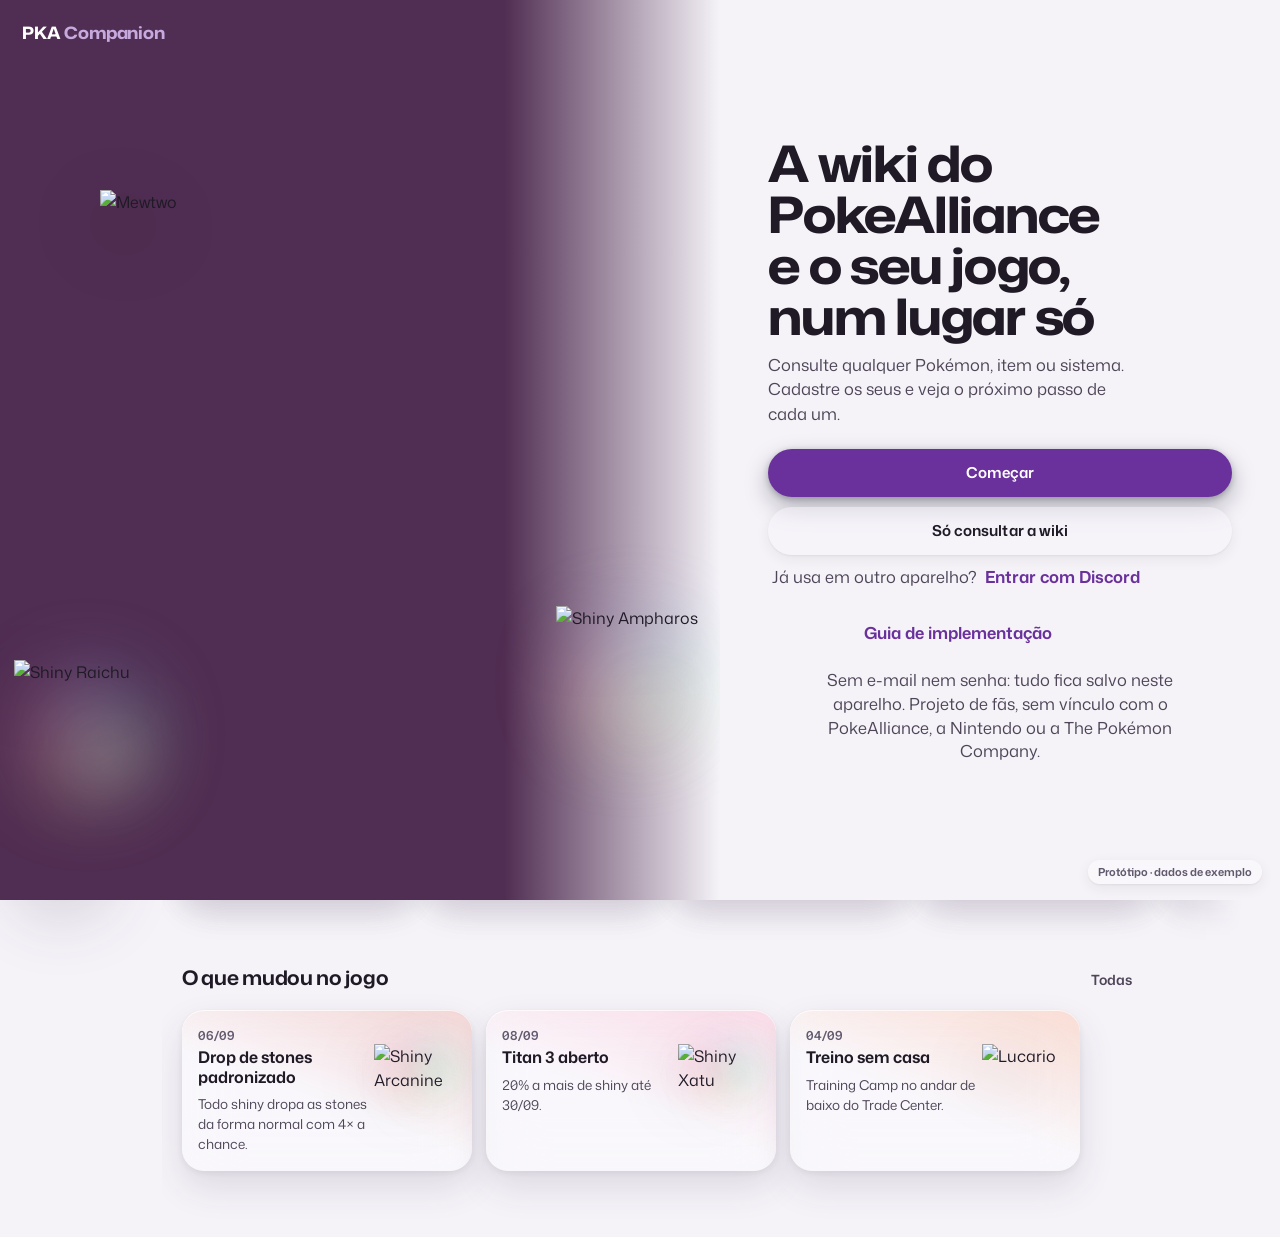
==== index.html @ 8fe0cd6f "Staggered reveal and Pokémon color focus" ====
<!doctype html>
<html lang="pt-BR">
<head>
<meta charset="utf-8">
<meta name="viewport" content="width=device-width, initial-scale=1, viewport-fit=cover">
<title>PKA Companion</title>
<meta name="description" content="Protótipo navegável do PKA Companion: wiki e companion do PokeAlliance.">
<meta name="theme-color" content="#17131c">
<script>
  (function () {
    let salvo = new URLSearchParams(location.search).get('tema'); if (!salvo) { try { salvo = localStorage.getItem('pka-tema'); } catch (e) {} }
    const mq = matchMedia('(prefers-color-scheme: light)');
    const aplica = () => { document.documentElement.dataset.tema = salvo || (mq.matches ? 'claro' : 'escuro'); };
    aplica(); mq.addEventListener('change', aplica);
    window.__temaSalvo = () => salvo; window.__setTema = v => { salvo = v; aplica(); };
  })();
</script>
<link rel="stylesheet" href="estilo.css?v=1790014268">
<style>
  [hidden] { display: none !important; }
  /* ---------- casca do app ---------- */
  .app { min-height: 100dvh; }
  .tela { padding-bottom: calc(var(--dock-h) + 28px + env(safe-area-inset-bottom)); }
  .conteudo { width: 100%; max-width: 1080px; margin: 0 auto; padding: 0 20px; }

  /* dock: 5 portas */
  .dock {
    position: fixed; z-index: 30; left: 12px; right: 12px; bottom: calc(10px + env(safe-area-inset-bottom));
    height: var(--dock-h); border-radius: 26px;
    display: grid; grid-template-columns: repeat(5, 1fr); align-items: center;
    background: var(--glass); backdrop-filter: blur(30px) saturate(1.8); -webkit-backdrop-filter: blur(30px) saturate(1.8);
    box-shadow: var(--shadow-3), inset 0 0 0 1px var(--glass-edge);
  }
  .porta {
    height: 100%; display: flex; flex-direction: column; align-items: center; justify-content: center; gap: 4px;
    font-size: 11px; font-weight: 600; color: var(--text-3); position: relative; border-radius: 20px;
    transition: color .25s;
  }
  .porta .icone { transition: transform .4s var(--ease); }
  .porta[aria-current="page"] { color: var(--text); }
  .porta[aria-current="page"] .icone { color: var(--accent); transform: translateY(-1px) scale(1.08); }
  .porta[aria-current="page"]::after {
    content: ""; position: absolute; bottom: 8px; width: 4px; height: 4px; border-radius: 50%; background: var(--accent);
  }

  @media (min-width: 900px) {
    .dock {
      left: 18px; top: 18px; bottom: 18px; right: auto; width: 88px; height: auto;
      grid-template-columns: 1fr; grid-template-rows: repeat(5, 76px); align-content: center; border-radius: 30px;
    }
    .porta[aria-current="page"]::after { bottom: auto; left: 6px; top: 50%; transform: translateY(-50%); width: 4px; height: 18px; border-radius: 4px; }
    .tela { padding-left: 124px; padding-bottom: 40px; }
    .palco { margin-right: 18px; border-radius: 0 0 36px 36px; }
    .tela .palco .arte { right: 3%; top: auto; bottom: -84px; width: min(42vw, 560px); z-index: 1; }
    .tela .palco .arte img { filter: drop-shadow(0 30px 40px rgba(0,0,0,.5)); }
    .tela .palco + .conteudo .fileira:first-child { margin-top: 64px; }
  }

  /* cabeçalho de tela */
  .topo { display: flex; align-items: flex-end; justify-content: space-between; gap: 16px; padding: 28px 0 18px; }
  .topo h1 { font-size: clamp(30px, 7vw, 44px); margin: 0; }
  .pilula-char {
    display: inline-flex; align-items: center; gap: 10px; height: 40px; padding: 0 14px 0 6px; border-radius: 999px;
    background: var(--surface); box-shadow: var(--shadow-1); font-size: 13.5px; font-weight: 600; white-space: nowrap;
  }
  .pilula-char .av { width: 28px; height: 28px; border-radius: 50%; background: var(--surface-3); overflow: hidden; }
  .pilula-char .av img { width: 100%; height: 100%; object-fit: contain; transform: scale(1.3); }
  .pilula-char span { color: var(--text-3); font-weight: 520; }

  /* ---------- Início: palco com a arte ---------- */
  .palco { position: relative; isolation: isolate; min-height: min(66vh, 580px); display: flex; align-items: flex-end; border-radius: 0 0 34px 34px; box-shadow: var(--shadow-3); }
  .palco-clip { position: absolute; inset: 0; z-index: -2; overflow: hidden; border-radius: inherit; }
  .palco .fundo { position: absolute; inset: -12%; background-size: cover; background-position: center; filter: blur(60px) saturate(1.5); opacity: .9; transform: scale(1.1); }
  .palco::before { content: ""; position: absolute; inset: 0; z-index: -3; border-radius: inherit; background: var(--palco-cor, #3a3a8a); }
  .palco::after { content: ""; position: absolute; inset: 0; z-index: -1; border-radius: inherit; background: linear-gradient(180deg, rgba(24,14,34,.2) 0%, rgba(24,14,34,0) 30%, rgba(24,14,34,.55) 68%, rgba(24,14,34,.82) 100%); }
  .palco .arte { position: absolute; right: -8%; top: 11%; width: min(70vw, 440px); aspect-ratio: 1; z-index: -1; }
  .palco .arte img { animation: flutua 9s var(--ease) infinite alternate; }
  @keyframes flutua { from { transform: translateY(0); } to { transform: translateY(-10px); } }
  .palco .texto { padding: 0 0 26px; max-width: 520px; color: #fff; }
  .palco .texto .rotulo { color: rgba(255,255,255,.78); }
  .palco h2 { font-size: clamp(34px, 9vw, 60px); margin: 8px 0 12px; }
  .palco p { margin: 0 0 20px; color: rgba(255,255,255,.86); font-size: 16.5px; max-width: 34ch; }
  .palco .acoes { display: flex; gap: 10px; flex-wrap: wrap; }
  .palco .topo-palco { position: absolute; top: 0; left: 0; right: 0; }
  .palco .topo-palco .conteudo { display: flex; justify-content: space-between; align-items: center; padding-top: 18px; }
  .marca { font-stretch: 112%; font-weight: 720; letter-spacing: -0.01em; font-size: 17px; color: #fff; }
  .marca b { color: var(--v-300); font-weight: 720; }

  /* ---------- fileiras de cartões (console) ---------- */
  .fileira { margin-top: 40px; }
  .palco + .conteudo .fileira:first-child { margin-top: 30px; }
  .fileira-cab { display: flex; align-items: baseline; justify-content: space-between; gap: 12px; margin-bottom: 8px; }
  .fileira-cab h3 { margin: 0; font-size: 20px; }
  .fileira-cab a { font-size: 14px; color: var(--text-2); font-weight: 600; }
  .trilho {
    display: flex; gap: 14px; overflow-x: auto; scroll-snap-type: x mandatory; scroll-padding-inline: 20px; padding: 18px 20px 56px; margin: -10px -20px -30px;
    scrollbar-width: none;
  }
  .trilho::-webkit-scrollbar { display: none; }
  .cartao {
    flex: none; scroll-snap-align: start; position: relative; overflow: hidden; isolation: isolate;
    width: 232px; height: 176px; border-radius: var(--r-lg); padding: 16px;
    background: var(--surface); box-shadow: var(--shadow-2);
    display: flex; flex-direction: column; justify-content: flex-end; text-align: left;
    transition: transform .45s var(--ease), box-shadow .45s var(--ease);
  }
  .cartao:focus-visible { box-shadow: var(--shadow-2), var(--focus-glow); border-radius: var(--r-lg); }
  .cartao .c-titulo { font-weight: 650; font-size: 16px; line-height: 1.2; }
  .cartao .c-sub { font-size: 13.5px; color: var(--text-2); margin-top: 3px; }
  .cartao .c-arte { position: absolute; right: 8px; top: 8px; width: 92px; height: 92px; z-index: -1; }
  .cartao .c-arte img { width: 100%; height: 100%; object-fit: contain; }
  .cartao.tinto { background: linear-gradient(160deg, color-mix(in oklab, var(--c) 34%, var(--surface)) 0%, var(--surface) 70%); }
  /* cartão saltado: o fundo começa mais abaixo e o Pokémon sai por cima da borda */
  .trilho:has(.saltado) { padding-top: 44px; margin-top: -34px; }
  .fileira-cab { position: relative; z-index: 2; }
  .trilho:has(.saltado) .cartao:not(.saltado) { margin-top: 18px; }
  .cartao.saltado { overflow: visible; background: none; box-shadow: none; height: 194px; }
  .cartao.saltado::before {
    content: ""; position: absolute; inset: 18px 0 0 0; z-index: -2; border-radius: var(--r-lg);
    background: linear-gradient(160deg, color-mix(in oklab, var(--c) 34%, var(--surface)) 0%, var(--surface) 70%);
    box-shadow: var(--shadow-2); transition: box-shadow .45s var(--ease);
  }
  .cartao.saltado:focus-visible { box-shadow: none; }
  .cartao.saltado:focus-visible::before { box-shadow: var(--shadow-2), var(--focus-glow); }
  .cartao.saltado .c-arte { right: 2px; top: 0; width: 116px; height: 116px; }
  .cartao.saltado .c-arte img { filter: drop-shadow(0 14px 18px rgba(0,0,0,.45)); }
  .barra { height: 6px; border-radius: 6px; background: var(--surface-3); margin-top: 12px; overflow: hidden; }
  .barra > i { display: block; height: 100%; width: var(--v); border-radius: 6px; background: var(--accent); }
  .cartao.largo { width: 290px; height: auto; justify-content: flex-start; gap: 4px; }
  .cartao .data { font-size: 12.5px; font-weight: 600; color: var(--text-3); }

  /* ---------- Wiki ---------- */
  .campo-busca {
    display: flex; align-items: center; gap: 12px; height: 56px; padding: 0 18px; border-radius: 18px;
    background: var(--surface); box-shadow: var(--shadow-1); color: var(--text-3); font-size: 16px; width: 100%;
  }
  .campo-busca input { flex: 1; min-width: 0; border: 0; outline: 0; background: none; font: inherit; color: var(--text); font-size: 16px; }
  .campo-busca input:focus-visible { box-shadow: none; }
  .campo-busca input::placeholder { color: var(--text-3); }
  .campo-busca:focus-within { box-shadow: var(--shadow-2), var(--focus-glow); }
  .poke-tile {
    flex: none; width: 150px; scroll-snap-align: start; text-align: left; border-radius: var(--r-lg);
    transition: transform .45s var(--ease);
  }
  .poke-tile .quadro {
    height: 150px; border-radius: var(--r-lg); position: relative; overflow: hidden; isolation: isolate;
    background: radial-gradient(120% 90% at 50% 90%, color-mix(in oklab, var(--c) 42%, var(--surface)) 0%, var(--surface) 70%);
    box-shadow: var(--shadow-2); transition: box-shadow .45s var(--ease);
  }
  .poke-tile .quadro .arte { position: absolute; inset: 10px; }
  .poke-tile .nome { margin-top: 12px; font-weight: 640; font-size: 15px; line-height: 1.25; }
  .poke-tile .meta { font-size: 12.5px; color: var(--text-3); margin-top: 3px; line-height: 1.35; }
  .poke-tile:focus-visible { box-shadow: none; }
  .poke-tile:focus-visible .quadro { box-shadow: var(--shadow-2), var(--focus-glow); }
  .secao-tile {
    flex: none; width: 190px; min-height: 124px; scroll-snap-align: start; border-radius: var(--r-lg); padding: 18px;
    display: flex; flex-direction: column; justify-content: space-between; gap: 10px; text-align: left;
    background: var(--surface); box-shadow: var(--shadow-2); transition: transform .45s var(--ease), box-shadow .45s var(--ease);
  }
  .secao-tile:focus-visible { box-shadow: var(--shadow-2), var(--focus-glow); }
  @media (hover: hover) {
    .cartao:hover, .secao-tile:hover { transform: translateY(-3px); box-shadow: var(--shadow-2), 0 1px 0 transparent; filter: brightness(1.03); }
    .cartao.saltado:hover { box-shadow: none; }
    .cartao.saltado:hover::before { box-shadow: var(--shadow-2); }
    .poke-tile:hover { transform: translateY(-3px); }
    .poke-tile:hover .quadro { box-shadow: var(--shadow-2); filter: brightness(1.04); }
  }
  .cartao:active, .secao-tile:active, .poke-tile:active { transform: scale(.97); transition-duration: .12s; }
  .secao-tile .t { font-weight: 650; font-size: 16px; }
  .secao-tile .d { font-size: 13px; color: var(--text-3); line-height: 1.35; }

  /* ---------- Buscar ---------- */
  .grupo-res { margin-top: 26px; }
  .grupo-res h3 { font-size: 13px; color: var(--text-3); font-weight: 600; margin: 0 0 8px 4px; letter-spacing: .02em; }
  .lista { border-radius: var(--r-lg); background: var(--surface); box-shadow: var(--shadow-1); overflow: hidden; }
  .linha {
    display: flex; align-items: center; gap: 14px; padding: 12px 16px; min-height: 64px; width: 100%; text-align: left;
    transition: background .2s;
  }
  .linha + .linha { box-shadow: inset 0 1px 0 var(--surface-2); }
  .linha:hover { background: var(--surface-2); }
  .linha .mini { width: 44px; height: 44px; border-radius: 12px; flex: none; position: relative;
    background: radial-gradient(100% 100% at 50% 90%, color-mix(in oklab, var(--c, var(--m-500)) 38%, var(--surface-2)) 0%, var(--surface-2) 80%); }
  .linha .mini img { position: absolute; inset: 3px; width: calc(100% - 6px); height: calc(100% - 6px); object-fit: contain; }
  .linha .l-t { font-weight: 620; }
  .linha .l-s { font-size: 13px; color: var(--text-3); }
  .linha .dir { white-space: nowrap; margin-left: auto; color: var(--text-3); display: flex; align-items: center; gap: 8px; font-size: 13px; }
  .recentes { display: flex; gap: 8px; flex-wrap: wrap; margin-top: 16px; }
  .recentes .chip { height: 34px; padding: 0 14px; font-size: 14px; background: var(--surface); box-shadow: var(--shadow-1); color: var(--text); }
  .vazio { padding: 40px 16px; text-align: center; color: var(--text-3); }

  /* ---------- Meus Pokémon ---------- */
  .segmento { display: inline-grid; grid-auto-flow: column; gap: 4px; padding: 4px; border-radius: 999px; background: var(--surface); box-shadow: var(--shadow-1); }
  .segmento button { height: 40px; padding: 0 18px; border-radius: 999px; font-weight: 620; font-size: 14.5px; color: var(--text-2); transition: background .3s var(--ease), color .2s; }
  .segmento button[aria-selected="true"] { background: var(--accent-strong); color: #fff; box-shadow: 0 2px 6px rgba(10,10,30,.2), 0 6px 16px rgba(10,10,30,.2); }
  .grade { display: grid; grid-template-columns: repeat(auto-fill, minmax(150px, 1fr)); gap: 18px 14px; margin-top: 22px; }
  .grade .poke-tile { width: auto; }
  .grade .poke-tile .quadro { height: auto; aspect-ratio: 1; }
  .invest { display: flex; gap: 6px; margin-top: 6px; flex-wrap: wrap; }
  .invest .chip { height: 22px; font-size: 11.5px; padding: 0 8px; }
  .resumo-col { display: flex; gap: 10px; flex-wrap: wrap; margin-top: 16px; color: var(--text-2); font-size: 14px; }
  .resumo-col b { color: var(--text); }

  .time { margin-top: 22px; border-radius: var(--r-xl); background: var(--surface); box-shadow: var(--shadow-2); padding: 20px; }
  .time-cab { display: flex; justify-content: space-between; align-items: flex-start; gap: 12px; }
  .time-cab h3 { margin: 0; font-size: 22px; }
  .time-cab p { margin: 4px 0 0; color: var(--text-3); font-size: 14px; }
  .slots { display: grid; grid-template-columns: repeat(6, 1fr); gap: 10px; margin-top: 18px; }
  @media (max-width: 560px) { .slots { grid-template-columns: repeat(3, 1fr); } }
  .slot { aspect-ratio: 1; border-radius: 18px; position: relative;
    background: radial-gradient(110% 90% at 50% 95%, color-mix(in oklab, var(--c, var(--n-500)) 40%, var(--surface-2)) 0%, var(--surface-2) 75%); }
  .slot .arte { position: absolute; inset: 8%; }
  .slot.falta { background: var(--bg-2); box-shadow: inset 0 2px 8px rgba(0,0,0,.18); display: flex; flex-direction: column; align-items: center; justify-content: center; gap: 4px; color: var(--text-3); font-size: 12px; font-weight: 600; text-align: center; padding: 6px; }
  .analise { margin-top: 18px; display: grid; gap: 10px; }
  .analise .a { display: flex; gap: 12px; align-items: flex-start; font-size: 15px; }
  .analise .a .icone { color: var(--data); margin-top: 1px; }
  .analise .a.alerta .icone { color: var(--warn); }
  .analise .a b { font-weight: 640; }

  .acao { display: flex; gap: 14px; align-items: center; padding: 14px 16px; min-height: 72px; }
  .acao + .acao { box-shadow: inset 0 1px 0 var(--surface-2); }
  .estado { flex: none; width: 26px; height: 26px; border-radius: 50%; display: grid; place-items: center; background: var(--surface-2); color: var(--text-3); }
  .estado.feito { background: color-mix(in oklab, var(--ok) 22%, var(--surface)); color: var(--ok); }
  .estado.andando { background: color-mix(in oklab, var(--accent) 22%, var(--surface)); color: var(--accent); }
  .acao .l-s { font-size: 13px; color: var(--text-3); }
  .acao .dir { margin-left: auto; text-align: right; font-size: 13px; color: var(--text-2); white-space: nowrap; }

  /* ---------- Eu ---------- */
  .cartao-eu { border-radius: var(--r-xl); padding: 22px; background: var(--surface); box-shadow: var(--shadow-2); display: flex; gap: 18px; align-items: center; }
  .cartao-eu .av { width: 76px; height: 76px; border-radius: 24px; flex: none; background: radial-gradient(100% 100% at 50% 90%, color-mix(in oklab, var(--el-electric) 45%, var(--surface-2)), var(--surface-2) 75%); position: relative; }
  .cartao-eu .av .arte { position: absolute; inset: 6px; }
  .cartao-eu h2 { margin: 0; font-size: 26px; }
  .cartao-eu p { margin: 4px 0 0; color: var(--text-3); }
  .bloco { margin-top: 22px; }
  .bloco h3 { font-size: 13px; color: var(--text-3); font-weight: 600; margin: 0 0 8px 4px; letter-spacing: .02em; }
  .aviso { font-size: 13px; color: var(--text-3); margin: 10px 4px 0; line-height: 1.45; }

  /* ---------- Ficha: camada sobreposta ---------- */
  .camada {
    position: fixed; inset: 0; z-index: 50; display: flex; align-items: flex-end; justify-content: center;
    background: rgba(14, 8, 20, .38); backdrop-filter: blur(16px) saturate(1.2); -webkit-backdrop-filter: blur(16px) saturate(1.2);
    opacity: 0; transition: opacity .45s var(--ease);
  }
  [data-tema="claro"] .camada { background: rgba(36, 30, 41, .22); }
  .camada.aberta { opacity: 1; }
  .folha {
    width: 100%; max-width: 620px; max-height: 94dvh; overflow-y: auto; overscroll-behavior: contain;
    border-radius: var(--r-xl) var(--r-xl) 0 0; background: var(--bg); box-shadow: var(--shadow-3);
    transform: translateY(100%); transition: transform .6s var(--ease);
    padding-bottom: calc(96px + env(safe-area-inset-bottom));
  }
  .camada.aberta .folha { transform: none; }
  @media (min-width: 900px) {
    .camada { align-items: stretch; justify-content: flex-end; padding: 18px; }
    .folha { max-height: none; height: 100%; border-radius: var(--r-xl); transform: translateX(110%); max-width: 560px; }
  }
  .folha-palco { position: relative; overflow: hidden; isolation: isolate; height: 340px; }
  .folha-palco .fundo { position: absolute; inset: -20%; z-index: -2; background-size: 70%; background-repeat: no-repeat; background-position: center 60%; filter: blur(50px) saturate(1.7); opacity: .95; }
  .folha-palco::before { content: ""; position: absolute; inset: 0; z-index: -3; background: color-mix(in oklab, var(--c) 38%, #2a1b3d); }
  [data-tema="claro"] .folha-palco::before { background: color-mix(in oklab, var(--c) 30%, #ede7f3); }
  .folha-palco::after { content: ""; position: absolute; inset: 0; z-index: -1; background: linear-gradient(180deg, transparent 55%, var(--bg)); }
  .folha-palco .arte { position: absolute; left: 50%; top: 34px; width: 280px; height: 280px; transform: translateX(-50%); }
  .puxador { position: absolute; top: 8px; left: 50%; width: 42px; height: 5px; border-radius: 5px; transform: translateX(-50%); background: rgba(255,255,255,.55); }
  .folha-topo { position: absolute; top: 18px; left: 16px; right: 16px; display: flex; justify-content: space-between; z-index: 2; }
  .redondo { width: 44px; height: 44px; border-radius: 50%; display: grid; place-items: center; background: rgba(24,18,31,.35); color: #fff; backdrop-filter: blur(14px); -webkit-backdrop-filter: blur(14px); }
  .redondo:hover { background: rgba(24,18,31,.55); }
  .etiqueta { padding: 0 22px; margin-top: -6px; }
  .etiqueta .num { font-size: 14px; color: var(--text-3); font-weight: 600; }
  .etiqueta h2 { font-size: clamp(36px, 9vw, 48px); margin: 2px 0 12px; }
  .etiqueta .chips { display: flex; gap: 8px; flex-wrap: wrap; align-items: center; }
  .alterna { display: inline-grid; grid-auto-flow: column; padding: 3px; border-radius: 999px; background: var(--surface); box-shadow: var(--shadow-1); margin-top: 16px; }
  .alterna button { height: 34px; padding: 0 14px; border-radius: 999px; font-size: 13.5px; font-weight: 620; color: var(--text-2); }
  .alterna button[aria-pressed="true"] { background: var(--surface-3); color: var(--text); }
  .leitura-l .icone { color: var(--data); }
  .leituras { display: grid; grid-template-columns: repeat(3, 1fr); gap: 10px; padding: 0 22px; margin-top: 20px; }
  .leitura { border-radius: var(--r-md); background: var(--surface); box-shadow: var(--shadow-1); padding: 14px 12px; min-height: 112px; display: flex; flex-direction: column; gap: 6px; }
  .leitura .icone { color: var(--data); }
  .leitura .v { font-weight: 660; font-size: 15px; line-height: 1.25; }
  .leitura .k { font-size: 12px; color: var(--text-3); line-height: 1.3; }
  .sec { padding: 0 22px; margin-top: 26px; }
  .sec h3 { font-size: 18px; margin: 0 0 10px; }
  .fato { border-radius: var(--r-md); background: var(--surface); box-shadow: var(--shadow-1); padding: 14px 16px; }
  .fato + .fato { margin-top: 10px; }
  .fato p { margin: 0; }
  .fato .pe { display: flex; justify-content: space-between; align-items: center; margin-top: 10px; gap: 10px; }
  .reportar { font-size: 12.5px; color: var(--text-3); display: inline-flex; gap: 5px; align-items: center; min-height: 32px; }
  .reportar:hover { color: var(--text); }
  .drops { display: flex; gap: 8px; flex-wrap: wrap; }
  .drops .chip { height: 34px; padding: 0 14px; font-size: 14px; background: var(--surface); box-shadow: var(--shadow-1); color: var(--text); }
  .barra-acao {
    position: fixed; z-index: 60; left: 50%; bottom: calc(14px + env(safe-area-inset-bottom)); transform: translate(-50%, 140%);
    width: min(calc(100% - 28px), 592px); display: flex; gap: 10px; padding: 10px; border-radius: 28px;
    background: var(--glass); backdrop-filter: blur(30px) saturate(1.8); -webkit-backdrop-filter: blur(30px) saturate(1.8);
    box-shadow: var(--shadow-3), inset 0 0 0 1px var(--glass-edge); transition: transform .6s var(--ease) .08s;
  }
  .camada.aberta .barra-acao { transform: translate(-50%, 0); }
  @media (min-width: 900px) { .barra-acao { left: auto; right: 34px; transform: translateX(120%); width: 528px; } .camada.aberta .barra-acao { transform: none; } }
  .barra-acao .btn { flex: 1; white-space: nowrap; }
  .barra-acao .btn-suave { flex: 0 0 auto; padding: 0 20px; }
  .toast {
    position: fixed; z-index: 80; left: 50%; top: 18px; transform: translate(-50%, -140%);
    padding: 12px 18px; border-radius: 999px; background: var(--surface); box-shadow: var(--shadow-3); font-weight: 600; font-size: 14.5px;
    display: flex; gap: 8px; align-items: center; transition: transform .5s var(--ease);
  }
  .toast { visibility: hidden; width: max-content; max-width: calc(100vw - 32px); }
  .toast.on { transform: translate(-50%, 0); visibility: visible; }
  .toast .icone { color: var(--ok); }
  .tag-proto { background: var(--glass); -webkit-backdrop-filter: blur(16px); backdrop-filter: blur(16px); }
  .toast { background: var(--glass); -webkit-backdrop-filter: blur(20px) saturate(1.6); backdrop-filter: blur(20px) saturate(1.6); }
  .tag-proto { position: fixed; z-index: 90; bottom: 16px; right: 18px; font-size: 11px; font-weight: 650; color: var(--text-3); background: var(--surface); padding: 4px 10px; border-radius: 999px; box-shadow: var(--shadow-1); }
  @media (max-width: 899px) { .tag-proto { display: none; } }
  .camada:not([hidden]) ~ .tag-proto { display: none; }

  /* ---------- Cadastro rápido ---------- */
  .cad-cab { padding: 22px 22px 6px; display: flex; gap: 14px; align-items: flex-start; }
  .cad-cab h2 { margin: 0; font-size: clamp(28px, 7vw, 36px); }
  .cad-cab p { margin: 6px 0 0; color: var(--text-3); font-size: 14.5px; max-width: 40ch; }
  .cad-cab .redondo { background: var(--surface); color: var(--text); box-shadow: var(--shadow-1); flex: none; }
  .cad-busca { padding: 14px 22px 0; position: sticky; top: 0; z-index: 3; background: var(--bg); padding-bottom: 12px; }
  .escolha .marca-sel { width: 28px; height: 28px; border-radius: 50%; flex: none; margin-left: auto; display: grid; place-items: center; background: var(--surface-2); color: transparent; transition: background .25s var(--ease), color .2s, transform .35s var(--ease); }
  .escolha[aria-pressed="true"] { background: color-mix(in oklab, var(--accent-strong) 12%, var(--surface)); }
  .escolha[aria-pressed="true"] .marca-sel { background: var(--accent-strong); color: #fff; transform: scale(1.06); }
  .escolha .tem { font-size: 12px; color: var(--text-3); margin-right: 10px; white-space: nowrap; }
  .fila { display: flex; align-items: center; gap: 10px; }
  .fila .pontos { display: flex; gap: 5px; }
  .fila .pontos i { width: 7px; height: 7px; border-radius: 50%; background: rgba(255,255,255,.35); display: block; }
  .fila .pontos i.on { background: #fff; width: 18px; border-radius: 7px; }
  .fila .quantos { color: #fff; font-size: 13px; font-weight: 620; background: rgba(24,18,31,.35); backdrop-filter: blur(14px); -webkit-backdrop-filter: blur(14px); height: 44px; padding: 0 14px; border-radius: 999px; display: inline-flex; align-items: center; gap: 10px; }
  .campo-grupo { margin: 18px 22px 0; border-radius: var(--r-lg); background: var(--surface); box-shadow: var(--shadow-1); padding: 16px; }
  .campo-grupo + .campo-grupo { margin-top: 12px; }
  .campo-grupo > .rot-c { display: flex; justify-content: space-between; align-items: baseline; gap: 10px; margin-bottom: 12px; }
  .campo-grupo > .rot-c b { font-weight: 640; }
  .campo-grupo > .rot-c span { font-size: 13px; color: var(--text-3); }
  .nota { font-size: 13px; color: var(--text-3); margin-top: 10px; display: flex; gap: 8px; align-items: flex-start; }
  .nota .icone { width: 16px; height: 16px; color: var(--warn); margin-top: 2px; }
  .seg { display: grid; grid-auto-flow: column; grid-auto-columns: 1fr; gap: 4px; padding: 4px; border-radius: 14px; background: var(--surface-2); }
  .seg button { height: 40px; border-radius: 11px; font-weight: 620; font-size: 14px; color: var(--text-2); transition: background .25s var(--ease), color .2s; }
  .seg button[aria-pressed="true"] { background: var(--surface); color: var(--text); box-shadow: var(--shadow-1); }
  .seg.forte button[aria-pressed="true"] { background: var(--accent-strong); color: #fff; }
  .seg button:disabled { opacity: .4; cursor: not-allowed; }
  .boost { display: flex; align-items: center; gap: 12px; }
  .boost .valor { font-stretch: 118%; font-weight: 720; font-size: 40px; letter-spacing: -0.02em; min-width: 3ch; text-align: center; }
  .boost .passo { width: 48px; height: 48px; border-radius: 50%; background: var(--surface-2); display: grid; place-items: center; font-size: 22px; font-weight: 500; flex: none; }
  .boost .passo:active { transform: scale(.94); }
  .boost input[type=range] { flex: 1; min-width: 0; }
  input[type=range] { -webkit-appearance: none; appearance: none; height: 28px; background: none; }
  input[type=range]::-webkit-slider-runnable-track { height: 6px; border-radius: 6px; background: linear-gradient(90deg, var(--accent-strong) var(--p, 0%), var(--surface-3) var(--p, 0%)); }
  input[type=range]::-webkit-slider-thumb { -webkit-appearance: none; width: 24px; height: 24px; border-radius: 50%; margin-top: -9px; background: #fff; box-shadow: 0 2px 8px rgba(0,0,0,.35); }
  input[type=range]::-moz-range-track { height: 6px; border-radius: 6px; background: var(--surface-3); }
  input[type=range]::-moz-range-progress { height: 6px; border-radius: 6px; background: var(--accent-strong); }
  input[type=range]::-moz-range-thumb { width: 24px; height: 24px; border: 0; border-radius: 50%; background: #fff; box-shadow: 0 2px 8px rgba(0,0,0,.35); }
  .estrelas { display: flex; gap: 8px; }
  .estrelas button { width: 48px; height: 48px; border-radius: 14px; background: var(--surface-2); display: grid; place-items: center; color: var(--text-3); transition: background .25s var(--ease), color .2s, transform .35s var(--ease); }
  .estrelas button .icone { width: 24px; height: 24px; }
  .estrelas button[aria-pressed="true"] { background: color-mix(in oklab, #f2c230 20%, var(--surface)); color: #f2c230; }
  .estrelas button[aria-pressed="true"] .icone { fill: currentColor; }
  .estrelas button:disabled { opacity: .35; cursor: not-allowed; }
  .opcoes { display: flex; flex-wrap: wrap; gap: 8px; }
  .opcoes button { height: 38px; padding: 0 14px; border-radius: 999px; background: var(--surface-2); font-size: 14px; font-weight: 600; color: var(--text-2); transition: background .25s var(--ease), color .2s; }
  .opcoes button[aria-pressed="true"] { background: var(--accent-strong); color: #fff; }
  .interruptor { display: flex; align-items: center; justify-content: space-between; gap: 14px; width: 100%; text-align: left; min-height: 44px; }
  .interruptor .trilho-i { width: 52px; height: 32px; border-radius: 999px; background: var(--surface-3); position: relative; flex: none; transition: background .3s var(--ease); }
  .interruptor .trilho-i::after { content: ""; position: absolute; top: 3px; left: 3px; width: 26px; height: 26px; border-radius: 50%; background: #fff; box-shadow: 0 2px 6px rgba(0,0,0,.3); transition: transform .35s var(--ease); }
  .interruptor[aria-checked="true"] .trilho-i { background: var(--accent-strong); }
  .interruptor[aria-checked="true"] .trilho-i::after { transform: translateX(20px); }
  .interruptor:disabled { opacity: .45; cursor: not-allowed; }
  .interruptor .sub { display: block; font-size: 13px; color: var(--text-3); }
  .campo-texto { width: 100%; height: 48px; border: 0; border-radius: 12px; background: var(--surface-2); color: var(--text); font: inherit; font-size: 16px; padding: 0 14px; outline: 0; }
  .campo-texto:focus { box-shadow: var(--focus-glow); }
  details.mais-campos summary { list-style: none; cursor: pointer; display: flex; justify-content: space-between; align-items: center; min-height: 32px; font-weight: 640; }
  details.mais-campos summary::-webkit-details-marker { display: none; }
  details.mais-campos summary .icone { transition: transform .35s var(--ease); color: var(--text-3); }
  details.mais-campos[open] summary .icone { transform: rotate(90deg); }
  .treino { display: grid; grid-template-columns: 1fr 1fr; gap: 10px 14px; margin-top: 14px; }
  .treino label { display: flex; flex-direction: column; gap: 6px; font-size: 13px; color: var(--text-2); font-weight: 560; }
  .treino .campo-texto { height: 44px; }
  .sep { height: 1px; background: var(--surface-2); margin: 14px 0; }

  /* ---------- Plano de um Pokémon ---------- */
  .plano-palco { height: 290px; }
  .plano-palco .arte.de { left: 6%; top: 96px; width: 150px; height: 150px; transform: none; opacity: .92; }
  .plano-palco .arte.para { left: auto; right: 4%; top: 40px; width: 230px; height: 230px; transform: none; }
  .plano-palco .arte.so { left: 50%; top: 30px; width: 250px; height: 250px; transform: translateX(-50%); }
  .plano-palco .rumo { position: absolute; left: 40%; top: 150px; z-index: 2; width: 44px; height: 44px; border-radius: 50%; display: grid; place-items: center;
    color: #fff; background: rgba(24,18,31,.35); backdrop-filter: blur(14px); -webkit-backdrop-filter: blur(14px); }
  .plano-meta { margin: 0; color: var(--text-2); font-size: 15px; max-width: 42ch; }
  .progresso-pl { padding: 0 22px; margin-top: 18px; }
  .progresso-pl .txt { display: flex; justify-content: space-between; font-size: 14px; color: var(--text-2); }
  .progresso-pl .txt b { color: var(--text); font-weight: 640; }
  .progresso-pl .barra { margin-top: 8px; }
  .passo-pl { border-radius: var(--r-lg); background: var(--surface); box-shadow: var(--shadow-1); transition: background .3s var(--ease), box-shadow .3s var(--ease); }
  .passo-pl + .passo-pl { margin-top: 10px; }
  .passo-pl.proximo { background: color-mix(in oklab, var(--accent-strong) 13%, var(--surface)); box-shadow: var(--shadow-2); }
  .passo-pl .cab { display: flex; gap: 14px; align-items: center; width: 100%; text-align: left; padding: 14px 16px; min-height: 72px; }
  .passo-pl .cab .l-t { display: block; font-weight: 640; }
  .passo-pl .cab .l-s { display: block; font-size: 13px; color: var(--text-3); }
  .passo-pl .cab .dir { margin-left: auto; display: flex; align-items: center; gap: 6px; font-size: 13px; color: var(--text-2); white-space: nowrap; }
  .passo-pl .cab .dir .icone { color: var(--text-3); transition: transform .35s var(--ease); }
  .passo-pl .cab[aria-expanded="true"] .dir .icone { transform: rotate(90deg); }
  .passo-pl.feito .cab .l-t { color: var(--text-2); }
  .passo-pl.bloqueado .cab { opacity: .6; }
  .passo-pl .rotulo-prox { font-size: 11.5px; font-weight: 680; letter-spacing: .02em; color: var(--accent); }
  .passo-pl .corpo { padding: 0 16px 16px; }
  .passo-pl .corpo .nota { margin: 0 0 12px; }
  .mats { border-radius: 14px; background: var(--surface-2); overflow: hidden; }
  [data-tema="claro"] .mats { background: var(--bg); }
  .mat { display: flex; align-items: center; gap: 12px; padding: 10px 12px; min-height: 58px; }
  .mat + .mat { box-shadow: inset 0 1px 0 var(--surface); }
  .mat .t { font-weight: 600; font-size: 14.5px; display: block; }
  .mat .o { font-size: 12.5px; color: var(--text-3); display: block; }
  .tenho { margin-left: auto; flex: none; height: 32px; padding: 0 12px; border-radius: 999px; font-size: 13px; font-weight: 620;
    display: inline-flex; align-items: center; gap: 5px; background: var(--surface-3); color: var(--text-2); transition: background .25s var(--ease), color .2s; }
  .tenho[aria-pressed="true"] { background: color-mix(in oklab, var(--ok) 20%, var(--surface)); color: var(--ok); }
  .tenho .icone { width: 15px; height: 15px; }
  .prog-pl { display: flex; align-items: center; gap: 12px; margin-bottom: 12px; }
  .prog-pl .valor { font-stretch: 118%; font-weight: 720; font-size: 28px; letter-spacing: -0.02em; min-width: 4ch; }
  .prog-pl .valor span { font-size: 15px; color: var(--text-3); font-weight: 600; letter-spacing: 0; }
  .prog-pl .passo { width: 40px; height: 40px; border-radius: 50%; background: var(--surface-2); display: grid; place-items: center; font-size: 20px; flex: none; }
  .prog-pl .barra { flex: 1; margin: 0; }
  .pe-pl { display: flex; justify-content: space-between; align-items: center; gap: 10px; margin-top: 12px; flex-wrap: wrap; }
  .pe-pl .btn { min-height: 40px; padding: 0 16px; font-size: 14px; }
  .custo .dir b { color: var(--text); font-weight: 640; }
  .custo .falta { color: var(--warn); }
  .add-passo button { display: inline-flex; align-items: center; gap: 6px; padding: 0 16px 0 12px; }
  .add-passo .icone { width: 16px; height: 16px; }

  /* ---------- Primeira entrada ---------- */
  .entrada { position: fixed; inset: 0; z-index: 70; background: var(--bg); overflow-y: auto; overscroll-behavior: contain; opacity: 0; transition: opacity .5s var(--ease); }
  .entrada.on { opacity: 1; }
  .ent-boas { min-height: 100dvh; display: flex; flex-direction: column; }
  .ent-palco { position: relative; flex: 1; min-height: 50dvh; overflow: hidden; isolation: isolate; }
  .ent-palco::before { content: ""; position: absolute; inset: 0; z-index: -3; background: color-mix(in oklab, var(--el-psychic) 22%, #2a1b3d); }
  .ent-palco .fundo { position: absolute; inset: -15%; z-index: -2; background-size: 60%; background-repeat: no-repeat; background-position: center 45%; filter: blur(60px) saturate(1.6); opacity: .9; }
  .ent-palco::after { content: ""; position: absolute; inset: 0; z-index: -1; background: linear-gradient(180deg, rgba(24,14,34,.25) 0%, transparent 30%, transparent 62%, var(--bg) 100%); }
  .ent-palco .marca { position: absolute; top: calc(20px + env(safe-area-inset-top)); left: 22px; }
  .ent-palco .heroi { position: absolute; left: 50%; top: 9%; width: min(80vw, 430px); aspect-ratio: 1; transform: translateX(-50%); }
  .ent-palco .heroi img { width: 100%; height: 100%; object-fit: contain; filter: drop-shadow(0 24px 40px rgba(0,0,0,.45)); animation: flutua 9s var(--ease) infinite alternate; }
  .ent-palco .lado { position: absolute; width: min(30vw, 150px); aspect-ratio: 1; }
  .ent-palco .lado.e { left: 2%; bottom: 10%; }
  .ent-palco .lado.d { right: 2%; bottom: 16%; }
  .ent-palco .lado .arte { width: 100%; height: 100%; }
  .ent-texto { padding: 0 22px calc(26px + env(safe-area-inset-bottom)); width: 100%; max-width: 560px; margin: 0 auto; }
  .ent-texto h1 { font-size: clamp(32px, 8.4vw, 50px); margin: 0 0 12px; }
  .ent-texto > p { margin: 0 0 22px; color: var(--text-2); font-size: 16.5px; max-width: 38ch; }
  .ent-acoes { display: grid; gap: 10px; }
  .ent-discord { margin-top: 16px; font-size: 14.5px; color: var(--text-3); text-align: center; }
  .ent-discord button { color: var(--accent); font-weight: 640; min-height: 44px; padding: 0 4px; }
  .ent-texto .aviso { text-align: center; margin: 6px auto 0; max-width: 40ch; }
  @media (min-width: 900px) {
    .ent-boas { flex-direction: row; }
    .ent-palco { min-height: 100dvh; flex: 1.15; }
    .ent-palco::after { background: linear-gradient(90deg, transparent 70%, var(--bg) 100%); }
    .ent-palco .heroi { top: 50%; transform: translate(-50%, -50%); width: min(44vw, 520px); }
    .ent-texto { flex: 1; align-self: center; padding: 48px; }
  }
  .ent-passo { width: 100%; max-width: 580px; margin: 0 auto; padding-bottom: calc(120px + env(safe-area-inset-bottom)); }
  .ent-barra { position: sticky; top: 0; z-index: 3; display: flex; align-items: center; justify-content: space-between; gap: 12px; padding: calc(14px + env(safe-area-inset-top)) 16px 10px; background: var(--bg); }
  .ent-barra .redondo { background: var(--surface); color: var(--text); box-shadow: var(--shadow-1); }
  .ent-barra .pontos { display: flex; gap: 6px; }
  .ent-barra .pontos i { width: 8px; height: 8px; border-radius: 8px; background: var(--surface-3); display: block; transition: width .4s var(--ease), background .3s; }
  .ent-barra .pontos i.on { width: 22px; background: var(--accent); }
  .ent-barra .pular { min-height: 44px; padding: 0 10px; font-weight: 620; color: var(--text-2); }
  .ent-cab { padding: 10px 22px 4px; }
  .ent-cab h2 { margin: 0; font-size: clamp(30px, 7.5vw, 40px); }
  .ent-cab p { margin: 8px 0 0; color: var(--text-3); font-size: 15px; max-width: 40ch; }
  .campo-texto.grande { height: 64px; font-size: 30px; font-stretch: 118%; font-weight: 700; letter-spacing: -0.02em; }
  .libera .linha { min-height: 56px; }
  .libera .estado { width: 24px; height: 24px; }
  .libera .l-t { font-weight: 600; }
  .entrada .barra-acao, .entrada .barra-acao:not(#x) { left: 50%; right: auto; transform: translateX(-50%); width: min(calc(100% - 28px), 552px); }
  .ent-pronto { min-height: 100dvh; display: flex; flex-direction: column; justify-content: flex-end; }
  .ent-pronto .ent-palco { flex: 1; min-height: 46dvh; }
  .ent-pronto .ent-palco::before { background: color-mix(in oklab, var(--el-electric) 26%, #2a1b3d); }
  .pilula-char.convite { gap: 6px; padding-right: 14px; }
  .pilula-char.convite .icone { width: 18px; height: 18px; color: var(--v-300); }

  /* ---------- Ficha de item ---------- */
  .item-palco { height: 270px; }
  .item-palco::before { background: radial-gradient(70% 80% at 50% 55%, color-mix(in oklab, var(--c) 55%, #2a1b3d) 0%, color-mix(in oklab, var(--c) 18%, #1d1426) 75%) !important; }
  [data-tema="claro"] .item-palco::before { background: radial-gradient(70% 80% at 50% 55%, color-mix(in oklab, var(--c) 45%, #ede7f3) 0%, color-mix(in oklab, var(--c) 14%, #ede7f3) 75%) !important; }
  .glifo { position: absolute; left: 50%; top: 46px; width: 170px; height: 170px; transform: translateX(-50%); filter: drop-shadow(0 20px 30px rgba(0,0,0,.4)); }
  .glifo svg { width: 100%; height: 100%; animation: flutua 9s var(--ease) infinite alternate; }
  .seu-plano { display: flex; gap: 14px; align-items: center; padding: 14px 16px; border-radius: var(--r-lg); background: color-mix(in oklab, var(--accent-strong) 14%, var(--surface)); box-shadow: var(--shadow-2); }
  .seu-plano + .seu-plano { margin-top: 10px; }
  .seu-plano .mini { width: 48px; height: 48px; border-radius: 14px; flex: none; position: relative; background: radial-gradient(100% 100% at 50% 90%, color-mix(in oklab, var(--c) 38%, var(--surface-2)) 0%, var(--surface-2) 80%); }
  .seu-plano .mini img { position: absolute; inset: 3px; width: calc(100% - 6px); height: calc(100% - 6px); object-fit: contain; }
  .seu-plano .l-t { display: block; font-weight: 640; }
  .seu-plano .l-s { display: block; font-size: 13px; color: var(--text-2); }
  .seu-plano .icone { margin-left: auto; color: var(--accent); }
  .uso .icone { color: var(--data); }
  .uso .linha { align-items: flex-start; }
  .uso .linha > .icone { margin-top: 2px; }
  .sec .trilho { margin: 0 -22px; padding-left: 22px; padding-right: 22px; scroll-padding-left: 22px; }
  .mais-nomes { margin: 12px 4px 0; font-size: 14px; color: var(--text-2); }
  .mais-nomes b { color: var(--text); font-weight: 620; }
  .mat a.t { text-decoration: underline; text-decoration-color: color-mix(in oklab, var(--text) 30%, transparent); text-underline-offset: 3px; }

  /* ---------- Página de sistema ---------- */
  .sis-palco { height: 290px; }
  .sis-palco::before { background: radial-gradient(90% 90% at 70% 20%, #6a319c 0%, #2e2140 55%, #1d1426 100%) !important; }
  [data-tema="claro"] .sis-palco::before { background: radial-gradient(90% 90% at 70% 20%, #c6aade 0%, #e6dcef 60%, #f1ecf6 100%) !important; }
  .sis-palco .teto { position: absolute; left: 22px; right: 22px; bottom: 34px; }
  .sis-palco .teto .n { font-stretch: 125%; font-weight: 800; font-size: 104px; line-height: .9; letter-spacing: -0.04em; color: #fff; }
  [data-tema="claro"] .sis-palco .teto .n { color: #3a224e; }
  .sis-palco .teto .k { font-size: 14px; font-weight: 600; color: rgba(255,255,255,.75); margin-top: 6px; }
  [data-tema="claro"] .sis-palco .teto .k { color: #4f2b6e; }
  .escala { display: grid; grid-template-columns: repeat(10, 1fr); gap: 3px; margin-top: 14px; }
  .escala i { height: 8px; border-radius: 3px; background: color-mix(in oklab, #fff calc(18% + var(--k) * 8%), transparent); }
  [data-tema="claro"] .escala i { background: color-mix(in oklab, #6a319c calc(14% + var(--k) * 8%), transparent); }
  .resumo3 { display: grid; gap: 10px; margin: 16px 0 0; padding: 0; list-style: none; }
  .resumo3 li { display: flex; gap: 12px; align-items: flex-start; font-size: 15.5px; }
  .resumo3 .icone { color: var(--data); margin-top: 1px; }
  .calc { border-radius: var(--r-lg); background: var(--surface); box-shadow: var(--shadow-2); overflow: hidden; }
  .calc-topo { padding: 16px; display: grid; gap: 14px; }
  .calc-pokes { display: flex; gap: 8px; overflow-x: auto; scrollbar-width: none; margin: 0 -16px; padding: 2px 16px 4px; }
  .calc-pokes::-webkit-scrollbar { display: none; }
  .calc-pokes button { flex: none; display: flex; align-items: center; gap: 8px; height: 44px; padding: 0 14px 0 4px; border-radius: 999px; background: var(--surface-2); font-size: 14px; font-weight: 600; color: var(--text-2); }
  .calc-pokes button img { width: 36px; height: 36px; object-fit: contain; }
  .calc-pokes button[aria-pressed="true"] { background: var(--accent-strong); color: #fff; }
  .calc-faixa { display: grid; grid-template-columns: 1fr 1fr; gap: 10px; }
  .calc-faixa .caixa { border-radius: 14px; background: var(--surface-2); padding: 10px 12px; }
  .calc-faixa .caixa span { font-size: 12.5px; color: var(--text-3); font-weight: 600; display: block; }
  .calc-faixa .linha-v { display: flex; align-items: center; justify-content: space-between; gap: 6px; margin-top: 2px; }
  .calc-faixa b { font-stretch: 118%; font-weight: 720; font-size: 26px; letter-spacing: -0.02em; }
  .calc-faixa .passo { width: 36px; height: 36px; border-radius: 50%; background: var(--surface); display: grid; place-items: center; font-size: 18px; box-shadow: var(--shadow-1); }
  .calc-total { display: flex; align-items: baseline; justify-content: space-between; gap: 12px; padding: 14px 16px; background: color-mix(in oklab, var(--accent-strong) 13%, var(--surface)); }
  .calc-total .n { font-stretch: 118%; font-weight: 740; font-size: 30px; letter-spacing: -0.02em; }
  .calc-total .n small { font-size: 14px; font-weight: 600; color: var(--text-2); letter-spacing: 0; margin-left: 4px; }
  .calc-total .pior { font-size: 13px; color: var(--text-2); text-align: right; }
  .faixas { width: 100%; border-collapse: collapse; font-size: 14px; }
  .faixas th { text-align: left; font-size: 12px; font-weight: 600; color: var(--text-3); padding: 10px 16px 6px; }
  .faixas td { padding: 9px 16px; box-shadow: inset 0 1px 0 var(--surface-2); }
  .faixas td.num, .faixas th.num { text-align: right; }
  .faixas tr.fora td { color: var(--text-3); }
  .faixas tr.dentro td { background: color-mix(in oklab, var(--accent-strong) 9%, transparent); }
  .faixas td:first-child { white-space: nowrap; }
  .faixas tr.dentro td { font-weight: 600; }
  .passos-num { counter-reset: p; display: grid; gap: 12px; margin: 0; padding: 0; list-style: none; }
  .passos-num li { counter-increment: p; display: flex; gap: 12px; align-items: flex-start; }
  .passos-num li::before { content: counter(p); flex: none; width: 26px; height: 26px; border-radius: 50%; display: grid; place-items: center; background: var(--surface-2); font-size: 13px; font-weight: 700; color: var(--text-2); }
  .faq details { padding: 4px 16px; }
  .faq details + details { box-shadow: inset 0 1px 0 var(--surface-2); }
  .faq summary { list-style: none; cursor: pointer; min-height: 52px; display: flex; align-items: center; justify-content: space-between; gap: 10px; font-weight: 620; }
  .faq summary::-webkit-details-marker { display: none; }
  .faq summary .icone { color: var(--text-3); transition: transform .35s var(--ease); }
  .faq details[open] summary .icone { transform: rotate(90deg); }
  .faq details p { margin: 0 0 14px; color: var(--text-2); }
  .link-sis { display: inline-flex; align-items: center; gap: 4px; font-size: 13.5px; font-weight: 620; color: var(--accent); margin-bottom: 12px; min-height: 32px; }
  .link-sis .icone { width: 16px; height: 16px; }

  .sis-palco .teto .estrelas-h { display: flex; gap: 6px; margin-top: 12px; color: #f2c230; }
  .sis-palco .teto .estrelas-h .icone { width: 30px; height: 30px; fill: currentColor; stroke-width: 1.2; }
  .sis-palco .teto .estrelas-h .icone:nth-child(n+4) { opacity: .45; }
  .calc .estrelas { margin: 0; }
  .calc .rot { font-size: 12.5px; color: var(--text-3); font-weight: 600; display: block; margin-bottom: 8px; }
  .pagar { width: 100%; border-collapse: collapse; font-size: 14px; }
  .pagar td { padding: 11px 16px; box-shadow: inset 0 1px 0 var(--surface-2); }
  .pagar td.num { text-align: right; white-space: nowrap; }
  .pagar td .sub { display: block; font-size: 12px; color: var(--text-3); }
  .pagar .falta { color: var(--warn); font-size: 12.5px; display: block; }
  .pagar .cabe { color: var(--ok); font-size: 12.5px; display: block; }
  .tier-seg { display: grid; grid-template-columns: repeat(6, 1fr); gap: 4px; padding: 4px; border-radius: 14px; background: var(--surface-2); }
  .tier-seg button { height: 40px; border-radius: 11px; font-weight: 640; font-size: 14px; color: var(--text-2); }
  .tier-seg button[aria-pressed="true"] { background: var(--accent-strong); color: #fff; }
  .mini-tabela { width: 100%; border-collapse: collapse; font-size: 14px; }
  .mini-tabela th { font-size: 12px; color: var(--text-3); font-weight: 600; text-align: left; padding: 10px 16px 6px; }
  .mini-tabela td { padding: 9px 16px; box-shadow: inset 0 1px 0 var(--surface-2); }
  .mini-tabela .num { text-align: right; }
  .mini-tabela tr.sel td { background: color-mix(in oklab, var(--accent-strong) 9%, transparent); font-weight: 640; }

  /* ---------- Montar time ---------- */
  .time-palco { height: 210px; }
  .time-palco .alvo-arte { position: absolute; right: -4%; top: 22px; width: 190px; height: 190px; opacity: .9; }
  .time-palco .alvo-arte img { width: 100%; height: 100%; object-fit: contain; filter: drop-shadow(0 18px 28px rgba(0,0,0,.4)); }
  .alvos { display: flex; gap: 10px; overflow-x: auto; scrollbar-width: none; margin: 0 -22px; padding: 4px 22px 8px; }
  .alvos::-webkit-scrollbar { display: none; }
  .alvos button { flex: none; width: 124px; border-radius: var(--r-md); background: var(--surface); box-shadow: var(--shadow-1); padding: 10px; text-align: left; transition: background .25s var(--ease); }
  .alvos button img { width: 64px; height: 64px; object-fit: contain; display: block; margin: -4px auto 4px; }
  .alvos button b { display: block; font-size: 14.5px; font-weight: 640; }
  .alvos button span { display: block; font-size: 12px; color: var(--text-3); }
  .alvos button[aria-pressed="true"] { background: var(--accent-strong); color: #fff; box-shadow: var(--shadow-2); }
  .alvos button[aria-pressed="true"] span { color: rgba(255,255,255,.8); }
  .vagas { display: grid; grid-template-columns: repeat(3, 1fr); gap: 10px; }
  @media (min-width: 560px) { .vagas { grid-template-columns: repeat(6, 1fr); } }
  .vaga { aspect-ratio: 1; border-radius: 18px; position: relative; display: flex; flex-direction: column; align-items: center; justify-content: center; gap: 4px;
    background: radial-gradient(110% 90% at 50% 95%, color-mix(in oklab, var(--c, var(--n-500)) 40%, var(--surface-2)) 0%, var(--surface-2) 75%); box-shadow: var(--shadow-1); transition: transform .35s var(--ease), box-shadow .3s; }
  .vaga .arte { position: absolute; inset: 8% 8% 22%; }
  .vaga.vazia { background: var(--bg-2); box-shadow: inset 0 2px 8px rgba(0,0,0,.18); color: var(--text-3); font-size: 12px; font-weight: 600; }
  .vaga[aria-pressed="true"] { box-shadow: var(--focus-glow); transform: scale(1.03); }
  .vaga .selo-m { position: absolute; left: 6px; right: 6px; bottom: 6px; height: 20px; border-radius: 999px; font-size: 10.5px; font-weight: 680; display: flex; align-items: center; justify-content: center; white-space: nowrap; overflow: hidden;
    background: var(--glass); backdrop-filter: blur(10px); -webkit-backdrop-filter: blur(10px); color: var(--text); }
  .m-perfeito { --m: var(--ok); } .m-forte { --m: var(--ok); } .m-tanque { --m: var(--data); } .m-vidro { --m: var(--warn); } .m-neutro { --m: var(--text-3); } .m-ruim { --m: var(--bad); }
  .selo-m::before, .tag-m::before { content: ""; width: 6px; height: 6px; border-radius: 50%; background: var(--m); display: inline-block; margin-right: 5px; vertical-align: 1px; }
  .tag-m { font-size: 12.5px; font-weight: 600; color: var(--text-2); white-space: nowrap; }
  .escolher { margin-top: 12px; border-radius: var(--r-lg); background: var(--surface); box-shadow: var(--shadow-2); overflow: hidden; }
  .escolher .cab-e { display: flex; justify-content: space-between; align-items: center; gap: 10px; padding: 12px 16px; }
  .escolher .cab-e b { font-weight: 640; }
  .escolher .cab-e button { font-size: 13.5px; font-weight: 620; color: var(--text-2); min-height: 36px; }
  .escolher .linha.no-time { opacity: .45; }
  .analise-t { display: grid; gap: 10px; }
  .analise-t .a { display: flex; gap: 12px; align-items: flex-start; font-size: 15px; padding: 14px 16px; border-radius: var(--r-md); background: var(--surface); box-shadow: var(--shadow-1); }
  .analise-t .a .icone { color: var(--data); margin-top: 1px; }
  .analise-t .a.alerta .icone { color: var(--warn); }
  .analise-t .a.bom .icone { color: var(--ok); }
  .analise-t .a b { font-weight: 640; }

  /* ---------- Meu Pokémon ---------- */
  .apelido { font-size: 15px; color: var(--text-3); font-weight: 600; margin: -6px 0 10px; }
  .inv-grade { display: grid; grid-template-columns: 1fr 1fr; gap: 10px; }
  .inv { border-radius: var(--r-md); background: var(--surface); box-shadow: var(--shadow-1); padding: 14px; display: flex; flex-direction: column; gap: 6px; min-height: 112px; }
  .inv .r { font-size: 12.5px; font-weight: 600; color: var(--text-3); }
  .inv .v { font-stretch: 118%; font-weight: 720; font-size: 28px; letter-spacing: -0.02em; line-height: 1.05; }
  .inv .v small { font-size: 14px; color: var(--text-3); font-weight: 600; letter-spacing: 0; }
  .inv .d { font-size: 12.5px; color: var(--text-2); margin-top: auto; }
  .inv .barra { margin-top: 2px; }
  .inv .st { display: flex; gap: 3px; color: var(--surface-3); }
  .inv .st .icone { width: 20px; height: 20px; fill: currentColor; stroke-width: 1.2; }
  .inv .st .on { color: #f2c230; }
  .hist { position: relative; display: grid; gap: 14px; padding-left: 22px; }
  .hist::before { content: ""; position: absolute; left: 6px; top: 6px; bottom: 6px; width: 2px; border-radius: 2px; background: var(--surface-3); }
  .hist li { list-style: none; position: relative; }
  .hist li::before { content: ""; position: absolute; left: -21px; top: 6px; width: 12px; height: 12px; border-radius: 50%; background: var(--surface); box-shadow: inset 0 0 0 3px var(--data); }
  .hist li:first-child::before { box-shadow: inset 0 0 0 3px var(--accent); }
  .hist .q { font-size: 12.5px; color: var(--text-3); font-weight: 600; }
  .hist .o { font-weight: 620; }
  .hist .c { font-size: 13px; color: var(--text-3); }
  .times-meu { display: flex; gap: 8px; flex-wrap: wrap; }
  .times-meu a { height: 38px; padding: 0 14px; border-radius: 999px; display: inline-flex; align-items: center; gap: 6px; background: var(--surface); box-shadow: var(--shadow-1); font-size: 14px; font-weight: 620; }
  .tirar { display: block; margin: 26px auto 0; min-height: 44px; font-size: 14px; font-weight: 620; color: var(--bad); }

  /* ---------- Cores do meu Pokémon ---------- */
  .cores-poke { margin-top: 14px; border-radius: var(--r-lg); background: var(--surface); box-shadow: var(--shadow-1); padding: 14px 16px 16px; }
  .cores-poke .rot { font-size: 12.5px; color: var(--text-3); font-weight: 600; display: block; margin-bottom: 8px; }
  .cores-poke .calc-pokes button { background: var(--surface-2); }
  .cores-poke .calc-pokes button[aria-pressed="true"] { background: var(--accent-strong); color: #fff; }
  .amostra { display: grid; grid-template-columns: repeat(5, 1fr); height: 40px; border-radius: 12px; overflow: hidden; margin-top: 12px; box-shadow: var(--shadow-1); }
  .amostra i { display: block; transition: background .5s var(--ease); }
  html[data-paleta="pokemon"][data-tema="escuro"] {
    --bg: color-mix(in oklab, var(--tinta) 13%, #121015);
    --bg-2: color-mix(in oklab, var(--tinta) 16%, #17141b);
    --surface: color-mix(in oklab, color-mix(in oklab, var(--tinta) 18%, #1f1b24) 55%, transparent);
    --surface-2: color-mix(in oklab, color-mix(in oklab, var(--tinta) 22%, #28232e) 55%, transparent);
    --surface-3: color-mix(in oklab, color-mix(in oklab, var(--tinta) 26%, #332d39) 55%, transparent);
    --data: color-mix(in oklab, var(--tinta) 60%, #ffffff);
    --glass: color-mix(in oklab, color-mix(in oklab, var(--tinta) 12%, #1b1720) 38%, transparent);
  }
  html[data-paleta="pokemon"][data-tema="claro"] {
    --bg: color-mix(in oklab, var(--tinta) 12%, #f7f6f9);
    --bg-2: color-mix(in oklab, var(--tinta) 17%, #f0eef3);
    --surface: color-mix(in oklab, color-mix(in oklab, var(--tinta) 3%, #ffffff) 55%, transparent);
    --surface-2: color-mix(in oklab, color-mix(in oklab, var(--tinta) 12%, #f8f7fa) 55%, transparent);
    --surface-3: color-mix(in oklab, color-mix(in oklab, var(--tinta) 20%, #efedf2) 55%, transparent);
    --data: color-mix(in oklab, var(--tinta) 70%, #1f1a26);
    --glass: color-mix(in oklab, color-mix(in oklab, var(--tinta) 6%, #fbfafd) 46%, transparent);
  }
  html[data-paleta="pokemon"] .palco::before { background: color-mix(in oklab, var(--tinta) 42%, #1b1420); }
  html[data-paleta="pokemon"] .ent-palco::before, html[data-paleta="pokemon"] .sis-palco::before { background: color-mix(in oklab, var(--tinta) 38%, #1d1426) !important; }
  html[data-paleta="pokemon"][data-tema="claro"] .sis-palco::before { background: color-mix(in oklab, var(--tinta) 26%, #f1ecf6) !important; }
  html[data-paleta="pokemon"] body, html[data-paleta="pokemon"] .card, html[data-paleta="pokemon"] .lista { transition: background-color .6s var(--ease); }

  /* ---------- Caçada ---------- */
  .el-fortes { display: flex; gap: 8px; flex-wrap: wrap; }
  .el-fortes .chip { height: 34px; padding: 0 14px; font-size: 14px; }
  .comunidade { display: flex; gap: 10px; overflow-x: auto; scrollbar-width: none; margin: 0 -22px; padding: 2px 22px 6px; }
  .comunidade::-webkit-scrollbar { display: none; }
  .comunidade a { flex: none; width: 92px; text-align: center; font-size: 12.5px; font-weight: 600; color: var(--text-2); }
  .comunidade .q { width: 92px; height: 92px; border-radius: 20px; position: relative; margin-bottom: 6px; box-shadow: var(--shadow-1);
    background: radial-gradient(110% 90% at 50% 95%, color-mix(in oklab, var(--c) 40%, var(--surface-2)) 0%, var(--surface-2) 75%); }
  .comunidade .q .arte { position: absolute; inset: 8%; }
  .comunidade a.tem .q { box-shadow: var(--shadow-1), 0 0 0 2px var(--accent); }
  .mini-slots { display: flex; gap: 4px; margin-top: 6px; }
  .mini-slots img { width: 26px; height: 26px; object-fit: contain; }
  a.externo { display: inline-flex; align-items: center; gap: 4px; }

  /* ---------- Rockets da semana ---------- */
  .rock-palco { height: 270px; }
  .rock-palco::before { background: radial-gradient(90% 90% at 75% 15%, #7a1f2e 0%, #2b1426 55%, #150d18 100%) !important; }
  [data-tema="claro"] .rock-palco::before { background: radial-gradient(90% 90% at 75% 15%, #f0b9c0 0%, #f1e3ec 60%, #f5f1f6 100%) !important; }
  .rock-palco .teto .n { font-size: 96px; }
  .rock-palco .r-letra { position: absolute; right: -10px; top: 6px; font-stretch: 125%; font-weight: 800; font-size: 240px; line-height: 1; color: rgba(255,255,255,.06); pointer-events: none; }
  [data-tema="claro"] .rock-palco .r-letra { color: rgba(122,31,46,.08); }
  .rock-palco .pontos13 { display: grid; grid-template-columns: repeat(13, 1fr); gap: 3px; margin-top: 14px; }
  .rock-palco .pontos13 i { height: 8px; border-radius: 3px; background: rgba(255,255,255,.18); }
  .rock-palco .pontos13 i.on { background: #f07b7b; }
  [data-tema="claro"] .rock-palco .pontos13 i { background: rgba(122,31,46,.14); }
  [data-tema="claro"] .rock-palco .pontos13 i.on { background: #c43d3d; }
  .rocket { border-radius: var(--r-md); background: var(--surface); box-shadow: var(--shadow-1); }
  .rocket + .rocket { margin-top: 8px; }
  .rocket .cab { display: flex; align-items: center; gap: 12px; padding: 10px 12px 10px 14px; min-height: 60px; }
  .rocket .ord { width: 28px; font-size: 13px; font-weight: 700; color: var(--text-3); font-variant-numeric: tabular-nums; }
  .rocket .nome { flex: 1; min-width: 0; text-align: left; }
  .rocket .nome b { display: block; font-weight: 640; }
  .rocket .nome span { display: block; font-size: 12.5px; color: var(--text-3); }
  .rocket .marcar { width: 40px; height: 40px; border-radius: 50%; display: grid; place-items: center; background: var(--surface-2); color: var(--text-3); box-shadow: inset 0 0 0 1.5px var(--surface-3); flex: none; transition: background .25s var(--ease), color .2s, transform .3s var(--ease); }
  .rocket .marcar[aria-pressed="true"] { background: var(--ok); color: #10231a; box-shadow: none; transform: scale(1.04); }
  [data-tema="claro"] .rocket .marcar[aria-pressed="true"] { color: #fff; }
  .rocket.feito .nome b { color: var(--text-2); }
  .rocket .abrir { color: var(--text-3); width: 36px; height: 40px; display: grid; place-items: center; }
  .rocket .abrir[aria-expanded="true"] .icone { transform: rotate(90deg); }
  .rocket .abrir .icone { transition: transform .3s var(--ease); }
  .rocket .det { padding: 0 14px 14px; display: grid; gap: 10px; }
  .rocket .det .rot { font-size: 12px; font-weight: 650; color: var(--text-3); }
  .rocket .det .chips { display: flex; flex-wrap: wrap; gap: 6px; margin-top: 4px; }
  .rocket .det .chip.tem { background: color-mix(in oklab, var(--accent-strong) 22%, var(--surface-2)); color: var(--text); }
  .giovanni { border-radius: var(--r-lg); padding: 18px; background: linear-gradient(160deg, color-mix(in oklab, #7a1f2e 30%, var(--surface)) 0%, var(--surface) 70%); box-shadow: var(--shadow-2); }
  .giovanni h3 { margin: 0 0 4px; font-size: 20px; }
  .giovanni .req { display: grid; gap: 8px; margin-top: 12px; }
  .giovanni .req div { display: flex; gap: 10px; align-items: center; font-size: 14.5px; }
  .giovanni .req .estado { width: 22px; height: 22px; }
  .tokens-t td.num { text-align: right; }

  /* ---------- Tasks ---------- */
  .task-palco { height: 250px; }
  .task-palco::before { background: radial-gradient(90% 90% at 75% 15%, #1f5a4a 0%, #1b2a2c 55%, #121417 100%) !important; }
  [data-tema="claro"] .task-palco::before { background: radial-gradient(90% 90% at 75% 15%, #b9e6d6 0%, #e6f1ee 60%, #f4f6f6 100%) !important; }
  .filtros-t { display: flex; gap: 8px; overflow-x: auto; scrollbar-width: none; margin: 12px -22px 0; padding: 2px 22px 4px; }
  .filtros-t::-webkit-scrollbar { display: none; }
  .filtros-t button { flex: none; height: 36px; padding: 0 14px; border-radius: 999px; background: var(--surface); box-shadow: var(--shadow-1); font-size: 14px; font-weight: 620; color: var(--text-2); }
  .filtros-t button[aria-pressed="true"] { background: var(--accent-strong); color: #fff; }
  .task { border-radius: var(--r-lg); background: var(--surface); box-shadow: var(--shadow-1); padding: 14px 16px; }
  .task + .task { margin-top: 10px; }
  .task.sugerida { background: color-mix(in oklab, var(--accent-strong) 12%, var(--surface)); box-shadow: var(--shadow-2); }
  .task .topo-t { display: flex; justify-content: space-between; align-items: flex-start; gap: 10px; }
  .task .topo-t b { font-size: 16.5px; font-weight: 650; display: block; }
  .task .topo-t span { font-size: 12.5px; color: var(--text-3); font-weight: 600; }
  .task .estado-t { flex: none; font-size: 12px; font-weight: 680; padding: 3px 10px; border-radius: 999px; background: var(--surface-3); color: var(--text-2); }
  .task .estado-t.aceita { background: color-mix(in oklab, var(--accent) 22%, var(--surface)); color: var(--accent); }
  .task .estado-t.feita { background: color-mix(in oklab, var(--ok) 20%, var(--surface)); color: var(--ok); }
  .task .objs { display: flex; flex-wrap: wrap; gap: 6px; margin: 10px 0 0; }
  .task .rec { font-size: 13.5px; color: var(--text-2); margin-top: 10px; }
  .task .rec b { color: var(--text); font-weight: 640; }
  .task .porque { font-size: 13px; color: var(--accent); font-weight: 620; margin-top: 8px; display: flex; gap: 6px; align-items: center; }
  .task .porque .icone { width: 16px; height: 16px; }
  .task .acoes-t { display: flex; gap: 8px; flex-wrap: wrap; margin-top: 12px; }
  .task .acoes-t .btn { min-height: 38px; padding: 0 14px; font-size: 13.5px; }
  .task.feita { opacity: .72; }

  .mapa-telas { margin-top: 10px; }
  .mapa-telas summary { list-style: none; cursor: pointer; display: flex; justify-content: space-between; align-items: center; min-height: 52px; padding: 0 16px; border-radius: var(--r-lg); background: var(--surface); box-shadow: var(--shadow-1); font-weight: 620; }
  .mapa-telas summary::-webkit-details-marker { display: none; }
  .mapa-telas summary .icone { color: var(--text-3); transition: transform .35s var(--ease); }
  .mapa-telas[open] summary .icone { transform: rotate(90deg); }
  .mapa-telas .lista { margin-top: 8px; }
  .mapa-telas .linha { min-height: 50px; }

  /* ---------- Ginásios ---------- */
  .gin-palco::before { background: radial-gradient(90% 90% at 75% 15%, #6b5a1c 0%, #2a2416 55%, #141210 100%) !important; }
  [data-tema="claro"] .gin-palco::before { background: radial-gradient(90% 90% at 75% 15%, #f3dfa2 0%, #f3eee0 60%, #f6f5f2 100%) !important; }
  .insignias { display: grid; grid-template-columns: repeat(8, 1fr); gap: 6px; margin-top: 14px; }
  .insignias i { aspect-ratio: 1; border-radius: 50%; background: rgba(255,255,255,.12); box-shadow: inset 0 0 0 2px rgba(255,255,255,.12); }
  .insignias i.on { background: radial-gradient(circle at 35% 30%, #fff3c4, #f2c230 45%, #a77c10); box-shadow: 0 4px 12px rgba(242,194,48,.35); }
  [data-tema="claro"] .insignias i { background: rgba(58,34,78,.08); box-shadow: inset 0 0 0 2px rgba(58,34,78,.1); }
  .gin .etapas { display: grid; grid-template-columns: repeat(3, 1fr); gap: 6px; padding: 0 14px 12px; }
  .gin .etapas button { height: 38px; border-radius: 12px; background: var(--surface-2); font-size: 12.5px; font-weight: 640; color: var(--text-2); display: flex; align-items: center; justify-content: center; gap: 4px; }
  .gin .etapas button .icone { width: 14px; height: 14px; }
  .gin .etapas button[aria-pressed="true"] { background: color-mix(in oklab, var(--ok) 22%, var(--surface)); color: var(--ok); }
  .gin .ins-dot { width: 30px; height: 30px; border-radius: 50%; flex: none; background: var(--surface-2); box-shadow: inset 0 0 0 2px var(--surface-3); }
  .gin .ins-dot.on { background: radial-gradient(circle at 35% 30%, #fff3c4, #f2c230 45%, #a77c10); box-shadow: 0 3px 10px rgba(242,194,48,.3); }

  /* ---------- O que mudou ---------- */
  .nov-palco::before { background: radial-gradient(90% 90% at 75% 15%, #2d4d7a 0%, #1b2233 55%, #111318 100%) !important; }
  [data-tema="claro"] .nov-palco::before { background: radial-gradient(90% 90% at 75% 15%, #bcd3f2 0%, #e7edf5 60%, #f4f5f8 100%) !important; }
  .dia { font-size: 13px; font-weight: 680; color: var(--text-3); margin: 22px 4px 8px; letter-spacing: .02em; }
  .dia:first-child { margin-top: 4px; }
  .nov { border-radius: var(--r-lg); background: var(--surface); box-shadow: var(--shadow-1); padding: 14px 16px; transition: box-shadow .4s var(--ease); }
  .nov + .nov { margin-top: 10px; }
  .nov.pra-voce { background: color-mix(in oklab, var(--accent-strong) 12%, var(--surface)); }
  .nov.foco { box-shadow: var(--shadow-2), var(--focus-glow); }
  .nov b { display: block; font-weight: 650; font-size: 16px; line-height: 1.3; }
  .nov p { margin: 6px 0 0; color: var(--text-2); font-size: 14.5px; }
  .nov .pe-n { display: flex; gap: 8px; align-items: center; flex-wrap: wrap; margin-top: 10px; }
  .nov .porque { font-size: 13px; color: var(--accent); font-weight: 620; display: inline-flex; gap: 5px; align-items: center; }
  .nov .porque .icone { width: 15px; height: 15px; }
  .vem-ai { border-radius: var(--r-lg); padding: 16px; background: linear-gradient(160deg, color-mix(in oklab, #2d4d7a 30%, var(--surface)) 0%, var(--surface) 70%); box-shadow: var(--shadow-1); }
  .vem-ai b { display: block; font-weight: 650; margin-bottom: 4px; }
  .vem-ai p { margin: 0; color: var(--text-2); font-size: 14.5px; }

  /* ---------- Sua jornada ---------- */
  .jor-palco::before { background: radial-gradient(90% 90% at 75% 15%, #4a2f7a 0%, #231a33 55%, #121017 100%) !important; }
  [data-tema="claro"] .jor-palco::before { background: radial-gradient(90% 90% at 75% 15%, #d6c3f0 0%, #ece6f4 60%, #f5f3f8 100%) !important; }
  .fases { position: relative; margin-top: 16px; height: 34px; }
  .fases .trilha { position: absolute; left: 0; right: 0; top: 6px; height: 8px; border-radius: 8px; display: grid; grid-template-columns: 150fr 200fr 150fr; gap: 3px; }
  .fases .trilha i { border-radius: 8px; background: rgba(255,255,255,.18); }
  .fases .trilha i.on { background: #ab7dd3; }
  [data-tema="claro"] .fases .trilha i { background: rgba(58,34,78,.12); }
  [data-tema="claro"] .fases .trilha i.on { background: #6a319c; }
  .fases .voce { position: absolute; top: 0; width: 20px; height: 20px; border-radius: 50%; background: #fff; box-shadow: 0 0 0 4px rgba(171,125,211,.5), 0 4px 10px rgba(0,0,0,.4); transform: translateX(-50%); }
  .fases .rot-f { position: absolute; top: 20px; left: 0; right: 0; display: grid; grid-template-columns: 150fr 200fr 150fr; font-size: 11.5px; font-weight: 650; color: rgba(255,255,255,.72); }
  [data-tema="claro"] .fases .rot-f { color: #4f2b6e; }
  .marco { display: grid; grid-template-columns: 56px 1fr; gap: 14px; position: relative; padding-bottom: 18px; }
  .marco::before { content: ""; position: absolute; left: 27px; top: 44px; bottom: 0; width: 2px; background: var(--surface-3); }
  .marco:last-child::before { display: none; }
  .marco .lv { width: 56px; height: 44px; border-radius: 14px; display: grid; place-items: center; font-stretch: 118%; font-weight: 740; font-size: 17px; background: var(--surface); box-shadow: var(--shadow-1); color: var(--text-2); }
  .marco.passou .lv { color: var(--ok); }
  .marco.agora .lv { background: var(--accent-strong); color: #fff; box-shadow: var(--shadow-2); }
  .marco.prox .lv { box-shadow: var(--shadow-1), inset 0 0 0 2px var(--accent); color: var(--text); }
  .marco .cx { border-radius: var(--r-md); background: var(--surface); box-shadow: var(--shadow-1); overflow: hidden; }
  .marco.agora .cx { background: color-mix(in oklab, var(--accent-strong) 12%, var(--surface)); }
  .marco.passou .cx { opacity: .72; }
  .marco .cx .cab-m { padding: 10px 14px 4px; font-size: 12.5px; font-weight: 650; color: var(--text-3); }
  .marco .cx .linha { min-height: 46px; padding: 8px 14px; font-size: 14.5px; }

  /* notícias com arte */
  .cartao.largo.com-arte { padding-right: 104px; min-height: 124px; background: linear-gradient(200deg, color-mix(in oklab, var(--c) 22%, var(--surface)) 0%, var(--surface) 55%); }
  .cartao.largo.com-arte .c-arte { right: 6px; top: 50%; width: 92px; height: 92px; transform: translateY(-50%); z-index: 0; }
  /* setas das fileiras (só com mouse, no computador) */
  .fileira-cab h3 { margin-right: auto; }
  .setas { display: none; gap: 6px; }
  .setas button { width: 36px; height: 36px; border-radius: 50%; display: grid; place-items: center; background: var(--surface); box-shadow: var(--shadow-1); color: var(--text); transition: opacity .2s, background .2s; }
  .setas button:hover { background: var(--surface-2); }
  .setas button:disabled { opacity: .3; cursor: default; }
  .setas .icone { width: 18px; height: 18px; }
  .setas button:first-child .icone { transform: rotate(180deg); }
  @media (hover: hover) and (min-width: 900px) {
    .setas { display: inline-flex; }
    .trilho { scrollbar-width: none; }
    .trilho.mais-dir { -webkit-mask-image: linear-gradient(90deg, #000 calc(100% - 72px), transparent); mask-image: linear-gradient(90deg, #000 calc(100% - 72px), transparent); }
    .trilho.mais-esq { -webkit-mask-image: linear-gradient(90deg, transparent, #000 72px); mask-image: linear-gradient(90deg, transparent, #000 72px); }
    .trilho.mais-esq.mais-dir { -webkit-mask-image: linear-gradient(90deg, transparent, #000 72px, #000 calc(100% - 72px), transparent); mask-image: linear-gradient(90deg, transparent, #000 72px, #000 calc(100% - 72px), transparent); }
  }

  /* ---------- destaques rotativos do Início ---------- */
  .carrossel { display: block; }
  .carrossel .slides { position: relative; min-height: inherit; border-radius: inherit; }
  .carrossel .slide { position: absolute; inset: 0; display: flex; align-items: flex-end; border-radius: inherit; isolation: isolate;
    opacity: 0; visibility: hidden; transition: opacity .9s var(--ease), visibility 0s linear .9s; }
  .carrossel .slide.on { opacity: 1; visibility: visible; transition: opacity .9s var(--ease); }
  .carrossel .slide::before { content: ""; position: absolute; inset: 0; z-index: -3; border-radius: inherit; background: var(--palco-cor); }
  .carrossel .slide::after { content: ""; position: absolute; inset: 0; z-index: -1; border-radius: inherit; background: linear-gradient(180deg, rgba(24,14,34,.2) 0%, rgba(24,14,34,0) 30%, rgba(24,14,34,.55) 68%, rgba(24,14,34,.82) 100%); }
  .carrossel::after { display: none; }
  .carrossel .slide .arte { transform: translateX(24px) scale(.96); transition: transform 1.2s var(--ease); }
  .carrossel .slide.on .arte { transform: none; }
  .carrossel .slide .texto { padding-bottom: 58px; }
  .rotulo-d { display: inline-block; font-size: 13px; font-weight: 650; letter-spacing: .02em; color: rgba(255,255,255,.82); }
  .pontos-c { position: absolute; left: 0; right: 0; bottom: 22px; display: flex; justify-content: center; gap: 4px; z-index: 3; }
  .pontos-c button { width: 28px; height: 28px; display: grid; place-items: center; }
  .pontos-c i { display: block; width: 8px; height: 8px; border-radius: 8px; background: rgba(255,255,255,.4); transition: width .4s var(--ease), background .3s; }
  .pontos-c button[aria-selected="true"] i { width: 26px; background: #fff; }
  .pontos-c { justify-content: flex-start; padding-left: max(14px, calc((100% - 1080px) / 2 + 14px)); }
  html[data-paleta="pokemon"] .carrossel .slide::before { background: color-mix(in oklab, var(--tinta) 40%, var(--palco-cor)); }

  /* ---------- Dungeons ---------- */
  .dg-palco::before { background: radial-gradient(90% 90% at 75% 15%, #2f5a5a 0%, #172628 55%, #0f1415 100%) !important; }
  [data-tema="claro"] .dg-palco::before { background: radial-gradient(90% 90% at 75% 15%, #b8e2e0 0%, #e5f0ef 60%, #f3f6f6 100%) !important; }
  .dg-palco .glifos { display: flex; gap: 6px; margin-top: 14px; flex-wrap: wrap; }
  .dg-palco .glifos i { width: 16px; height: 16px; border-radius: 5px; transform: rotate(45deg); background: var(--c); box-shadow: 0 2px 8px color-mix(in oklab, var(--c) 50%, transparent); }
  .dg { display: flex; gap: 14px; align-items: center; padding: 12px 14px; border-radius: var(--r-md); background: var(--surface); box-shadow: var(--shadow-1); }
  .dg + .dg { margin-top: 8px; }
  .dg.sugerida { background: color-mix(in oklab, var(--accent-strong) 12%, var(--surface)); box-shadow: var(--shadow-2); }
  .dg .gema { width: 52px; height: 52px; flex: none; }
  .dg .gema svg { width: 100%; height: 100%; }
  .dg .info { flex: 1; min-width: 0; }
  .dg .info b { display: block; font-weight: 650; }
  .dg .info span { display: block; font-size: 12.5px; color: var(--text-3); }
  .dg .info .porque { color: var(--accent); font-weight: 620; }
  .dg .mapa { flex: none; font-size: 13px; font-weight: 620; color: var(--text-2); min-height: 40px; display: inline-flex; align-items: center; gap: 4px; }

  /* ---------- cards da Wiki com imagem ---------- */
  .secao-tile.vis { position: relative; overflow: hidden; isolation: isolate; min-height: 164px; justify-content: flex-end; gap: 4px;
    background: linear-gradient(210deg, color-mix(in oklab, var(--c) 30%, var(--surface)) 0%, var(--surface) 62%); }
  .secao-tile.vis .t { position: relative; }
  .secao-tile.vis .d { position: relative; }
  .secao-tile .vis-i { position: absolute; right: -8px; top: -6px; width: 104px; height: 104px; z-index: -1; }
  .secao-tile .vis-i img { filter: drop-shadow(0 10px 16px rgba(0,0,0,.35)); }
  .secao-tile .vis-n { position: absolute; right: 14px; top: 10px; z-index: -1; font-stretch: 125%; font-weight: 820; font-size: 44px; letter-spacing: -0.04em; line-height: 1; text-shadow: 0 8px 22px color-mix(in oklab, currentColor 45%, transparent); }
  .secao-tile .vis-g { position: absolute; right: 8px; top: 8px; width: 78px; height: 78px; z-index: -1; filter: drop-shadow(0 10px 16px rgba(0,0,0,.35)); }
  .secao-tile .vis-g svg { width: 100%; height: 100%; }
  .secao-tile .vis-g.tres { width: 110px; display: flex; }
  .secao-tile .vis-g.tres span { width: 46px; height: 58px; margin-left: -10px; }
  .secao-tile .vis-g.tres span:nth-child(2) { margin-top: 16px; }
  .secao-tile .vis-g.tres svg { width: 100%; height: 100%; }
  @media (hover: hover) { .secao-tile.vis:hover .vis-i, .secao-tile.vis:hover .vis-g { transform: translateY(-3px) scale(1.04); } }
  .secao-tile .vis-i, .secao-tile .vis-g { transition: transform .5s var(--ease); }
  /* ---------- fundo com cor ---------- */
  body { background:
    radial-gradient(900px 520px at 88% -8%, color-mix(in oklab, var(--accent) 22%, transparent), transparent 70%),
    radial-gradient(760px 520px at -8% 38%, rgba(62,168,229,.10), transparent 70%),
    radial-gradient(820px 600px at 70% 108%, rgba(238,111,158,.08), transparent 70%),
    var(--bg);
    background-attachment: fixed; }
  [data-tema="claro"] body { background:
    radial-gradient(900px 520px at 88% -8%, rgba(171,125,211,.26), transparent 70%),
    radial-gradient(760px 520px at -8% 38%, rgba(62,168,229,.12), transparent 70%),
    radial-gradient(820px 600px at 70% 108%, rgba(238,111,158,.12), transparent 70%),
    var(--bg);
    background-attachment: fixed; }

  /* ---------- fundo com textura ---------- */
  body::before { content: ""; position: fixed; inset: 0; z-index: -1; pointer-events: none;
    background:
      radial-gradient(1000px 620px at 92% -6%, color-mix(in oklab, var(--accent) 38%, transparent), transparent 68%),
      radial-gradient(820px 620px at -10% 30%, rgba(62,168,229,.24), transparent 68%),
      radial-gradient(900px 640px at 58% 112%, rgba(238,111,158,.20), transparent 70%),
      radial-gradient(640px 480px at 30% 4%, rgba(95,191,122,.10), transparent 70%);
    -webkit-mask-image: linear-gradient(#000, #000); }
  body::after { content: ""; position: fixed; inset: 0; z-index: -1; pointer-events: none; opacity: .34; mix-blend-mode: overlay;
    background-image: url("data:image/svg+xml,%3Csvg xmlns='http://www.w3.org/2000/svg' width='8' height='8'%3E%3Cg fill='%23fff' fill-opacity='.55'%3E%3Cellipse cx='2' cy='1.6' rx='1.5' ry='1.1'/%3E%3Cellipse cx='6' cy='5.6' rx='1.5' ry='1.1'/%3E%3C/g%3E%3Cg fill='%23000' fill-opacity='.55'%3E%3Cellipse cx='2' cy='3' rx='1.4' ry='.7'/%3E%3Cellipse cx='6' cy='7' rx='1.4' ry='.7'/%3E%3C/g%3E%3C/svg%3E"), url("data:image/svg+xml,%3Csvg xmlns='http://www.w3.org/2000/svg' width='220' height='220'%3E%3Cfilter id='p'%3E%3CfeTurbulence type='fractalNoise' baseFrequency='.8' numOctaves='3' seed='3' stitchTiles='stitch'/%3E%3CfeColorMatrix type='saturate' values='0'/%3E%3C/filter%3E%3Crect width='100%25' height='100%25' filter='url(%23p)'/%3E%3C/svg%3E"); background-size: 8px 8px, 220px 220px; }
  [data-tema="claro"] body::before { background:
      radial-gradient(1000px 620px at 92% -6%, rgba(171,125,211,.42), transparent 68%),
      radial-gradient(820px 620px at -10% 30%, rgba(62,168,229,.24), transparent 68%),
      radial-gradient(900px 640px at 58% 112%, rgba(238,111,158,.24), transparent 70%),
      radial-gradient(640px 480px at 30% 4%, rgba(95,191,122,.14), transparent 70%); }
  [data-tema="claro"] body::after { opacity: .26; mix-blend-mode: multiply; }
  body { background: var(--bg) !important; }
  /* ---------- shiny com brilho ---------- */
  .poke-tile .quadro.brilho { background:
      radial-gradient(90% 70% at 50% 100%, color-mix(in oklab, var(--c) 40%, transparent) 0%, transparent 70%),
      conic-gradient(from 200deg at 50% 45%, rgba(255,214,107,.22), rgba(255,143,208,.22), rgba(143,199,255,.22), rgba(125,255,196,.22), rgba(255,214,107,.22)),
      var(--surface); }
  .poke-tile .quadro.brilho::after { content: ""; position: absolute; inset: 0; border-radius: inherit; padding: 2px; z-index: 2; pointer-events: none;
    background: conic-gradient(from var(--ang, 0deg), #ffe7a3, #f7b7e0, #a9d8ff, #7dffc4, #ffe7a3);
    -webkit-mask: linear-gradient(#000 0 0) content-box, linear-gradient(#000 0 0); -webkit-mask-composite: xor; mask-composite: exclude;
    animation: gira 6s linear infinite; }
  .poke-tile:has(.brilho) .nome { background: linear-gradient(100deg, var(--text) 0%, #f7b7e0 45%, #a9d8ff 70%, var(--text) 100%); -webkit-background-clip: text; background-clip: text; color: transparent; }
  [data-tema="claro"] .poke-tile:has(.brilho) .nome { background: linear-gradient(100deg, var(--text) 0%, #b0487e 45%, #2f6fb0 70%, var(--text) 100%); -webkit-background-clip: text; background-clip: text; }

  /* ---------- Talentos ---------- */
  .tal-palco::before { background: radial-gradient(90% 90% at 75% 15%, #5a2f6e 0%, #251a30 55%, #121017 100%) !important; }
  [data-tema="claro"] .tal-palco::before { background: radial-gradient(90% 90% at 75% 15%, #e2c6ef 0%, #efe8f4 60%, #f6f4f8 100%) !important; }
  .el-grade { display: grid; grid-template-columns: repeat(3, 1fr); gap: 8px; }
  @media (min-width: 560px) { .el-grade { grid-template-columns: repeat(6, 1fr); } }
  .el-grade button { border-radius: 14px; padding: 10px 8px; text-align: left; min-height: 64px; box-shadow: var(--shadow-1);
    background: linear-gradient(160deg, color-mix(in oklab, var(--c) 30%, var(--surface)) 0%, var(--surface) 80%); }
  .el-grade button b { display: block; font-size: 13.5px; font-weight: 650; }
  .el-grade button span { display: block; font-size: 11.5px; color: var(--text-3); }
  .el-grade button.prio { box-shadow: var(--shadow-2), inset 0 0 0 2px var(--accent); }
  .el-grade button[aria-pressed="true"] { box-shadow: var(--shadow-2), var(--focus-glow); }
  .el-det { margin-top: 12px; border-radius: var(--r-md); background: var(--surface); box-shadow: var(--shadow-1); padding: 14px 16px; }
  .el-det b { font-weight: 650; }
  .el-det p { margin: 4px 0 0; color: var(--text-2); font-size: 14.5px; }

  /* tempo de cada destaque e setas */
  .pontos-c i { position: relative; overflow: hidden; }
  .pontos-c button[aria-selected="true"] i { width: 34px; background: rgba(255,255,255,.35); }
  .pontos-c button[aria-selected="true"] i::after { content: ""; position: absolute; inset: 0; width: 0; border-radius: inherit; background: #fff; animation: enche 7s linear forwards; }
  .carrossel.pausado .pontos-c i::after { animation-play-state: paused; }
  .carrossel.parado .pontos-c button[aria-selected="true"] i::after { animation: none; width: 100%; }
  @keyframes enche { to { width: 100%; } }
  .seta-c { position: absolute; top: 30%; z-index: 4; width: 40px; height: 40px; margin-top: -20px; border-radius: 50%; display: grid; place-items: center;
    color: #fff; background: rgba(24,18,31,.28); backdrop-filter: blur(12px); -webkit-backdrop-filter: blur(12px); opacity: .55; transition: opacity .25s, background .25s; }
  .seta-c:hover, .seta-c:focus-visible { opacity: 1; background: rgba(24,18,31,.5); }
  .seta-c .icone { width: 18px; height: 18px; }
  .seta-c.esq { left: 12px; } .seta-c.esq .icone { transform: rotate(180deg); }
  .seta-c.dir { right: 12px; }
  @media (max-width: 899px) { .seta-c { width: 34px; height: 34px; margin-top: -17px; opacity: .45; } .seta-c.esq { left: 6px; } .seta-c.dir { right: 6px; } }

  /* ---------- vidro nos cards: a luz do fundo passa ---------- */
  .cartao, .secao-tile, .poke-tile .quadro, .lista, .fato, .campo-busca, .calc, .time, .task, .rocket, .dg, .nov, .passo-pl, .inv,
  .seu-plano, .campo-grupo, .cartao-eu, .segmento, .pilula-char, .leitura, .analise-t .a, .giovanni, .vem-ai, .el-det, .mats, .slot, .vaga, .escolher {
    -webkit-backdrop-filter: blur(28px) saturate(1.5); backdrop-filter: blur(28px) saturate(1.5); }
  .cartao, .secao-tile, .poke-tile .quadro, .lista, .fato, .calc, .task, .rocket, .dg, .nov, .passo-pl, .inv, .seu-plano, .campo-grupo, .cartao-eu {
    box-shadow: var(--shadow-2), inset 0 1px 0 rgba(255,255,255,.07); }
  [data-tema="claro"] :is(.cartao, .secao-tile, .poke-tile .quadro, .lista, .fato, .calc, .task, .rocket, .dg, .nov, .passo-pl, .inv, .seu-plano, .campo-grupo, .cartao-eu) {
    box-shadow: var(--shadow-2), inset 0 1px 0 rgba(255,255,255,.7); }

  /* ---------- aura: a interface ganha as cores do Pokémon sob o mouse ---------- */
  @property --aura1 { syntax: "<color>"; inherits: true; initial-value: transparent; }
  @property --aura2 { syntax: "<color>"; inherits: true; initial-value: transparent; }
  @property --aura3 { syntax: "<color>"; inherits: true; initial-value: transparent; }
  html { transition: --aura1 1s var(--ease), --aura2 1s var(--ease), --aura3 1s var(--ease); }
  #aura { position: fixed; inset: 0; z-index: -1; pointer-events: none;
    background:
      radial-gradient(1100px 720px at 82% 4%, var(--aura1), transparent 70%),
      radial-gradient(900px 720px at 4% 62%, var(--aura2), transparent 70%),
      radial-gradient(900px 600px at 55% 108%, var(--aura1), transparent 70%),
      linear-gradient(var(--aura3), var(--aura3));
  }
  .folha { background: linear-gradient(180deg, var(--aura1) 0%, var(--aura3) 38%, transparent 75%), var(--bg); }
  .cartao .c-arte, .poke-tile .quadro .arte { transition: transform .55s var(--ease); }
  @media (hover: hover) {
    .cartao:hover .c-arte { transform: scale(1.14) translateY(-6px); }
    .poke-tile:hover .quadro .arte { transform: scale(1.08); }
  }

  /* ---------- tudo surge aos poucos ---------- */
  @keyframes surge { from { opacity: 0; transform: translateY(16px); filter: blur(6px); } to { opacity: 1; transform: none; filter: none; } }
  .surge { animation: surge .9s var(--ease) backwards; animation-delay: calc(var(--i, 0) * 65ms); }
  html.suave, html.suave *, html.suave *::before, html.suave *::after {
    transition: background-color .8s ease, color .8s ease, border-color .8s ease, box-shadow .8s ease, fill .8s ease, opacity .8s ease !important; }
</style>
</head>
<body>
<div class="app">
  <main id="tela" class="tela" tabindex="-1"></main>

  <nav class="dock" aria-label="Navegação principal">
    <a class="porta" href="#/inicio" data-porta="inicio"><svg class="icone" viewBox="0 0 24 24"><path d="M4 11.5 12 4l8 7.5"/><path d="M6 10v9a1 1 0 0 0 1 1h3.5v-5.5h3V20H17a1 1 0 0 0 1-1v-9"/></svg>Início</a>
    <a class="porta" href="#/wiki" data-porta="wiki"><svg class="icone" viewBox="0 0 24 24"><path d="M3 19a9 9 0 0 1 9 0a9 9 0 0 1 9 0"/><path d="M3 6a9 9 0 0 1 9 0a9 9 0 0 1 9 0"/><path d="M3 6v13M12 6v13M21 6v13"/></svg>Wiki</a>
    <a class="porta" href="#/buscar" data-porta="buscar"><svg class="icone" viewBox="0 0 24 24"><circle cx="10.5" cy="10.5" r="6.5"/><path d="m20 20-4.8-4.8"/></svg>Buscar</a>
    <a class="porta" href="#/meus" data-porta="meus"><svg class="icone" viewBox="0 0 24 24"><rect x="3" y="7" width="13" height="13" rx="3"/><path d="M8 4h9a4 4 0 0 1 4 4v9"/></svg><span aria-hidden="true">Meus</span><span class="sr">Meus Pokémon</span></a>
    <a class="porta" href="#/eu" data-porta="eu"><svg class="icone" viewBox="0 0 24 24"><circle cx="12" cy="8" r="4"/><path d="M5 20.5c1.2-3.6 4-5.5 7-5.5s5.8 1.9 7 5.5"/></svg>Eu</a>
  </nav>
</div>

<div id="camada" class="camada" hidden></div>
<div id="entrada" class="entrada" hidden></div>
<div id="toast" class="toast" role="status" aria-live="polite"></div>
<div id="aura" aria-hidden="true"></div>
<div class="tag-proto">Protótipo · dados de exemplo</div>

<script>
/* ============ ícones ============ */
const I = {
  voltar: '<svg class="icone" viewBox="0 0 24 24"><path d="m15 6-6 6 6 6"/></svg>',
  fechar: '<svg class="icone" viewBox="0 0 24 24"><path d="M6 6l12 12M18 6 6 18"/></svg>',
  mais: '<svg class="icone" viewBox="0 0 24 24"><path d="M12 5v14M5 12h14"/></svg>',
  seta: '<svg class="icone p" viewBox="0 0 24 24"><path d="M9 6l6 6-6 6"/></svg>',
  busca: '<svg class="icone" viewBox="0 0 24 24"><circle cx="10.5" cy="10.5" r="6.5"/><path d="m20 20-4.8-4.8"/></svg>',
  local: '<svg class="icone" viewBox="0 0 24 24"><path d="M12 21s-6.5-5.6-6.5-11a6.5 6.5 0 0 1 13 0c0 5.4-6.5 11-6.5 11z"/><circle cx="12" cy="10" r="2.4"/></svg>',
  alvo: '<svg class="icone" viewBox="0 0 24 24"><circle cx="12" cy="12" r="8.5"/><circle cx="12" cy="12" r="4.5"/><circle cx="12" cy="12" r=".8"/></svg>',
  caixa: '<svg class="icone" viewBox="0 0 24 24"><path d="M12 3 20 7.5v9L12 21l-8-4.5v-9z"/><path d="m4 7.5 8 4.5 8-4.5M12 12v9"/></svg>',
  check: '<svg class="icone p" viewBox="0 0 24 24"><path d="m5 12.5 4.5 4.5L19 7.5"/></svg>',
  ponto: '<svg class="icone p" viewBox="0 0 24 24"><circle cx="12" cy="12" r="3"/></svg>',
  relogio: '<svg class="icone p" viewBox="0 0 24 24"><circle cx="12" cy="12" r="8"/><path d="M12 8v4l2.5 2"/></svg>',
  bandeira: '<svg class="icone p" viewBox="0 0 24 24"><path d="M5 21V4.5c3-2 6 1.5 9 0s4-1 5 0V14c-1-1-2-1.5-5 0s-6-2-9 0"/></svg>',
  raio: '<svg class="icone" viewBox="0 0 24 24"><path d="M13 3 5 13.5h6L10 21l8-10.5h-6z"/></svg>',
  alerta: '<svg class="icone" viewBox="0 0 24 24"><path d="M12 4 2.8 19.5h18.4z"/><path d="M12 10v4M12 17v.01"/></svg>',
  estrela: '<svg class="icone p" viewBox="0 0 24 24"><path d="m12 4 2.4 5 5.4.7-4 3.8 1 5.4-4.8-2.6-4.8 2.6 1-5.4-4-3.8 5.4-.7z"/></svg>',
  asa: '<svg class="icone" viewBox="0 0 24 24"><path d="M3 14c4 0 7-1.5 9-5 1.2 3.5 4 5 9 5-3 3-6.5 4.5-9 4.5S6 17 3 14z"/></svg>',
  sol: '<svg class="icone p" viewBox="0 0 24 24"><circle cx="12" cy="12" r="4"/><path d="M12 2.5v2M12 19.5v2M2.5 12h2M19.5 12h2M5.3 5.3l1.4 1.4M17.3 17.3l1.4 1.4M5.3 18.7l1.4-1.4M17.3 6.7l1.4-1.4"/></svg>',
  lua: '<svg class="icone p" viewBox="0 0 24 24"><path d="M20 14.5A8 8 0 0 1 9.5 4a8 8 0 1 0 10.5 10.5z"/></svg>',
};

/* ============ dados de exemplo (da base do Julio) ============ */
const ART = (n, s) => `https://raw.githubusercontent.com/PokeAPI/sprites/master/sprites/pokemon/other/official-artwork/${s ? 'shiny/' : ''}${n}.png`;
const EL = { electric:'Electric', fire:'Fire', water:'Water', grass:'Grass', ice:'Ice', psychic:'Psychic', flying:'Flying', fighting:'Fighting', steel:'Steel', normal:'Normal', ghost:'Ghost', ground:'Ground', dragon:'Dragon', dark:'Dark', poison:'Poison', rock:'Rock', bug:'Bug', fairy:'Fairy' };
const DEX = {
  25:  { nome:'Pikachu',    el:['electric'], t:'T5', ts:'T4' },
  26:  { nome:'Raichu',     el:['electric'], t:'T3', ts:'T1' },
  53:  { nome:'Persian',    el:['normal'], t:'T4', ts:'T2' },
  59:  { nome:'Arcanine',   el:['fire'], t:'T2', ts:'Super Rare' },
  82:  { nome:'Magneton',   el:['electric','steel'], t:'T3', ts:'T2' },
  125: { nome:'Electabuzz', el:['electric'], t:'T2', ts:'Legendary' },
  130: { nome:'Gyarados',   el:['water','flying'], t:'T2', ts:'Legendary' },
  132: { nome:'Ditto',      el:['normal'], t:'T7', ts:'T7' },
  134: { nome:'Vaporeon',   el:['water'], t:'T3', ts:'T1' },
  135: { nome:'Jolteon',    el:['electric'], t:'T3', ts:'T1' },
  178: { nome:'Xatu',       el:['psychic','flying'], t:'T3', ts:'T2' },
  181: { nome:'Ampharos',   el:['electric'], t:'T3', ts:'T1' },
  243: { nome:'Raikou',     el:['electric'], t:'ULTIMATE', ts:'ULTIMATE' },
  405: { nome:'Luxray',     el:['electric'], t:'T1', ts:'Super Rare' },
  417: { nome:'Pachirisu',  el:['electric'], t:'T2', ts:'Super Rare' },
  448: { nome:'Lucario',    el:['fighting','steel'], t:'T2', ts:'Legendary' },
  465: { nome:'Tangrowth',  el:['grass'], t:'T1', ts:'Super Rare' },
  471: { nome:'Glaceon',    el:['ice'], t:'T2', ts:'Legendary' },
  94:  { nome:'Gengar',     el:['ghost','poison'], t:'T2', ts:'Legendary' },
  126: { nome:'Magmar',     el:['fire'], t:'T2', ts:'Legendary' },
  254: { nome:'Sceptile',   el:['grass'], t:'T2', ts:'Ultra Rare' },
  260: { nome:'Swampert',   el:['water','ground'], t:'T2', ts:'Ultra Rare' },
  277: { nome:'Swellow',    el:['normal','flying'], t:'T2', ts:'Super Rare' },
  306: { nome:'Aggron',     el:['steel','rock'], t:'T2', ts:'Super Rare' },
};
const MEGA = new Set([130, 181, 448]);
const STAR_OK = ['T3','T2','T1','Super Rare','Ultra Rare','Legendary'];
const HELDS = ['X-Attack','X-Boost','X-Defense','Y-Regen','X-Lucky','Wing','Teleport'];
const TREINO = ['Attack','Defense','HP','Precision','Evasion','Crit. Damage','Crit. Chance','Crit. Resist.'];
const nomeDe = (n, s) => (s ? 'Shiny ' : '') + DEX[n].nome;
const tierDe = (n, s) => s ? DEX[n].ts : DEX[n].t;
const cor = n => `var(--el-${DEX[n].el[0]})`;

const PERSONAGEM = { nome:'Denzar', level:262, mundo:'Sun' };
const SESSAO = { temPersonagem: true };
const PREF = (() => { try { return JSON.parse(localStorage.getItem('pka-cores')) || {}; } catch (e) { return {}; } })();
PREF.paleta ||= 'mewtwo'; PREF.principal ??= 0;
{ const q = new URLSearchParams(location.search); if (q.get('cores')) PREF.paleta = q.get('cores'); if (q.get('principal')) PREF.principal = +q.get('principal'); }
const salvarPref = () => { try { localStorage.setItem('pka-cores', JSON.stringify(PREF)); } catch (e) {} };
const principal = () => COLECAO[PREF.principal] || COLECAO[0];
const COLECAO = [
  { n:181, s:true,  boost:12, stars:0, held:'X-Attack', heldTier:3, onde:'bag', apelido:'Farol',
    hist:[['19/09','Boost +10 → +12','2 pedras Common'],['12/09','Held X-Attack T2 → T3',''],['02/09','Boost +5 → +10','Pedras Elemental'],['28/08','Entrou na coleção','Capturado no Wildscape']] },
  { n:25,  s:true,  boost:5,  stars:0, held:'X-Attack', heldTier:1, onde:'bag', hist:[['15/09','Boost +0 → +5','Pedras Novice'],['10/09','Entrou na coleção','']] },
  { n:125, s:false, boost:8,  stars:0 },
  { n:417, s:false, boost:0,  stars:0 },
  { n:178, s:true,  boost:0,  stars:0 },
  { n:132, s:true,  boost:0,  stars:0 },
  { n:448, s:false, boost:10, stars:1 },
  { n:59,  s:false, boost:4,  stars:0 },
  { n:130, s:false, boost:0,  stars:0 },
  { n:465, s:false, boost:6,  stars:0 },
  { n:134, s:false, boost:0,  stars:0 },
  { n:471, s:false, boost:2,  stars:0 },
  { n:82,  s:false, boost:0,  stars:0 },
];
const temNaColecao = (n, s) => COLECAO.filter(p => p.n === n && p.s === s).length;

/* ficha do Raichu — conteúdo real da base (fonte e data em cada fato) */
const FICHA = {
  26: {
    normal: {
      leituras: [
        [I.local, 'Wildscape', 'Kanto e Johto · a partir do level 150'],
        [I.alvo, 'Sem teto', 'Pokémon normal não tem limite de tentativas'],
        [I.caixa, '3 itens', 'Screw, Electric Ear e Thunder Stone'],
      ],
      fatos: [
        { h:'Para que serve', p:'O Electric Ear dele entra na receita da Boost Stone de Electric.', selo:['parcial','Comunidade · 19/09'] },
        { h:'Estrelar', p:'Cada estrela soma 2% de dano (T3). Levar de 0 a 5 estrelas custa 60 Diamonds e 15 kk.', selo:['ok','Wiki oficial · 19/09'] },
        { h:'Medalha', p:'A medalha do Raichu aumenta o dano crítico.', selo:['parcial','Comunidade · 19/09'] },
      ],
    },
    shiny: {
      leituras: [
        [I.local, 'Wildscape', 'Mais shiny que no mapa aberto · level 150+'],
        [I.alvo, '331 bolas', 'Metade das capturas de T1 sai com menos que isso'],
        [I.asa, 'Fly 800', 'Entre as montarias mais rápidas'],
      ],
      fatos: [
        { h:'Evolução', p:'Vem do Shiny Pikachu: Thunder Stone mais o item que só o Shiny Raichu dropa.', selo:['parcial','Comunidade · 19/09'] },
        { h:'Ginásio de Vermilion', p:'O Alfred pede 10 Shiny Raichu para liberar a dungeon do ginásio. Paga 1.000.000 de XP.', selo:['ok','Wiki oficial · 19/09'] },
        { h:'Estrelar', p:'Cada estrela soma 6% de dano (T1). Levar de 0 a 5 estrelas custa 180 Diamonds e 45 kk.', selo:['ok','Wiki oficial · 19/09'] },
      ],
    },
  },
};
function fichaGenerica(n, s) {
  return {
    leituras: [
      [I.local, s ? 'Wildscape' : 'Mapa aberto', 'Ver o mapa da caçada'],
      [I.alvo, s ? 'Com teto' : 'Sem teto', s ? 'Média da comunidade na ficha' : 'Normal não tem limite'],
      [I.caixa, 'Drops', 'Ver itens'],
    ],
    fatos: [
      { h:'Tier', p:`${nomeDe(n, s)} é ${tierDe(n, s)} no PokeAlliance.`, selo:['ok','Wiki oficial · 19/09'] },
    ],
  };
}

/* ============ Boost: regra oficial (wiki oficial · 19/09) ============ */
const BOOST = [
  [0,'Novice',.50],[5,'Elemental',.40],[10,'Common',.30],[15,'Enhanced',.20],[20,'Potent',.18],
  [25,'Advanced',.15],[30,'Fortified',.12],[35,'Supreme',.10],[40,'Celestial',.08],[45,'Mystic',.05],
].map(([de, pedra, p]) => ({ de, ate: de + 5, pedra, p }));
function mediaTentativas(p) { let e = 0, chega = 1, q = p; while (chega > 1e-6) { e += chega; chega *= 1 - Math.min(1, q); q += .1; } return e; }
const piorTentativas = p => Math.ceil((1 - p) * 10 - 1e-9) + 1;
function pedrasBoost(de, ate) {
  return BOOST.map(f => { const pts = Math.max(0, Math.min(ate, f.ate) - Math.max(de, f.de)); return { ...f, pts, media: pts * mediaTentativas(f.p), pior: pts * piorTentativas(f.p) }; }).filter(f => f.pts);
}

/* ============ Star: regra oficial (wiki oficial · 19/09) ============ */
// custo da 1ª etapa na opção Diamond (D, kk); a etapa n custa n vezes isso
const STAR_ETAPA = { 'T3':[4,1], 'T2':[6,1.5], 'T1':[12,3], 'Super Rare':[16,4], 'Ultra Rare':[24,6], 'Legendary':[48,12] };
const STAR_DANO = { 'Legendary':15, 'Ultra Rare':10, 'Super Rare':8, 'T1':6, 'T2':4, 'T3':2 };
function custoStar(tier, de, ate) {
  const [d1, g1] = STAR_ETAPA[tier];
  const cheio = k => { let d = 0, g = 0; for (let n = 1; n <= k; n++) { const m = cheio(n - 1); d += n * d1 + m.d; g += n * g1 + m.g; } return { d, g }; };
  let d = 0, g = 0, copias = 0;
  for (let n = de + 1; n <= ate; n++) { const m = cheio(n - 1); d += n * d1 + m.d; g += n * g1 + m.g; copias += 2 ** (n - 1); }
  return { copias, dano: (ate - de) * STAR_DANO[tier], diamond: { d, g }, gold: { d: d / 2, g: g * 2 }, mista: { d: d * .75, g: g * 1.5 } };
}
/* ============ Held: fusão (wiki oficial · 19/09) ============ */
function fusaoHeld() {
  // 3 helds do mesmo tier: 25% de subir; na falha volta 1 held e 1 Relic Point; 10 pontos garantem
  let media = 0;
  for (let f = 0; f < 10; f++) media += .25 * .75 ** f * (2 * f + 3);
  media += .75 ** 10 * 20;
  return { media, pior: 20 };
}
const kk = v => (Math.round(v * 10) / 10).toLocaleString('pt-BR') + ' kk';

/* ============ efetividade (2× e 0,5×, um elemento por Pokémon, como o PKA Helper) ============ */
const FORTE = { fire:'grass ice bug steel', water:'fire ground rock', grass:'water ground rock', electric:'water flying', ice:'grass ground flying dragon',
  fighting:'normal ice rock dark steel', poison:'grass fairy', ground:'fire electric poison rock steel', flying:'grass fighting bug', psychic:'fighting poison',
  bug:'grass psychic dark', rock:'fire ice flying bug', ghost:'psychic ghost', dragon:'dragon', dark:'psychic ghost', steel:'ice rock fairy', fairy:'fighting dragon dark', normal:'' };
const FRACO = { fire:'fire water rock dragon', water:'water grass dragon', grass:'fire grass poison flying bug dragon steel', electric:'electric grass dragon ground',
  ice:'fire water ice steel', fighting:'poison flying psychic bug fairy ghost', poison:'poison ground rock ghost steel', ground:'grass bug flying', flying:'electric rock steel',
  psychic:'psychic steel dark', bug:'fire fighting poison flying ghost steel fairy', rock:'fighting ground steel', ghost:'dark normal', dragon:'steel fairy',
  dark:'fighting dark fairy', steel:'fire water electric steel', fairy:'fire poison steel', normal:'rock steel ghost' };
const mult = (a, d) => FORTE[a].split(' ').includes(d) ? 2 : FRACO[a].split(' ').includes(d) ? .5 : 1;
const ALVOS = [
  { id:'swellow', n:277, nome:'Swellow', el:['normal','flying'], lvl:'Hoenn · 350+', sug:[[417,false],[125,false],[26,true],[405,false],[181,true],[135,true]] },
  { id:'magmar', n:126, nome:'Magmar', el:['fire'], lvl:'Hoenn · 350+', sugNomes:'Shiny Blastoise, Shiny Feraligatr, Shiny Vaporeon, Shiny Starmie, Shiny Kingdra e Milotic' },
  { id:'swampert', n:260, nome:'Swampert', el:['water','ground'], lvl:'Hoenn · 350+', sugNomes:'Tangrowth, Gogoat, Shiny Venusaur, Shiny Meganium, Shiny Tangela e Tropius' },
  { id:'aggron', n:306, nome:'Aggron', el:['steel','rock'], lvl:'Hoenn · 350+', sugNomes:'Shiny Hitmontop, Shiny Steelix, Shiny Hitmonlee, Shiny Hitmonchan, Shiny Marowak e Torterra' },
  { id:'sceptile', n:254, nome:'Sceptile', el:['grass'], lvl:'Hoenn · 350+', sugNomes:'Shiny Arcanine, Shiny Typhlosion, Shiny Charizard, Shiny Flareon, Infernape e Shiny Ninetales' },
  { id:'gengar', n:94, nome:'Gengar', el:['ghost','poison'], lvl:'Hoenn · 350+', sugNomes:'Shiny Persian, Mightyena, Dusknoir, Shiny Dusknoir, Shiny Hitmonchan e Shiny Umbreon' },
];
const CACADA = {
  swellow:  { kills:1300, npc:'Juliana', pede:'300 Taillow e 1.500 Swellow', mapa:'https://imgur.com/a/zWjp1is', local:'Hoenn', shiny:'Super Rare', drops:['Solid Rubber Ball','Compressed Straw','Crimson Feather','Normal Essence','Flying Essence','Heart Stone','Feather Stone'] },
  sceptile: { kills:1540, npc:'Aurelio', pede:'100 Treecko, 250 Grovyle e 1.500 Sceptile', mapa:'https://imgur.com/a/0NfZ1UB', local:'Hoenn', shiny:'Ultra Rare', drops:['Pile Of Seeds','Greens','Grass Essence','Leaf Stone'] },
  swampert: { kills:1420, npc:'Cedric', pede:'100 Mudkip, 250 Marshtomp e 1.500 Swampert', mapa:'https://imgur.com/a/ZZR9q3t', local:'Hoenn', shiny:'Ultra Rare', drops:['Solid Water Gem','Solid Earth Piece','Black Fins','Ground Essence','Water Essence','Water Stone','Earth Stone'] },
  aggron:   { kills:1120, npc:'Ygor', pede:'100 Aron, 250 Lairon e 1.500 Aggron', mapa:'https://imgur.com/a/cJndpSb', local:'Hoenn', shiny:'Super Rare', drops:['Compressed Steel','Big Stone','Metal Hull','Steel Essence','Rock Essence','Metal Stone','Rock Stone'] },
  magmar:   { kills:1400, mapa:'https://imgur.com/a/wFcUcVR', local:'Tubos · Mewtwo Island', shiny:'Legendary', drops:['Essence Of Fire','Magma Foot','Fire Stone'] },
  gengar:   { kills:1350, mapa:'https://imgur.com/a/wFcUcVR', local:'Tubos · Mewtwo Island', shiny:'Legendary', drops:['Ghost Essence','Bottle Of Poison','Ectoplasm','Venom Stone','Ghost Stone'] },
};
const OFFTANK = new Set([417, 125]);
const ROCKETS = [
  ['Blaze', null, null], ['Frost', 'Misdreavus, Magcargo, Hypno, Gligar, Houndour, Murkrow', 'Shiny Persian, Shiny Starmie, Scizor, Shiny Jynx, Shiny Hitmontop, Shiny Golem'],
  ['Thorn', 'Shiny Arbok, Shiny Golbat, Shiny Hypno, Shiny Haunter, Shiny Murkrow, Houndoom', 'Shiny Sandslash, Shiny Golem, Scizor, Shiny Persian, Shiny Jynx, Shiny Starmie'],
  ['Shadow', 'Feraligatr, Shiny Gengar, Alakazam, Shiny Crobat, Muk, Houndoom', 'Shiny Raichu, Shiny Sandslash, Scizor, Shiny Golem, Shiny Marowak, Shiny Starmie'],
  ['Cipher', 'Feraligatr, Shiny Persian, Venusaur, Electabuzz, Typhlosion, Meganium', 'Shiny Raichu, Shiny Hitmontop, Shiny Pidgeot, Shiny Sandslash, Shiny Starmie, Shiny Arcanine'],
  ['Phoenix', 'Charizard, Shiny Blastoise, Venusaur, Shiny Electrode, Shiny Magneton, Blastoise', 'Shiny Golem, Shiny Venusaur, Shiny Pidgeot, Shiny Sandslash, Shiny Arcanine, Shiny Raichu'],
  ['Scythe', 'Scyther, Shiny Ampharos, Shiny Raichu, Nidoqueen, Arcanine, Shiny Houndoom', 'Shiny Arcanine, Shiny Golem, Shiny Sandslash, Shiny Jynx, Shiny Starmie, Shiny Hitmontop'],
  ['Mirage', 'Charizard, Shiny Charizard, Venusaur, Shiny Venusaur, Blastoise, Shiny Blastoise', 'Shiny Golem, Shiny Starmie, Shiny Pidgeot, Shiny Arcanine, Shiny Venusaur, Shiny Raichu'],
  ['Zephyr', 'Typhlosion, Shiny Typhlosion, Meganium, Shiny Meganium, Feraligatr, Shiny Feraligatr', 'Shiny Golem, Shiny Starmie, Shiny Pidgeot, Shiny Arcanine, Shiny Venusaur, Shiny Raichu'],
  ['Obsidian', 'Shiny Gyarados, Shiny Persian, Shiny Machamp, Shiny Kingdra, Shiny Pidgeot, Shiny Scizor', 'Shiny Raichu, Shiny Hitmontop, Shiny Pidgeot, Shiny Clefable, Shiny Golem, Shiny Arcanine'],
  ['Vortex', 'Shiny Ninetales, Shiny Magneton, Shiny Kabutops, Shiny Omastar, Shiny Pidgeot, Shiny Ampharos', 'Shiny Starmie, Shiny Arcanine, Shiny Venusaur, Shiny Raichu, Shiny Golem, Shiny Sandslash'],
  ['Tempest', 'Shiny Magmar, Shiny Snorlax, Shiny Mr. Mime, Shiny Pupitar, Shiny Umbreon, Shiny Misdreavus', 'Shiny Starmie, Shiny Hitmontop, Scizor, Shiny Venusaur, Shiny Clefable, Shiny Persian'],
  ['Eclipse', 'Shiny Dragonair, Shiny Arcanine, Shiny Espeon, Shiny Pinsir, Shiny Tauros, Shiny Skarmory', 'Shiny Clefable, Shiny Starmie, Shiny Persian, Shiny Pidgeot, Shiny Hitmontop, Shiny Arcanine'],
];
const TOKENS = k => k === 0 ? [5, 15, '2 a 5', '1'] : k === 1 ? [10, 18, '3 a 6', '1'] : k === 2 ? [15, 23, '5 a 10', '1 a 3'] : [20, 30, '8 a 15', '3 a 5'];
const ROCK = { feitos: new Set(), contador: 52 };
const HOENN_R = '3.000.000 XP · 5 Special Bubble Gum · 450 Mighty Token';
// vault: Combate/Ginásios.md · elemento do líder = leitura pelo time, não é fonte
const GINASIOS = [
  { id:'pewter', art:[306,false], cidade:'Pewter', lider:'Brock', ins:'Boulder Badge', task:'10 Shiny Marowak + 10 Shiny Steelix', time:'Shiny Marowak, Shiny Onix, Shiny Rhydon, Shiny Golem, Aerodactyl, Shiny Steelix', el:['rock','ground'], mapa:'https://imgur.com/a/TdDDQvL', feito:{ task:true, dungeon:true, ins:true } },
  { id:'cerulean', art:[134,false], cidade:'Cerulean', lider:'Misty', ins:'Cascade Badge', task:'10 Shiny Blastoise + 10 Shiny Feraligatr', time:'Shiny Blastoise, Shiny Vaporeon, Shiny Tentacruel, Shiny Feraligatr, Shiny Politoed, Shiny Mantine', el:['water'], mapa:'https://imgur.com/a/9zLq4Sq', feito:{ task:true, dungeon:true, ins:true } },
  { id:'vermilion', art:[82,true], cidade:'Vermilion', lider:'Lt. Surge', ins:'Thunder Badge', task:'10 Shiny Raichu + 10 Shiny Lanturn', time:'Shiny Magneton, Shiny Ampharos, Shiny Raichu, Shiny Lanturn, Shiny Jolteon, Shiny Electabuzz', el:['electric'], mapa:'https://imgur.com/a/X1JlKl5', feito:{ task:true } },
  { id:'celadon', art:[465,false], cidade:'Celadon', lider:'Erika', ins:'Rainbow Badge', task:'10 Shiny Venusaur + 10 Shiny Meganium', time:'Shiny Exeggutor, Shiny Venusaur, Shiny Meganium, Shiny Tangela, Shiny Vileplume, Vileplume', el:['grass'], mapa:'https://imgur.com/a/M7Jk4Ip', feito:{} },
  { id:'fuchsia', art:[94,false], cidade:'Fuchsia', lider:'Koga', ins:'Soul Badge', task:'10 Shiny Muk + 10 Shiny Tentacruel', time:'Shiny Nidoking, Shiny Nidoqueen, Shiny Crobat, Shiny Tentacruel, Shiny Venomoth, Shiny Muk', el:['poison'], mapa:'https://imgur.com/a/has6KOr', feito:{} },
  { id:'saffron', art:[178,true], cidade:'Saffron', lider:'Sabrina', ins:'Marsh Badge', task:'10 Shiny Espeon + 10 Shiny Xatu', time:'Shiny Alakazam, Shiny Xatu, Shiny Wobbuffet, Shiny Espeon, Shiny Mr. Mime, Shiny Hypno', el:['psychic'], mapa:'https://imgur.com/a/ZJrqy4w', feito:{} },
  { id:'cinnabar', art:[126,false], cidade:'Cinnabar', lider:'Blaine', ins:'Volcano Badge', task:'10 Shiny Charizard + 10 Shiny Typhlosion', time:'Shiny Magmar, Shiny Flareon, Shiny Ninetales, Shiny Arcanine, Shiny Charizard, Shiny Typhlosion', el:['fire'], mapa:'https://imgur.com/a/hLzaofv', feito:{} },
  { id:'viridian', art:[53,true], cidade:'Viridian', lider:'Giovanni', ins:'Earth Badge', task:'10 Shiny Nidoqueen + 10 Shiny Nidoking', time:'Shiny Kangaskhan, Shiny Nidoking, Shiny Nidoqueen, Shiny Dugtrio, Shiny Persian, Shiny Rhydon', el:['ground','normal'], mapa:'https://imgur.com/a/CNjdEEP', feito:{} },
];
const NOVIDADES = [
  { id:'defense-curl', d:'19/09', t:'Selvagens sem Defense Curl', x:'Dezenas de Pokémon selvagens (Clefairy, Lickitung, Azumarill, Marill, Phanpy, Sealeo e outros, também os shiny) não usam mais Defense Curl. Caçadas mais rápidas.', cat:'Hunts' },
  { id:'clefable', d:'19/09', t:'Mega Clefable: +300% no Wildscape e Pokélog', x:'Desde 13/09 a Mega Clefable aparece 300% mais, só no Wildscape. Em 19/09 ganhou Pokélog.', cat:'Hunts' },
  { id:'titan-lag', d:'18/09', t:'Queda no Titan 2 e 3', x:'Lag e queda de conexão. As mortes foram ressarcidas sem precisar abrir ticket.', cat:'Mundos', mundos:['Titan'] },
  { id:'rollback', d:'15/09', t:'Rollback de 10 minutos em todos os mundos', x:'Manutenção de emergência por um erro nos Credit Cards. Tudo feito nos 10 minutos anteriores voltou.', cat:'Mundos', mundos:['todos'] },
  { id:'canais-sun', d:'14/09', t:'18 canais novos no Sun e no Moon', x:'Mais canais para distribuir os jogadores nas caçadas.', cat:'Mundos', mundos:['Sun','Moon'], link:['Caçadas de Hoenn', '#/c/swellow'] },
  { id:'canais', d:'10/09', t:'Canais mostram quem está caçando', x:'Ao clicar na entrada do canal, aparece quem está caçando e há quanto tempo foi a última ação.', cat:'Hunts', link:['Ver caçadas', '#/c/swellow'] },
  { id:'twitch', d:'10/09', t:'Twitch Shop em todos os Titans', x:'A loja da Twitch passa a valer também no Titan 1, 2 e 3.', cat:'Interface', mundos:['Titan'] },
  { id:'guild', d:'09/09', t:'Guild agora pode trocar de mundo', x:'O líder tira os membros e transfere o personagem; a guild vai junto. Nome repetido no destino vira aleatório.', cat:'Mundos', mundos:['todos'] },
  { id:'pix', d:'09/09', t:'Histórico de PIX na Wallet', x:'A Wallet mostra o histórico de PIX dentro do jogo.', cat:'Interface' },
  { id:'titan3', d:'08/09', t:'Titan 3 aberto, com 20% a mais de shiny', x:'Mundo novo para desafogar o Titan 1 e 2. Bônus de shiny até 30/09. Jogadores do Titan 1 e 2 ganharam o ticket de transferência.', cat:'Mundos', mundos:['Titan'] },
  { id:'senha', d:'07/09', t:'A equipe nunca pede login e senha', x:'Há Discords falsos usando o nome de membros da equipe. Ninguém da equipe pede sua senha.', cat:'Segurança', mundos:['todos'] },
  { id:'stones', d:'06/09', t:'Drop de stones padronizado', x:'Todo shiny dropa as stones da forma normal com 4× a chance. No Primal a chance sobe; na base e no Wildscape, desce.', cat:'Itens', itens:['thunder-stone'], link:['Thunder Stone', '#/i/thunder-stone'] },
  { id:'cranidos', d:'06/09', t:'Wildscape de Cranidos em Hoenn', x:'Novo ponto de caça perto da entrada do Rampardos.', cat:'Hunts' },
  { id:'treino', d:'04/09', t:'Treino sem casa', x:'Training Camp no andar de baixo do Trade Center: treinar Pokémon sem ter casa. 5 Diamonds ou 5 kk por vaga.', cat:'Treino', treino:true },
];
const MARCOS = [
  { lv:1, fase:'Kanto', itens:[['Caçar no bueiro de Saffron, depois a Usina Elétrica', null], ['Tasks da Kanto para os primeiros Revives e Ultra Balls', '#/tasks']] },
  { lv:100, fase:'Kanto', itens:[['Subsolo da Usina: Electabuzz dá muito XP por hora', null]] },
  { lv:150, fase:'Johto', itens:[['Wildscapes passam a dar XP: mais drop e mais shiny', null], ['Ilhas Laranja: Boarding Key com o Captain Frederic', null], ['Clones Fácil: 4.000.000 de XP, uma vez por mês', null]] },
  { lv:200, fase:'Johto', itens:[['Dungeon escondida dos ginásios: 3.000.000 de XP cada', '#/ginasios'], ['Quest do Dr. Vektor: 5.000.000 de XP', null], ['Dungeon Hard de Arcane Shard', null]] },
  { lv:250, fase:'Johto', itens:[['Batalhas de ginásio: cada insígnia vira 1 s de CDR', '#/ginasios'], ['Quest Hoenn Access: Oak, Elm, Hank e Birch', null], ['Lucky Amulet e Brotherhood', null]] },
  { lv:300, fase:'Johto', itens:[['Giovanni: precisa de 130 vitórias nos Rockets', '#/rockets'], ['Clones Média: 8.000.000 de XP', null], ['Quest Moomoo Milk, pré-requisito da Jenny', null]] },
  { lv:350, fase:'Hoenn', itens:[['Caçadas de rotação de Hoenn', '#/c/swellow'], ['Mega Dens e Medal System', null], ['Mewtwo Island: shiny Legendary', '#/c/magmar']] },
  { lv:420, fase:'Hoenn', itens:[['Clones Difícil: 12.000.000 de XP e 100 Mewtwo Token', null]] },
];
const CORTE_XP = [[1, 100], [100, 80], [130, 60], [150, 40], [200, 12.5], [320, 5], [400, 1]];
const xpDe = lv => [...CORTE_XP].reverse().find(([l]) => lv >= l)[1];
function DESTAQUES() {
  const pr = proxGin(), jt = TASKS.find(t => t.estado === 'aceita'), tm = TIMES[0];
  const d = [{ rot:'Seu próximo passo', cor:'#3a1d5c', art:[26, true], t:'Evolua o Shiny Pikachu', p:'Ele vira Shiny Raichu, sobe de T4 para T1 e fecha mais um lugar do seu time Electric.', a:['Ver o plano', '#/plano/25s'], b:['Outros passos', '#/meus/planos'] }];
  if (ROCK.feitos.size < 13) d.push({ rot:'Missão da semana', cor:'#3b1422', art:[53, true], t:`Vença os ${13 - ROCK.feitos.size} Rockets da semana`, p:`Cada vitória conta para o Giovanni: você tem ${ROCK.contador} de 130. A semana ${renovaTxt()}.`, a:['Ver os Rockets', '#/rockets'], b:['Onde ficam', '#/rockets'] });
  if (tm && tm.alvo) { const a = ALVOS.find(x => x.id === tm.alvo), c = CACADA[tm.alvo]; d.push({ rot:'Caçada para o seu time', cor:'#1c2f4a', art:[a.n, false], t:`Cace ${a.nome} com o ${tm.nome}`, p:`${resumoTime(tm)[0].t.replace(/<[^>]+>/g, '')} ${c.kills.toLocaleString('pt-BR')} abates por hora${jt && jt.cacada === tm.alvo ? `, e a task da ${jt.npc} já está aceita` : ''}.`, a:['Ver a caçada', `#/c/${a.id}`], b:['Ver o time', `#/time/${tm.id}`] }); }
  if (pr) d.push({ rot:'Preparação para Hoenn', cor:'#3a3212', art:pr.g.art, t:`Conquiste a ${pr.g.ins}`, p:`Falta ${pr.e[1].toLowerCase()} de ${pr.g.cidade}. Cada insígnia tira 1 segundo da espera do seu time guardado.`, a:['Ver o ginásio', `#/ginasios/${pr.g.id}`], b:['Todos os ginásios', '#/ginasios'] });
  return d;
}
const DUNGEONS = [
  ['plains', 'The Electric Plains', 'electric', 'Mareep, Flaaffy e Ampharos', 'Thunder Stone', 'https://imgur.com/a/Mcc2tDO', null],
  ['dojo', 'The Fighting Dojo', 'fighting', 'Machop, Machoke e Machamp', 'Punch Stone', 'https://imgur.com/a/DTSPjVD', '1h25'],
  ['psychic', 'The Psychic Realm', 'psychic', 'Abra, Kadabra e Alakazam', 'Enigma Stone', 'https://imgur.com/a/rheBd69', '1h35'],
  ['volcano', 'The Big Volcano', 'fire', 'Cyndaquil, Quilava e Typhlosion', 'Fire Stone', 'https://imgur.com/a/bZlqknr', '2h'],
  ['cavern', 'The Flooded Cavern', 'water', 'Totodile, Croconaw e Feraligatr', 'Water Stone', 'https://imgur.com/a/8AOBeci', '2h50'],
  ['garden', 'The Verdant Garden', 'grass', 'Chikorita, Bayleef e Meganium', 'Leaf Stone', 'https://imgur.com/a/WUFWUoC', '2h30'],
  ['power', 'The Power Plant', 'steel', 'Magnemite, Magneton e Skarmory', 'Metal Stone', 'https://imgur.com/a/71ylvsZ', null],
  ['graveyard', 'The Bone Graveyard', 'ground', 'Cubone, Rhydon e Marowak', 'Earth Stone', 'https://imgur.com/a/bxWbOIL', null],
  ['rocky', 'The Rocky Mountain', 'rock', 'Larvitar, Pupitar e Tyranitar', 'Rock Stone', 'https://imgur.com/a/FYqUGWs', null],
  ['sky', 'The Sky Nest', 'flying', 'Pidgey, Pidgeotto e Pidgeot', 'Feather Stone', 'https://imgur.com/a/zr9dusV', null],
  ['tundra', 'The Frozen Tundra', 'ice', 'Swinub, Piloswine e Lapras', 'Ice Stone', 'https://imgur.com/a/x6Vhx3k', null],
  ['lair', "The Dragon's Lair", 'dragon', 'Dratini, Dragonair e Dragonite', 'Crystal Stone', 'https://imgur.com/a/ca4NlMA', null],
  ['tower', 'The Haunted Tower', 'ghost', 'Gastly, Haunter e Gengar', 'Darkness Stone', 'https://imgur.com/a/407kGXI', '2h'],
  ['abyss', 'The Dark Abyss', 'dark', 'Deino, Zweilous e Hydreigon', 'Darkness Stone', 'https://imgur.com/a/Nv70mug', null],
  ['swamp', 'The Toxic Swamp', 'poison', 'Grimer, Muk e Toxicroak', 'Venom Stone', 'https://imgur.com/a/aKs3fNp', null],
  ['forest', 'The Steel Forest', 'bug', 'Pineco, Forretress e Scizor', 'Cocoon Stone', 'https://imgur.com/a/DNwqsCH', null],
  ['fairy', 'The Fairy Garden', 'fairy', 'Flabébé, Floette e Florges', 'Fairy Stone', 'https://imgur.com/a/dw5JWuO', null],
  ['vault', 'The Treasure Vault', 'normal', 'Meowth, Persian e Tauros', 'Heart Stone', 'https://imgur.com/a/f3auU8w', '2h'],
].map(([id, nome, el, fam, stone, mapa, tempo]) => ({ id, nome, el, fam, stone, mapa, tempo }));
const VEM_AI = 'Na semana de 21/09: Hunt Finder, canais de Hoenn no Wildscape e no Primal, e a Jenny Quest, que libera talentos novos.';
const ETAPAS = [['task', 'Task', 0], ['dungeon', 'Dungeon', 200], ['ins', 'Insígnia', 250]];
const TASKS = [
  { id:'juliana', npc:'Juliana', reg:'Hoenn', obj:['300 Taillow','1.500 Swellow'], rec:HOENN_R, xp:3e6, cacada:'swellow', lvl:350, estado:'aceita' },
  { id:'bianca', npc:'Bianca', reg:'Hoenn', obj:['750 Minun','750 Plusle'], rec:HOENN_R, xp:3e6, lvl:350, local:'https://imgur.com/a/NP74ZdI', estado:'livre', el:'electric' },
  { id:'aurelio', npc:'Aurelio', reg:'Hoenn', obj:['100 Treecko','250 Grovyle','1.500 Sceptile'], rec:HOENN_R, xp:3e6, cacada:'sceptile', lvl:350, estado:'livre' },
  { id:'cedric', npc:'Cedric', reg:'Hoenn', obj:['100 Mudkip','250 Marshtomp','1.500 Swampert'], rec:HOENN_R, xp:3e6, cacada:'swampert', lvl:350, local:'https://imgur.com/a/CilI2Qu', estado:'livre' },
  { id:'ygor', npc:'Ygor', reg:'Hoenn', obj:['100 Aron','250 Lairon','1.500 Aggron'], rec:HOENN_R, xp:3e6, cacada:'aggron', lvl:350, estado:'livre' },
  { id:'calder', npc:'Calder', reg:'Hoenn', tipo:'Hazard', obj:['15 Shiny Camerupt','15 Shiny Torkoal'], rec:'5.000.000 XP · 10 Medal Box · +5 de Hazard em Hoenn', xp:5e6, lvl:350, estado:'livre' },
  { id:'blaze', npc:'Blaze', reg:'Johto', tipo:'Shiny', obj:['1.500 Skarmory','25 Shiny Skarmory','Entregar 1 Yellow Steel Wing'], rec:'Etapa 1: 1.000.000 XP · 5 Bubble Gum · Etapa 2: Shiny Skarmory (Tinker Ball)', xp:1e6, lvl:150, local:'https://imgur.com/a/HQZwt8g', estado:'livre' },
  { id:'wanda', npc:'Wanda', reg:'Johto', tipo:'Shiny', obj:['1.500 Wobbuffet','25 Shiny Wobbuffet','Entregar 1 Two-Eyed Shiny Tail'], rec:'Etapa 1: 1.000.000 XP · 5 Bubble Gum · Etapa 2: Shiny Wobbuffet (Yume Ball)', xp:1e6, lvl:150, local:'https://imgur.com/a/QY7kylO', estado:'livre' },
  { id:'nolan', npc:'Nolan', reg:'Kanto', tipo:'Shiny', obj:['100 Tangela','1 Shiny Tangela','Entregar 1 Green Vine'], rec:'Etapa 1: 100.000 XP · 2 Bubble Gum · Etapa 2: Shiny Tangela (Janguru Ball)', xp:1e5, lvl:1, local:'https://imgur.com/a/nlNYZER', estado:'feita' },
  { id:'bert', npc:'Bert', reg:'Kanto', obj:['300 Blastoise','300 Charizard','300 Venusaur'], rec:'500.000 XP', xp:5e5, lvl:1, local:'https://imgur.com/a/zWioDB8', estado:'feita' },
];
function matchup(n, alvo) {
  const e = DEX[n].el[0];
  const atk = alvo.el.reduce((m, d) => m * mult(e, d), 1), def = Math.max(...alvo.el.map(a => mult(a, e)));
  if (atk > 1 && def < 1) return { k:'perfeito', t:'bate forte e aguenta', c:'ideal', ord:0 };
  if (atk > 1 && def > 1) return { k:'vidro', t:'bate forte, mas apanha', c:'arriscado', ord:2 };
  if (atk > 1) return { k:'forte', t:'bate forte', c:'bate forte', ord:1 };
  if (def < 1) return { k:'tanque', t:'aguenta, bate normal', c:'aguenta', ord:3 };
  if (atk < 1) return { k:'ruim', t:'bate fraco', c:'fraco', ord:5 };
  return { k:'neutro', t:'neutro', c:'neutro', ord:4 };
}
const TIMES = [
  { id:'electric', nome:'Time Electric', alvo:'swellow', principal:true, slots:[[181,true],[125,false],[417,false],[25,true],null,null] },
];


/* ============ surgir aos poucos e transições suaves ============ */
function revelar(raiz, sel, maxI = 16) {
  if (!raiz) return;
  let i = 0;
  raiz.querySelectorAll(sel).forEach(el => {
    if (el.offsetParent === null && getComputedStyle(el).position !== 'fixed') return;
    el.style.setProperty('--i', Math.min(i++, maxI));
    el.classList.remove('surge'); void el.offsetWidth; el.classList.add('surge');
    el.addEventListener('animationend', function fim(ev) { if (ev.animationName === 'surge') { el.classList.remove('surge'); el.removeEventListener('animationend', fim); } });
  });
}
function abrirComSurgir(camada) {
  revelar(camada.querySelector('.folha'), ':scope > *, :scope > .sec > *', 14);
  requestAnimationFrame(() => requestAnimationFrame(() => camada.classList.add('aberta')));
}
function suavizar() { const r = document.documentElement; r.classList.add('suave'); clearTimeout(suavizar.t); suavizar.t = setTimeout(() => r.classList.remove('suave'), 950); }

/* ============ utilidades ============ */
const $ = s => document.querySelector(s);
const esc = s => String(s).replace(/[&<>"]/g, c => ({ '&':'&amp;', '<':'&lt;', '>':'&gt;', '"':'&quot;' }[c]));
const arte = (n, s, extra = '') => `<div class="arte ${s ? 'shiny' : ''} ${extra}"><img src="${ART(n, s)}" alt="${esc(nomeDe(n, s))}" loading="lazy" decoding="async"></div>`;
const chipsEl = n => DEX[n].el.map(e => `<span class="chip chip-el" style="--c:var(--el-${e})">${EL[e]}</span>`).join('');
const selo = ([nivel, txt]) => `<span class="selo ${nivel === 'ok' ? '' : nivel}"><i></i>${txt}</span>`;
function toast(msg, ic = I.check) {
  const t = $('#toast'); t.innerHTML = ic + esc(msg); t.classList.add('on');
  clearTimeout(toast.t); toast.t = setTimeout(() => t.classList.remove('on'), 2200);
}
function pokeTile(n, s, meta, href) {
  return `<a class="poke-tile" href="${href || `#/p/${n}${s ? 's' : ''}`}" style="--c:${cor(n)}">
    <div class="quadro ${s ? 'brilho' : ''}">${arte(n, s)}</div>
    <div class="nome">${esc(nomeDe(n, s))}</div>
    <div class="meta">${meta ?? `${tierDe(n, s)} · ${DEX[n].el.map(e => EL[e]).join(' / ')}`}</div>
  </a>`;
}
function pilula() {
  if (!SESSAO.temPersonagem) return `<a class="pilula-char convite" href="#/entrada/personagem">${I.mais}Personagem</a>`;
  return `<a class="pilula-char" href="#/eu"><span class="av"><img src="${ART(principal().n, principal().s)}" alt=""></span>${PERSONAGEM.nome} <span>· ${PERSONAGEM.level} · ${PERSONAGEM.mundo}</span></a>`;
}


function inicioVisitante() {
  return `
    <section class="palco" style="--palco-cor:#3a1d5c">
      <div class="palco-clip"><div class="fundo" style="background-image:url('${ART(26, true)}')"></div></div>
      ${arte(26, true)}
      <div class="topo-palco"><div class="conteudo"><span class="marca">PKA <b>Companion</b></span>${pilula()}</div></div>
      <div class="conteudo"><div class="texto">
        <h2 class="display">Cadastre seu personagem em 1 minuto</h2>
        <p>Com ele, o app mostra o próximo passo de cada Pokémon e avisa o que já está liberado para o seu level.</p>
        <div class="acoes">
          <a class="btn btn-primario" href="#/entrada/personagem">Cadastrar personagem</a>
          <a class="btn btn-vidro" href="#/wiki">Explorar a wiki</a>
        </div>
      </div></div>
    </section>

    <div class="conteudo">
      <div class="fileira">
        <div class="fileira-cab"><h3 class="titulo">Guias por level</h3><a href="#/jornada">Todos</a></div>
        <div class="trilho">
          <a class="cartao largo" href="#/jornada"><span class="data">Level 1 a 150</span><div class="c-titulo">Kanto</div><div class="c-sub">Primeiro time, insígnias e as quests do começo.</div></a>
          <a class="cartao largo" href="#/jornada"><span class="data">Level 150+</span><div class="c-titulo">Johto e Wildscape</div><div class="c-sub">Mais shiny, drop maior e as primeiras Stars.</div></a>
          <a class="cartao largo" href="#/jornada"><span class="data">Level 250+</span><div class="c-titulo">Hoenn</div><div class="c-sub">Acesso no 250, rotação de caçadas no 350.</div></a>
        </div>
      </div>

      <div class="fileira">
        <div class="fileira-cab"><h3 class="titulo">O que mudou no jogo</h3><a href="#/novidades">Todas</a></div>
        <div class="trilho">
          <a class="cartao largo com-arte" href="#/novidades/stones" style="--c:${cor(59)}"><div class="c-arte">${arte(59, true)}</div><span class="data">06/09</span><div class="c-titulo">Drop de stones padronizado</div><div class="c-sub">Todo shiny dropa as stones da forma normal com 4× a chance.</div></a>
          <a class="cartao largo com-arte" href="#/novidades/titan3" style="--c:${cor(178)}"><div class="c-arte">${arte(178, true)}</div><span class="data">08/09</span><div class="c-titulo">Titan 3 aberto</div><div class="c-sub">20% a mais de shiny até 30/09.</div></a>
          <a class="cartao largo com-arte" href="#/novidades/treino" style="--c:${cor(448)}"><div class="c-arte">${arte(448, false)}</div><span class="data">04/09</span><div class="c-titulo">Treino sem casa</div><div class="c-sub">Training Camp no andar de baixo do Trade Center.</div></a>
        </div>
      </div>
    </div>`;
}

/* ============ telas ============ */
const TELAS = {
  inicio() {
    if (!SESSAO.temPersonagem) return inicioVisitante();
    return `
    <section class="palco carrossel" aria-roledescription="carrossel" aria-label="Suas missões">
      <div class="slides">${DESTAQUES().map((d, k) => `<div class="slide ${k === 0 ? 'on' : ''}" style="--palco-cor:${d.cor}" role="group" aria-roledescription="destaque" aria-label="${k + 1} de ${DESTAQUES().length}" ${k ? 'aria-hidden="true"' : ''}>
        <div class="palco-clip"><div class="fundo" style="background-image:url('${ART(d.art[0], d.art[1])}')"></div></div>
        <div class="arte ${d.art[1] ? 'shiny' : ''}"><img src="${ART(d.art[0], d.art[1])}" alt=""></div>
        <div class="conteudo"><div class="texto">
          <span class="rotulo-d">${d.rot}</span>
          <h2 class="display">${d.t}</h2>
          <p>${d.p}</p>
          <div class="acoes">
            <a class="btn btn-primario" href="${d.a[1]}" ${k ? 'tabindex="-1"' : ''}>${d.a[0]}</a>
            <a class="btn btn-vidro" href="${d.b[1]}" ${k ? 'tabindex="-1"' : ''}>${d.b[0]}</a>
          </div>
        </div></div>
      </div>`).join('')}</div>
      <div class="topo-palco"><div class="conteudo"><span class="marca">PKA <b>Companion</b></span>${pilula()}</div></div>
      <button class="seta-c esq" type="button" data-destaque-passo="-1" aria-label="Destaque anterior">${I.seta}</button>
      <button class="seta-c dir" type="button" data-destaque-passo="1" aria-label="Próximo destaque">${I.seta}</button>
      <div class="pontos-c" role="tablist" aria-label="Escolher destaque">${DESTAQUES().map((d, k) => `<button role="tab" aria-selected="${k === 0}" aria-label="${d.rot}" data-destaque="${k}"><i></i></button>`).join('')}</div>
    </section>

    <div class="conteudo">
      <div class="fileira">
        <div class="fileira-cab"><h3 class="titulo">Continuar</h3><a href="#/meus/planos">Ver tudo</a></div>
        <div class="trilho">
          <a class="cartao tinto saltado" href="#/time/electric" style="--c:var(--el-electric)">
            <div class="c-arte">${arte(181, true)}</div>
            <div class="c-titulo">Time Electric</div>
            <div class="c-sub">4 de 6 · faltam Luxray e Shiny Jolteon</div>
            <div class="barra"><i style="--v:66%"></i></div>
          </a>
          <a class="cartao tinto saltado" href="#/rockets" style="--c:var(--el-dark)">
            <div class="c-arte">${arte(53, true)}</div>
            <div class="c-titulo">Rockets da semana</div>
            <div class="c-sub">${ROCK.feitos.size} de 13 · ${renovaTxt()}</div>
            <div class="barra"><i style="--v:${Math.max(2, ROCK.feitos.size / 13 * 100)}%"></i></div>
          </a>
          ${TASKS.filter(t => t.estado === 'aceita').map(t => { const a = ALVOS.find(x => x.id === t.cacada); return `<a class="cartao tinto saltado" href="#/tasks/${t.id}" style="--c:var(--el-${a ? a.el[0] : 'normal'})">
            ${a ? `<div class="c-arte">${arte(a.n, false)}</div>` : ''}
            <div class="c-titulo">Task da ${t.npc}</div>
            <div class="c-sub">${t.obj.join(' · ')}</div>
          </a>`; }).join('')}
          ${(() => { const m = MARCOS.find(x => x.lv > PERSONAGEM.level); return m ? `<a class="cartao tinto saltado" href="#/jornada" style="--c:var(--v-500)">
            <div class="c-arte">${arte(130, false)}</div>
            <div class="c-titulo">Próximo marco: level ${m.lv}</div>
            <div class="c-sub">Faltam ${m.lv - PERSONAGEM.level} levels · ${m.itens[0][0].split(':')[0]}</div>
            <div class="barra"><i style="--v:${Math.round(PERSONAGEM.level / m.lv * 100)}%"></i></div>
          </a>` : ''; })()}
          ${(() => { const pr = proxGin(); return pr ? `<a class="cartao tinto saltado" href="#/ginasios/${pr.g.id}" style="--c:var(--el-${pr.g.el[0]})">
            <div class="c-arte">${arte(pr.g.art[0], pr.g.art[1])}</div>
            <div class="c-titulo">Ginásio de ${pr.g.cidade}</div>
            <div class="c-sub">Falta: ${pr.e[1].toLowerCase()} · ${insignias()} de 8 insígnias</div>
            <div class="barra"><i style="--v:${insignias() / 8 * 100}%"></i></div>
          </a>` : ''; })()}
          <a class="cartao tinto saltado" href="#/p/405" style="--c:var(--el-electric)">
            <div class="c-arte">${arte(405, false)}</div>
            <div class="c-titulo">Capturar Luxray</div>
            <div class="c-sub">Wildscape · level 150+</div>
          </a>
        </div>
      </div>

      <div class="fileira">
        <div class="fileira-cab"><h3 class="titulo">O que mudou no jogo</h3><a href="#/novidades">Todas</a></div>
        <div class="trilho">
          <a class="cartao largo com-arte" href="#/novidades/stones" style="--c:${cor(59)}"><div class="c-arte">${arte(59, true)}</div><span class="data">06/09</span><div class="c-titulo">Drop de stones padronizado</div><div class="c-sub">Todo shiny dropa as stones da forma normal com 4× a chance.</div></a>
          <a class="cartao largo com-arte" href="#/novidades/titan3" style="--c:${cor(178)}"><div class="c-arte">${arte(178, true)}</div><span class="data">08/09</span><div class="c-titulo">Titan 3 aberto</div><div class="c-sub">20% a mais de shiny até 30/09.</div></a>
          <a class="cartao largo com-arte" href="#/novidades/treino" style="--c:${cor(448)}"><div class="c-arte">${arte(448, false)}</div><span class="data">04/09</span><div class="c-titulo">Treino sem casa</div><div class="c-sub">Training Camp no andar de baixo do Trade Center.</div></a>
        </div>
      </div>
    </div>`;
  },

  wiki() {
    const VIS = {
      'Thunder Stone':{ g:'stone', el:'electric' }, 'Electric Ear':{ g:'parte', el:'electric' }, 'Stones':{ g:'stones' }, 'Helds':{ num:'T7', c:'#8fb1c4' },
      'Boost':{ num:'+50', c:'#ab7dd3' }, 'Star':{ num:'5★', c:'#f2c230' }, 'Talentos':{ art:[448, false] }, 'Shiny':{ art:[181, true] },
      'Ginásios':{ art:[82, true] }, 'Rockets':{ art:[53, true] }, 'Dungeons':{ g:'stones' }, 'Hazard':{ art:[306, false] },
      'Linked Tasks':{ art:[125, false] }, 'Tasks do Mundo':{ art:[277, false] }, 'Quests principais':{ art:[243, false] },
      'Kanto':{ art:[25, false] }, 'Johto':{ art:[181, false] }, 'Hoenn':{ art:[260, false] }, 'Wildscape':{ art:[405, false] },
    };
    let uid = 0;
    const unico = svg => { uid++; return svg.replace(/id="g([A-C])"/g, `id="g$1w${uid}"`).replace(/url\(#g([A-C])\)/g, `url(#g$1w${uid})`); };
    const vis = nome => { const v = VIS[nome]; if (!v) return ['', 'var(--m-500)'];
      if (v.art) return [`<div class="vis-i">${arte(v.art[0], v.art[1])}</div>`, cor(v.art[0])];
      if (v.num) return [`<div class="vis-n" style="color:${v.c}">${v.num}</div>`, v.c];
      if (v.g === 'stones') return [`<div class="vis-g tres">${['fire', 'water', 'electric'].map(e => `<span style="--c:var(--el-${e})">${unico(GLIFO.stone)}</span>`).join('')}</div>`, 'var(--el-water)'];
      return [`<div class="vis-g" style="--c:var(--el-${v.el})">${unico(GLIFO[v.g])}</div>`, `var(--el-${v.el})`]; };
    const tile = (nome, desc, href) => { const [v, c] = vis(nome); return `<a class="secao-tile vis" href="${href}" style="--c:${c}">${v}<span class="t">${nome}</span><span class="d">${desc}</span></a>`; };
    const secoes = [
      ['Sistemas', [['Boost','De +0 a +50, uma pedra por vez'],['Star','Até 5 estrelas, sem chance de falha'],['Helds','T1 a T7, fusão 3 por 1'],['Talentos','Bônus permanentes por elemento'],['Shiny','Onde cada tier pode nascer']]],
      ['Combate', [['Ginásios','8 em Kanto, insígnia vira CDR'],['Rockets','13 por semana, 130 até o Giovanni'],['Dungeons','Chave: Arcane Shard'],['Hazard','Mais XP, menos dano']]],
      ['Quests e Tasks', [['Linked Tasks','150 desafios em sequência'],['Tasks do Mundo','167 NPCs'],['Quests principais','Willy, Flint, Vektor, Hoenn']]],
      ['Mundo', [['Kanto','Level 1 a 150'],['Johto','A partir do 150'],['Hoenn','Acesso no 250, rotação no 350'],['Wildscape','Mais shiny, drop maior']]],
    ];
    return `<div class="conteudo">
      <div class="topo"><h1 class="display">Wiki</h1>${pilula()}</div>
      <a class="campo-busca" href="#/buscar">${I.busca}<span>Pokémon, item, sistema, NPC…</span></a>

      <div class="fileira">
        <div class="fileira-cab"><h3 class="titulo">Pokédex</h3><a href="#/buscar">526 Pokémon</a></div>
        <div class="trilho">
          ${[[26,true],[181,true],[405,false],[125,false],[135,true],[59,false],[448,false],[471,false]].map(([n,s]) => pokeTile(n,s)).join('')}
        </div>
      </div>

      <div class="fileira">
        <div class="fileira-cab"><h3 class="titulo">Caçadas de Hoenn</h3><a href="#/wiki">137 caçadas</a></div>
        <div class="trilho">${ALVOS.map(a => pokeTile(a.n, false, `${a.el.map(e => EL[e] || e).join(' / ')} · ${CACADA[a.id].kills.toLocaleString('pt-BR')}/h`, `#/c/${a.id}`)).join('')}</div>
      </div>

      <div class="fileira">
        <div class="fileira-cab"><h3 class="titulo">Itens</h3><a href="#/buscar">871 itens</a></div>
        <div class="trilho">
          ${tile('Thunder Stone', 'Stone de Electric · evolução e Boost', '#/i/thunder-stone')}
          ${tile('Electric Ear', 'Drop de Raichu · receita de Boost', '#/i/electric-ear')}
          ${tile('Stones', 'Uma por elemento, 18 no total', '#/i/thunder-stone')}
          ${tile('Helds', 'T1 a T7, fusão 3 por 1', '#/s/helds')}
        </div>
      </div>

      ${secoes.map(([t, itens]) => `
        <div class="fileira">
          <div class="fileira-cab"><h3 class="titulo">${t}</h3><a href="#/wiki">Ver tudo</a></div>
          <div class="trilho">${itens.map(([a,b]) => tile(a, b, ({ Boost:'#/s/boost', Star:'#/s/star', Helds:'#/s/helds', Rockets:'#/rockets', 'Tasks do Mundo':'#/tasks', 'Ginásios':'#/ginasios', 'Dungeons':'#/dungeons', Talentos:'#/s/talentos', Hoenn:'#/c/swellow', Wildscape:'#/jornada', Kanto:'#/jornada', Johto:'#/jornada' })[a] || '#/wiki')).join('')}</div>
        </div>`).join('')}
    </div>`;
  },

  buscar() {
    return `<div class="conteudo">
      <div class="topo"><h1 class="display">Buscar</h1></div>
      <label class="campo-busca">${I.busca}<span class="sr">Buscar</span><input id="q" type="search" placeholder="Pokémon, item, sistema, NPC…" autocomplete="off" value="rai"></label>
      <div class="recentes" aria-label="Buscas recentes">
        ${['Luxray','Boost Stone','Shiny Jolteon','Alfred'].map(t => `<button class="chip" data-q="${t}">${t}</button>`).join('')}
      </div>
      <div id="resultados"></div>
    </div>`;
  },

  meus(aba = 'colecao') {
    const shinies = COLECAO.filter(p => p.s).length;
    const abas = { colecao:'Coleção', times:'Times', planos:'Planos' };
    let corpo = '';
    if (aba === 'colecao') {
      corpo = `<div class="resumo-col"><span><b>${COLECAO.length}</b> Pokémon</span><span>·</span><span><b>${shinies}</b> shiny</span><span>·</span><span><b>1</b> time</span></div>
      <div class="grade">
        ${COLECAO.map((p, i) => `<a class="poke-tile" href="#/meu/${i}" style="--c:${cor(p.n)}">
          <div class="quadro ${p.s ? 'brilho' : ''}">${arte(p.n, p.s)}</div>
          <div class="nome">${esc(nomeDe(p.n, p.s))}</div>
          <div class="invest">
            <span class="chip chip-tier">${tierDe(p.n, p.s)}</span>
            ${p.boost ? `<span class="chip">+${p.boost}</span>` : ''}
            ${p.stars ? `<span class="chip">${p.stars}★</span>` : ''}
            ${p.held ? `<span class="chip">${p.held} T${p.heldTier}</span>` : ''}
          </div>
        </a>`).join('')}
        <a class="poke-tile" href="#/novo"><div class="quadro" style="display:grid;place-items:center;color:var(--text-3);box-shadow:inset 0 2px 10px rgba(0,0,0,.15);background:var(--bg-2)">${I.mais}</div><div class="nome">Adicionar</div><div class="meta">Um ou vários de uma vez</div></a>
      </div>`;
    } else if (aba === 'times') {
      corpo = TIMES.map(tm => { const alvo = ALVOS.find(a => a.id === tm.alvo); const cheios = tm.slots.filter(Boolean);
        return `<section class="time">
        <div class="time-cab"><div><h3 class="titulo">${esc(tm.nome)}</h3><p>${alvo ? `Contra ${alvo.nome} · ${alvo.lvl}` : 'Sem caçada escolhida'}${tm.principal ? ' · principal' : ''}</p></div><a class="btn btn-suave" href="#/time/${tm.id}">Editar</a></div>
        <div class="slots">
          ${tm.slots.map((x, i) => x ? `<a class="slot" href="#/time/${tm.id}" style="--c:${cor(x[0])}" aria-label="${esc(nomeDe(x[0], x[1]))}">${arte(x[0], x[1])}</a>` : `<a class="slot falta" href="#/time/${tm.id}">${I.mais}Vaga ${i + 1}</a>`).join('')}
        </div>
        <div class="analise">${resumoTime(tm).slice(0, 3).map(r => `<div class="a ${r.alerta ? 'alerta' : ''}">${r.ic}<span>${r.t}</span></div>`).join('')}</div>
      </section>`; }).join('') + `<a class="btn btn-suave" href="#/time/novo" style="margin-top:14px;width:100%">${I.mais}Novo time</a>`;
    } else {
      const lista = [['25s'], ['125'], ['417'], ['181s']].map(([k]) => {
        const pl = planoDe(k), prox = proximoDe(pl), f = pl.passos.filter(x => x.estado === 'feito').length;
        return `<a class="linha" href="#/plano/${k}" style="--c:${cor(pl.n)}">
          <span class="mini"><img src="${ART(pl.n, pl.s)}" alt="" loading="lazy"></span>
          <span><span class="l-t" style="display:block">${esc(nomeDe(pl.n, pl.s))}</span><span class="l-s">${prox ? `Próximo: ${esc(prox.t)}` : 'Plano completo'}</span></span>
          <span class="dir">${f} de ${pl.passos.length}${I.seta}</span></a>`;
      }).join('');
      corpo = `<div class="bloco"><h3>Time Electric</h3><div class="lista">${lista}
          <a class="linha" href="#/p/405"><span class="mini" style="--c:${cor(405)}"><img src="${ART(405)}" alt="" loading="lazy"></span>
            <span><span class="l-t" style="display:block">Luxray</span><span class="l-s">Falta na coleção · Wildscape, level 150+</span></span><span class="dir">capturar${I.seta}</span></a>
        </div></div>`;
    }
    return `<div class="conteudo">
      <div class="topo"><h1 class="display">Meus Pokémon</h1></div>
      <div class="segmento" role="tablist">${Object.entries(abas).map(([k,v]) => `<button role="tab" aria-selected="${k === aba}" data-aba="${k}">${v}</button>`).join('')}</div>
      ${corpo}
    </div>`;
  },

  eu() {
    const tema = window.__temaSalvo() || 'sistema';
    return `<div class="conteudo">
      <div class="topo"><h1 class="display">Eu</h1></div>
      <a class="cartao-eu" href="#/jornada" style="text-decoration:none"><div class="av" style="--c:${cor(principal().n)}">${arte(principal().n, principal().s)}</div><div><h2 class="titulo">${PERSONAGEM.nome}</h2><p>Level ${PERSONAGEM.level} · mundo ${PERSONAGEM.mundo} · VIP</p><span class="link-sis" style="margin:6px 0 0">Ver sua jornada ${I.seta}</span></div></a>

      <div class="bloco"><h3>Aparência</h3>
        <div class="segmento" role="radiogroup" aria-label="Tema">
          ${[['sistema','Automático'],['claro','Claro'],['escuro','Escuro']].map(([k,v]) => `<button role="radio" aria-selected="${tema === k}" aria-checked="${tema === k}" data-escolher-tema="${k}">${v}</button>`).join('')}
        </div>
      </div>

      <div class="bloco"><h3>Cores do app</h3>
        <div class="segmento" role="radiogroup" aria-label="Cores do app">
          ${[['mewtwo','Mewtwo'],['pokemon','Do meu Pokémon']].map(([k,v]) => `<button role="radio" aria-selected="${PREF.paleta === k}" aria-checked="${PREF.paleta === k}" data-paleta-op="${k}">${v}</button>`).join('')}
        </div>
        ${PREF.paleta === 'pokemon' ? `<div class="cores-poke">
          <span class="rot">Pokémon principal</span>
          <div class="calc-pokes" role="group" aria-label="Pokémon principal">${COLECAO.map((c, i) => ({ c, i })).filter(({ c, i }) => COLECAO.findIndex(x => x.n === c.n && x.s === c.s) === i).map(({ c, i }) => `<button aria-pressed="${i === PREF.principal}" data-principal="${i}"><img src="${ART(c.n, c.s)}" alt="">${esc(nomeDe(c.n, c.s))}</button>`).join('')}</div>
          <div class="amostra" id="amostra" aria-label="Cores tiradas da arte">${(PALETA_ATUAL || []).map(c => `<i style="background:${c}"></i>`).join('')}</div>
          <p class="aviso" style="margin:8px 4px 0">Fundos, cartões e destaques ganham as cores da arte. Botões e o violeta de "é seu" não mudam, para continuar legível.</p>
        </div>` : ''}
      </div>

      <div class="bloco"><h3>Personagens</h3>
        <div class="lista">
          <a class="linha" href="#/eu"><span class="l-t">Denzar</span><span class="l-s">· Sun · 262</span><span class="dir">em uso</span></a>
          <button class="linha" type="button" id="add-char"><span class="l-t">Adicionar personagem</span><span class="dir">${I.seta}</span></button>
        </div>
      </div>

      <div class="bloco"><h3>Este protótipo</h3>
        <div class="lista">
          <a class="linha" href="https://paulofga86.github.io/pka-companion/guia.html" target="_blank" rel="noopener"><span><span class="l-t" style="display:block">Guia de implementação</span><span class="l-s">Para o Julio: tela a tela, dados e cálculos</span></span><span class="dir">${I.seta}</span></a>
          <a class="linha" href="https://paulofga86.github.io/pka-companion/prancha.html" target="_blank" rel="noopener"><span><span class="l-t" style="display:block">Prancha de estilo</span><span class="l-s">Cores, tipografia e componentes</span></span><span class="dir">${I.seta}</span></a>
          <a class="linha" href="#/entrada"><span><span class="l-t" style="display:block">Ver a primeira entrada</span><span class="l-s">Como o app abre para quem chega</span></span><span class="dir">${I.seta}</span></a>
        </div>
        <details class="mapa-telas"><summary>Todas as telas${I.seta}</summary>
          <div class="lista">${[
            ['Início', '#/inicio'], ['Wiki', '#/wiki'], ['Buscar', '#/buscar'],
            ['Ficha de Pokémon · Shiny Raichu', '#/p/26s'], ['Ficha de item · Thunder Stone', '#/i/thunder-stone'], ['Ficha de item · Electric Ear', '#/i/electric-ear'],
            ['Sistema · Boost', '#/s/boost'], ['Sistema · Star', '#/s/star'], ['Sistema · Helds', '#/s/helds'],
            ['Caçada de Swellow', '#/c/swellow'], ['Caçada de Magmar', '#/c/magmar'], ['Tasks do Mundo', '#/tasks'], ['Rockets da semana', '#/rockets'], ['Ginásios', '#/ginasios'], ['O que mudou no jogo', '#/novidades'], ['Sua jornada', '#/jornada'], ['Dungeons', '#/dungeons'], ['Talentos', '#/s/talentos'],
            ['Coleção', '#/meus/colecao'], ['Cadastro rápido', '#/novo'], ['Meu Pokémon · Shiny Ampharos', '#/meu/0'],
            ['Times', '#/meus/times'], ['Montar time', '#/time/electric'], ['Novo time', '#/time/novo'],
            ['Planos', '#/meus/planos'], ['Plano do Shiny Pikachu', '#/plano/25s'],
            ['Primeira entrada', '#/entrada'], ['Cadastro do personagem', '#/entrada/personagem'],
          ].map(([t, h]) => `<a class="linha" href="${h}"><span class="l-t">${t}</span><span class="dir">${I.seta}</span></a>`).join('')}</div>
        </details>
      </div>

      <div class="bloco"><h3>Seus dados</h3>
        <div class="lista">
          <button class="linha" type="button" disabled><span class="l-t">Sincronizar com o Discord</span><span class="dir">na fase 2</span></button>
          <button class="linha" type="button" id="exportar"><span class="l-t">Exportar meus dados</span><span class="dir">${I.seta}</span></button>
          <button class="linha" type="button" id="apagar"><span class="l-t" style="color:var(--bad)">Apagar tudo deste aparelho</span></button>
        </div>
        <p class="aviso">Tudo fica salvo só neste aparelho. Projeto de fãs, sem vínculo com o PokeAlliance, a Nintendo ou a The Pokémon Company.</p>
      </div>
    </div>`;
  },
};

/* ============ busca ============ */
const INDICE = [
  ...Object.keys(DEX).flatMap(n => [[+n,false],[+n,true]]).map(([n,s]) => ({ tipo:'Pokédex', t:nomeDe(n,s), s:`${tierDe(n,s)} · ${DEX[n].el.map(e => EL[e]).join(' / ')}`, n, sh:s, h:`#/p/${n}${s?'s':''}` })),
  { tipo:'Itens', t:'Thunder Stone', s:'Stone de Electric · evolução e Boost', h:'#/i/thunder-stone' },
  { tipo:'Itens', t:'Electric Ear', s:'Drop de Raichu · receita de Boost', h:'#/i/electric-ear' },
  { tipo:'Itens', t:'Boost Stone', s:'Sobe o Boost de +0 a +50', h:'#/s/boost' },
  { tipo:'Sistemas', t:'Boost', s:'Como funciona e quantas pedras você precisa', h:'#/s/boost' },
  { tipo:'Sistemas', t:'Star', s:'Cópias e custo para estrelar', h:'#/s/star' },
  { tipo:'Sistemas', t:'Helds', s:'Tipos, fusão e como tirar', h:'#/s/helds' },
  ...ALVOS.map(a => ({ tipo:'Caçadas', t:`Caçada de ${a.nome}`, s:`${a.el.map(e => EL[e] || e).join(' / ')} · ${CACADA[a.id].local}`, n:a.n, sh:false, h:`#/c/${a.id}` })),
  { tipo:'Quests', t:'Tasks do Mundo', s:'167 NPCs: o que pedem e o que pagam', h:'#/tasks' },
  ...TASKS.map(t => ({ tipo:'NPCs', t:t.npc, s:`Task: ${t.obj.join(', ')}`, h:`#/tasks/${t.id}` })),
  { tipo:'Combate', t:'Rockets da semana', s:'13 por semana, 130 até o Giovanni', h:'#/rockets' },
  { tipo:'NPCs', t:'Alfred', s:'Entrada de cada ginásio de Kanto', h:'#/ginasios' },
  { tipo:'Sistemas', t:'Talentos', s:'Bônus permanentes por elemento e espera da bag', h:'#/s/talentos' },
  { tipo:'Combate', t:'Dungeons', s:'18 portais: fragmentos e stones de cada elemento', h:'#/dungeons' },
  ...DUNGEONS.map(d => ({ tipo:'Combate', t:d.nome, s:`Dungeon · ${d.fam}`, h:`#/dungeons/${d.id}` })),
  { tipo:'Guias', t:'Sua jornada', s:'O que abre em cada level e o que fazer agora', h:'#/jornada' },
  { tipo:'Novidades', t:'O que mudou no jogo', s:'Atualizações de 04 a 19/09', h:'#/novidades' },
  ...NOVIDADES.map(n => ({ tipo:'Novidades', t:n.t, s:n.d, h:`#/novidades/${n.id}` })),
  { tipo:'Combate', t:'Ginásios', s:'8 insígnias, até 8 s de CDR', h:'#/ginasios' },
  ...GINASIOS.map(g => ({ tipo:'Combate', t:`Ginásio de ${g.cidade}`, s:`${g.lider} · ${g.ins}`, h:`#/ginasios/${g.id}` })),
];
function buscar(q) {
  const alvo = $('#resultados'); if (!alvo) return;
  q = q.trim().toLowerCase();
  if (!q) { alvo.innerHTML = ''; return; }
  const achados = INDICE.filter(r => r.t.toLowerCase().includes(q));
  const meus = COLECAO.filter(p => nomeDe(p.n,p.s).toLowerCase().includes(q));
  if (!achados.length && !meus.length) { alvo.innerHTML = `<p class="vazio">Nada com “${esc(q)}”. Tente o nome em inglês, como aparece no jogo.</p>`; return; }
  const grupos = {};
  if (meus.length) grupos['Meus Pokémon'] = meus.map(p => ({ t:nomeDe(p.n,p.s), s:`${tierDe(p.n,p.s)}${p.boost ? ` · +${p.boost}` : ''}`, n:p.n, sh:p.s, h:`#/meu/${COLECAO.indexOf(p)}`, meu:true }));
  achados.forEach(r => (grupos[r.tipo] ||= []).push(r));
  alvo.innerHTML = Object.entries(grupos).map(([g, rs]) => `<div class="grupo-res"><h3>${g}</h3><div class="lista">
    ${rs.slice(0,6).map(r => `<a class="linha" href="${r.h}">
      ${r.n ? `<span class="mini" style="--c:${cor(r.n)}"><img src="${ART(r.n, r.sh)}" alt="" loading="lazy"></span>` : `<span class="mini"></span>`}
      <span><span class="l-t" style="display:block">${esc(r.t)}</span><span class="l-s">${esc(r.s)}</span></span>
      <span class="dir">${r.meu ? 'na coleção' : r.n && temNaColecao(r.n, r.sh) ? 'você tem' : ''}${I.seta}</span></a>`).join('')}
  </div></div>`).join('');
}

/* ============ ficha: camada sobreposta ============ */
let fichaAtual = null;
function abrirFicha(n, s) {
  if (!DEX[n]) return;
  fichaAtual = { n, s }; planoAtual = null; tingirPokemon(n, s);
  const dados = (FICHA[n] && FICHA[n][s ? 'shiny' : 'normal']) || fichaGenerica(n, s);
  const tenho = temNaColecao(n, s);
  const camada = $('#camada');
  camada.innerHTML = `
    <article class="folha" role="dialog" aria-modal="true" aria-label="${esc(nomeDe(n,s))}" style="--c:${cor(n)}">
      <div class="folha-palco">
        <div class="fundo" style="background-image:url('${ART(n,s)}')"></div>
        <span class="puxador"></span>
        <div class="folha-topo"><button class="redondo" data-fechar aria-label="Voltar">${I.voltar}</button></div>
        ${arte(n, s)}
      </div>
      <div class="etiqueta">
        <h2 class="display">${esc(nomeDe(n,s))}</h2>
        <div class="chips">
          <span class="chip">#${String(n).padStart(3,'0')}</span><span class="chip chip-tier">${tierDe(n,s)}</span>${chipsEl(n)}${s ? '<span class="chip chip-shiny">Shiny</span>' : ''}
        </div>
        <div class="alterna" role="group" aria-label="Forma">
          <button aria-pressed="${!s}" data-forma="normal">Normal</button><button aria-pressed="${s}" data-forma="shiny">Shiny</button>
        </div>
      </div>
      <div class="sec" style="margin-top:20px"><div class="lista">${dados.leituras.map(([ic,v,k]) => `<div class="linha leitura-l">${ic}<span><span class="l-t" style="display:block">${v}</span><span class="l-s">${k}</span></span></div>`).join('')}</div></div>
      <div class="sec">
        ${dados.fatos.map(f => `<div class="fato"><h3 class="titulo" style="font-size:16px;margin:0 0 4px">${f.h}</h3><p>${f.p}</p>
          <div class="pe">${selo(f.selo)}<button class="reportar" data-reportar>${I.bandeira}Reportar erro</button></div></div>`).join('')}
      </div>
      ${n === 26 ? `<div class="sec"><h3 class="titulo">O que dropa</h3><div class="drops"><a class="chip" href="#/i/electric-ear">Electric Ear</a><a class="chip" href="#/i/thunder-stone">Thunder Stone</a><span class="chip">Screw</span></div></div>` : ''}
      <div class="barra-acao">
        ${tenho
          ? `<a class="btn btn-suave" href="#/meu/${COLECAO.findIndex(c => c.n === n && c.s === s)}">Você tem ${tenho}</a><button class="btn btn-primario" data-planejar>Planejar</button>`
          : `<button class="btn btn-primario" data-adicionar>${I.mais}Adicionar à coleção</button>`}
      </div>
    </article>`;
  camada.hidden = false;
  document.body.style.overflow = 'hidden';
  abrirComSurgir(camada);
  camada.querySelector('[data-fechar]').focus({ preventScroll: true });
}
function fecharFicha(voltarHash = true) {
  const camada = $('#camada');
  if (camada.hidden) return;
  camada.classList.remove('aberta');
  document.body.style.overflow = '';
  setTimeout(() => { camada.hidden = true; camada.innerHTML = ''; }, 450);
  fichaAtual = null; cad = null; planoAtual = null; itemAtual = null; timeAtual = null; meuAtual = null; rockAberto = null;
  auraFixa = null; pintarAura(null);
  for (let i = TIMES.length - 1; i >= 0; i--) if (TIMES[i].novo) TIMES.splice(i, 1);
  if (voltarHash) history.replaceState(null, '', '#' + (baseAtual || '/inicio'));
  if (voltarHash && baseAtual && /^\/(inicio|meus)/.test(baseAtual)) { const y = scrollY; desenhar(baseAtual); scrollTo(0, y); }
}


/* ============ cadastro rápido ============ */
let cad = null;
const novoPoke = (n, s = false) => ({ n, s, apelido:'', boost:0, stars:0, held:null, heldTier:1, mega:false, onde:'bag', addon:false, treino:{} });
function abrirCadastro(pre) {
  fichaAtual = null;
  cad = { etapa:'busca', q:'', sel:[], fila:[], i:0 };
  if (pre) { cad.fila = [novoPoke(pre.n, pre.s)]; cad.etapa = 'form'; }
  pintarCadastro(true);
}
function pintarCadastro(primeira) {
  const camada = $('#camada');
  camada.innerHTML = cad.etapa === 'busca' ? htmlBusca() : htmlForm();
  camada.hidden = false;
  document.body.style.overflow = 'hidden';
  if (primeira) abrirComSurgir(camada);
  else camada.classList.add('aberta');
  if (cad.etapa === 'busca') { const q = $('#cad-q'); q.value = cad.q; if (primeira) setTimeout(() => q.focus({ preventScroll:true }), 350); filtrarCad(); }
}
function htmlBusca() {
  const n = cad.sel.length;
  const rotulo = n === 0 ? 'Escolha um Pokémon' : n === 1 ? `Cadastrar ${DEX[cad.sel[0]].nome}` : `Cadastrar ${n} Pokémon`;
  return `<article class="folha" role="dialog" aria-modal="true" aria-label="Adicionar Pokémon">
    <div class="cad-cab"><div style="flex:1"><h2 class="display">Adicionar</h2><p>Toque em um para cadastrar. Marque vários para cadastrar em sequência.</p></div><button class="redondo" data-fechar aria-label="Fechar">${I.fechar}</button></div>
    <div class="cad-busca"><label class="campo-busca">${I.busca}<span class="sr">Buscar espécie</span><input id="cad-q" type="search" placeholder="Nome do Pokémon" autocomplete="off"></label></div>
    <div style="padding:0 22px"><div class="lista" id="cad-lista"></div></div>
    <div class="barra-acao"><button class="btn btn-primario" data-cad-seguir ${n ? '' : 'disabled'}>${rotulo}</button></div>
  </article>`;
}
function filtrarCad() {
  const q = cad.q.trim().toLowerCase();
  const ids = Object.keys(DEX).map(Number).filter(n => DEX[n].t !== 'ULTIMATE' && DEX[n].nome.toLowerCase().includes(q));
  $('#cad-lista').innerHTML = ids.length ? ids.map(n => {
    const on = cad.sel.includes(n);
    const tem = COLECAO.filter(p => p.n === n).length;
    return `<button class="linha escolha" aria-pressed="${on}" data-cad-sel="${n}">
      <span class="mini" style="--c:${cor(n)}"><img src="${ART(n)}" alt="" loading="lazy"></span>
      <span><span class="l-t" style="display:block">${DEX[n].nome}</span><span class="l-s">${DEX[n].t} · ${DEX[n].el.map(e => EL[e]).join(' / ')}</span></span>
      ${tem ? `<span class="tem" style="margin-left:auto">você tem ${tem}</span>` : ''}
      <span class="marca-sel" ${tem ? 'style="margin-left:0"' : ''}>${I.check}</span></button>`;
  }).join('') : `<p class="vazio">Nenhum Pokémon com “${esc(q)}”.</p>`;
}
function htmlForm() {
  const p = cad.fila[cad.i], n = p.n, total = cad.fila.length, ultimo = cad.i === total - 1;
  const tier = tierDe(n, p.s), starOk = STAR_OK.includes(tier), temMega = MEGA.has(n);
  const pontos = total > 1 ? `<span class="quantos"><span class="pontos">${cad.fila.map((_, k) => `<i class="${k === cad.i ? 'on' : ''}"></i>`).join('')}</span>${cad.i + 1} de ${total}</span>` : '';
  return `<article class="folha" role="dialog" aria-modal="true" aria-label="Cadastrar ${esc(DEX[n].nome)}" style="--c:${cor(n)}">
    <div class="folha-palco" style="height:300px">
      <div class="fundo" style="background-image:url('${ART(n, p.s)}')"></div>
      <span class="puxador"></span>
      <div class="folha-topo"><button class="redondo" ${cad.editar !== undefined ? 'data-cad-voltar-meu aria-label="Voltar"' : cad.i > 0 ? 'data-cad-ant aria-label="Anterior"' : 'data-cad-lista aria-label="Voltar à lista"'}>${I.voltar}</button><div class="fila">${pontos}<button class="redondo" data-fechar aria-label="Fechar">${I.fechar}</button></div></div>
      <div class="arte ${p.s ? 'shiny' : ''}" style="position:absolute;left:50%;top:40px;width:240px;height:240px;transform:translateX(-50%)"><img src="${ART(n, p.s)}" alt="${esc(nomeDe(n, p.s))}"></div>
    </div>
    <div class="etiqueta">
      <h2 class="display">${esc(nomeDe(n, p.s))}</h2>
      <div class="chips"><span class="chip chip-tier">${tier}</span>${chipsEl(n)}</div>
    </div>

    <div class="campo-grupo">
      <div class="seg forte" role="group" aria-label="Forma"><button aria-pressed="${!p.s}" data-cad-forma="0">Normal</button><button aria-pressed="${p.s}" data-cad-forma="1">Shiny</button></div>
    </div>

    <div class="campo-grupo">
      <div class="rot-c"><b>Boost</b><span>0 a +50</span></div>
      <div class="boost">
        <button class="passo" data-cad-boost="-1" aria-label="Menos um">−</button>
        <span class="valor" id="cad-boost-v">+${p.boost}</span>
        <button class="passo" data-cad-boost="1" aria-label="Mais um">+</button>
      </div>
      <input type="range" min="0" max="50" value="${p.boost}" id="cad-boost" aria-label="Boost" style="width:100%;margin-top:8px;--p:${p.boost * 2}%">
    </div>

    <div class="campo-grupo">
      <div class="rot-c"><b>Stars</b><span>${starOk ? (p.mega ? 'indisponível com Mega' : `${p.stars} de 5`) : 'só T3 ou melhor'}</span></div>
      <div class="estrelas" role="group" aria-label="Stars">${[1,2,3,4,5].map(k => `<button aria-pressed="${k <= p.stars}" data-cad-star="${k}" ${starOk && !p.mega ? '' : 'disabled'} aria-label="${k} estrela${k > 1 ? 's' : ''}">${I.estrela}</button>`).join('')}</div>
      ${!starOk ? `<p class="nota">${I.alerta}${tier} não recebe Star. A máquina aceita de T3 para cima.</p>` : ''}
    </div>

    <div class="campo-grupo">
      <div class="rot-c"><b>Held</b><span>${p.held ? `${p.held} T${p.heldTier}` : 'nenhum'}</span></div>
      <div class="opcoes" role="group" aria-label="Tipo de held">
        <button aria-pressed="${!p.held}" data-cad-held="">Nenhum</button>
        ${HELDS.map(h => `<button aria-pressed="${p.held === h}" data-cad-held="${h}">${h}</button>`).join('')}
      </div>
      ${p.held ? `<div class="sep"></div><div class="seg" role="group" aria-label="Tier do held">${[1,2,3,4,5,6,7].map(k => `<button aria-pressed="${p.heldTier === k}" data-cad-htier="${k}">T${k}</button>`).join('')}</div>` : ''}
    </div>

    ${temMega ? `<div class="campo-grupo">
      <button class="interruptor" role="switch" aria-checked="${p.mega}" data-cad-mega ${p.stars > 0 ? 'disabled' : ''}>
        <span><b>Tem Mega Stone</b><span class="sub">${p.stars > 0 ? 'Com Stars a ball não aceita Mega' : 'Bloqueia Stars nesta ball'}</span></span><span class="trilho-i"></span></button>
    </div>` : ''}

    <div class="campo-grupo">
      <div class="rot-c"><b>Onde está</b></div>
      <div class="seg" role="group" aria-label="Onde está">${[['bag','Bag'],['depot','Depot'],['exp','Expedição']].map(([k,v]) => `<button aria-pressed="${p.onde === k}" data-cad-onde="${k}">${v}</button>`).join('')}</div>
    </div>

    <div class="campo-grupo">
      <details class="mais-campos">
        <summary>Apelido, treino e addon <span style="display:flex;align-items:center;gap:6px;font-weight:520;font-size:13px;color:var(--text-3)">opcional ${I.seta}</span></summary>
        <label style="display:block;margin-top:14px;font-size:13px;color:var(--text-2);font-weight:560">Apelido
          <input class="campo-texto" id="cad-apelido" value="${esc(p.apelido)}" placeholder="${esc(nomeDe(n, p.s))}" style="margin-top:6px"></label>
        <div class="treino">${TREINO.map(a => `<label>${a}<input class="campo-texto" type="number" inputmode="numeric" min="0" max="999" placeholder="0" value="${p.treino[a] ?? ''}" data-cad-treino="${a}"></label>`).join('')}</div>
        <div class="sep"></div>
        <button class="interruptor" role="switch" aria-checked="${p.addon}" data-cad-addon><span><b>Tem addon</b><span class="sub">Visual exclusivo aplicado na ball</span></span><span class="trilho-i"></span></button>
      </details>
    </div>

    <div class="barra-acao">
      ${total > 1 && !ultimo ? `<button class="btn btn-suave" data-cad-pular>Pular</button>` : ''}
      <button class="btn btn-primario" data-cad-salvar>${cad.editar !== undefined ? 'Salvar alterações' : ultimo ? (total > 1 ? `Salvar os ${total}` : 'Salvar na coleção') : 'Próximo'}</button>
    </div>
  </article>`;
}
function atualCad() { return cad.fila[cad.i]; }
function repintarForm() { const sc = $('#camada .folha').scrollTop; pintarCadastro(false); $('#camada .folha').scrollTop = sc; }
function salvarCad(pular) {
  if (cad.editar !== undefined) {
    const i = cad.editar, antes = COLECAO[i], p = atualCad(), mud = [];
    if (antes.boost !== p.boost) mud.push(`Boost +${antes.boost} → +${p.boost}`);
    if ((antes.stars || 0) !== p.stars) mud.push(`Stars ${antes.stars || 0} → ${p.stars}`);
    if ((antes.held || null) !== p.held || (antes.heldTier || 1) !== p.heldTier) mud.push(p.held ? `Held ${p.held} T${p.heldTier}` : 'Held retirado');
    if (antes.s !== p.s) mud.push(p.s ? 'Marcado como shiny' : 'Marcado como normal');
    COLECAO[i] = { ...antes, ...p, treino: { ...p.treino }, hist: [...(mud.length ? [['21/09', mud.join(' · '), 'Editado no app']] : []), ...(antes.hist || [])] };
    cad = null;
    location.hash = '#/meu/' + i;
    toast(mud.length ? 'Alterações salvas' : 'Nada mudou');
    return;
  }
  if (!pular) { const p = atualCad(); COLECAO.push({ n:p.n, s:p.s, boost:p.boost, stars:p.stars, held:p.held, heldTier:p.heldTier }); cad.salvos = (cad.salvos || 0) + 1; }
  if (cad.i < cad.fila.length - 1) { cad.i++; pintarCadastro(false); $('#camada .folha').scrollTop = 0; return; }
  const k = cad.salvos || 0;
  const nome = k === 1 ? nomeDe(cad.fila.find(Boolean).n, cad.fila[cad.i].s) : '';
  fecharFicha(false);
  cad = null;
  location.hash = '#/meus/colecao';
  toast(k === 1 ? `${nome} entrou na coleção` : `${k} Pokémon entraram na coleção`);
}
document.addEventListener('input', e => {
  if (!cad) return;
  if (e.target.id === 'cad-q') { cad.q = e.target.value; filtrarCad(); }
  if (e.target.id === 'cad-boost') { const v = +e.target.value; atualCad().boost = v; $('#cad-boost-v').textContent = '+' + v; e.target.style.setProperty('--p', v * 2 + '%'); }
  if (e.target.id === 'cad-apelido') atualCad().apelido = e.target.value;
  if (e.target.dataset.cadTreino) atualCad().treino[e.target.dataset.cadTreino] = e.target.value;
});
document.addEventListener('click', e => {
  if (!cad) return;
  const t = e.target.closest('button'); if (!t) return;
  const p = cad.etapa === 'form' ? atualCad() : null;
  if (t.dataset.cadSel) { const n = +t.dataset.cadSel; cad.sel = cad.sel.includes(n) ? cad.sel.filter(x => x !== n) : [...cad.sel, n]; const sc = $('#camada .folha').scrollTop; const foco = document.activeElement === $('#cad-q'); pintarCadastro(false); $('#camada .folha').scrollTop = sc; if (foco) $('#cad-q').focus({ preventScroll:true }); }
  else if (t.matches('[data-cad-seguir]')) { cad.fila = cad.sel.map(n => novoPoke(n)); cad.i = 0; cad.etapa = 'form'; pintarCadastro(false); }
  else if (t.matches('[data-cad-lista]')) { cad.etapa = 'busca'; pintarCadastro(false); }
  else if (t.matches('[data-cad-ant]')) { cad.i--; pintarCadastro(false); }
  else if (t.dataset.cadForma !== undefined) { p.s = t.dataset.cadForma === '1'; if (!STAR_OK.includes(tierDe(p.n, p.s))) p.stars = 0; repintarForm(); }
  else if (t.dataset.cadBoost) { p.boost = Math.max(0, Math.min(50, p.boost + +t.dataset.cadBoost)); const r = $('#cad-boost'); r.value = p.boost; r.style.setProperty('--p', p.boost * 2 + '%'); $('#cad-boost-v').textContent = '+' + p.boost; }
  else if (t.dataset.cadStar) { const k = +t.dataset.cadStar; p.stars = p.stars === k ? k - 1 : k; repintarForm(); }
  else if (t.dataset.cadHeld !== undefined) { p.held = t.dataset.cadHeld || null; repintarForm(); }
  else if (t.dataset.cadHtier) { p.heldTier = +t.dataset.cadHtier; repintarForm(); }
  else if (t.matches('[data-cad-mega]')) { p.mega = !p.mega; if (p.mega) p.stars = 0; repintarForm(); }
  else if (t.matches('[data-cad-addon]')) { p.addon = !p.addon; t.setAttribute('aria-checked', p.addon); }
  else if (t.dataset.cadOnde) { p.onde = t.dataset.cadOnde; repintarForm(); }
  else if (t.matches('[data-cad-voltar-meu]')) { const i = cad.editar; cad = null; location.hash = '#/meu/' + i; }
  else if (t.matches('[data-cad-salvar]')) salvarCad(false);
  else if (t.matches('[data-cad-pular]')) salvarCad(true);
});


/* ============ plano de um Pokémon ============ */
const CONTA = { diamonds: 40, goldKK: 25 };
const PLANOS = {
  '25s': {
    n: 25, s: true, meta: 'Virar Shiny Raichu T1, com Boost +20 e 2★. É o que mais aumenta o dano do seu time Electric.',
    passos: [
      { id:'evo', curto:'Evoluir', t:'Evoluir para Shiny Raichu', s:'T4 → T1 · o maior ganho pelo menor custo', estado:'andando', vira:26,
        mats:[{ t:'Thunder Stone', o:'Dropa de Pokémon Electric', tem:true, i:'thunder-stone' }, { t:'Item do Shiny Raichu', o:'Só o Shiny Raichu dropa · Wildscape', tem:false }],
        selo:['parcial','Comunidade · 19/09'] },
      { id:'boost', curto:'Boost', t:'Boost até +20', estado:'andando', prog:{ v:5, max:20 },
        mats:[...pedrasBoost(5, 20).map(f => ({ t:`${Math.round(f.media)} pedras ${f.pedra}`, o:`+${f.de} a +${f.ate} · média, com a regra oficial`, tem:false })), { t:'Electric Ear', o:'Um dos itens da receita das pedras', tem:false, i:'electric-ear' }],
        aviso:'A pedra tem que ser do elemento do Pokémon: Electric.', selo:['ok','Wiki oficial · 19/09'] },
      { id:'star', curto:'Estrelar', t:'Estrelar até 2★', s:'+12% de dano', estado:'afazer', depende:'evo',
        bloq:'Libera depois de evoluir. Pikachu é T4 e não recebe Star.',
        mats:[{ t:`${custoStar('T1', 0, 2).copias} cópias de Shiny Raichu`, o:'A cópia da 2ª estrela também precisa ter 1★', tem:false }, { t:`${custoStar('T1', 0, 2).diamond.d} Diamonds`, o:`Você tem ${CONTA.diamonds} · opção Diamond`, tem:false }, { t:kk(custoStar('T1', 0, 2).diamond.g) + ' de gold', o:`Você tem ${CONTA.goldKK} kk`, tem:true }],
        selo:['ok','Wiki oficial · 19/09'] },
      { id:'held', curto:'Held', t:'X-Attack de T1 até T3', s:'O held de dano para a rotação de Hoenn', estado:'afazer',
        mats:[{ t:'X-Attack T2', o:'Máquina de tokens, Clones ou Rockets', tem:false }, { t:'X-Attack T3', o:'Sobe em ordem: T1, depois T2, depois T3', tem:false }],
        aviso:'Trocar o tipo de held perde os tiers já feitos.', selo:['parcial','Comunidade · 19/09'] },
    ],
  },
};
const EXTRAS = [
  ['treino', 'Treinar atributo', () => ({ t:'Treinar Attack', s:'Prioridade para quem causa dano', mats:[] })],
  ['copia', 'Capturar outra cópia', (pl) => ({ t:`Capturar 1 ${nomeDe(pl.n, pl.s)}`, s:'Serve para estrelar', mats:[{ t:'Onde nasce', o:'Ver na ficha', tem:false }] })],
  ['mega', 'Mega', () => ({ t:'Mega Evoluir', s:'Level 350 e Hazard mínimo', mats:[{ t:'Mega Stone', o:'Ver na wiki', tem:false }], aviso:'Mega bloqueia Stars para sempre nesta ball.' })],
];
function planoGenerico(n, s) {
  const p = COLECAO.find(c => c.n === n && c.s === s) || {};
  const el = EL[DEX[n].el[0]], nome = nomeDe(n, s);
  const passos = [{ id:'boost', curto:'Boost', t:'Boost até +20', estado: p.boost ? 'andando' : 'afazer', prog:{ v:p.boost || 0, max:20 },
    mats: pedrasBoost(p.boost || 0, 20).map(f => ({ t:`${Math.round(f.media)} pedras ${f.pedra}`, o:`+${f.de} a +${f.ate} · elemento ${el}`, tem:false })), aviso:`A pedra tem que ser do elemento do Pokémon: ${el}.`, selo:['ok','Wiki oficial · 19/09'] }];
  if (STAR_OK.includes(tierDe(n, s)) && !(p.stars >= 2)) {
    passos.push({ id:'cap', curto:'Capturar', t:`Capturar 3 ${nome}`, s:'As cópias viram estrelas', estado:'afazer', mats:[{ t:'Onde nasce', o:'Ver na ficha', tem:false }], selo:['ok','Wiki oficial · 19/09'] });
    passos.push({ id:'star', curto:'Estrelar', t:'Estrelar até 2★', s:'Mais dano por estrela', estado:'afazer', depende:'cap', bloq:'Libera depois de capturar as cópias.', mats:[], selo:['ok','Wiki oficial · 19/09'] });
  }
  return { n, s, meta:`Deixar ${nome} mais forte, na ordem que a wiki recomenda.`, passos };
}
let planoAtual = null;
const planoDe = k => PLANOS[k] || (PLANOS[k] = planoGenerico(+k.replace('s',''), k.endsWith('s')));
const feitoId = (pl, id) => (pl.passos.find(x => x.id === id) || {}).estado === 'feito';
const bloqueado = (pl, x) => x.depende && !feitoId(pl, x.depende) && x.estado !== 'feito';
const proximoDe = pl => pl.passos.find(x => x.estado !== 'feito' && !bloqueado(pl, x));

function abrirPlano(k) {
  cad = null; fichaAtual = null;
  const primeira = $('#camada').hidden;
  planoAtual = k;
  const pl = planoDe(k);
  if (pl.aberto === undefined) pl.aberto = (proximoDe(pl) || {}).id;
  pintarPlano(primeira);
}
function pintarPlano(primeira) {
  const pl = planoDe(planoAtual), camada = $('#camada');
  { const ev = pl.passos.find(x => x.vira); tingirPokemon(ev && ev.estado !== 'feito' ? ev.vira : pl.n, pl.s); }
  const sc = primeira ? 0 : ($('#camada .folha') || {}).scrollTop || 0;
  camada.innerHTML = htmlPlano(pl);
  camada.hidden = false;
  document.body.style.overflow = 'hidden';
  if (primeira) abrirComSurgir(camada);
  else { camada.classList.add('aberta'); $('#camada .folha').scrollTop = sc; }
}
function htmlPlano(pl) {
  const evo = pl.passos.find(x => x.vira);
  const alvo = evo && evo.estado !== 'feito' ? evo.vira : null;
  const feitos = pl.passos.filter(x => x.estado === 'feito').length, total = pl.passos.length;
  const prox = proximoDe(pl);
  const palco = alvo
    ? `${arte(pl.n, pl.s, 'de')}<span class="rumo" aria-hidden="true">${I.seta}</span>${arte(alvo, pl.s, 'para')}`
    : arte(pl.n, pl.s, 'so');
  const cs = custoStar('T1', 0, 2), faltaD = Math.max(0, cs.diamond.d - CONTA.diamonds);
  const extras = EXTRAS.filter(([id]) => !pl.passos.some(x => x.id === id) && (id !== 'mega' || MEGA.has(alvo || pl.n)));
  return `<article class="folha" role="dialog" aria-modal="true" aria-label="Plano de ${esc(nomeDe(pl.n, pl.s))}" style="--c:${cor(alvo || pl.n)}">
    <div class="folha-palco plano-palco">
      <div class="fundo" style="background-image:url('${ART(alvo || pl.n, pl.s)}')"></div>
      <span class="puxador"></span>
      <div class="folha-topo"><button class="redondo" data-fechar aria-label="Voltar">${I.voltar}</button></div>
      ${palco}
    </div>
    <div class="etiqueta">
      <h2 class="display">${esc(nomeDe(pl.n, pl.s))}</h2>
      <p class="plano-meta">${pl.meta}</p>
    </div>
    <div class="progresso-pl">
      <div class="txt"><span><b>${feitos} de ${total}</b> passos feitos</span><span>${prox ? `próximo: ${prox.curto.toLowerCase()}` : 'plano completo'}</span></div>
      <div class="barra"><i style="--v:${Math.max(2, feitos / total * 100)}%"></i></div>
    </div>

    <div class="sec">
      ${pl.passos.map(x => htmlPasso(pl, x, x === prox)).join('')}
    </div>

    ${pl.n === 25 || pl.n === 26 ? `<div class="sec"><h3 class="titulo">Para fechar o plano</h3>
      <div class="lista custo">
        <div class="linha"><span><span class="l-t" style="display:block">Diamonds</span><span class="l-s">Você tem ${CONTA.diamonds}</span></span><span class="dir"><b>${cs.diamond.d}</b>${faltaD ? `<span class="falta">faltam ${faltaD}</span>` : ''}</span></div>
        <div class="linha"><span><span class="l-t" style="display:block">Gold</span><span class="l-s">Você tem ${CONTA.goldKK} kk</span></span><span class="dir"><b>${kk(cs.diamond.g)}</b></span></div>
        <div class="linha"><span><span class="l-t" style="display:block">Capturas</span><span class="l-s">Wildscape · level 150+</span></span><span class="dir"><b>${cs.copias} Shiny Raichu</b></span></div>
      </div>
      <p class="aviso">Valores da opção Diamond. Na opção Gold você paga metade dos Diamonds e o dobro de gold. <a class="link-sis" style="margin:0" href="#/s/star">Ver as três opções</a></p>
    </div>` : ''}

    ${extras.length ? `<div class="sec"><h3 class="titulo">Adicionar passo</h3>
      <div class="opcoes add-passo">${extras.map(([id, nome]) => `<button data-pl-extra="${id}">${I.mais}${nome}</button>`).join('')}</div>
    </div>` : ''}

    <div class="barra-acao">
      <a class="btn btn-suave" href="#/p/${pl.n}${pl.s ? 's' : ''}">Ficha</a>
      ${prox ? `<button class="btn btn-primario" data-pl-feito="${prox.id}">${I.check}Concluir: ${prox.curto}</button>`
             : `<button class="btn btn-primario" disabled>Plano completo</button>`}
    </div>
  </article>`;
}
function htmlPasso(pl, x, ehProx) {
  const bloq = bloqueado(pl, x), aberto = pl.aberto === x.id;
  const cls = x.estado === 'feito' ? 'feito' : bloq ? 'bloqueado' : ehProx ? 'proximo' : '';
  const est = x.estado === 'feito' ? 'feito' : x.estado === 'andando' ? 'andando' : '';
  const dir = x.estado === 'feito' ? 'feito' : bloq ? 'bloqueado'
    : x.prog ? `${x.prog.v} de ${x.prog.max}`
    : x.mats.length ? `${x.mats.filter(m => m.tem).length} de ${x.mats.length}` : '';
  return `<section class="passo-pl ${cls}">
    <button class="cab" aria-expanded="${aberto}" data-pl-abrir="${x.id}">
      <span class="estado ${est}">${est === 'feito' ? I.check : est === 'andando' ? I.relogio : I.ponto}</span>
      <span>${ehProx ? '<span class="rotulo-prox">PRÓXIMO</span>' : ''}<span class="l-t">${esc(x.t)}</span>${x.s ? `<span class="l-s">${esc(x.s)}</span>` : ''}</span>
      <span class="dir">${dir}${I.seta}</span>
    </button>
    ${aberto ? `<div class="corpo">
      ${bloq ? `<p class="nota">${I.alerta}${esc(x.bloq)}</p>` : ''}
      ${x.aviso ? `<p class="nota">${I.alerta}${esc(x.aviso)}</p>` : ''}
      ${x.id === 'boost' ? `<a class="link-sis" href="#/s/boost">Como o Boost funciona ${I.seta}</a>` : x.id === 'star' ? `<a class="link-sis" href="#/s/star">Como a Star funciona ${I.seta}</a>` : x.id === 'held' ? `<a class="link-sis" href="#/s/helds">Como os Helds funcionam ${I.seta}</a>` : ''}
      ${x.prog ? `<div class="prog-pl">
        <button class="passo" data-pl-prog="-1" aria-label="Menos um">−</button>
        <span class="valor">+${x.prog.v}<span> de +${x.prog.max}</span></span>
        <button class="passo" data-pl-prog="1" aria-label="Mais um">+</button>
        <div class="barra"><i style="--v:${Math.max(2, x.prog.v / x.prog.max * 100)}%"></i></div>
      </div>` : ''}
      ${x.mats.length ? `<div class="mats">${x.mats.map((m, k) => `<div class="mat">
        <span>${m.i ? `<a class="t" href="#/i/${m.i}">${esc(m.t)}</a>` : `<span class="t">${esc(m.t)}</span>`}<span class="o">${esc(m.o)}</span></span>
        <button class="tenho" aria-pressed="${m.tem}" data-pl-mat="${k}">${m.tem ? I.check + 'Tenho' : 'Falta'}</button>
      </div>`).join('')}</div>` : ''}
      <div class="pe-pl">
        ${x.selo ? selo(x.selo) : '<span></span>'}
        ${x.estado === 'feito'
          ? `<button class="btn btn-suave" data-pl-desfazer="${x.id}">Desmarcar</button>`
          : bloq ? '' : `<button class="btn btn-suave" data-pl-feito="${x.id}">${I.check}Marcar feito</button>`}
      </div>
    </div>` : ''}
  </section>`;
}
function concluirPasso(pl, id) {
  const x = pl.passos.find(y => y.id === id);
  x.estado = 'feito';
  if (x.prog) x.prog.v = x.prog.max;
  x.mats.forEach(m => m.tem = true);
  let msg = `${x.curto} feito`;
  if (x.vira) {
    const antes = nomeDe(pl.n, pl.s);
    const c = COLECAO.find(p => p.n === pl.n && p.s === pl.s); if (c) c.n = x.vira;
    pl.n = x.vira;
    msg = `${antes} virou ${nomeDe(pl.n, pl.s)} na coleção`;
  } else if (x.prog) {
    const c = COLECAO.find(p => p.n === pl.n && p.s === pl.s); if (c) c.boost = x.prog.v;
    msg = `Boost +${x.prog.v} salvo na coleção`;
  } else if (id === 'star') {
    const c = COLECAO.find(p => p.n === pl.n && p.s === pl.s); if (c) c.stars = 2;
    msg = `${nomeDe(pl.n, pl.s)} agora tem 2★`;
  }
  pl.aberto = (proximoDe(pl) || {}).id;
  pintarPlano(false);
  toast(msg);
}
document.addEventListener('click', e => {
  if (!planoAtual) return;
  const t = e.target.closest('button'); if (!t) return;
  const pl = planoDe(planoAtual);
  const x = pl.passos.find(y => y.id === pl.aberto);
  if (t.dataset.plAbrir) { pl.aberto = pl.aberto === t.dataset.plAbrir ? null : t.dataset.plAbrir; pintarPlano(false); }
  else if (t.dataset.plFeito) concluirPasso(pl, t.dataset.plFeito);
  else if (t.dataset.plDesfazer) { const y = pl.passos.find(z => z.id === t.dataset.plDesfazer); y.estado = 'andando'; pintarPlano(false); }
  else if (t.dataset.plMat !== undefined && x) { const m = x.mats[+t.dataset.plMat]; m.tem = !m.tem; if (x.estado === 'afazer' && m.tem) x.estado = 'andando'; pintarPlano(false); }
  else if (t.dataset.plProg && x) { x.prog.v = Math.max(0, Math.min(x.prog.max, x.prog.v + +t.dataset.plProg)); if (x.prog.v > 0 && x.estado === 'afazer') x.estado = 'andando'; pintarPlano(false); }
  else if (t.dataset.plExtra) {
    const [id, , fazer] = EXTRAS.find(([k]) => k === t.dataset.plExtra);
    pl.passos.push({ id, curto: t.textContent.trim(), estado:'afazer', ...fazer(pl) });
    pl.aberto = id; pintarPlano(false); toast('Passo adicionado ao plano');
  }
});


/* ============ primeira entrada ============ */
let ent = null;
const MUNDOS = ['Sun', 'Moon', 'Titan'];
function liberacoes(level) {
  return [
    [150, 'Johto e Wildscape', 'a partir do level 150'],
    [250, 'Hoenn', 'acesso a partir do level 250'],
    [350, 'Mega e rotação de Hoenn', 'a partir do level 350'],
  ].map(([min, t, s]) => ({ ok: level >= min, t, s: level >= min ? 'liberado para você' : s }));
}
function abrirEntrada(etapa) {
  const el = $('#entrada'), primeira = el.hidden;
  if (!ent || etapa === 'boas') ent = { nome:'', mundo:'Sun', level:'', vip:false };
  ent.etapa = etapa;
  el.innerHTML = etapa === 'personagem' ? htmlEntPersonagem() : etapa === 'pronto' ? htmlEntPronto() : htmlEntBoas();
  el.hidden = false; el.scrollTop = 0;
  document.body.style.overflow = 'hidden';
  if (primeira) requestAnimationFrame(() => requestAnimationFrame(() => el.classList.add('on')));
  revelar(el, '.ent-texto > *, .ent-cab > *, .campo-grupo, .ent-palco .heroi, .ent-palco .lado', 10);
}
function fecharEntrada() {
  const el = $('#entrada'); if (el.hidden) return;
  el.classList.remove('on'); document.body.style.overflow = '';
  setTimeout(() => { el.hidden = true; el.innerHTML = ''; }, 500);
}
function htmlEntBoas() {
  return `<section class="ent-boas" aria-label="Boas-vindas">
    <div class="ent-palco">
      <div class="fundo" style="background-image:url('${ART(150)}')"></div>
      <span class="marca">PKA <b>Companion</b></span>
      <div class="heroi"><img src="${ART(150)}" alt="Mewtwo"></div>
      <div class="lado e">${arte(26, true)}</div>
      <div class="lado d">${arte(181, true)}</div>
    </div>
    <div class="ent-texto">
      <h1 class="display">A wiki do PokeAlliance e o seu jogo, num lugar só</h1>
      <p>Consulte qualquer Pokémon, item ou sistema. Cadastre os seus e veja o próximo passo de cada um.</p>
      <div class="ent-acoes">
        <a class="btn btn-primario" href="#/entrada/personagem">Começar</a>
        <button class="btn btn-suave" data-ent-visitar>Só consultar a wiki</button>
      </div>
      <p class="ent-discord">Já usa em outro aparelho? <button data-ent-discord>Entrar com Discord</button></p>
      <p class="ent-discord" style="margin-top:4px"><a href="https://paulofga86.github.io/pka-companion/guia.html" target="_blank" rel="noopener" style="color:var(--accent);font-weight:640">Guia de implementação</a></p>
      <p class="aviso">Sem e-mail nem senha: tudo fica salvo neste aparelho. Projeto de fãs, sem vínculo com o PokeAlliance, a Nintendo ou a The Pokémon Company.</p>
    </div>
  </section>`;
}
function htmlEntLibera() {
  const lv = +ent.level;
  if (!lv) return `<p class="aviso" style="margin:10px 4px 0">Informe o level para ver o que já está liberado.</p>`;
  return `<div class="lista libera">${liberacoes(lv).map(x => `<div class="linha">
    <span class="estado ${x.ok ? 'feito' : ''}">${x.ok ? I.check : I.ponto}</span>
    <span><span class="l-t" style="display:block">${x.t}</span><span class="l-s">${x.s}</span></span></div>`).join('')}</div>
    ${lv < 350 ? `<p class="aviso" style="margin:10px 4px 0">O level nunca bloqueia nada no app. Ele só avisa.</p>` : ''}`;
}
function htmlEntPersonagem() {
  return `<section class="ent-passo" aria-label="Seu personagem">
    <div class="ent-barra">
      <a class="redondo" href="${SESSAO.temPersonagem ? '#/eu' : '#/entrada'}" aria-label="Voltar">${I.voltar}</a>
      <span class="pontos" aria-label="Passo 1 de 2"><i class="on"></i><i></i></span>
      <button class="pular" data-ent-pular>Pular</button>
    </div>
    <div class="ent-cab">
      <h2 class="display">Seu personagem</h2>
      <p>Tudo opcional. Serve para o app avisar o que já está liberado para você.</p>
    </div>
    <div class="campo-grupo">
      <label for="ent-nome" class="rot-c" style="display:flex"><b>Nome</b><span>como aparece no jogo</span></label>
      <input class="campo-texto" id="ent-nome" autocomplete="off" autocapitalize="words" placeholder="Ex.: Denzar" value="${esc(ent.nome)}">
    </div>
    <div class="campo-grupo">
      <div class="rot-c"><b>Mundo</b></div>
      <div class="seg" role="group" aria-label="Mundo">${MUNDOS.map(m => `<button aria-pressed="${ent.mundo === m}" data-ent-mundo="${m}">${m}</button>`).join('')}</div>
    </div>
    <div class="campo-grupo">
      <label for="ent-level" class="rot-c" style="display:flex"><b>Level</b><span>o do personagem, não do Pokémon</span></label>
      <input class="campo-texto grande" id="ent-level" type="number" inputmode="numeric" min="1" max="999" placeholder="0" value="${ent.level}">
      <div id="ent-libera" style="margin-top:12px">${htmlEntLibera()}</div>
    </div>
    <div class="campo-grupo">
      <button class="interruptor" role="switch" aria-checked="${ent.vip}" data-ent-vip><span><b>Sou VIP</b><span class="sub">O app passa a contar os bônus de VIP</span></span><span class="trilho-i"></span></button>
    </div>
    <div class="barra-acao"><button class="btn btn-primario" data-ent-salvar>Continuar</button></div>
  </section>`;
}
function htmlEntPronto() {
  const nome = PERSONAGEM.nome;
  return `<section class="ent-pronto" aria-label="Pronto">
    <div class="ent-palco">
      <div class="fundo" style="background-image:url('${ART(25, true)}')"></div>
      <div class="heroi" style="width:min(70vw,360px)">${arte(25, true)}</div>
    </div>
    <div class="ent-texto">
      <h1 class="display">Pronto, ${esc(nome)}</h1>
      <p>Agora cadastre seus Pokémon. Cada um leva menos de 30 segundos, e dá para marcar vários de uma vez.</p>
      <div class="ent-acoes">
        <a class="btn btn-primario" href="#/novo">${I.mais}Cadastrar meus Pokémon</a>
        <a class="btn btn-suave" href="#/inicio">Depois</a>
      </div>
    </div>
  </section>`;
}
document.addEventListener('input', e => {
  if (!ent) return;
  if (e.target.id === 'ent-nome') ent.nome = e.target.value;
  if (e.target.id === 'ent-level') { ent.level = e.target.value.replace(/\D/g, '').slice(0, 3); $('#ent-libera').innerHTML = htmlEntLibera(); }
});
document.addEventListener('click', e => {
  if (!ent) return;
  const t = e.target.closest('button'); if (!t) return;
  if (t.dataset.entMundo) { ent.mundo = t.dataset.entMundo; document.querySelectorAll('[data-ent-mundo]').forEach(b => b.setAttribute('aria-pressed', b === t)); }
  else if (t.matches('[data-ent-vip]')) { ent.vip = !ent.vip; t.setAttribute('aria-checked', ent.vip); }
  else if (t.matches('[data-ent-discord]')) toast('Login com Discord chega na fase 2');
  else if (t.matches('[data-ent-visitar]')) { SESSAO.temPersonagem = false; ent = null; location.hash = '#/inicio'; }
  else if (t.matches('[data-ent-pular]')) { ent = null; location.hash = '#/inicio'; }
  else if (t.matches('[data-ent-salvar]')) {
    PERSONAGEM.nome = ent.nome.trim() || 'Treinador';
    PERSONAGEM.mundo = ent.mundo;
    if (+ent.level) PERSONAGEM.level = +ent.level;
    SESSAO.temPersonagem = true;
    location.hash = '#/entrada/pronto';
  }
});


/* ============ ficha de item ============ */
const GLIFO = {
  stone: `<svg viewBox="0 0 100 100" aria-hidden="true"><defs><linearGradient id="gA" x1="0" y1="0" x2="1" y2="1"><stop offset="0" stop-color="#fff" stop-opacity=".95"/><stop offset="1" stop-color="var(--c)"/></linearGradient><linearGradient id="gB" x1="1" y1="0" x2="0" y2="1"><stop offset="0" stop-color="var(--c)"/><stop offset="1" stop-color="#241e29"/></linearGradient></defs>
    <path d="M50 6 84 30 74 80 50 94 26 80 16 30Z" fill="url(#gB)"/><path d="M50 6 84 30 50 44 16 30Z" fill="url(#gA)"/><path d="M16 30 50 44 26 80Z" fill="var(--c)" opacity=".85"/><path d="M84 30 74 80 50 44Z" fill="#241e29" opacity=".35"/><path d="M50 44 74 80 50 94 26 80Z" fill="var(--c)" opacity=".65"/><path d="M40 20 52 14" stroke="#fff" stroke-width="3" stroke-linecap="round" opacity=".9"/></svg>`,
  parte: `<svg viewBox="0 0 100 100" aria-hidden="true"><defs><linearGradient id="gC" x1="0" y1="0" x2="1" y2="1"><stop offset="0" stop-color="#fff" stop-opacity=".9"/><stop offset=".45" stop-color="var(--c)"/><stop offset="1" stop-color="#3a2a12"/></linearGradient></defs>
    <path d="M30 88C22 60 26 30 46 10c6 18 20 30 26 48 5 16-2 30-16 32-10 1-20 0-26-2Z" fill="url(#gC)"/><path d="M40 78c-3-18 0-36 9-52 4 12 11 22 14 34 3 10-2 18-10 19-5 0-9 0-13-1Z" fill="#241e29" opacity=".75"/><path d="M52 18c3 6 7 11 10 16" stroke="#fff" stroke-width="3" stroke-linecap="round" opacity=".7"/></svg>`,
};
const ITENS = {
  'thunder-stone': {
    nome:'Thunder Stone', glifo:'stone', el:'electric', cat:'Stone', status:['parcial','Comunidade · 19/09'],
    resumo:'A stone de Electric. Dropa de Pokémon Electric e serve para evoluir, fazer Boost Stone e completar talentos.',
    usos:[
      [I.raio, 'Evolução', 'Evolui Pokémon Electric. No Shiny Raichu, entra junto com o item que só ele dropa.', '#/plano/25s'],
      [I.caixa, 'Boost Stone de Electric', 'A máquina pede itens de Pokémon Electric, electric fragment e 1 Thunder Stone.', null],
      [I.estrela, 'Talentos', 'Alguns talentos pedem stones em quantidade.', null],
      [I.local, 'Venda', 'O NPC Kecleon compra, na entrada do Trade Center.', null],
    ],
    dropam:[181, 125, 135, 82, 25, 26], dropamMais:['Electrike','Electrode','Flaaffy','Lanturn','Manectric','Minun','Plusle'], totalN:13, totalS:19,
    fatos:[
      { h:'Shiny dropa mais', p:'Todo shiny dropa a stone da forma normal com 4× a chance. No Wildscape, um shiny tem 50% de chance de stone básica.', selo:['ok','Changelog oficial · 06/09'] },
      { h:'Onde a chance muda', p:'No Primal a chance sobe. Na base e no Wildscape ela desce. A dungeon de Electric sempre dá a stone e o fragmento.', selo:['ok','Changelog oficial · 06/09'] },
      { h:'Preço no Market', p:'Ainda sem fonte. Nenhuma wiki publica preço de Market, e ele muda de um mundo para outro.', selo:['palpite','Sem dado · 19/09'] },
    ],
    planos:[{ k:'25s', n:25, s:true, t:'Plano do Shiny Pikachu', sub:'Evoluir · você já tem a sua' }],
  },
  'electric-ear': {
    nome:'Electric Ear', glifo:'parte', el:'electric', cat:'Drop de Pokémon', status:['parcial','Comunidade · 19/09'],
    resumo:'Orelha do Raichu. O uso principal é a receita da Boost Stone de Electric.',
    usos:[
      [I.caixa, 'Boost Stone de Electric', 'Um dos itens de Pokémon Electric que a máquina aceita, junto com electric fragment e Thunder Stone.', null],
      [I.local, 'Venda', 'Vende para NPC. Preço de Market ainda sem fonte.', null],
    ],
    dropam:[26], dropamMais:[], totalN:1, totalS:1,
    trocas:[[135,'Electric Collar'],[125,'Electric Tail'],[181,'Electric Sheep Tail'],[405,'Luxray Ear']],
    fatos:[
      { h:'O que mais o Raichu dropa', p:'Screw, Electric Ear e Thunder Stone.', selo:['parcial','PKA Helper · 19/09'] },
    ],
    planos:[{ k:'25s', n:25, s:true, t:'Plano do Shiny Pikachu', sub:'Boost até +20 · entra na receita' }],
  },
};
let itemAtual = null;
function abrirItem(slug) {
  const it = ITENS[slug]; if (!it) return;
  cad = null; fichaAtual = null; planoAtual = null; itemAtual = slug;
  const camada = $('#camada'), primeira = camada.hidden;
  const c = `var(--el-${it.el})`;
  camada.innerHTML = `<article class="folha" role="dialog" aria-modal="true" aria-label="${esc(it.nome)}" style="--c:${c}">
    <div class="folha-palco item-palco">
      <span class="puxador"></span>
      <div class="folha-topo"><button class="redondo" data-fechar aria-label="Voltar">${I.voltar}</button></div>
      <div class="glifo">${GLIFO[it.glifo]}</div>
    </div>
    <div class="etiqueta">
      <h2 class="display">${esc(it.nome)}</h2>
      <div class="chips"><span class="chip">${it.cat}</span><span class="chip chip-el" style="--c:${c}">${EL[it.el]}</span></div>
      <p class="plano-meta" style="margin-top:14px">${it.resumo}</p>
    </div>

    ${it.planos.length ? `<div class="sec">${it.planos.map(p => `<a class="seu-plano" href="#/plano/${p.k}" style="--c:${cor(p.n)}">
      <span class="mini"><img src="${ART(p.n, p.s)}" alt=""></span>
      <span><span class="l-t">Você precisa: ${esc(p.t.replace('Plano do ', ''))}</span><span class="l-s">${esc(p.sub)}</span></span>${I.seta}</a>`).join('')}</div>` : ''}

    <div class="sec"><h3 class="titulo">Para que serve</h3>
      <div class="lista uso">${it.usos.map(([ic, t, d, h]) => `<${h ? `a href="${h}"` : 'div'} class="linha">${ic}<span><span class="l-t" style="display:block">${t}</span><span class="l-s">${d}</span></span>${h ? `<span class="dir">${I.seta}</span>` : ''}</${h ? 'a' : 'div'}>`).join('')}</div>
    </div>

    <div class="sec"><h3 class="titulo">Quem dropa</h3>
      <div class="trilho" style="padding-top:2px">${it.dropam.map(n => pokeTile(n, false, temNaColecao(n, false) || temNaColecao(n, true) ? 'você tem' : `${DEX[n].t} · ${EL[DEX[n].el[0]]}`)).join('')}</div>
      ${it.dropamMais.length ? `<p class="mais-nomes">E também <b>${it.dropamMais.join(', ')}</b>.</p>` : ''}
      <p class="aviso">${it.totalN} ${it.totalN > 1 ? 'formas normais' : 'forma normal'} e ${it.totalS} ${it.totalS > 1 ? 'shiny dropam' : 'shiny dropa'}. Taxa de drop ainda sem fonte.</p>
    </div>

    ${it.trocas ? `<div class="sec"><h3 class="titulo">Na receita, pode trocar por</h3>
      <div class="lista">${it.trocas.map(([n, t]) => `<a class="linha" href="#/p/${n}" style="--c:${cor(n)}"><span class="mini"><img src="${ART(n)}" alt="" loading="lazy"></span><span><span class="l-t" style="display:block">${t}</span><span class="l-s">Drop de ${DEX[n].nome}</span></span><span class="dir">${I.seta}</span></a>`).join('')}</div>
    </div>` : ''}

    <div class="sec">
      ${it.fatos.map(f => `<div class="fato"><h3 class="titulo" style="font-size:16px;margin:0 0 4px">${f.h}</h3><p>${f.p}</p>
        <div class="pe">${selo(f.selo)}<button class="reportar" data-reportar>${I.bandeira}Reportar erro</button></div></div>`).join('')}
    </div>

    <div class="barra-acao">
      <a class="btn btn-suave" href="#/buscar">Buscar</a>
      <a class="btn btn-primario" href="#/plano/${it.planos[0].k}">Ver no meu plano</a>
    </div>
  </article>`;
  camada.hidden = false;
  document.body.style.overflow = 'hidden';
  if (primeira) abrirComSurgir(camada);
  else { camada.classList.add('aberta'); $('#camada .folha').scrollTop = 0; }
}


/* ============ página de sistema: Boost ============ */
let sis = null;
function abrirSistema() {
  cad = null; fichaAtual = null; planoAtual = null; itemAtual = null;
  const primeira = $('#camada').hidden;
  if (!sis) { const p = COLECAO.find(c => c.n === 25 && c.s) || COLECAO[0]; sis = { k: COLECAO.indexOf(p), de: p.boost, ate: 20 }; }
  pintarSistema(primeira);
}
function pintarSistema(primeira) {
  const camada = $('#camada');
  const sc = primeira ? 0 : ($('#camada .folha') || {}).scrollTop || 0;
  const faixas = pedrasBoost(sis.de, sis.ate);
  const media = faixas.reduce((a, f) => a + f.media, 0), pior = faixas.reduce((a, f) => a + f.pior, 0);
  const poke = COLECAO[sis.k];
  const meus = COLECAO.map((c, i) => ({ c, i })).filter(({ c }) => c.boost < 50).sort((a, b) => (b.i === sis.k) - (a.i === sis.k) || b.c.boost - a.c.boost).slice(0, 6);
  camada.innerHTML = `<article class="folha" role="dialog" aria-modal="true" aria-label="Boost">
    <div class="folha-palco sis-palco">
      <span class="puxador"></span>
      <div class="folha-topo"><button class="redondo" data-fechar aria-label="Voltar">${I.voltar}</button></div>
      <div class="teto"><div class="n">+50</div><div class="k">o teto do Boost, igual para todo Pokémon</div>
        <div class="escala" aria-hidden="true">${BOOST.map((_, k) => `<i style="--k:${k}"></i>`).join('')}</div></div>
    </div>
    <div class="etiqueta">
      <h2 class="display">Boost</h2>
      <div class="chips"><span class="chip">Sistema</span>${selo(['ok','Wiki oficial · 19/09'])}</div>
      <ul class="resumo3">
        <li>${I.caixa}<span>Sobe só com Boost Stone. Cada sucesso vale +1, até +50.</span></li>
        <li>${I.raio}<span>Cada ponto conta como 3 níveis a mais no dano dos golpes. Um +50 bate como se tivesse 150 níveis a mais.</span></li>
        <li>${I.alerta}<span>Se falhar, a pedra some, mas o Boost fica. A próxima chance na mesma faixa sobe 10%.</span></li>
      </ul>
    </div>

    <div class="sec"><h3 class="titulo">Quantas pedras você precisa</h3>
      <div class="calc">
        <div class="calc-topo">
          <div class="calc-pokes" role="group" aria-label="Seus Pokémon">${meus.map(({ c, i }) => `<button aria-pressed="${i === sis.k}" data-sis-poke="${i}"><img src="${ART(c.n, c.s)}" alt="">${esc(nomeDe(c.n, c.s))}</button>`).join('')}</div>
          <div class="calc-faixa">
            <div class="caixa"><span>De</span><div class="linha-v"><button class="passo" data-sis-de="-1" aria-label="Menos um">−</button><b>+${sis.de}</b><button class="passo" data-sis-de="1" aria-label="Mais um">+</button></div></div>
            <div class="caixa"><span>Até</span><div class="linha-v"><button class="passo" data-sis-ate="-5" aria-label="Menos cinco">−</button><b>+${sis.ate}</b><button class="passo" data-sis-ate="5" aria-label="Mais cinco">+</button></div></div>
          </div>
        </div>
        <div class="calc-total" aria-live="polite">
          <span class="n">${faixas.length ? Math.round(media) : 0}<small>pedras em média</small></span>
          <span class="pior">${faixas.length ? `no pior caso, ${pior}<br>de ${faixas.length} tipo${faixas.length > 1 ? 's' : ''} de pedra` : 'escolha uma faixa'}</span>
        </div>
        <div style="overflow-x:auto">
        <table class="faixas">
          <thead><tr><th>Boost</th><th>Pedra</th><th class="num">Chance</th><th class="num">Média</th></tr></thead>
          <tbody>${BOOST.map(f => { const d = faixas.find(x => x.de === f.de); return `<tr class="${d ? 'dentro' : 'fora'}"><td>+${f.de} → ${f.ate}</td><td>${f.pedra}</td><td class="num">${Math.round(f.p * 100)}%</td><td class="num">${d ? `~${Math.round(d.media)}` : '—'}</td></tr>`; }).join('')}</tbody>
        </table></div>
      </div>
      <p class="aviso">Média calculada com a regra oficial: a chance sobe 10% a cada falha e volta ao início no sucesso. Não é medição do jogo. A pedra precisa ser do elemento do Pokémon: ${EL[DEX[poke.n].el[0]]}, no caso do ${esc(nomeDe(poke.n, poke.s))}.</p>
    </div>

    <div class="sec"><h3 class="titulo">Como aplicar</h3>
      <ol class="passos-num">
        <li><span>Consiga uma Boost Stone da faixa certa. A descrição da pedra mostra qual faixa ela aceita.</span></li>
        <li><span>Confira se o elemento da pedra bate com um dos elementos do Pokémon.</span></li>
        <li><span>Use a pedra na pokébola.</span></li>
        <li><span>Deu certo: +1 de Boost. O valor fica gravado na bola.</span></li>
      </ol>
    </div>

    <div class="sec"><h3 class="titulo">De onde vêm as pedras</h3>
      <div class="lista uso">
        <div class="linha">${I.caixa}<span><span class="l-t" style="display:block">Máquina de craft</span><span class="l-s">Pede itens de Pokémon do elemento, fragmentos do elemento e a stone do elemento. A receita muda: confira na máquina antes de juntar material.</span></span></div>
        <a class="linha" href="#/i/thunder-stone">${I.raio}<span><span class="l-t" style="display:block">Para Electric</span><span class="l-s">Thunder Stone, electric fragment e itens como Electric Ear</span></span><span class="dir">${I.seta}</span></a>
        <a class="linha" href="#/dungeons/plains">${I.local}<span><span class="l-t" style="display:block">Fragmentos</span><span class="l-s">Vêm das dungeons do mesmo elemento. Electric: The Electric Plains</span></span><span class="dir">${I.seta}</span></a>
      </div>
    </div>

    <div class="sec"><h3 class="titulo">Em quem investir primeiro</h3>
      <div class="fato"><p>Time novo: distribua os primeiros pontos entre quem joga de verdade. Time estável: concentre as pedras raras em quem mais causa dano. Antes de gastar pedra cara, confira se esse Pokémon vai continuar no time.</p>
        <div class="pe">${selo(['ok','Wiki oficial · 19/09'])}<button class="reportar" data-reportar>${I.bandeira}Reportar erro</button></div></div>
    </div>

    <div class="sec"><h3 class="titulo">Fontes que discordam</h3>
      <div class="fato"><h3 class="titulo" style="font-size:16px;margin:0 0 4px">Held não dá Boost</h3><p>Circula uma tabela dizendo que cada tier de held soma Boost (T1 +5 até T7 +23). Nenhuma fonte sustenta isso. A wiki oficial diz que Boost vem só de Boost Stone. Vale a oficial.</p>
        <div class="pe">${selo(['ok','Wiki oficial · 19/09'])}<button class="reportar" data-reportar>${I.bandeira}Reportar erro</button></div></div>
    </div>

    <div class="sec"><h3 class="titulo">Perguntas comuns</h3>
      <div class="lista faq">
        <details><summary>Perco Boost se a pedra falhar?${I.seta}</summary><p>Não. Só a pedra é gasta, e a próxima chance na mesma faixa sobe 10%.</p></details>
        <details><summary>Existe Boost acima de +50?${I.seta}</summary><p>Não na configuração atual. O sistema antigo, que ia até +70, foi desligado.</p></details>
        <details><summary>O teto muda com o tier?${I.seta}</summary><p>Não. O teto é +50 para todo Pokémon.</p></details>
        <details><summary>Qual o pior caso numa pedra Mystic?${I.seta}</summary><p>A chance começa em 5% e chega a 100% na 11ª tentativa. São no máximo 11 pedras por ponto.</p></details>
      </div>
    </div>

    <div class="barra-acao">
      <button class="btn btn-suave" data-reportar aria-label="Reportar erro">${I.bandeira}Erro?</button>
      <a class="btn btn-primario" href="#/plano/${poke.n}${poke.s ? 's' : ''}">Levar ao plano</a>
    </div>
  </article>`;
  camada.hidden = false;
  document.body.style.overflow = 'hidden';
  if (primeira) abrirComSurgir(camada);
  else { camada.classList.add('aberta'); $('#camada .folha').scrollTop = sc; }
}
document.addEventListener('click', e => {
  if (!sis || $('#camada').hidden || !$('#camada .sis-palco')) return;
  const t = e.target.closest('button'); if (!t) return;
  if (t.dataset.sisPoke) { sis.k = +t.dataset.sisPoke; sis.de = COLECAO[sis.k].boost; if (sis.ate <= sis.de) sis.ate = Math.min(50, Math.ceil((sis.de + 1) / 5) * 5); pintarSistema(false); }
  else if (t.dataset.sisDe) { sis.de = Math.max(0, Math.min(sis.ate - 1, sis.de + +t.dataset.sisDe)); pintarSistema(false); }
  else if (t.dataset.sisAte) { sis.ate = Math.max(sis.de + 1, Math.min(50, sis.ate + +t.dataset.sisAte)); pintarSistema(false); }
});


/* ============ páginas de sistema: Star e Helds ============ */
function mostrarSistema(html, primeira) {
  const camada = $('#camada');
  const sc = primeira ? 0 : ($('#camada .folha') || {}).scrollTop || 0;
  camada.innerHTML = html; camada.hidden = false; document.body.style.overflow = 'hidden';
  if (primeira) abrirComSurgir(camada);
  else { camada.classList.add('aberta'); $('#camada .folha').scrollTop = sc; }
}
const fatoSis = (h, p, sl) => `<div class="fato">${h ? `<h3 class="titulo" style="font-size:16px;margin:0 0 4px">${h}</h3>` : ''}<p>${p}</p><div class="pe">${selo(sl)}<button class="reportar" data-reportar>${I.bandeira}Reportar erro</button></div></div>`;

let sisS = null;
function abrirStar(primeira) {
  cad = null; fichaAtual = null; planoAtual = null; itemAtual = null;
  if (primeira === undefined) primeira = $('#camada').hidden;
  const aptos = COLECAO.map((c, i) => ({ c, i, tier: tierDe(c.n, c.s) })).filter(x => STAR_DANO[x.tier] && x.c.stars < 5);
  if (!sisS) { const a = aptos.find(x => x.c.n === 125) || aptos[0]; sisS = { k: a.i, ate: Math.min(5, a.c.stars + 2) }; }
  const c = COLECAO[sisS.k], tier = tierDe(c.n, c.s), r = custoStar(tier, c.stars, sisS.ate);
  const lista = [...aptos].sort((a, b) => (b.i === sisS.k) - (a.i === sisS.k));
  const opc = [['Diamond', r.diamond, 'mais Diamonds, menos gold'], ['Gold', r.gold, 'metade dos Diamonds, o dobro de gold'], ['Mista', r.mista, 'o meio-termo']];
  mostrarSistema(`<article class="folha" role="dialog" aria-modal="true" aria-label="Star">
    <div class="folha-palco sis-palco">
      <span class="puxador"></span>
      <div class="folha-topo"><button class="redondo" data-fechar aria-label="Voltar">${I.voltar}</button></div>
      <div class="teto"><div class="n">5★</div><div class="k">o máximo de Stars de um Pokémon</div>
        <div class="estrelas-h" aria-hidden="true">${I.estrela.repeat(5)}</div></div>
    </div>
    <div class="etiqueta">
      <h2 class="display">Star</h2>
      <div class="chips"><span class="chip">Sistema</span>${selo(['ok','Wiki oficial · 19/09'])}</div>
      <ul class="resumo3">
        <li>${I.caixa}<span>Consome outro Pokémon igual: mesma espécie, mesmo tier e o mesmo número de Stars. Nunca falha.</span></li>
        <li>${I.raio}<span>Cada Star só aumenta o dano. Quanto melhor o tier, maior o ganho: de 2% no T3 até 15% no Legendary.</span></li>
        <li>${I.alerta}<span>Star e Mega não combinam. Decida o destino da bola antes de investir.</span></li>
      </ul>
    </div>

    <div class="sec"><h3 class="titulo">Quanto custa estrelar</h3>
      <div class="calc">
        <div class="calc-topo">
          <div class="calc-pokes" role="group" aria-label="Seus Pokémon">${lista.map(({ c: p, i }) => `<button aria-pressed="${i === sisS.k}" data-star-poke="${i}"><img src="${ART(p.n, p.s)}" alt="">${esc(nomeDe(p.n, p.s))}</button>`).join('')}</div>
          <div><span class="rot">Levar de ${c.stars}★ até</span>
            <div class="estrelas" role="group" aria-label="Meta de Stars">${[1,2,3,4,5].map(k => `<button aria-pressed="${k <= sisS.ate}" data-star-ate="${k}" ${k <= c.stars ? 'disabled' : ''} aria-label="${k} estrela${k > 1 ? 's' : ''}">${I.estrela}</button>`).join('')}</div></div>
        </div>
        <div class="calc-total" aria-live="polite">
          <span class="n">${r.copias}<small>cópia${r.copias > 1 ? 's' : ''} de ${esc(nomeDe(c.n, c.s))}</small></span>
          <span class="pior">+${r.dano}% de dano<br>${tier}, ${STAR_DANO[tier]}% por Star</span>
        </div>
        <table class="pagar"><tbody>${opc.map(([nome, v, sub]) => { const falta = Math.max(0, Math.ceil(v.d - CONTA.diamonds)); return `<tr><td><b>${nome}</b><span class="sub">${sub}</span></td><td class="num"><b>${Math.round(v.d)} D</b> + ${kk(v.g)}${falta ? `<span class="falta">faltam ${falta} D</span>` : `<span class="cabe">cabe no seu saldo</span>`}</td></tr>`; }).join('')}</tbody></table>
      </div>
      <p class="aviso">Por que tantas cópias: a cópia usada em cada Star precisa ter o mesmo número de Stars do principal, então também precisa ser estrelada. O custo já inclui estrelar essas cópias. Você tem ${CONTA.diamonds} D e ${CONTA.goldKK} kk.</p>
    </div>

    <div class="sec"><h3 class="titulo">Dano por tier</h3>
      <div class="lista"><table class="mini-tabela"><thead><tr><th>Tier</th><th class="num">Por Star</th><th class="num">Com 5★</th></tr></thead>
        <tbody>${Object.entries(STAR_DANO).map(([t, v]) => `<tr class="${t === tier ? 'sel' : ''}"><td>${t}</td><td class="num">+${v}%</td><td class="num">+${v * 5}%</td></tr>`).join('')}</tbody></table></div>
      <p class="aviso">T4 para baixo e Mythic não recebem Star.</p>
    </div>

    <div class="sec"><h3 class="titulo">Como estrelar</h3>
      <ol class="passos-num">
        <li><span>Separe a bola principal.</span></li>
        <li><span>Guarde a cópia no Depot. Só assim ela aparece como opção na máquina.</span></li>
        <li><span>Abra a máquina de Star e coloque as duas bolas.</span></li>
        <li><span>Escolha a forma de pagamento.</span></li>
        <li><span>Confira espécie, tier, Stars e custo, e confirme. A cópia é consumida junto com a bola.</span></li>
      </ol>
    </div>

    <div class="sec"><h3 class="titulo">Fontes que discordam</h3>
      ${fatoSis('Custo do Super Rare', 'A wiki oficial diz 260 D + 70 kk de 0 a 5 Stars. A calculadora da comunidade soma 240 D + 60 kk. Vale a oficial. Aqui a conta por etapa usa o valor da comunidade até alguém conferir no painel.', ['parcial','Wiki oficial × comunidade · 19/09'])}
    </div>

    <div class="sec"><h3 class="titulo">Perguntas comuns</h3>
      <div class="lista faq">
        <details><summary>A Star pode falhar?${I.seta}</summary><p>Não. O sistema atual tem 100% de sucesso.</p></details>
        <details><summary>Star aumenta vida ou defesa?${I.seta}</summary><p>Não. Só o dano.</p></details>
        <details><summary>Shiny e normal se combinam?${I.seta}</summary><p>Não. A cópia precisa ter o mesmo tier, e shiny e normal têm tiers diferentes.</p></details>
        <details><summary>Quantas cópias para 5★?${I.seta}</summary><p>31, além do principal. Cada Star dobra o número de Pokémon necessários.</p></details>
      </div>
    </div>

    <div class="barra-acao">
      <button class="btn btn-suave" data-reportar aria-label="Reportar erro">${I.bandeira}Erro?</button>
      <a class="btn btn-primario" href="#/plano/${c.n}${c.s ? 's' : ''}">Levar ao plano</a>
    </div>
  </article>`, primeira);
}

let sisH = null;
const HELD_TIPOS = [
  ['X-Boost', 'O melhor held de dano até chegar em Hoenn, do level 1 ao 150+.', ['parcial','Comunidade · 19/09']],
  ['X-Attack', 'Para dano bruto na rotação de Hoenn, level 350+.', ['parcial','Comunidade · 19/09']],
  ['Y-Regen e X-Defense', 'Para o tank, ou para caçadas em que você apanha muito.', ['parcial','Comunidade · 19/09']],
  ['X-Lucky', 'O único que vai no Lucky Amulet, onde vale metade e serve para todos os Pokémon.', ['ok','Wiki oficial · 19/09']],
  ['Wing', 'Mais velocidade, só durante o Fly.', ['ok','Wiki oficial · 19/09']],
  ['Teleport', 'Diminui a espera do Teleport: de 30 minutos sem held até 1 minuto no T7.', ['parcial','Comunidade · 19/09']],
];
function abrirHelds(primeira) {
  cad = null; fichaAtual = null; planoAtual = null; itemAtual = null;
  if (primeira === undefined) primeira = $('#camada').hidden;
  if (!sisH) sisH = { t: 1 };
  const f = fusaoHeld();
  mostrarSistema(`<article class="folha" role="dialog" aria-modal="true" aria-label="Helds">
    <div class="folha-palco sis-palco">
      <span class="puxador"></span>
      <div class="folha-topo"><button class="redondo" data-fechar aria-label="Voltar">${I.voltar}</button></div>
      <div class="teto"><div class="n">T7</div><div class="k">o tier máximo de um held</div>
        <div class="escala" aria-hidden="true" style="grid-template-columns:repeat(7,1fr)">${[0,1,2,3,4,5,6].map(k => `<i style="--k:${k * 1.4}"></i>`).join('')}</div></div>
    </div>
    <div class="etiqueta">
      <h2 class="display">Helds</h2>
      <div class="chips"><span class="chip">Sistema</span>${selo(['ok','Wiki oficial · 19/09'])}</div>
      <ul class="resumo3">
        <li>${I.caixa}<span>Vai na pokébola e dá um efeito ao Pokémon. Não soma Boost.</span></li>
        <li>${I.raio}<span>Sobe em ordem, do T1 ao T7, sempre do mesmo tipo. Não dá para pular tier.</span></li>
        <li>${I.alerta}<span>Para trocar de tipo, tire o atual. Ele volta no tier atual e os tiers anteriores se perdem.</span></li>
      </ul>
    </div>

    <div class="sec"><a class="seu-plano" href="#/plano/25s" style="--c:${cor(25)}">
      <span class="mini"><img src="${ART(25, true)}" alt=""></span>
      <span><span class="l-t">No seu plano: X-Attack T1 → T3</span><span class="l-s">Shiny Pikachu · você precisa do T2 e do T3</span></span>${I.seta}</a></div>

    <div class="sec"><h3 class="titulo">Qual held usar</h3>
      <div class="lista uso">${HELD_TIPOS.map(([t, d, sl]) => `<div class="linha">${I.ponto}<span><span class="l-t" style="display:block">${t}</span><span class="l-s">${d}</span></span><span class="dir">${selo(sl).replace(/<i><\/i>.*<\/span>/, '<i></i></span>')}</span></div>`).join('')}</div>
      <p class="aviso">Nenhuma fonte publica o efeito em números dos helds de dano, defesa e regeneração. Ponto verde: wiki oficial. Amarelo: comunidade.</p>
    </div>

    <div class="sec"><h3 class="titulo">Fusão: juntar 3 para subir</h3>
      <div class="calc">
        <div class="calc-topo">
          <div><span class="rot">Você tem helds sobrando de qual tier?</span>
            <div class="tier-seg" role="group" aria-label="Tier">${[1,2,3,4,5,6].map(k => `<button aria-pressed="${sisH.t === k}" data-held-t="${k}">T${k}</button>`).join('')}</div></div>
        </div>
        <div class="calc-total" aria-live="polite">
          <span class="n">~${Math.round(f.media)}<small>helds T${sisH.t} por um T${sisH.t + 1}</small></span>
          <span class="pior">no pior caso, ${f.pior}<br>a 10ª falha garante</span>
        </div>
        <div class="lista uso" style="border-radius:0;box-shadow:none">
          <div class="linha">${I.caixa}<span><span class="l-t" style="display:block">3 helds T${sisH.t} de qualquer tipo</span><span class="l-s">25% de virar 1 Held Ticket T${sisH.t + 1}, que dá um held aleatório desse tier</span></span></div>
          <div class="linha">${I.alerta}<span><span class="l-t" style="display:block">Se falhar</span><span class="l-s">Volta 1 Held Ticket T${sisH.t} e você ganha 1 Relic Point. Com 10 pontos, troca pela recompensa T${sisH.t + 1}</span></span></div>
        </div>
      </div>
      <p class="aviso">Média calculada com a regra oficial, não medida no jogo. Os helds ficam no Depot Locker 5 para a máquina enxergar. O held que sai é aleatório: pode não ser o tipo que você quer.</p>
    </div>

    <div class="sec"><h3 class="titulo">Onde conseguir</h3>
      <div class="lista uso">
        <div class="linha">${I.local}<span><span class="l-t" style="display:block">Máquina de helds do Trade Center</span><span class="l-s">Troca tokens de guild, Rockets, Officers, Brotherhood e Clones</span></span></div>
        <div class="linha">${I.alvo}<span><span class="l-t" style="display:block">Clones</span><span class="l-s">20 Mewtwo Tokens dão 1 held aleatório entre T3 e T7</span></span></div>
        <div class="linha">${I.raio}<span><span class="l-t" style="display:block">Rockets</span><span class="l-s">A primeira vitória contra o Giovanni dá 1 held T7 e 3 T5</span></span></div>
        <div class="linha">${I.estrela}<span><span class="l-t" style="display:block">Achievements e Brotherhood</span><span class="l-s">De 1 held T1 até helds T6 e T7 nos contratos maiores</span></span></div>
      </div>
    </div>

    <div class="sec"><h3 class="titulo">Tirar um held</h3>
      <ol class="passos-num">
        <li><span>Deixe ativo o Pokémon com o held.</span></li>
        <li><span>Fale com a Rosemary, na entrada do Trade Center, e diga <b>remove</b>.</span></li>
        <li><span>Escolha o held, confira o tier e confirme. Ele volta como item, no tier atual.</span></li>
      </ol>
    </div>

    <div class="sec"><h3 class="titulo">Fontes que discordam</h3>
      ${fatoSis('A fusão pede o mesmo tipo?', 'A comunidade diz que sim. A wiki oficial diz que basta o mesmo tier, com tipos diferentes. Vale a oficial.', ['ok','Wiki oficial · 19/09'])}
      ${fatoSis('Held não dá Boost', 'A tabela que circula (T1 +5 até T7 +23) não tem fonte. Boost vem só de Boost Stone.', ['ok','Wiki oficial · 19/09'])}
    </div>

    <div class="barra-acao">
      <button class="btn btn-suave" data-reportar aria-label="Reportar erro">${I.bandeira}Erro?</button>
      <a class="btn btn-primario" href="#/plano/25s">Ver no meu plano</a>
    </div>
  </article>`, primeira);
}
document.addEventListener('click', e => {
  const t = e.target.closest('button'); if (!t || $('#camada').hidden) return;
  if (t.dataset.starPoke) { const i = +t.dataset.starPoke; sisS.k = i; sisS.ate = Math.min(5, COLECAO[i].stars + 2); abrirStar(false); }
  else if (t.dataset.starAte) { sisS.ate = +t.dataset.starAte; abrirStar(false); }
  else if (t.dataset.heldT) { sisH.t = +t.dataset.heldT; abrirHelds(false); }
});


/* ============ montar time ============ */
let timeAtual = null, vagaSel = null;
const timeDe = id => TIMES.find(t => t.id === id);
function resumoTime(tm) {
  const alvo = ALVOS.find(a => a.id === tm.alvo), cheios = tm.slots.filter(Boolean), out = [];
  if (!alvo) return [{ ic: I.alvo, t: 'Escolha a caçada primeiro. O time é montado contra os elementos dela.' }];
  const els = alvo.el.map(e => EL[e] || e).join(' e ');
  const fortes = cheios.filter(([n]) => matchup(n, alvo).ord <= 2).length;
  if (cheios.length) out.push({ ic: I.raio, bom: fortes >= 4, alerta: fortes < 3, t: `<b>${fortes} de ${cheios.length}</b> batem forte em ${alvo.nome} (${els}).` });
  const apanham = cheios.filter(([n]) => { const m = matchup(n, alvo); return m.k === 'vidro'; });
  if (apanham.length) out.push({ ic: I.alerta, alerta: true, t: `${apanham.map(([n, s]) => `<b>${esc(nomeDe(n, s))}</b>`).join(', ')} ${apanham.length > 1 ? 'apanham' : 'apanha'} forte de ${alvo.nome}. Leve cura ou um held de defesa.` });
  const fracos = cheios.filter(([n]) => matchup(n, alvo).k === 'ruim');
  if (fracos.length) out.push({ ic: I.alerta, alerta: true, t: `${fracos.map(([n, s]) => `<b>${esc(nomeDe(n, s))}</b>`).join(', ')} ${fracos.length > 1 ? 'batem' : 'bate'} fraco aqui. Troque se tiver opção.` });
  if (alvo.sug) {
    const tem = alvo.sug.filter(([n, s]) => cheios.some(([a, b]) => a === n && b === s));
    const falta = alvo.sug.filter(x => !tem.includes(x));
    const evolui = falta.filter(([n, s]) => n === 26 && cheios.some(([a, b]) => a === 25 && b === s));
    out.push({ ic: I.alvo, t: `Do time que a comunidade usa contra ${alvo.nome}, você tem <b>${tem.length} de 6</b>${falta.length ? `. Faltam ${falta.map(([n, s]) => esc(nomeDe(n, s))).join(', ')}` : ''}${evolui.length ? ' (o Shiny Pikachu vira Shiny Raichu no seu plano)' : ''}.` });
  } else out.push({ ic: I.alvo, t: `A comunidade usa contra ${alvo.nome}: ${alvo.sugNomes}.` });
  const off = cheios.filter(([n]) => OFFTANK.has(n)).length;
  if (cheios.length >= 4) out.push({ ic: I.caixa, alerta: off === 0, t: off ? `<b>${off} offtank${off > 1 ? 's' : ''}</b> para abrir a rotação e ${cheios.length - off} de dano. Em Hoenn, a comunidade usa 2 e 4.` : 'Ninguém para segurar dano. Em Hoenn, a comunidade abre a rotação com 2 offtanks.' });
  if (cheios.length < 6) out.push({ ic: I.mais, t: `${6 - cheios.length} vaga${6 - cheios.length > 1 ? 's' : ''} livre${6 - cheios.length > 1 ? 's' : ''}. A rotação precisa dos seis para sempre ter alguém pronto.` });
  return out;
}
function abrirTime(id, alvoIni) {
  cad = null; fichaAtual = null; planoAtual = null; itemAtual = null;
  if (id === 'novo') { const nid = 't' + Date.now().toString(36); TIMES.push({ id: nid, nome: `Time ${TIMES.length + 1}`, alvo: ALVOS.some(a => a.id === alvoIni) ? alvoIni : null, slots: [null, null, null, null, null, null], novo: true }); history.replaceState(null, '', '#/time/' + nid); id = nid; }
  if (!timeDe(id)) return;
  if (timeAtual !== id) vagaSel = null;
  timeAtual = id;
  pintarTime($('#camada').hidden);
}
function pintarTime(primeira) {
  const tm = timeDe(timeAtual), alvo = ALVOS.find(a => a.id === tm.alvo);
  if (primeira && alvo) tingirPokemon(alvo.n, false);
  const cheios = tm.slots.filter(Boolean);
  const ranking = alvo ? COLECAO.map(c => ({ c, m: matchup(c.n, alvo) })).sort((a, b) => a.m.ord - b.m.ord || (b.c.s - a.c.s)) : COLECAO.map(c => ({ c, m: null }));
  const noTime = c => tm.slots.some(x => x && x[0] === c.n && x[1] === c.s);
  const html = `<article class="folha" role="dialog" aria-modal="true" aria-label="${esc(tm.nome)}" style="--c:${alvo ? `var(--el-${alvo.el[0]})` : 'var(--m-500)'}">
    <div class="folha-palco time-palco">
      ${alvo ? `<div class="fundo" style="background-image:url('${ART(alvo.n)}')"></div>` : ''}
      <span class="puxador"></span>
      <div class="folha-topo"><button class="redondo" data-fechar aria-label="Voltar">${I.voltar}</button></div>
      ${alvo ? `<div class="alvo-arte"><img src="${ART(alvo.n)}" alt="${alvo.nome}"></div>` : ''}
    </div>
    <div class="etiqueta">
      <h2 class="display">${esc(tm.nome)}</h2>
      <p class="plano-meta">${alvo ? `Contra ${alvo.nome}: ${alvo.el.map(e => EL[e] || e).join(' e ')} · ${alvo.lvl}. <a class="link-sis" style="margin:0" href="#/c/${alvo.id}">Ver a caçada</a>` : 'Primeiro a caçada, depois o time.'}</p>
    </div>

    <div class="sec"><h3 class="titulo">Para qual caçada</h3>
      <div class="alvos" role="group" aria-label="Caçada">${ALVOS.map(a => `<button aria-pressed="${a.id === tm.alvo}" data-t-alvo="${a.id}"><img src="${ART(a.n)}" alt=""><b>${a.nome}</b><span>${a.el.map(e => EL[e] || e).join(' / ')}</span></button>`).join('')}</div>
    </div>

    <div class="sec"><h3 class="titulo">Os seis</h3>
      <div class="vagas">${tm.slots.map((x, i) => { if (!x) return `<button class="vaga vazia" aria-pressed="${vagaSel === i}" data-t-vaga="${i}">${I.mais}Vaga ${i + 1}</button>`;
        const m = alvo ? matchup(x[0], alvo) : null;
        return `<button class="vaga" aria-pressed="${vagaSel === i}" data-t-vaga="${i}" style="--c:${cor(x[0])}" aria-label="${esc(nomeDe(x[0], x[1]))}${m ? ', ' + m.t : ''}">${arte(x[0], x[1])}${m ? `<span class="selo-m m-${m.k}">${m.c}</span>` : ''}</button>`; }).join('')}</div>
      ${alvo && !cheios.length ? `<button class="btn btn-primario" data-t-sugerir style="width:100%;margin-top:12px">${I.raio}Montar com os melhores da minha coleção</button>` : ''}
      ${vagaSel !== null ? `<div class="escolher">
        <div class="cab-e"><b>Vaga ${vagaSel + 1}</b><span>${tm.slots[vagaSel] ? `<button data-t-tirar>Tirar</button> · ` : ''}<button data-t-fechar-vaga>Fechar</button></span></div>
        <div class="lista" style="border-radius:0;box-shadow:none">${[...ranking].sort((a, b) => noTime(a.c) - noTime(b.c)).map(({ c, m }) => `<button class="linha ${noTime(c) ? 'no-time' : ''}" data-t-pick="${c.n}${c.s ? 's' : ''}" ${noTime(c) ? 'disabled' : ''}>
          <span class="mini" style="--c:${cor(c.n)}"><img src="${ART(c.n, c.s)}" alt="" loading="lazy"></span>
          <span><span class="l-t" style="display:block">${esc(nomeDe(c.n, c.s))}</span><span class="l-s">${tierDe(c.n, c.s)} · ${EL[DEX[c.n].el[0]]}${noTime(c) ? ' · já no time' : ''}</span></span>
          ${m ? `<span class="dir"><span class="tag-m m-${m.k}">${m.t}</span></span>` : ''}</button>`).join('')}</div>
      </div>` : ''}
    </div>

    <div class="sec"><h3 class="titulo">O que o app vê</h3>
      <div class="analise-t">${resumoTime(tm).map(r => `<div class="a ${r.alerta ? 'alerta' : r.bom ? 'bom' : ''}">${r.ic}<span>${r.t}</span></div>`).join('')}</div>
      <p class="aviso">Conta com um elemento por Pokémon e só forte (2×) ou fraco (½), como faz a ferramenta da comunidade. Times de referência: 22 times enviados ao Critical Catch até 17/09.</p>
    </div>

    <div class="barra-acao">
      <button class="btn btn-suave" data-t-compartilhar>Compartilhar</button>
      <button class="btn btn-primario" data-t-salvar>Salvar time</button>
    </div>
  </article>`;
  mostrarSistema(html, primeira);
}
document.addEventListener('click', e => {
  if (!timeAtual || $('#camada').hidden || !$('#camada .time-palco')) return;
  const t = e.target.closest('button'); if (!t) return;
  const tm = timeDe(timeAtual);
  if (t.dataset.tAlvo) { tm.alvo = t.dataset.tAlvo; tingirPokemon(ALVOS.find(a => a.id === tm.alvo).n, false); pintarTime(false); }
  else if (t.dataset.tVaga) { const i = +t.dataset.tVaga; vagaSel = vagaSel === i ? null : i; if (tm.slots[i]) tingirPokemon(tm.slots[i][0], tm.slots[i][1]); pintarTime(false); }
  else if (t.matches('[data-t-fechar-vaga]')) { vagaSel = null; pintarTime(false); }
  else if (t.matches('[data-t-tirar]')) { tm.slots[vagaSel] = null; vagaSel = null; pintarTime(false); }
  else if (t.dataset.tPick) { const k = t.dataset.tPick; tm.slots[vagaSel] = [parseInt(k), k.endsWith('s')]; tingirPokemon(parseInt(k), k.endsWith('s')); const prox = tm.slots.findIndex(x => !x); vagaSel = prox >= 0 ? prox : null; pintarTime(false); }
  else if (t.matches('[data-t-sugerir]')) {
    const alvo = ALVOS.find(a => a.id === tm.alvo);
    const vistos = new Set();
    const melhores = COLECAO.map(c => ({ c, m: matchup(c.n, alvo) })).filter(x => x.m.ord <= 3).sort((a, b) => a.m.ord - b.m.ord || (b.c.s - a.c.s))
      .filter(({ c }) => { const k = c.n + (c.s ? 's' : ''); if (vistos.has(k)) return false; vistos.add(k); return true; }).slice(0, 6);
    tm.slots = [...melhores.map(({ c }) => [c.n, c.s]), ...Array(6).fill(null)].slice(0, 6);
    vagaSel = null; pintarTime(false); toast(`${melhores.length} Pokémon da sua coleção entraram`);
  }
  else if (t.matches('[data-t-compartilhar]')) { try { navigator.clipboard.writeText(location.href); } catch (err) {} toast('Link do time copiado. Cole no Discord'); }
  else if (t.matches('[data-t-salvar]')) { delete tm.novo; fecharFicha(false); timeAtual = null; location.hash = '#/meus/times'; toast(`${tm.nome} salvo`); }
});


/* ============ meu Pokémon ============ */
let meuAtual = null;
function abrirMeu(i) {
  const p = COLECAO[i]; if (!p) return;
  cad = null; fichaAtual = null; planoAtual = null; itemAtual = null; timeAtual = null; meuAtual = i;
  tingirPokemon(p.n, p.s);
  const n = p.n, s = p.s, tier = tierDe(n, s), starOk = STAR_OK.includes(tier), k = `${n}${s ? 's' : ''}`;
  const pl = Object.values(PLANOS).find(x => x.n === n && x.s === s) || planoDe(k);
  const prox = pl ? proximoDe(pl) : null;
  const chavePl = pl ? Object.keys(PLANOS).find(c => PLANOS[c] === pl) : k;
  const times = TIMES.filter(t => t.slots.some(x => x && x[0] === n && x[1] === s));
  const onde = { bag:'Bag', depot:'Depot', exp:'Expedição' }[p.onde || 'bag'];
  const treinos = Object.entries(p.treino || {}).filter(([, v]) => +v > 0);
  mostrarSistema(`<article class="folha" role="dialog" aria-modal="true" aria-label="${esc(nomeDe(n, s))}" style="--c:${cor(n)}">
    <div class="folha-palco">
      <div class="fundo" style="background-image:url('${ART(n, s)}')"></div>
      <span class="puxador"></span>
      <div class="folha-topo"><button class="redondo" data-fechar aria-label="Voltar">${I.voltar}</button></div>
      ${arte(n, s)}
    </div>
    <div class="etiqueta">
      <h2 class="display">${esc(nomeDe(n, s))}</h2>
      ${p.apelido ? `<p class="apelido">“${esc(p.apelido)}”</p>` : ''}
      <div class="chips"><span class="chip chip-tier">${tier}</span>${chipsEl(n)}${s ? '<span class="chip chip-shiny">Shiny</span>' : ''}<span class="chip">${onde}</span></div>
    </div>

    ${prox || !pl ? `<div class="sec"><a class="seu-plano" href="#/plano/${chavePl}" style="--c:${cor(n)}">
      <span class="estado andando" style="width:40px;height:40px">${I.relogio}</span>
      <span><span class="l-t">${prox ? `Próximo: ${esc(prox.t)}` : 'Criar um plano'}</span><span class="l-s">${prox ? `Plano · ${pl.passos.filter(x => x.estado === 'feito').length} de ${pl.passos.length} passos` : 'O app monta os passos na ordem que a wiki recomenda'}</span></span>${I.seta}</a></div>` : ''}

    <div class="sec"><h3 class="titulo">O que você já investiu</h3>
      <div class="inv-grade">
        <div class="inv"><span class="r">Boost</span><span class="v">+${p.boost}<small> de +50</small></span><div class="barra"><i style="--v:${Math.max(2, p.boost * 2)}%"></i></div><span class="d">+${p.boost * 3} níveis no dano dos golpes</span></div>
        <div class="inv"><span class="r">Stars</span>${starOk ? `<span class="st">${[1,2,3,4,5].map(k => `<span class="${k <= (p.stars || 0) ? 'on' : ''}">${I.estrela}</span>`).join('')}</span><span class="d">${p.stars ? `+${p.stars * STAR_DANO[tier]}% de dano` : `Cada uma vale +${STAR_DANO[tier]}% de dano`}</span>` : `<span class="v" style="font-size:20px">Não recebe</span><span class="d">${tier} não entra na máquina de Star</span>`}</div>
        <div class="inv"><span class="r">Held</span><span class="v" style="font-size:22px">${p.held ? `${p.held}<small> T${p.heldTier}</small>` : 'Nenhum'}</span><span class="d">${p.held ? (p.heldTier < 7 ? `Próximo: T${p.heldTier + 1}` : 'No máximo') : 'Veja qual usar'}</span></div>
        <div class="inv"><span class="r">Treino</span><span class="v" style="font-size:22px">${treinos.length ? treinos.map(([a, v]) => `${a} ${v}`).join(' · ') : 'Nenhum'}</span><span class="d">${treinos.length ? '' : 'Quem causa dano começa por Attack'}</span></div>
      </div>
      ${MEGA.has(n) ? `<p class="nota" style="margin:12px 4px 0">${I.alerta}${DEX[n].nome} tem Mega. ${p.stars ? 'Como esta bola já tem Stars, não aceita mais a Mega Stone.' : 'Se colocar a Mega Stone, a bola não recebe mais Stars.'}</p>` : ''}
    </div>

    <div class="sec"><h3 class="titulo">Nos seus times</h3>
      ${times.length ? `<div class="times-meu">${times.map(t => `<a href="#/time/${t.id}">${esc(t.nome)}${I.seta}</a>`).join('')}</div>` : `<p class="aviso" style="margin:0 4px">Ainda em nenhum time. <a class="link-sis" style="margin:0" href="#/time/novo">Montar um time</a></p>`}
    </div>

    <div class="sec"><h3 class="titulo">Histórico</h3>
      ${p.hist && p.hist.length ? `<ul class="hist">${p.hist.map(([q, o, c]) => `<li><span class="q">${q}</span><div class="o">${esc(o)}</div>${c ? `<div class="c">${esc(c)}</div>` : ''}</li>`).join('')}</ul>` : '<p class="aviso" style="margin:0 4px">Cada mudança que você salvar aparece aqui, com a data.</p>'}
      <button class="tirar" data-meu-tirar>Tirar da coleção</button>
    </div>

    <div class="barra-acao">
      <a class="btn btn-suave" href="#/p/${k}">Na wiki</a>
      <button class="btn btn-primario" data-meu-editar>Editar</button>
    </div>
  </article>`, $('#camada').hidden);
}
document.addEventListener('click', e => {
  if (meuAtual === null || $('#camada').hidden) return;
  const t = e.target.closest('button'); if (!t) return;
  if (t.matches('[data-meu-editar]')) {
    const i = meuAtual, p = COLECAO[i];
    meuAtual = null;
    cad = { etapa:'form', q:'', sel:[], i:0, editar:i, fila:[{ ...novoPoke(p.n, p.s), ...p, held: p.held || null, heldTier: p.heldTier || 1, onde: p.onde || 'bag', apelido: p.apelido || '', treino: { ...(p.treino || {}) }, addon: !!p.addon, mega: !!p.mega }] };
    history.replaceState(null, '', '#/meu/' + i + '/editar');
    pintarCadastro(false); $('#camada .folha').scrollTop = 0;
  }
  else if (t.matches('[data-meu-tirar]')) toast('No protótipo nada é apagado. No app, pede confirmação antes', I.alerta);
});


/* ============ cores do meu Pokémon ============ */
let PALETA_ATUAL = null;
const CACHE_CORES = {};
function coresDaArte(url) {
  if (CACHE_CORES[url]) return Promise.resolve(CACHE_CORES[url]);
  return new Promise(ok => {
    const img = new Image(); img.crossOrigin = 'anonymous';
    img.onload = () => {
      try {
        const cv = document.createElement('canvas'); cv.width = cv.height = 64;
        const cx = cv.getContext('2d', { willReadFrequently: true }); cx.drawImage(img, 0, 0, 64, 64);
        const px = cx.getImageData(0, 0, 64, 64).data, caixas = {};
        for (let i = 0; i < px.length; i += 4) {
          if (px[i + 3] < 200) continue;
          const r = px[i], g = px[i + 1], b = px[i + 2], mx = Math.max(r, g, b), mn = Math.min(r, g, b), l = (mx + mn) / 510;
          if (l < .1 || l > .93) continue;
          const k = (r >> 5) + ',' + (g >> 5) + ',' + (b >> 5), c = caixas[k] ||= { n: 0, r: 0, g: 0, b: 0 };
          c.n++; c.r += r; c.g += g; c.b += b;
        }
        const lista = Object.values(caixas).map(c => { const r = c.r / c.n, g = c.g / c.n, b = c.b / c.n, mx = Math.max(r, g, b), mn = Math.min(r, g, b);
          const sat = mx === mn ? 0 : (mx - mn) / (255 - Math.abs(mx + mn - 255)); return { r, g, b, n: c.n, sat, peso: c.n * (.35 + sat) }; }).sort((a, b) => b.peso - a.peso);
        const escolhidas = [];
        for (const c of lista) { if (escolhidas.every(e => Math.hypot(e.r - c.r, e.g - c.g, e.b - c.b) > 70)) escolhidas.push(c); if (escolhidas.length === 5) break; }
        const principalCor = escolhidas.find(c => c.sat > .25) || escolhidas[0];
        const hex = c => '#' + [c.r, c.g, c.b].map(v => Math.round(v).toString(16).padStart(2, '0')).join('');
        const res = [hex(principalCor), ...escolhidas.filter(c => c !== principalCor).map(hex)];
        CACHE_CORES[url] = res; ok(res);
      } catch (e) { ok(null); }
    };
    img.onerror = () => ok(null);
    img.src = url.startsWith('data:') ? url : url + (url.includes('?') ? '&' : '?') + 'cor=1';
  });
}
async function aplicarPaleta() {
  suavizar();
  const raiz = document.documentElement;
  if (PREF.paleta !== 'pokemon') { delete raiz.dataset.paleta; raiz.style.removeProperty('--tinta'); PALETA_ATUAL = null; return; }
  const p = principal(), url = ART(p.n, p.s);
  const cores = await coresDaArte(url);
  if (!cores) { toast('Não deu para ler as cores desta arte', I.alerta); return; }
  PALETA_ATUAL = cores;
  raiz.style.setProperty('--tinta', cores[0]);
  raiz.style.setProperty('--tinta-arte', `url('${url}')`);
  raiz.dataset.paleta = 'pokemon';
  const am = document.getElementById('amostra'); if (am) am.innerHTML = cores.map(c => `<i style="background:${c}"></i>`).join('');
  const meta = document.querySelector('meta[name="theme-color"]'); if (meta) meta.content = getComputedStyle(raiz).getPropertyValue('--bg').trim() || '#17131c';
}
document.addEventListener('click', e => {
  const t = e.target.closest('button'); if (!t) return;
  if (t.dataset.paletaOp) { PREF.paleta = t.dataset.paletaOp; salvarPref(); desenhar(baseAtual); aplicarPaleta(); }
  else if (t.dataset.principal) { PREF.principal = +t.dataset.principal; salvarPref(); desenhar(baseAtual); document.querySelector('.cores-poke')?.scrollIntoView({ block: 'nearest' }); aplicarPaleta(); }
});
aplicarPaleta();


/* ============ caçada ============ */
function abrirCacada(id) {
  const a = ALVOS.find(x => x.id === id), c = CACADA[id]; if (!a || !c) return;
  tingirPokemon(a.n, false);
  cad = null; fichaAtual = null; planoAtual = null; itemAtual = null; timeAtual = null; meuAtual = null;
  const fortes = Object.keys(FORTE).filter(e => a.el.reduce((m, d) => m * mult(e, d), 1) > 1);
  const meus = COLECAO.map((p, i) => ({ p, i, m: matchup(p.n, a) })).filter(x => x.m.ord <= 3)
    .sort((x, y) => x.m.ord - y.m.ord || (y.p.s - x.p.s)).filter((x, k, arr) => arr.findIndex(y => y.p.n === x.p.n && y.p.s === x.p.s) === k).slice(0, 5);
  const meuTime = TIMES.find(t => t.alvo === id);
  const primal = ['Ultra Rare', 'Legendary', 'Mythic'].includes(c.shiny);
  mostrarSistema(`<article class="folha" role="dialog" aria-modal="true" aria-label="Caçada de ${a.nome}" style="--c:var(--el-${a.el[0]})">
    <div class="folha-palco">
      <div class="fundo" style="background-image:url('${ART(a.n)}')"></div>
      <span class="puxador"></span>
      <div class="folha-topo"><button class="redondo" data-fechar aria-label="Voltar">${I.voltar}</button></div>
      <div class="arte"><img src="${ART(a.n)}" alt="${a.nome}"></div>
    </div>
    <div class="etiqueta">
      <h2 class="display">Caçada de ${a.nome}</h2>
      <div class="chips"><span class="chip">${c.local} · 350+</span>${a.el.map(e => `<span class="chip chip-el" style="--c:var(--el-${e})">${EL[e] || e}</span>`).join('')}</div>
    </div>

    <div class="sec" style="margin-top:20px"><div class="lista">
      <div class="linha leitura-l">${I.relogio}<span><span class="l-t" style="display:block">${c.kills.toLocaleString('pt-BR')} abates por hora</span><span class="l-s">Referência da comunidade, caçando em rotação</span></span></div>
      ${c.npc ? `<a class="linha leitura-l" href="#/tasks/${c.npc.toLowerCase()}">${I.bandeira}<span><span class="l-t" style="display:block">Task da ${c.npc}</span><span class="l-s">Derrotar ${c.pede}</span></span><span class="dir">${I.seta}</span></a>` : ''}
      <a class="linha leitura-l" href="${c.mapa}" target="_blank" rel="noopener">${I.local}<span><span class="l-t" style="display:block">Ver o mapa</span><span class="l-s">Abre a imagem da comunidade</span></span><span class="dir">${I.seta}</span></a>
    </div></div>

    <div class="sec">${meuTime ? `<a class="seu-plano" href="#/time/${meuTime.id}" style="--c:var(--el-${a.el[0]})">
        <span><span class="l-t">Seu time: ${esc(meuTime.nome)}</span><span class="l-s">${resumoTime(meuTime)[0].t.replace(/<[^>]+>/g, '')}</span>
        <span class="mini-slots">${meuTime.slots.filter(Boolean).map(([n, s]) => `<img src="${ART(n, s)}" alt="">`).join('')}</span></span>${I.seta}</a>`
      : `<a class="seu-plano" href="#/time/novo/${id}" style="--c:var(--el-${a.el[0]})"><span class="estado andando" style="width:40px;height:40px">${I.mais}</span><span><span class="l-t">Montar um time contra ${a.nome}</span><span class="l-s">O app já começa com esta caçada escolhida</span></span>${I.seta}</a>`}</div>

    <div class="sec"><h3 class="titulo">Quem bate forte aqui</h3>
      <div class="el-fortes">${fortes.map(e => `<span class="chip chip-el" style="--c:var(--el-${e})">${EL[e] || e[0].toUpperCase() + e.slice(1)}</span>`).join('')}</div>
      ${meus.length ? `<div class="lista" style="margin-top:12px">${meus.map(({ p, i, m }) => `<a class="linha" href="#/meu/${i}"><span class="mini" style="--c:${cor(p.n)}"><img src="${ART(p.n, p.s)}" alt="" loading="lazy"></span><span><span class="l-t" style="display:block">${esc(nomeDe(p.n, p.s))}</span><span class="l-s">Na sua coleção · ${tierDe(p.n, p.s)}</span></span><span class="dir"><span class="tag-m m-${m.k}">${m.t}</span></span></a>`).join('')}</div>`
        : `<p class="aviso" style="margin:10px 4px 0">Nenhum Pokémon da sua coleção bate forte aqui.</p>`}
    </div>

    <div class="sec"><h3 class="titulo">O que a comunidade leva</h3>
      ${a.sug ? `<div class="comunidade">${a.sug.map(([n, s]) => `<a class="${temNaColecao(n, s) ? 'tem' : ''}" href="#/p/${n}${s ? 's' : ''}" style="--c:${cor(n)}"><div class="q">${arte(n, s)}</div>${esc(nomeDe(n, s))}</a>`).join('')}</div>
        <p class="aviso" style="margin:6px 4px 0">Contorno violeta: você já tem.</p>` : `<p style="margin:0 4px">${a.sugNomes}.</p>`}
    </div>

    <div class="sec">
      ${c.npc ? fatoSis(`Task da ${c.npc}`, `Pede para derrotar ${c.pede}. Paga 3.000.000 de XP, 5 Special Bubble Gum e 450 Mighty Token.`, ['ok','Wiki oficial · 19/09']) : ''}
      ${fatoSis('Shiny', primal ? `O Shiny ${a.nome} é ${c.shiny} e só nasce na Área Primal.` : `O Shiny ${a.nome} é ${c.shiny}.`, ['ok','Wiki oficial · 19/09'])}
      ${fatoSis('Hazard e atalho', 'Em Hoenn dá para subir o Hazard de 0 a 30: mais XP, menos dano seu. Depois de visitar o ponto da caçada, a Energy Foil teleporta direto para ela.', ['parcial','Comunidade · 19/09'])}
    </div>

    <div class="sec"><h3 class="titulo">O que dropa</h3>
      <div class="drops">${c.drops.map(d => d === 'Thunder Stone' ? `<a class="chip" href="#/i/thunder-stone">${d}</a>` : `<span class="chip">${d}</span>`).join('')}</div>
    </div>

    <div class="barra-acao">
      <a class="btn btn-suave" href="${c.mapa}" target="_blank" rel="noopener">Mapa</a>
      <a class="btn btn-primario" href="${meuTime ? `#/time/${meuTime.id}` : `#/time/novo/${id}`}">${meuTime ? 'Ver meu time' : 'Montar time'}</a>
    </div>
  </article>`, $('#camada').hidden);
}


/* ============ Rockets da semana ============ */
let rockAberto = null;
const diasAteSegunda = () => { const d = (8 - new Date().getDay()) % 7; return d === 0 ? 7 : d; };
const renovaTxt = () => { const d = diasAteSegunda(); return d === 1 ? 'renova amanhã' : `renova em ${d} dias`; };
function abrirRockets(primeira) {
  cad = null; fichaAtual = null; planoAtual = null; itemAtual = null; timeAtual = null; meuAtual = null;
  if (primeira === undefined) primeira = $('#camada').hidden;
  const f = ROCK.feitos.size, falta130 = Math.max(0, 130 - ROCK.contador), semanas = Math.ceil(falta130 / 13);
  const meusNomes = new Set(COLECAO.map(c => nomeDe(c.n, c.s)));
  const bronze = [...ROCK.feitos].reduce((a, k) => [a[0] + TOKENS(k)[0], a[1] + TOKENS(k)[1]], [0, 0]);
  const lvOk = PERSONAGEM.level >= 300;
  mostrarSistema(`<article class="folha" role="dialog" aria-modal="true" aria-label="Rockets da semana">
    <div class="folha-palco sis-palco rock-palco">
      <span class="r-letra" aria-hidden="true">R</span>
      <span class="puxador"></span>
      <div class="folha-topo"><button class="redondo" data-fechar aria-label="Voltar">${I.voltar}</button></div>
      <div class="teto"><div class="n">${f}/13</div><div class="k">vencidos esta semana · ${renovaTxt()}</div>
        <div class="pontos13" aria-hidden="true">${ROCKETS.map((_, k) => `<i class="${ROCK.feitos.has(k) ? 'on' : ''}"></i>`).join('')}</div></div>
    </div>
    <div class="etiqueta">
      <h2 class="display">Rockets da semana</h2>
      <div class="chips"><span class="chip">Combate</span><span class="chip">Premium</span>${selo(['ok','Wiki oficial · 19/09'])}</div>
      <ul class="resumo3">
        <li>${I.relogio}<span>13 membros da Team Rocket. Uma vitória por Rocket por semana, com reset na segunda.</span></li>
        <li>${I.alvo}<span>PokéView, até 6 Pokémon, 5 minutos por batalha. Os primeiros são fracos; os últimos têm time Shiny.</span></li>
        <li>${I.estrela}<span>Cada vitória soma 1 no contador até o Giovanni, que nunca zera.</span></li>
      </ul>
    </div>

    <div class="sec"><div class="giovanni">
      <h3 class="titulo">Giovanni: ${ROCK.contador} de 130</h3>
      <div class="barra" style="margin-top:10px"><i style="--v:${Math.min(100, ROCK.contador / 130 * 100)}%"></i></div>
      <p class="aviso" style="margin:8px 0 0">${falta130 ? `Faltam ${falta130} vitórias: ${semanas} semana${semanas > 1 ? 's' : ''} fazendo os 13.` : 'Liberado. Monte um time completo antes de chamar.'}</p>
      <div class="req">
        <div><span class="estado ${ROCK.contador >= 130 ? 'feito' : ''}">${ROCK.contador >= 130 ? I.check : I.ponto}</span>130 vitórias contra Rockets</div>
        <div><span class="estado ${lvOk ? 'feito' : ''}">${lvOk ? I.check : I.ponto}</span>Level 300 ${lvOk ? '' : `<span class="tag-m m-vidro">você está no ${PERSONAGEM.level}</span>`}</div>
        <div><span class="estado">${I.alerta}</span>Time dele: seis Shiny. Revive e Potion bloqueados</div>
      </div>
      <p class="aviso" style="margin:12px 0 0">Primeira vitória: 5.000.000 de XP, 50 tokens de cada tipo, 1 held T7, 3 helds T5 e a liberação dos Policiais Semanais.</p>
    </div></div>

    <div class="sec"><h3 class="titulo">Os 13, do mais fraco ao mais forte</h3>
      ${ROCKETS.map(([nome, time, counters], k) => { const feito = ROCK.feitos.has(k), aberto = rockAberto === k;
        return `<div class="rocket ${feito ? 'feito' : ''}">
          <div class="cab">
            <span class="ord">${k + 1}</span>
            <button class="nome abrir-r" data-rock-abrir="${k}" aria-expanded="${aberto}"><b>Rocket ${nome}</b><span>${feito ? 'vencido esta semana' : `${TOKENS(k)[0]} a ${TOKENS(k)[1]} Bronze garantidos`}</span></button>
            <button class="abrir" data-rock-abrir="${k}" aria-expanded="${aberto}" aria-label="Ver o time">${I.seta}</button>
            <button class="marcar" aria-pressed="${feito}" data-rock-marcar="${k}" aria-label="Marcar Rocket ${nome} como vencido">${I.check}</button>
          </div>
          ${aberto ? `<div class="det">${time ? `
            <div><span class="rot">Time dele</span><div class="chips">${time.split(', ').map(t => `<span class="chip">${t}</span>`).join('')}</div></div>
            <div><span class="rot">Counters que a comunidade usa</span><div class="chips">${[...new Set(counters.split(', '))].map(t => `<span class="chip ${meusNomes.has(t) ? 'tem' : ''}">${meusNomes.has(t) ? '✓ ' : ''}${t}</span>`).join('')}</div></div>`
            : `<p class="aviso" style="margin:0">O time do Rocket Blaze ainda não foi levantado. É o mais fraco dos 13.</p>`}
            <p class="aviso" style="margin:0">Vitória: ${TOKENS(k)[0]} a ${TOKENS(k)[1]} Bronze (garantido), ${TOKENS(k)[2]} Silver e ${TOKENS(k)[3]} Gold se a rolagem ajudar.</p>
          </div>` : ''}
        </div>`; }).join('')}
      <p class="aviso">Counter com fundo violeta: você tem na coleção. Times e counters: planilha da comunidade (PKA Helper, 19/09).</p>
    </div>

    <div class="sec">
      ${fatoSis('Tokens desta semana', f ? `Pelo que você marcou, entre ${bronze[0]} e ${bronze[1]} Bronze Rocket Tokens garantidos. Silver e Gold dependem da rolagem.` : 'Marque os Rockets que venceu para somar os tokens da semana.', ['ok','Wiki oficial · 19/09'])}
      ${fatoSis('Onde gastar', 'A comunidade troca os tokens por helds na máquina de helds do Trade Center. A wiki oficial ainda não confirma.', ['parcial','Comunidade · 19/09'])}
    </div>

    <div class="barra-acao">
      <a class="btn btn-suave" href="https://imgur.com/a/p3eK6yV" target="_blank" rel="noopener">Onde ficam</a>
      ${f < 13 ? `<button class="btn btn-primario" data-rock-proximo>${I.check}Venci o Rocket ${ROCKETS[[...Array(13).keys()].find(k => !ROCK.feitos.has(k))][0]}</button>` : `<button class="btn btn-primario" disabled>Semana completa</button>`}
    </div>
  </article>`, primeira);
}
function marcarRocket(k) {
  if (ROCK.feitos.has(k)) { ROCK.feitos.delete(k); ROCK.contador--; }
  else { ROCK.feitos.add(k); ROCK.contador++; toast(ROCK.feitos.size === 13 ? 'Semana completa: os 13 vencidos' : `Rocket ${ROCKETS[k][0]} vencido`); }
  abrirRockets(false);
}
document.addEventListener('click', e => {
  if ($('#camada').hidden || !$('#camada .rock-palco')) return;
  const t = e.target.closest('button'); if (!t) return;
  if (t.dataset.rockMarcar) marcarRocket(+t.dataset.rockMarcar);
  else if (t.dataset.rockAbrir) { const k = +t.dataset.rockAbrir; rockAberto = rockAberto === k ? null : k; abrirRockets(false); }
  else if (t.matches('[data-rock-proximo]')) marcarRocket([...Array(13).keys()].find(k => !ROCK.feitos.has(k)));
});


/* ============ Tasks do Mundo ============ */
let tarefas = { filtro: 'pra-voce', foco: null };
function porQue(t) {
  if (t.cacada && TIMES.some(x => x.alvo === t.cacada)) return `Você já tem um time contra ${ALVOS.find(a => a.id === t.cacada).nome}`;
  if (t.el && COLECAO.filter(c => DEX[c.n].el[0] === t.el).length >= 3) return `Seu time ${EL[t.el]} resolve esta`;
  return null;
}
function abrirTasks(foco, primeira) {
  cad = null; fichaAtual = null; planoAtual = null; itemAtual = null; timeAtual = null; meuAtual = null;
  if (primeira === undefined) primeira = $('#camada').hidden;
  if (foco) { tarefas.foco = foco; tarefas.filtro = 'todas'; }
  const lv = PERSONAGEM.level;
  const aceitas = TASKS.filter(t => t.estado === 'aceita').length, feitas = TASKS.filter(t => t.estado === 'feita').length;
  const filtros = [['pra-voce', 'Para você'], ['aceita', `Aceitas · ${aceitas}`], ['Hoenn', 'Hoenn'], ['Johto', 'Johto'], ['Kanto', 'Kanto'], ['Shiny', 'Shiny'], ['feita', `Feitas · ${feitas}`], ['todas', 'Todas']];
  let lista = TASKS.filter(t => {
    const f = tarefas.filtro;
    if (f === 'pra-voce') return t.estado !== 'feita' && (porQue(t) || t.estado === 'aceita' || t.lvl <= lv);
    if (f === 'aceita' || f === 'feita') return t.estado === f;
    if (f === 'Shiny') return t.tipo === 'Shiny';
    if (f === 'todas') return true;
    return t.reg === f;
  }).sort((a, b) => (b.estado === 'aceita') - (a.estado === 'aceita') || !!porQue(b) - !!porQue(a) || b.xp - a.xp);
  const rotEstado = { livre: 'disponível', aceita: 'aceita', feita: 'feita' };
  mostrarSistema(`<article class="folha" role="dialog" aria-modal="true" aria-label="Tasks do Mundo">
    <div class="folha-palco sis-palco task-palco">
      <span class="puxador"></span>
      <div class="folha-topo"><button class="redondo" data-fechar aria-label="Voltar">${I.voltar}</button></div>
      <div class="teto"><div class="n">167</div><div class="k">tasks de NPC no mundo · você fez ${feitas} e tem ${aceitas} aceita${aceitas === 1 ? '' : 's'}</div></div>
    </div>
    <div class="etiqueta">
      <h2 class="display">Tasks do Mundo</h2>
      <div class="chips"><span class="chip">Quests e Tasks</span>${selo(['ok','Wiki oficial · 19/09'])}</div>
      <ul class="resumo3">
        <li>${I.bandeira}<span>Aceite com o NPC, derrote o que ele pede e volte a ele para receber. O painel Tasks do jogo conta os abates.</span></li>
        <li>${I.estrela}<span>Em Hoenn, cada task paga 3.000.000 de XP, 5 Special Bubble Gum e 450 Mighty Token.</span></li>
        <li>${I.alvo}<span>As Tasks Shiny pedem 25 shiny e um item que só o shiny dropa, e dão o próprio shiny.</span></li>
      </ul>
      <div class="filtros-t" role="group" aria-label="Filtrar">${filtros.map(([k, v]) => `<button aria-pressed="${tarefas.filtro === k}" data-task-filtro="${k}">${v}</button>`).join('')}</div>
    </div>

    <div class="sec" style="margin-top:14px">
      ${lista.length ? lista.map(t => { const pq = porQue(t);
        return `<section class="task ${pq && t.estado !== 'feita' ? 'sugerida' : ''} ${t.estado === 'feita' ? 'feita' : ''}" id="task-${t.id}">
        <div class="topo-t"><div><b>${t.npc}</b><span>${t.reg}${t.tipo ? ` · ${t.tipo}` : ''}${t.lvl > 1 ? ` · caçada ${t.lvl}+` : ''}</span></div><span class="estado-t ${t.estado}">${rotEstado[t.estado]}</span></div>
        <div class="objs">${t.obj.map(o => `<span class="chip">${o}</span>`).join('')}</div>
        <div class="rec"><b>Paga:</b> ${t.rec}</div>
        ${pq && t.estado !== 'feita' ? `<div class="porque">${I.raio}${pq}</div>` : ''}
        ${t.lvl > lv && t.estado !== 'feita' ? `<p class="nota" style="margin:8px 0 0">${I.alerta}A caçada é de level ${t.lvl}+. Você está no ${lv}.</p>` : ''}
        <div class="acoes-t">
          ${t.estado === 'livre' ? `<button class="btn btn-primario" data-task-estado="${t.id}:aceita">Aceitei</button>` : t.estado === 'aceita' ? `<button class="btn btn-primario" data-task-estado="${t.id}:feita">${I.check}Entreguei</button>` : `<button class="btn btn-suave" data-task-estado="${t.id}:livre">Desmarcar</button>`}
          ${t.cacada ? `<a class="btn btn-suave" href="#/c/${t.cacada}">Caçada</a>` : ''}
          ${t.local ? `<a class="btn btn-suave" href="${t.local}" target="_blank" rel="noopener">Onde fica</a>` : ''}
        </div>
      </section>`; }).join('') : `<p class="vazio">Nenhuma task neste filtro.</p>`}
      <p class="aviso">Amostra de 10 das 167 tasks, com objetivos e recompensas da wiki oficial. Fundo violeta: combina com um time ou Pokémon seu.</p>
    </div>

    <div class="barra-acao">
      <button class="btn btn-suave" data-task-filtro="todas">Ver todas</button>
      <button class="btn btn-primario" data-task-filtro="aceita">Minhas aceitas${aceitas ? ` · ${aceitas}` : ''}</button>
    </div>
  </article>`, primeira);
  if (tarefas.foco) { const el = document.getElementById('task-' + tarefas.foco); if (el) el.scrollIntoView({ block: 'center' }); tarefas.foco = null; }
}
document.addEventListener('click', e => {
  if ($('#camada').hidden || !$('#camada .task-palco')) return;
  const t = e.target.closest('button'); if (!t) return;
  if (t.dataset.taskFiltro) { tarefas.filtro = t.dataset.taskFiltro; abrirTasks(null, false); $('#camada .folha').scrollTop = 520; }
  else if (t.dataset.taskEstado) {
    const [id, est] = t.dataset.taskEstado.split(':'), tk = TASKS.find(x => x.id === id);
    tk.estado = est; abrirTasks(null, false);
    toast(est === 'aceita' ? `Task da ${tk.npc} aceita` : est === 'feita' ? `Task da ${tk.npc} entregue` : 'Desmarcada', est === 'livre' ? I.relogio : I.check);
  }
});


/* ============ Ginásios ============ */
let ginAberto = null;
const insignias = () => GINASIOS.filter(g => g.feito.ins).length;
function proxGin() { for (const g of GINASIOS) { const e = ETAPAS.find(([k]) => !g.feito[k]); if (e) return { g, e }; } return null; }
function abrirGinasios(foco, primeira) {
  cad = null; fichaAtual = null; planoAtual = null; itemAtual = null; timeAtual = null; meuAtual = null;
  if (primeira === undefined) primeira = $('#camada').hidden;
  if (foco) ginAberto = foco;
  const n = insignias(), lv = PERSONAGEM.level, pr = proxGin();
  mostrarSistema(`<article class="folha" role="dialog" aria-modal="true" aria-label="Ginásios">
    <div class="folha-palco sis-palco gin-palco">
      <span class="puxador"></span>
      <div class="folha-topo"><button class="redondo" data-fechar aria-label="Voltar">${I.voltar}</button></div>
      <div class="teto"><div class="n">${n}/8</div><div class="k">insígnias · até ${n} s a menos de espera na bag</div>
        <div class="insignias" aria-hidden="true">${GINASIOS.map(g => `<i class="${g.feito.ins ? 'on' : ''}"></i>`).join('')}</div></div>
    </div>
    <div class="etiqueta">
      <h2 class="display">Ginásios</h2>
      <div class="chips"><span class="chip">Combate · Kanto</span>${selo(['ok','Wiki oficial · 19/09'])}</div>
      <ul class="resumo3">
        <li>${I.relogio}<span>Cada insígnia é material de um <a class="link-sis" style="margin:0;display:inline" href="#/s/talentos">talento</a> que tira 1 segundo da espera das magias dos Pokémon guardados. Com as 8, são 8 segundos, para todo o time.</span></li>
        <li>${I.raio}<span>É isso que mantém a rotação de Hoenn andando. Ative os primeiros segundos antes de subir o Hazard.</span></li>
        <li>${I.bandeira}<span>Cada ginásio tem 3 etapas: a task do Alfred, a dungeon escondida (level 200) e as batalhas (level 250).</span></li>
      </ul>
    </div>

    ${pr ? `<div class="sec"><a class="seu-plano" href="#/ginasios/${pr.g.id}" data-gin-abrir="${pr.g.id}" style="--c:var(--el-${pr.g.el[0]})">
      <span class="estado andando" style="width:40px;height:40px">${I.bandeira}</span>
      <span><span class="l-t">Próximo: ${pr.e[1]} de ${pr.g.cidade}</span><span class="l-s">${pr.e[0] === 'task' ? pr.g.task : pr.e[0] === 'dungeon' ? '10 minutos, sem Revive, level 200' : `Vencer os treinadores e ${pr.g.lider}`}</span></span>${I.seta}</a></div>` : ''}

    <div class="sec"><h3 class="titulo">Os 8 de Kanto</h3>
      ${GINASIOS.map(g => { const aberto = ginAberto === g.id, alvo = { el: g.el };
        const meus = COLECAO.map((p, i) => ({ p, i, m: matchup(p.n, alvo) })).filter(x => x.m.ord <= 3).sort((a, b) => a.m.ord - b.m.ord).filter((x, k, arr) => arr.findIndex(y => y.p.n === x.p.n && y.p.s === x.p.s) === k).slice(0, 4);
        return `<div class="rocket gin" id="gin-${g.id}">
          <div class="cab">
            <span class="ins-dot ${g.feito.ins ? 'on' : ''}" aria-hidden="true"></span>
            <button class="nome" data-gin-abrir="${g.id}" aria-expanded="${aberto}"><b>${g.cidade} · ${g.lider}</b><span>${g.ins}${g.feito.ins ? ' · conquistada' : ''}</span></button>
            <button class="abrir" data-gin-abrir="${g.id}" aria-expanded="${aberto}" aria-label="Detalhes">${I.seta}</button>
          </div>
          <div class="etapas" role="group" aria-label="Etapas de ${g.cidade}">${ETAPAS.map(([k, t, min]) => `<button aria-pressed="${!!g.feito[k]}" data-gin-etapa="${g.id}:${k}" title="${min ? `Level ${min}+` : ''}">${g.feito[k] ? I.check : ''}${t}</button>`).join('')}</div>
          ${aberto ? `<div class="det">
            <div><span class="rot">Task do Alfred</span><div class="chips"><span class="chip">${g.task}</span></div></div>
            <div><span class="rot">Time de ${g.lider}</span><div class="chips">${g.time.split(', ').map(t => `<span class="chip">${t}</span>`).join('')}</div></div>
            <div><span class="rot">Da sua coleção, contra ${g.el.map(e => EL[e]).join(' e ')}</span>${meus.length ? `<div class="chips">${meus.map(({ p, i, m }) => `<a class="chip tem" href="#/meu/${i}">${esc(nomeDe(p.n, p.s))} · ${m.c}</a>`).join('')}</div>` : `<p class="aviso" style="margin:4px 0 0">Nenhum Pokémon seu bate forte aqui.</p>`}</div>
            ${lv < 250 ? `<p class="nota" style="margin:0">${I.alerta}As batalhas pedem level 250. Você está no ${lv}.</p>` : ''}
            <a class="link-sis" style="margin:0" href="${g.mapa}" target="_blank" rel="noopener">Mapa da dungeon ${I.seta}</a>
          </div>` : ''}
        </div>`; }).join('')}
      <p class="aviso">O elemento de cada líder é leitura pelo time dele, não vem de fonte. Times dos líderes: planilha da comunidade (19/09).</p>
    </div>

    <div class="sec">
      ${fatoSis('Dungeon escondida', 'Individual, 10 minutos, Revive bloqueado. Falhou: nova tentativa custa $250.000. Concluir e entregar ao Alfred paga 3.000.000 de XP.', ['ok','Wiki oficial · 19/09'])}
      ${fatoSis('Batalhas', 'PokéView, até 6 Pokémon, os treinadores antes do líder. A primeira vitória contra o líder dá a insígnia e orbs do elemento. Perder custa orbs para tentar de novo.', ['parcial','Wiki oficial e comunidade · 19/09'])}
      ${fatoSis('Fontes que discordam', 'A comunidade diz que o ginásio também dá 4 Potent Boost Stones do elemento. A wiki oficial não cita. Vale a oficial até alguém conferir.', ['parcial','Wiki oficial × comunidade · 19/09'])}
    </div>

    <div class="barra-acao">
      <a class="btn btn-suave" href="https://www.youtube.com/watch?v=khbKeyFrczI" target="_blank" rel="noopener">Vídeo</a>
      ${pr ? `<button class="btn btn-primario" data-gin-etapa="${pr.g.id}:${pr.e[0]}">${I.check}Fiz: ${({ task:'task', dungeon:'dungeon', ins:'insígnia' })[pr.e[0]]} de ${pr.g.cidade}</button>` : `<button class="btn btn-primario" disabled>As 8 insígnias</button>`}
    </div>
  </article>`, primeira);
  if (foco) { const el = document.getElementById('gin-' + foco); if (el) el.scrollIntoView({ block: 'center' }); }
}
document.addEventListener('click', e => {
  if ($('#camada').hidden || !$('#camada .gin-palco')) return;
  const t = e.target.closest('button, a[data-gin-abrir]'); if (!t) return;
  if (t.dataset.ginAbrir) { e.preventDefault(); ginAberto = ginAberto === t.dataset.ginAbrir ? null : t.dataset.ginAbrir; abrirGinasios(null, false); if (ginAberto) document.getElementById('gin-' + ginAberto)?.scrollIntoView({ block: 'nearest' }); }
  else if (t.dataset.ginEtapa) {
    const [id, k] = t.dataset.ginEtapa.split(':'), g = GINASIOS.find(x => x.id === id);
    g.feito[k] = !g.feito[k];
    abrirGinasios(null, false);
    if (g.feito[k]) toast(k === 'ins' ? `${g.ins} conquistada: +1 s de CDR` : `${ETAPAS.find(x => x[0] === k)[1]} de ${g.cidade} feita`);
  }
});


/* ============ O que mudou no jogo ============ */
let novFiltro = 'pra-voce';
function porqueNov(n) {
  const m = PERSONAGEM.mundo;
  if (n.mundos && (n.mundos.includes('todos') || n.mundos.some(x => m.startsWith(x)))) return n.mundos.includes('todos') ? 'Vale para todos os mundos' : `Seu mundo: ${m}`;
  if (n.itens && n.itens.some(i => Object.values(PLANOS).some(pl => pl.passos.some(x => x.estado !== 'feito' && x.mats.some(mt => mt.i === i))))) return 'Mexe num item do seu plano';
  if (n.treino) return 'Seus Pokémon ainda não têm treino';
  return null;
}
function abrirNovidades(foco, primeira) {
  cad = null; fichaAtual = null; planoAtual = null; itemAtual = null; timeAtual = null; meuAtual = null;
  if (primeira === undefined) primeira = $('#camada').hidden;
  if (foco) novFiltro = 'tudo';
  const pv = NOVIDADES.filter(porqueNov).length;
  const cats = ['Mundos', 'Hunts', 'Itens', 'Interface', 'Segurança', 'Treino'];
  const lista = NOVIDADES.filter(n => novFiltro === 'tudo' ? true : novFiltro === 'pra-voce' ? porqueNov(n) : n.cat === novFiltro);
  const dias = [...new Set(lista.map(n => n.d))];
  mostrarSistema(`<article class="folha" role="dialog" aria-modal="true" aria-label="O que mudou no jogo">
    <div class="folha-palco sis-palco nov-palco">
      <span class="puxador"></span>
      <div class="folha-topo"><button class="redondo" data-fechar aria-label="Voltar">${I.voltar}</button></div>
      <div class="teto"><div class="n">${pv}</div><div class="k">de ${NOVIDADES.length} mudanças das últimas 2 semanas afetam você</div></div>
    </div>
    <div class="etiqueta">
      <h2 class="display">O que mudou no jogo</h2>
      <div class="chips"><span class="chip">04 a 19/09</span>${selo(['ok','Discord oficial · 19/09'])}</div>
      <div class="filtros-t" role="group" aria-label="Filtrar">${[['pra-voce', `Para você · ${pv}`], ['tudo', 'Tudo'], ...cats.map(c => [c, c])].map(([k, v]) => `<button aria-pressed="${novFiltro === k}" data-nov-filtro="${k}">${v}</button>`).join('')}</div>
    </div>

    <div class="sec" style="margin-top:16px"><div class="vem-ai"><b>Vem aí</b><p>${VEM_AI}</p></div></div>

    <div class="sec">
      ${dias.length ? dias.map(d => `<div class="dia">${d}</div>${lista.filter(n => n.d === d).map(n => { const pq = porqueNov(n);
        return `<section class="nov ${pq ? 'pra-voce' : ''} ${foco === n.id ? 'foco' : ''}" id="nov-${n.id}">
          <b>${n.t}</b><p>${n.x}</p>
          <div class="pe-n"><span class="chip">${n.cat}</span>${pq ? `<span class="porque">${I.raio}${pq}</span>` : ''}${n.link ? `<a class="link-sis" style="margin:0 0 0 auto" href="${n.link[1]}">${n.link[0]} ${I.seta}</a>` : ''}</div>
        </section>`; }).join('')}`).join('') : '<p class="vazio">Nada neste filtro.</p>'}
      <p class="aviso">Resumo dos canais oficiais do Discord (#changelog-br, #informativos e #anuncios), coletado em 19/09. Fundo violeta: afeta você.</p>
    </div>

    <div class="barra-acao">
      <button class="btn btn-suave" data-nov-filtro="tudo">Tudo</button>
      <button class="btn btn-primario" data-nov-filtro="pra-voce">Só o que me afeta · ${pv}</button>
    </div>
  </article>`, primeira);
  if (foco) document.getElementById('nov-' + foco)?.scrollIntoView({ block: 'center' });
}
document.addEventListener('click', e => {
  if ($('#camada').hidden || !$('#camada .nov-palco')) return;
  const t = e.target.closest('button'); if (!t || !t.dataset.novFiltro) return;
  novFiltro = t.dataset.novFiltro; abrirNovidades(null, false); $('#camada .folha').scrollTop = 330;
});


/* ============ Sua jornada ============ */
function abrirJornada(primeira) {
  cad = null; fichaAtual = null; planoAtual = null; itemAtual = null; timeAtual = null; meuAtual = null;
  if (primeira === undefined) primeira = $('#camada').hidden;
  const lv = PERSONAGEM.level;
  const idxAgora = MARCOS.reduce((k, m, i) => lv >= m.lv ? i : k, 0), prox = MARCOS[idxAgora + 1];
  const pos = Math.min(100, lv / 500 * 100);
  const semRock = Math.ceil(Math.max(0, 130 - ROCK.contador) / 13);
  const fazerAgora = [];
  if (ROCK.contador < 130) fazerAgora.push([`Rockets toda semana: ${ROCK.contador} de 130 até o Giovanni`, `Faltam ${semRock} semanas. Comece já: o Giovanni abre no 300`, '#/rockets']);
  if (insignias() < 8 && lv >= 200) fazerAgora.push([`Ginásios: ${insignias()} de 8 insígnias`, 'Cada uma tira 1 s da espera na bag. É o que sustenta Hoenn', '#/ginasios']);
  const pl = Object.values(PLANOS)[0], pp = pl && proximoDe(pl);
  if (pp) fazerAgora.push([`${pp.t}`, `Próximo passo do plano do ${nomeDe(pl.n, pl.s)}`, '#/plano/25s']);
  mostrarSistema(`<article class="folha" role="dialog" aria-modal="true" aria-label="Sua jornada">
    <div class="folha-palco sis-palco jor-palco">
      <span class="puxador"></span>
      <div class="folha-topo"><button class="redondo" data-fechar aria-label="Voltar">${I.voltar}</button></div>
      <div class="teto"><div class="n">${lv}</div><div class="k">${PERSONAGEM.nome} · ${prox ? `próximo marco no ${prox.lv}, faltam ${prox.lv - lv} levels` : 'você passou de todos os marcos'}</div>
        <div class="fases" aria-hidden="true">
          <div class="trilha"><i class="${lv >= 1 ? 'on' : ''}"></i><i class="${lv >= 150 ? 'on' : ''}"></i><i class="${lv >= 350 ? 'on' : ''}"></i></div>
          <span class="voce" style="left:${pos}%"></span>
          <div class="rot-f"><span>Kanto · 1</span><span>Johto · 150</span><span>Hoenn · 350</span></div>
        </div></div>
    </div>
    <div class="etiqueta">
      <h2 class="display">Sua jornada</h2>
      <div class="chips"><span class="chip">Guia por level</span>${selo(['ok','Wiki oficial e comunidade · 19/09'])}</div>
      <p class="plano-meta" style="margin-top:12px">Do 200 em diante a caçada dá pouco XP. No seu level ela rende ${xpDe(lv).toLocaleString('pt-BR')}% do normal${lv < 320 ? ' e cai para 5% no 320' : ''}. Quest, task e ginásio pagam XP fixo: é por eles que se sobe.</p>
    </div>

    <div class="sec"><h3 class="titulo">Faça agora</h3>
      ${fazerAgora.map(([t, d, h]) => `<a class="seu-plano" href="${h}"><span><span class="l-t">${esc(t)}</span><span class="l-s">${esc(d)}</span></span>${I.seta}</a>`).join('')}
    </div>

    <div class="sec"><h3 class="titulo">Os marcos</h3>
      ${MARCOS.map((m, i) => { const est = i < idxAgora ? 'passou' : i === idxAgora ? 'agora' : i === idxAgora + 1 ? 'prox' : '';
        return `<div class="marco ${est}">
          <span class="lv">${m.lv}</span>
          <div class="cx"><div class="cab-m">${m.fase}${est === 'agora' ? ' · você está aqui' : est === 'prox' ? ` · faltam ${m.lv - lv} levels` : est === 'passou' ? ' · liberado' : ''}</div>
            ${est === 'passou' ? `<div class="linha" style="color:var(--text-3)"><span>${m.itens.length} ${m.itens.length > 1 ? 'coisas liberadas' : 'coisa liberada'}: ${m.itens.map(([t]) => t.split(':')[0].split(',')[0]).join(' · ')}</span></div>` : m.itens.map(([t, h]) => h ? `<a class="linha" href="${h}"><span>${t}</span><span class="dir">${I.seta}</span></a>` : `<div class="linha"><span>${t}</span></div>`).join('')}</div>
        </div>`; }).join('')}
    </div>

    <div class="sec">
      ${fatoSis('XP da caçada por level', CORTE_XP.map(([l, x], i) => `${l}${CORTE_XP[i + 1] ? `–${CORTE_XP[i + 1][0] - 1}` : '+'}: ${x.toLocaleString('pt-BR')}%`).join(' · '), ['ok','Wiki oficial · 19/09'])}
      ${fatoSis('Por que começar os Rockets cedo', 'O Giovanni pede 130 vitórias, e só dá para fazer 13 por semana: são 10 semanas no mínimo. Quem deixa para o 300 fica dois meses e meio parado.', ['ok','Wiki oficial · 19/09'])}
    </div>

    <div class="barra-acao">
      <a class="btn btn-suave" href="#/eu">Meu personagem</a>
      <a class="btn btn-primario" href="${fazerAgora[0] ? fazerAgora[0][2] : '#/inicio'}">Começar</a>
    </div>
  </article>`, primeira);
}


/* ============ setas das fileiras ============ */
function estadoTrilho(t) {
  const fim = t.scrollWidth - t.clientWidth - 2, esq = t.scrollLeft > 2, dir = t.scrollLeft < fim;
  t.classList.toggle('mais-esq', esq); t.classList.toggle('mais-dir', dir);
  const cab = t.previousElementSibling; if (!cab || !cab.classList.contains('fileira-cab')) return;
  const [a, b] = cab.querySelectorAll('.setas button'); if (a) { a.disabled = !esq; b.disabled = !dir; }
  const setas = cab.querySelector('.setas'); if (setas) setas.style.visibility = fim > 0 ? '' : 'hidden';
}
function prepararTrilhos(raiz = document) {
  raiz.querySelectorAll('.trilho').forEach(t => {
    const cab = t.previousElementSibling;
    if (cab && cab.classList.contains('fileira-cab') && !cab.querySelector('.setas')) {
      const sp = document.createElement('span'); sp.className = 'setas';
      sp.innerHTML = `<button type="button" data-rolar="-1" aria-label="Anteriores">${I.seta}</button><button type="button" data-rolar="1" aria-label="Próximos">${I.seta}</button>`;
      cab.appendChild(sp);
    }
    if (!t.dataset.ouvindo) { t.dataset.ouvindo = '1'; t.addEventListener('scroll', () => estadoTrilho(t), { passive: true }); }
    estadoTrilho(t);
  });
}
document.addEventListener('click', e => {
  const b = e.target.closest('[data-rolar]'); if (!b) return;
  const t = b.closest('.fileira-cab').nextElementSibling;
  t.scrollBy({ left: +b.dataset.rolar * Math.max(260, t.clientWidth * .8), behavior: 'smooth' });
});
addEventListener('resize', () => prepararTrilhos());


/* ============ destaques rotativos ============ */
let destaqueTimer = null, destaqueK = 0;
function irDestaque(k) {
  const c = document.querySelector('.carrossel'); if (!c) return;
  const sl = c.querySelectorAll('.slide'), n = sl.length; destaqueK = (k + n) % n;
  sl.forEach((el, i) => { const on = i === destaqueK; el.classList.toggle('on', on); el.setAttribute('aria-hidden', !on); el.querySelectorAll('a').forEach(a => on ? a.removeAttribute('tabindex') : a.setAttribute('tabindex', '-1')); });
  c.querySelectorAll('.pontos-c button').forEach((b, i) => { b.setAttribute('aria-selected', 'false'); if (i === destaqueK) { void b.offsetWidth; b.setAttribute('aria-selected', 'true'); } });
}
function iniciarCarrossel() {
  clearInterval(destaqueTimer);
  const c = document.querySelector('.carrossel'); if (!c) return;
  destaqueK = 0;
  if (matchMedia('(prefers-reduced-motion: reduce)').matches) { c.classList.add('parado'); return; }
  const pausa = on => c.classList.toggle('pausado', on);
  c.addEventListener('pointerenter', e => { if (e.pointerType === 'mouse') pausa(true); });
  c.addEventListener('pointerleave', () => pausa(false));
  let x0 = null;
  c.addEventListener('pointerdown', e => { if (!e.target.closest('button, a')) x0 = e.clientX; });
  c.addEventListener('pointerup', e => { if (x0 === null) return; const dx = e.clientX - x0; x0 = null; if (Math.abs(dx) > 45) irDestaque(destaqueK + (dx < 0 ? 1 : -1)); });
  c.addEventListener('animationend', e => { if (e.animationName === 'enche' && $('#camada').hidden && !document.hidden) irDestaque(destaqueK + 1); });
  destaqueTimer = setInterval(() => { c.classList.toggle('pausado', (matchMedia('(hover: hover)').matches && c.matches(':hover')) || c.contains(document.activeElement) || !$('#camada').hidden || document.hidden); }, 500);
}
document.addEventListener('click', e => { const b = e.target.closest('[data-destaque]'), p = e.target.closest('[data-destaque-passo]'); if (b) irDestaque(+b.dataset.destaque); if (p) irDestaque(destaqueK + +p.dataset.destaquePasso); if ((b || p) && e.detail > 0) (b || p).blur(); });


/* ============ Dungeons ============ */
let dgFiltro = 'todas';
function elementosDoPlano() {
  const els = new Set();
  Object.values(PLANOS).forEach(pl => { if (pl.passos.some(x => x.id === 'boost' && x.estado !== 'feito')) els.add(DEX[pl.n].el[0]); });
  return els;
}
function abrirDungeons(foco, primeira) {
  cad = null; fichaAtual = null; planoAtual = null; itemAtual = null; timeAtual = null; meuAtual = null;
  if (primeira === undefined) primeira = $('#camada').hidden;
  const doPlano = elementosDoPlano();
  const els = [...new Set(DUNGEONS.map(d => d.el))];
  const lista = DUNGEONS.filter(d => dgFiltro === 'todas' || d.el === dgFiltro).sort((a, b) => doPlano.has(b.el) - doPlano.has(a.el));
  const gema = el => GLIFO.stone.replace(/id="g([AB])"/g, `id="g$1-${el}"`).replace(/url\(#g([AB])\)/g, `url(#g$1-${el})`);
  mostrarSistema(`<article class="folha" role="dialog" aria-modal="true" aria-label="Dungeons">
    <div class="folha-palco sis-palco dg-palco">
      <span class="puxador"></span>
      <div class="folha-topo"><button class="redondo" data-fechar aria-label="Voltar">${I.voltar}</button></div>
      <div class="teto"><div class="n">${DUNGEONS.length}</div><div class="k">portais de dungeon, um por família de Pokémon</div>
        <div class="glifos" aria-hidden="true">${DUNGEONS.map(d => `<i style="--c:var(--el-${d.el})"></i>`).join('')}</div></div>
    </div>
    <div class="etiqueta">
      <h2 class="display">Dungeons</h2>
      <div class="chips"><span class="chip">Combate</span>${selo(['ok','Wiki oficial · 19/09'])}</div>
      <ul class="resumo3">
        <li>${I.caixa}<span>A chave é o Arcane Shard da família. Ele é gasto na entrada: perder a dungeon não devolve.</span></li>
        <li>${I.raio}<span>Cada portal dá o fragmento e a stone do seu elemento, os dois materiais das Boost Stones.</span></li>
        <li>${I.relogio}<span>Individual, até 60 minutos, com etapas e um chefe no fim. O Hazard não vale lá dentro.</span></li>
      </ul>
      <div class="filtros-t" role="group" aria-label="Elemento">${[['todas', 'Todas'], ...els.map(e => [e, EL[e] || e])].map(([k, v]) => `<button aria-pressed="${dgFiltro === k}" data-dg-filtro="${k}">${v}</button>`).join('')}</div>
    </div>

    <div class="sec" style="margin-top:14px">
      ${lista.map(d => { const pq = doPlano.has(d.el);
        return `<div class="dg ${pq ? 'sugerida' : ''} ${foco === d.id ? 'foco' : ''}" id="dg-${d.id}" style="--c:var(--el-${d.el})">
          <span class="gema">${gema(d.el)}</span>
          <span class="info"><b>${d.nome}</b><span>${d.fam}</span><span>${EL[d.el] || d.el} fragment · ${d.stone}${d.tempo ? ` · run de ${d.tempo}` : ''}</span>${pq ? `<span class="porque">Dá o material do Boost do seu plano</span>` : ''}</span>
          <a class="mapa" href="${d.mapa}" target="_blank" rel="noopener">Mapa${I.seta}</a>
        </div>`; }).join('')}
      <p class="aviso">Famílias, fragmentos e mapas: planilha da comunidade (PKA Helper, 19/09). Tempos são de uma run de referência.</p>
    </div>

    <div class="sec"><h3 class="titulo">Dificuldade e chave</h3>
      <div class="lista"><table class="mini-tabela"><thead><tr><th>Shard</th><th>Dificuldade</th><th class="num">Level comum</th><th class="num">XP ao terminar</th></tr></thead>
        <tbody><tr><td>Common</td><td>Easy</td><td class="num">50</td><td class="num">50.000</td></tr><tr><td>Rare</td><td>Medium</td><td class="num">100</td><td class="num">100.000</td></tr><tr><td>Ultra Rare</td><td>Hard</td><td class="num">200</td><td class="num">150.000</td></tr></tbody></table></div>
      <p class="aviso">Algumas famílias têm regras próprias: o painel do portal é a palavra final.</p>
    </div>

    <div class="sec">
      ${fatoSis('Tarefa diária de dungeon', 'Easy: 1 Common Arcane Shard e 10.000 de XP. Medium: 1 Rare Arcane Shard, 50.000 de XP e 1 Daily Point. Hard: 1 Ultra Rare Arcane Shard, 200.000 de XP e 3 Daily Points.', ['ok','Wiki oficial · 19/09'])}
      ${fatoSis('Arcane Shard Box', 'Sorteia a raridade e a família do shard. As chances não são divulgadas.', ['ok','Wiki oficial · 19/09'])}
    </div>

    <div class="barra-acao">
      <a class="btn btn-suave" href="#/s/boost">Boost</a>
      ${doPlano.size ? `<button class="btn btn-primario" data-dg-filtro="${[...doPlano][0]}">Só as do meu plano</button>` : `<button class="btn btn-primario" data-dg-filtro="todas">Todas</button>`}
    </div>
  </article>`, primeira);
  if (foco) document.getElementById('dg-' + foco)?.scrollIntoView({ block: 'center' });
}
document.addEventListener('click', e => {
  if ($('#camada').hidden || !$('#camada .dg-palco')) return;
  const t = e.target.closest('button'); if (!t || !t.dataset.dgFiltro) return;
  dgFiltro = t.dataset.dgFiltro; abrirDungeons(null, false); $('#camada .folha').scrollTop = 470;
});


/* ============ Talentos ============ */
let talEl = null;
function abrirTalentos(primeira) {
  cad = null; fichaAtual = null; planoAtual = null; itemAtual = null; timeAtual = null; meuAtual = null;
  if (primeira === undefined) primeira = $('#camada').hidden;
  const conta = {}; COLECAO.forEach(c => { const e = DEX[c.n].el[0]; conta[e] = (conta[e] || 0) + 1; });
  const tm = TIMES[0], noTime = {}; if (tm) tm.slots.filter(Boolean).forEach(([n]) => { const e = DEX[n].el[0]; noTime[e] = (noTime[e] || 0) + 1; });
  const prio = Object.keys(noTime).sort((a, b) => noTime[b] - noTime[a]);
  const todos = ['normal','fire','water','grass','electric','ice','fighting','poison','ground','flying','psychic','bug','rock','ghost','dragon','dark','steel','fairy'];
  if (!talEl) talEl = prio[0] || 'electric';
  const nm = e => EL[e] || e[0].toUpperCase() + e.slice(1);
  const n = insignias();
  mostrarSistema(`<article class="folha" role="dialog" aria-modal="true" aria-label="Talentos">
    <div class="folha-palco sis-palco tal-palco">
      <span class="puxador"></span>
      <div class="folha-topo"><button class="redondo" data-fechar aria-label="Voltar">${I.voltar}</button></div>
      <div class="teto"><div class="n">+29%</div><div class="k">de dano no máximo, para cada um dos 18 elementos</div>
        <div><div class="glifos" style="display:flex;gap:6px;margin-top:14px;flex-wrap:wrap">${todos.map(e => `<i style="width:14px;height:14px;border-radius:4px;transform:rotate(45deg);background:var(--el-${e});display:block"></i>`).join('')}</div></div></div>
    </div>
    <div class="etiqueta">
      <h2 class="display">Talentos</h2>
      <div class="chips"><span class="chip">Sistema</span>${selo(['ok','Wiki oficial · 19/09'])}</div>
      <ul class="resumo3">
        <li>${I.caixa}<span>Bônus permanentes que você libera entregando materiais: drops, stones, orbs e insígnias. Não tem reset nem troca.</span></li>
        <li>${I.raio}<span>O ofensivo conta o elemento do golpe. O defensivo conta o elemento do Pokémon; com dois elementos, precisa dos dois.</span></li>
        <li>${I.relogio}<span>A espera da bag cai em 8 etapas, uma por insígnia de ginásio.</span></li>
      </ul>
    </div>

    <div class="sec"><h3 class="titulo">Por onde começar</h3>
      ${prio.length ? `<a class="seu-plano" href="#" data-tal-el="${prio[0]}" style="--c:var(--el-${prio[0]})"><span class="estado andando" style="width:40px;height:40px">${I.raio}</span>
        <span><span class="l-t">1. Ofensivo ${nm(prio[0])}</span><span class="l-s">${noTime[prio[0]]} dos Pokémon do ${esc(tm.nome)} batem com ${nm(prio[0])}. É o maior ganho para a sua rotação.</span></span>${I.seta}</a>` : ''}
      <a class="seu-plano" href="#/ginasios" style="margin-top:10px"><span class="estado andando" style="width:40px;height:40px">${I.relogio}</span>
        <span><span class="l-t">2. Espera da bag: ${n} de 8</span><span class="l-s">Cada insígnia de ginásio libera uma etapa. Faltam ${8 - n}.</span></span>${I.seta}</a>
      <div class="lista" style="margin-top:10px">
        <div class="linha"><span class="estado">${I.ponto}</span><span><span class="l-t" style="display:block">3. Utilidades do personagem</span><span class="l-s">Vida, velocidade e crítico ajudam em toda caçada</span></span></div>
        <div class="linha"><span class="estado">${I.ponto}</span><span><span class="l-t" style="display:block">4. Defesa dos elementos que mais apanham</span><span class="l-s">Depois do ataque do time</span></span></div>
      </div>
      <p class="aviso">Ordem recomendada pela wiki oficial. O elemento vem do seu time principal.</p>
    </div>

    <div class="sec"><h3 class="titulo">Os 18 elementos</h3>
      <div class="el-grade" role="group" aria-label="Elemento">${todos.map(e => `<button class="${prio.includes(e) ? 'prio' : ''}" aria-pressed="${talEl === e}" data-tal-el="${e}" style="--c:var(--el-${e})"><b>${nm(e)}</b><span>${conta[e] ? `${conta[e]} na coleção` : 'nenhum seu'}</span></button>`).join('')}</div>
      <div class="el-det"><b>${nm(talEl)}</b>
        <p>Ofensivo: até +29% no dano dos golpes ${nm(talEl)}. Defensivo: até +13% de defesa para Pokémon ${nm(talEl)}.</p>
        <p>${conta[talEl] ? `Você tem ${conta[talEl]} Pokémon ${nm(talEl)}${noTime[talEl] ? `, ${noTime[talEl]} no time principal` : ''}.` : 'Nenhum Pokémon seu é deste elemento: deixe para depois.'}</p></div>
      <p class="aviso">Contorno violeta: elemento do seu time principal.</p>
    </div>

    <div class="sec"><h3 class="titulo">Bônus máximos</h3>
      <div class="lista"><table class="mini-tabela"><tbody>
        <tr><td>Dano de cada elemento</td><td class="num">+29%</td></tr><tr><td>Defesa de cada elemento</td><td class="num">+13%</td></tr>
        <tr><td>Vida máxima do personagem</td><td class="num">+3.200</td></tr><tr><td>Velocidade do personagem</td><td class="num">+80</td></tr>
        <tr><td>Chance crítica</td><td class="num">+1 p.p.</td></tr><tr><td>Dano crítico</td><td class="num">+10%</td></tr>
        <tr><td>Mobilidade em neve, areia ou água</td><td class="num">+100 cada</td></tr>
      </tbody></table></div>
    </div>

    <div class="sec">
      ${fatoSis('Materiais', 'Orbs em quatro graus (Simple, Arcane, Mythic e Celestial) para cada elemento, e todo orb vem de shiny. Também drops comuns em quantidade, drops de shiny de primeira evolução, stones em lotes de 500 a 1.000 e as insígnias.', ['ok','Wiki oficial · 19/09'])}
      ${fatoSis('Ditto', 'O dano usa o elemento do golpe copiado. A defesa usa sempre os talentos de Normal.', ['parcial','Comunidade · 19/09'])}
      ${fatoSis('Level', 'A maioria abre antes do fim do jogo, mas há talentos que pedem level 350, 400 e 500. O painel avisa.', ['ok','Wiki oficial · 19/09'])}
    </div>

    <div class="barra-acao">
      <a class="btn btn-suave" href="#/ginasios">Ginásios</a>
      <button class="btn btn-primario" data-tal-el="${prio[0] || 'electric'}">Ver ${nm(prio[0] || 'electric')}</button>
    </div>
  </article>`, primeira);
}
document.addEventListener('click', e => {
  if ($('#camada').hidden || !$('#camada .tal-palco')) return;
  const t = e.target.closest('[data-tal-el]'); if (!t) return;
  e.preventDefault(); talEl = t.dataset.talEl; abrirTalentos(false);
  document.querySelector('.el-det')?.scrollIntoView({ block: 'center', behavior: 'smooth' });
});


/* ============ aura: a interface ganha as cores de um Pokémon ============ */
let auraFixa = null;
const rgbaDe = (hex, a) => { const n = parseInt(hex.slice(1), 16); return `rgba(${n >> 16}, ${(n >> 8) & 255}, ${n & 255}, ${a})`; };
function pintarAura(cores) {
  const r = document.documentElement.style, claro = document.documentElement.dataset.tema === 'claro';
  if (!cores) { ['--aura1', '--aura2', '--aura3'].forEach(k => r.setProperty(k, 'rgba(0,0,0,0)')); return; }
  r.setProperty('--aura1', rgbaDe(cores[0], claro ? .34 : .42));
  r.setProperty('--aura2', rgbaDe(cores[1] || cores[0], claro ? .26 : .30));
  r.setProperty('--aura3', rgbaDe(cores[0], claro ? .10 : .12));
}
function corDoElemento(el) {
  const c = getComputedStyle(el).getPropertyValue('--c').trim(); if (!c) return null;
  const t = document.createElement('i'); t.style.color = c; document.body.appendChild(t);
  const rgb = getComputedStyle(t).color.match(/\d+/g); t.remove(); if (!rgb) return null;
  const hx = '#' + rgb.slice(0, 3).map(v => (+v).toString(16).padStart(2, '0')).join(''); return [hx, hx];
}
async function tingir(src, fixa, el) {
  if (matchMedia('(prefers-reduced-motion: reduce)').matches) return;
  const cores = (src && await coresDaArte(src)) || (el && corDoElemento(el));
  if (!cores) return;
  if (fixa) auraFixa = cores;
  pintarAura(cores);
}
const tingirPokemon = (n, s) => tingir(ART(n, s), true);
if (matchMedia('(hover: hover)').matches) {
  let atual = null, saida = null;
  document.addEventListener('mouseover', e => {
    const card = e.target.closest('.cartao, .poke-tile, .secao-tile.vis'); if (!card) return;
    clearTimeout(saida);
    const img = card.querySelector('.arte img'); if (!img || card === atual) return;
    atual = card; tingir(img.currentSrc || img.src, false, card);
  });
  document.addEventListener('mouseout', e => {
    const card = e.target.closest('.cartao, .poke-tile, .secao-tile.vis'); if (!card || card.contains(e.relatedTarget)) return;
    clearTimeout(saida);
    saida = setTimeout(() => { atual = null; pintarAura(auraFixa); }, 180);
  });
}
pintarAura(null);

/* ============ roteador ============ */
let baseAtual = null;
function rotear() {
  const h = location.hash.replace(/^#/, '') || '/entrada';
  const en = h.match(/^\/entrada(?:\/(personagem|pronto))?$/);
  if (en) {
    fecharFicha(false);
    if (!baseAtual) desenhar('/inicio');
    abrirEntrada(en[1] || 'boas');
    return;
  }
  fecharEntrada(); ent = null;
  const novo = h.match(/^\/novo(?:\/(\d+)(s?))?$/);
  if (novo) {
    if (!baseAtual) desenhar('/meus/colecao');
    abrirCadastro(novo[1] ? { n:+novo[1], s:!!novo[2] } : null);
    return;
  }
  const mm = h.match(/^\/meu\/(\d+)(\/editar)?$/);
  if (mm) {
    if (!baseAtual) desenhar('/meus/colecao');
    if (mm[2]) { if (!cad) location.replace('#/meu/' + mm[1]); return; }
    abrirMeu(+mm[1]);
    return;
  }
  const dg = h.match(/^\/dungeons(?:\/([a-z]+))?$/);
  if (dg) {
    if (!baseAtual) desenhar('/wiki');
    abrirDungeons(dg[1] || null);
    return;
  }
  if (h === '/jornada') {
    if (!baseAtual) desenhar('/inicio');
    abrirJornada();
    return;
  }
  const nv = h.match(/^\/novidades(?:\/([a-z0-9-]+))?$/);
  if (nv) {
    if (!baseAtual) desenhar('/inicio');
    abrirNovidades(nv[1] || null);
    return;
  }
  const gi = h.match(/^\/ginasios(?:\/([a-z]+))?$/);
  if (gi) {
    if (!baseAtual) desenhar('/wiki');
    abrirGinasios(gi[1] || null);
    return;
  }
  const tk = h.match(/^\/tasks(?:\/([a-z]+))?$/);
  if (tk) {
    if (!baseAtual) desenhar('/wiki');
    abrirTasks(tk[1] || null);
    return;
  }
  if (h === '/rockets') {
    if (!baseAtual) desenhar('/inicio');
    abrirRockets();
    return;
  }
  const cc = h.match(/^\/c\/([a-z]+)$/);
  if (cc) {
    if (!baseAtual) desenhar('/wiki');
    abrirCacada(cc[1]);
    return;
  }
  const tmm = h.match(/^\/time\/([a-z0-9]+)(?:\/([a-z]+))?$/);
  if (tmm) {
    if (!baseAtual) desenhar('/meus/times');
    abrirTime(tmm[1], tmm[2]);
    return;
  }
  if (h === '/s/talentos') {
    if (!baseAtual) desenhar('/wiki');
    abrirTalentos();
    return;
  }
  if (h === '/s/star' || h === '/s/helds') {
    if (!baseAtual) desenhar('/wiki');
    h === '/s/star' ? abrirStar() : abrirHelds();
    return;
  }
  if (h === '/s/boost') {
    if (!baseAtual) desenhar('/wiki');
    abrirSistema();
    return;
  }
  const it = h.match(/^\/i\/([a-z-]+)$/);
  if (it) {
    if (!baseAtual) desenhar('/wiki');
    abrirItem(it[1]);
    return;
  }
  const pl = h.match(/^\/plano\/(\d+s?)$/);
  if (pl) {
    if (!baseAtual) desenhar('/meus/planos');
    abrirPlano(pl[1]);
    return;
  }
  const p = h.match(/^\/p\/(\d+)(s?)$/);
  if (p) {
    if (!baseAtual) desenhar('/inicio');
    abrirFicha(+p[1], !!p[2]);
    return;
  }
  fecharFicha(false);
  desenhar(h);
}
function desenhar(h) {
  const [, porta = 'inicio', sub] = h.split('/');
  const fn = TELAS[porta] || TELAS.inicio;
  baseAtual = h;
  const tela = $('#tela');
  tela.innerHTML = fn(sub);
  document.querySelectorAll('.porta').forEach(a => { if (a.dataset.porta === porta) a.setAttribute('aria-current', 'page'); else a.removeAttribute('aria-current'); });
  window.scrollTo(0, 0);
  if (porta === 'buscar') { const q = $('#q'); buscar(q.value); q.addEventListener('input', e => buscar(e.target.value)); }
  prepararTrilhos(tela); document.fonts?.ready.then(() => prepararTrilhos(tela));
  iniciarCarrossel();
  revelar(tela, ':scope > section, :scope > .conteudo > *, .fileira > .fileira-cab, .trilho > *, .grade > *, .lista > *, .bloco > *', 18);
}

/* ============ eventos ============ */
document.addEventListener('click', e => {
  const t = e.target.closest('button, a'); if (!t) return;
  if (t.matches('a[href="#/wiki"]:not(.porta):not(.btn)')) { e.preventDefault(); toast('Esta página ainda não foi desenhada', I.relogio); return; }
  if (t.matches('[data-fechar]')) { fecharFicha(); return; }
  if (t.matches('[data-aba]')) { location.hash = '#/meus/' + t.dataset.aba; return; }
  if (t.matches('[data-forma]') && fichaAtual) { const s = t.dataset.forma === 'shiny'; history.replaceState(null, '', `#/p/${fichaAtual.n}${s ? 's' : ''}`); abrirFicha(fichaAtual.n, s); document.querySelector('#camada').classList.add('aberta'); return; }
  if (t.matches('[data-adicionar]')) { location.hash = `#/novo/${fichaAtual.n}${fichaAtual.s ? 's' : ''}`; return; }
  if (t.matches('[data-planejar]')) { location.hash = `#/plano/${fichaAtual.n}${fichaAtual.s ? 's' : ''}`; return; }
  if (t.matches('[data-reportar]')) { toast('Obrigado — o erro vai para a revisão da base'); return; }
  if (t.matches('[data-q]')) { const q = $('#q'); q.value = t.dataset.q; buscar(q.value); q.focus(); return; }
  if (t.matches('[data-escolher-tema]')) {
    const v = t.dataset.escolherTema;
    try { v === 'sistema' ? localStorage.removeItem('pka-tema') : localStorage.setItem('pka-tema', v); } catch (err) {}
    suavizar(); window.__setTema(v === 'sistema' ? null : v);
    desenhar(baseAtual); return;
  }
  if (t.id === 'exportar') { toast('Arquivo gerado — em produção, baixa o JSON'); return; }
  if (t.id === 'apagar') { toast('No protótipo nada é apagado'); return; }
  if (t.id === 'add-char') { location.hash = '#/entrada/personagem'; return; }
});
$('#camada').addEventListener('click', e => { if (e.target.id === 'camada') fecharFicha(); });
document.addEventListener('keydown', e => { if (e.key === 'Escape') fecharFicha(); });
window.addEventListener('hashchange', rotear);
rotear();
</script>
</body>
</html>
---- estilo.css ----
/* PKA Companion — protótipo · base visual
   Mundo: menu de console · paleta Mewtwo. A arte do Pokémon é a luz ambiente; tudo o mais é cartão por cima. */

@import url("https://fonts.googleapis.com/css2?family=Mona+Sans:wdth,wght@75..125,200..900&display=swap");

:root {
  /* Mewtwo (principal, roxo acinzentado) */
  --m-50: #f7f6f8; --m-100: #edeaf0; --m-200: #ded5e6; --m-300: #c5b8d1; --m-400: #aa94bd;
  --m-500: #9376ad; --m-600: #7c5c99; --m-700: #654c7b; --m-800: #4e3c5d; --m-900: #392e43; --m-950: #241e29;
  /* Neutro (cinza arroxeado) */
  --n-50: #f7f7f8; --n-100: #ececef; --n-200: #d9d8df; --n-300: #c1bdcb; --n-400: #a39db4;
  --n-500: #837b9c; --n-600: #72698c; --n-700: #5d5671; --n-800: #484356; --n-900: #35323e; --n-950: #222127;
  /* Violeta (ação e o que é seu) */
  --v-50: #f7f5fa; --v-100: #eee7f3; --v-200: #dccde9; --v-300: #c6aade; --v-400: #ab7dd3;
  --v-500: #9558ca; --v-600: #7f3bba; --v-700: #6a319c; --v-800: #4f2b6e; --v-900: #3a224e; --v-950: #24192f;

  /* 18 elementos — tons próprios, afinados à paleta */
  --el-normal: #a3a3ae; --el-fire: #d05b52; --el-water: #3ea8e5; --el-grass: #5fbf7a;
  --el-electric: #f2c230; --el-ice: #7fd4e0; --el-fighting: #ef7a45; --el-poison: #a970d6;
  --el-ground: #c99a5b; --el-flying: #8fa8f0; --el-psychic: #ee6f9e; --el-bug: #a4c24a;
  --el-rock: #b8a36c; --el-ghost: #7b6bc2; --el-dragon: #6a5ae8; --el-dark: #6f6674;
  --el-steel: #8fb1c4; --el-fairy: #eb9ad6;

  --font: "Mona Sans", ui-sans-serif, system-ui, sans-serif;
  --r-sm: 10px; --r-md: 16px; --r-lg: 22px; --r-xl: 30px;
  --ease: cubic-bezier(.16, 1, .3, 1);
  --dock-h: 72px;
  color-scheme: dark;
}

/* ---------- temas ---------- */
:root, [data-tema="escuro"] {
  --bg: #17131c;
  --bg-2: #1d1823;
  --surface: rgba(40, 33, 48, .34);
  --surface-2: rgba(52, 44, 61, .42);
  --surface-3: rgba(64, 54, 74, .55);
  --text: #f4f1f7;
  --text-2: #c3bacd;
  --text-3: #9d93aa;
  --accent: #ab7dd3;         /* violeta: só o que é seu / próxima ação */
  --accent-strong: #7f3bba;
  --accent-ink: #ffffff;
  --data: #c5b8d1;
  --glass: rgba(30, 24, 37, .26);
  --glass-edge: rgba(255, 255, 255, .07);
  --shadow-1: 0 1px 2px rgba(0,0,0,.35), 0 4px 12px rgba(0,0,0,.25);
  --shadow-2: 0 2px 6px rgba(0,0,0,.35), 0 14px 34px rgba(0,0,0,.38);
  --shadow-3: 0 6px 16px rgba(0,0,0,.4), 0 30px 70px rgba(0,0,0,.5);
  --focus-glow: 0 0 0 2px rgba(171,125,211,.9), 0 14px 36px rgba(0,0,0,.45);
  --ok: #6fd39a; --warn: #f2c230; --bad: #f07b7b;
  color-scheme: dark;
}
[data-tema="claro"] {
  --bg: #f5f3f8;
  --bg-2: #ede9f2;
  --surface: rgba(255, 255, 255, .38);
  --surface-2: rgba(248, 246, 251, .5);
  --surface-3: rgba(236, 230, 243, .64);
  --text: #1f1a26;
  --text-2: #4e4658;
  --text-3: #625a6e;
  --accent: #6a319c;
  --accent-strong: #6a319c;
  --accent-ink: #ffffff;
  --data: #7c5c99;
  --glass: rgba(251, 250, 253, .36);
  --glass-edge: rgba(36, 25, 47, .06);
  --shadow-1: 0 1px 2px rgba(36,30,41,.06), 0 4px 14px rgba(36,30,41,.07);
  --shadow-2: 0 2px 6px rgba(36,30,41,.07), 0 16px 36px rgba(58,34,78,.12);
  --shadow-3: 0 6px 16px rgba(36,30,41,.1), 0 30px 70px rgba(58,34,78,.2);
  --focus-glow: 0 0 0 2px rgba(106,49,156,.85), 0 14px 32px rgba(36,30,41,.18);
  --ok: #1f8a55; --warn: #9a6a00; --bad: #c43d3d;
  color-scheme: light;
}
@media (prefers-color-scheme: light) {
  :root:not([data-tema]) {
    --bg: #f5f3f8; --bg-2: #ede9f2; --surface: rgba(255,255,255,.38); --surface-2: rgba(248,246,251,.5); --surface-3: rgba(236,230,243,.64);
    --text: #1f1a26; --text-2: #4e4658; --text-3: #625a6e;
    --accent: #6a319c; --accent-strong: #6a319c; --data: #7c5c99;
    --glass: rgba(251,250,253,.36); --glass-edge: rgba(36,25,47,.06);
    --shadow-1: 0 1px 2px rgba(36,30,41,.06), 0 4px 14px rgba(36,30,41,.07);
    --shadow-2: 0 2px 6px rgba(36,30,41,.07), 0 16px 36px rgba(58,34,78,.12);
    --shadow-3: 0 6px 16px rgba(36,30,41,.1), 0 30px 70px rgba(58,34,78,.2);
    --focus-glow: 0 0 0 2px rgba(106,49,156,.85), 0 14px 32px rgba(36,30,41,.18);
    --ok: #1f8a55; --warn: #9a6a00; --bad: #c43d3d;
    color-scheme: light;
  }
}

/* ---------- base ---------- */
*, *::before, *::after { box-sizing: border-box; }
[hidden] { display: none !important; }
html { -webkit-text-size-adjust: 100%; }
body {
  margin: 0;
  font-family: var(--font);
  font-size: 16px;
  line-height: 1.5;
  background: var(--bg);
  color: var(--text);
  font-variant-numeric: tabular-nums;
  -webkit-font-smoothing: antialiased;
}
::selection { background: var(--accent); color: var(--accent-ink); }
:focus-visible { outline: none; box-shadow: var(--focus-glow); border-radius: var(--r-sm); }
a { color: inherit; text-decoration: none; }
button { font: inherit; color: inherit; background: none; border: 0; padding: 0; cursor: pointer; }
img { display: block; max-width: 100%; }
* { scrollbar-width: thin; scrollbar-color: var(--surface-3) transparent; }
::-webkit-scrollbar { width: 8px; height: 8px; }
::-webkit-scrollbar-thumb { background: var(--surface-3); border-radius: 8px; }

.display { font-stretch: 118%; font-weight: 720; letter-spacing: -0.025em; line-height: 1.02; text-wrap: balance; }
.titulo { font-stretch: 108%; font-weight: 650; letter-spacing: -0.015em; line-height: 1.15; text-wrap: balance; }
.rotulo { font-size: 13px; font-weight: 560; color: var(--text-3); letter-spacing: .01em; }
.sr { position: absolute; width: 1px; height: 1px; overflow: hidden; clip: rect(0 0 0 0); white-space: nowrap; }

.icone { width: 22px; height: 22px; stroke: currentColor; fill: none; stroke-width: 1.8; stroke-linecap: round; stroke-linejoin: round; flex: none; }
.icone.p { width: 18px; height: 18px; }

/* ---------- botões ---------- */
.btn {
  display: inline-flex; align-items: center; justify-content: center; gap: 8px;
  min-height: 48px; padding: 0 22px; border-radius: 999px;
  font-weight: 620; font-size: 15px; letter-spacing: .005em;
  transition: transform .35s var(--ease), box-shadow .35s var(--ease), background .2s;
}
.btn:active { transform: scale(.97); }
.btn-primario { background: var(--accent-strong); color: #fff; box-shadow: 0 2px 6px rgba(10,10,30,.25), 0 10px 24px rgba(10,10,30,.28); }
.btn-primario:hover { box-shadow: 0 3px 8px rgba(10,10,30,.3), 0 14px 32px rgba(10,10,30,.34); }
.btn-vidro { background: rgba(255,255,255,.14); color: #fff; backdrop-filter: blur(18px) saturate(1.4); -webkit-backdrop-filter: blur(18px) saturate(1.4); }
.btn-vidro:hover { background: rgba(255,255,255,.22); }
.btn-suave { background: var(--surface-2); color: var(--text); box-shadow: var(--shadow-1); }
.btn-suave:hover { background: var(--surface-3); }
.btn[disabled] { opacity: .45; cursor: not-allowed; }

/* ---------- chips ---------- */
.chip {
  display: inline-flex; align-items: center; gap: 6px;
  height: 26px; padding: 0 10px; border-radius: 999px;
  font-size: 12.5px; font-weight: 600; letter-spacing: .01em;
  background: var(--surface-2); color: var(--text-2);
}
.chip-el { color: var(--text); background: color-mix(in oklab, var(--c) 24%, var(--surface-2)); }
.chip-el::before { content: ""; width: 8px; height: 8px; border-radius: 50%; background: var(--c); }
.chip-tier { background: var(--surface-3); color: var(--text); }
.chip-shiny { color: #241e29; background: linear-gradient(100deg, #ffe7a3, #f7b7e0 40%, #a9d8ff 75%, #ffe7a3); background-size: 220% 100%; animation: brilho 6s linear infinite; }

/* selo de confiança do dado */
.selo { display: inline-flex; align-items: center; gap: 6px; font-size: 12px; color: var(--text-3); font-weight: 520; }
.selo i { width: 8px; height: 8px; border-radius: 50%; display: block; background: var(--ok); box-shadow: 0 0 0 3px color-mix(in oklab, var(--ok) 22%, transparent); }
.selo.parcial i { background: var(--warn); box-shadow: 0 0 0 3px color-mix(in oklab, var(--warn) 22%, transparent); }
.selo.palpite i { background: var(--bad); box-shadow: 0 0 0 3px color-mix(in oklab, var(--bad) 22%, transparent); }

/* ---------- arte com brilho shiny ---------- */
.arte { position: relative; }
.arte img { width: 100%; height: 100%; object-fit: contain; filter: drop-shadow(0 18px 30px rgba(0,0,0,.35)); }
.arte.shiny::before {
  content: ""; position: absolute; inset: 12%; border-radius: 50%; z-index: -1; pointer-events: none;
  background: conic-gradient(from 200deg, #ffd66b, #ff8fd0, #8fc7ff, #7dffc4, #ffd66b);
  filter: blur(42px) saturate(1.15); opacity: .42;
}
.arte.shiny { isolation: isolate; }
.slot .arte.shiny::before, .c-arte .arte.shiny::before, .quadro .arte.shiny::before, .av .arte.shiny::before { inset: 14%; filter: blur(20px) saturate(1.2); opacity: .62; }
.arte.shiny::after {
  content: ""; position: absolute; inset: 6%; border-radius: 50%; pointer-events: none;
  background: conic-gradient(from var(--ang, 0deg), transparent 0 20%, rgba(255,231,163,.0) 20%, rgba(255,231,163,.28) 30%, rgba(247,183,224,.28) 40%, rgba(169,216,255,.28) 50%, transparent 60%);
  mix-blend-mode: screen; filter: blur(30px); opacity: .6; animation: gira 7s linear infinite;
}
@property --ang { syntax: "<angle>"; inherits: false; initial-value: 0deg; }
@keyframes gira { to { --ang: 360deg; } }
@keyframes brilho { to { background-position: -220% 0; } }

@media (prefers-reduced-motion: reduce) {
  *, *::before, *::after { animation: none !important; transition-duration: .01ms !important; }
}
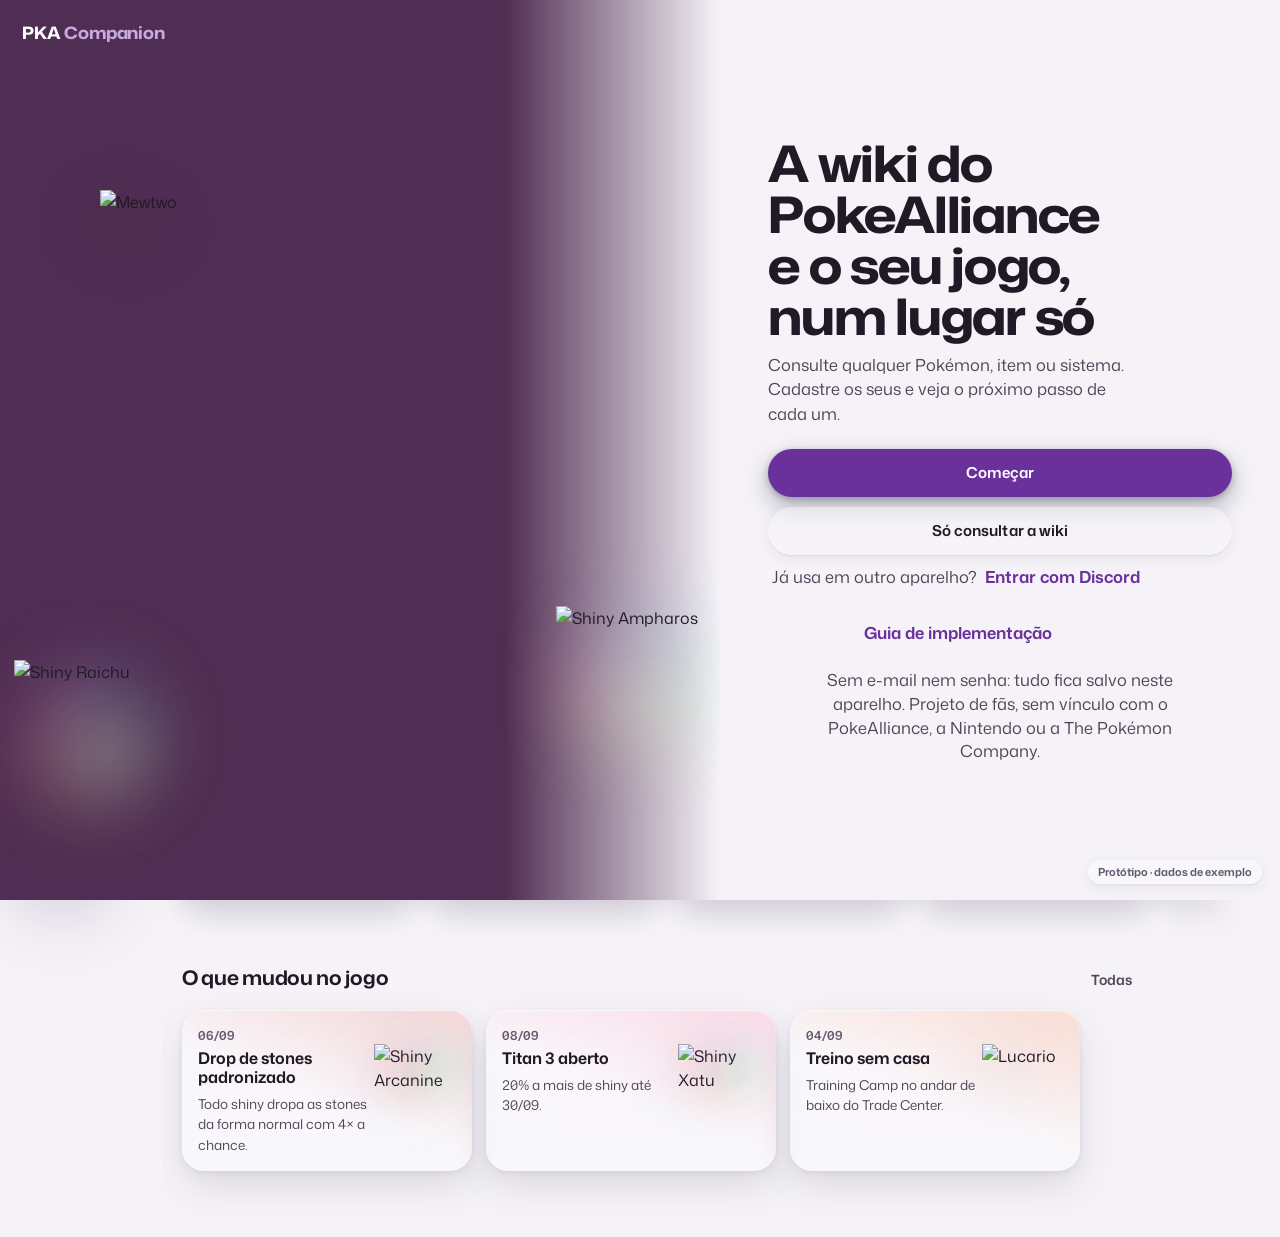
==== commit e835df25: "Elegant transitions, softer layer tops, team header" ====
--- a/index.html
+++ b/index.html
@@ -15,7 +15,7 @@
     window.__temaSalvo = () => salvo; window.__setTema = v => { salvo = v; aplica(); };
   })();
 </script>
-<link rel="stylesheet" href="estilo.css?v=1790014268">
+<link rel="stylesheet" href="estilo.css?v=1790014578">
 <style>
   [hidden] { display: none !important; }
   /* ---------- casca do app ---------- */
@@ -977,6 +977,37 @@
   .surge { animation: surge .9s var(--ease) backwards; animation-delay: calc(var(--i, 0) * 65ms); }
   html.suave, html.suave *, html.suave *::before, html.suave *::after {
     transition: background-color .8s ease, color .8s ease, border-color .8s ease, box-shadow .8s ease, fill .8s ease, opacity .8s ease !important; }
+
+  /* ---------- transições entre estados (navegador) ---------- */
+  .time-palco .alvo-arte { view-transition-name: alvo-arte; }
+  .time-palco .fundo { view-transition-name: alvo-fundo; }
+  ::view-transition-old(root) { animation: vt-sai .42s cubic-bezier(.4, 0, .2, 1) both; }
+  ::view-transition-new(root) { animation: vt-entra .7s cubic-bezier(.16, 1, .3, 1) both; }
+  html[data-vt="camada"]::view-transition-old(root) { animation: vt-sai-leve .5s cubic-bezier(.4, 0, .2, 1) both; }
+  html[data-vt="camada"]::view-transition-new(root) { animation: vt-entra-leve .6s cubic-bezier(.16, 1, .3, 1) both; }
+  ::view-transition-group(alvo-arte), ::view-transition-group(alvo-fundo) { animation-duration: .8s; animation-timing-function: cubic-bezier(.16, 1, .3, 1); }
+  ::view-transition-old(alvo-arte) { animation: vt-arte-sai .5s cubic-bezier(.4, 0, .2, 1) both; }
+  ::view-transition-new(alvo-arte) { animation: vt-arte-entra .8s cubic-bezier(.16, 1, .3, 1) both; }
+  ::view-transition-old(alvo-fundo), ::view-transition-new(alvo-fundo) { animation-duration: .9s; }
+  @keyframes vt-sai { to { opacity: 0; filter: blur(10px); } }
+  @keyframes vt-entra { from { opacity: 0; filter: blur(6px); } }
+  @keyframes vt-sai-leve { to { opacity: 0; filter: blur(4px); } }
+  @keyframes vt-entra-leve { from { opacity: 0; } }
+  @keyframes vt-arte-sai { to { opacity: 0; transform: translateX(-40px) scale(.9); filter: blur(6px); } }
+  @keyframes vt-arte-entra { from { opacity: 0; transform: translateX(40px) scale(.94); filter: blur(6px); } }
+  /* entrada do conteúdo, mais lenta e delicada */
+  @keyframes surge { from { opacity: 0; transform: translateY(22px); filter: blur(8px); } to { opacity: 1; transform: none; filter: none; } }
+  .surge { animation: surge 1.05s cubic-bezier(.16, 1, .3, 1) backwards; animation-delay: calc(120ms + var(--i, 0) * 80ms); }
+
+  /* topo das camadas some em degradê, sem corte */
+  .folha-palco::after { display: none; }
+  .folha-palco::before, .folha-palco .fundo { -webkit-mask-image: linear-gradient(180deg, #000 0%, #000 45%, transparent 100%); mask-image: linear-gradient(180deg, #000 0%, #000 45%, transparent 100%); }
+  .sis-palco::before { -webkit-mask-image: linear-gradient(180deg, #000 55%, transparent 100%); mask-image: linear-gradient(180deg, #000 55%, transparent 100%); }
+  /* montador de time: mais espaço e o alvo mais à esquerda, passando para baixo */
+  .time-palco { height: 250px; overflow: visible; }
+  .time-palco .alvo-arte { right: auto; left: 44%; top: 72px; width: 236px; height: 236px; z-index: 0; }
+  .time-palco + .etiqueta { margin-top: 26px; position: relative; z-index: 1; }
+  @media (max-width: 480px) { .time-palco .alvo-arte { left: 36%; width: 200px; height: 200px; top: 84px; } }
 </style>
 </head>
 <body>
@@ -1311,6 +1342,14 @@
   revelar(camada.querySelector('.folha'), ':scope > *, :scope > .sec > *', 14);
   requestAnimationFrame(() => requestAnimationFrame(() => camada.classList.add('aberta')));
 }
+function trocar(tipo, fn) {
+  if (!document.startViewTransition || document.hidden || matchMedia('(prefers-reduced-motion: reduce)').matches) return fn();
+  document.documentElement.dataset.vt = tipo;
+  let t;
+  try { t = document.startViewTransition(fn); } catch (e) { delete document.documentElement.dataset.vt; return fn(); }
+  t.ready.catch(() => {});
+  t.finished.catch(() => {}).finally(() => { if (document.documentElement.dataset.vt === tipo) delete document.documentElement.dataset.vt; });
+}
 function suavizar() { const r = document.documentElement; r.classList.add('suave'); clearTimeout(suavizar.t); suavizar.t = setTimeout(() => r.classList.remove('suave'), 950); }
 
 /* ============ utilidades ============ */
@@ -1947,11 +1986,8 @@
   const pl = planoDe(planoAtual), camada = $('#camada');
   { const ev = pl.passos.find(x => x.vira); tingirPokemon(ev && ev.estado !== 'feito' ? ev.vira : pl.n, pl.s); }
   const sc = primeira ? 0 : ($('#camada .folha') || {}).scrollTop || 0;
-  camada.innerHTML = htmlPlano(pl);
-  camada.hidden = false;
-  document.body.style.overflow = 'hidden';
-  if (primeira) abrirComSurgir(camada);
-  else { camada.classList.add('aberta'); $('#camada .folha').scrollTop = sc; }
+  const aplicar = () => { camada.innerHTML = htmlPlano(pl); camada.hidden = false; document.body.style.overflow = 'hidden'; if (!primeira) { camada.classList.add('aberta'); $('#camada .folha').scrollTop = sc; } };
+  if (primeira) { aplicar(); abrirComSurgir(camada); } else trocar('camada', aplicar);
 }
 function htmlPlano(pl) {
   const evo = pl.passos.find(x => x.vira);
@@ -2312,7 +2348,7 @@
   const media = faixas.reduce((a, f) => a + f.media, 0), pior = faixas.reduce((a, f) => a + f.pior, 0);
   const poke = COLECAO[sis.k];
   const meus = COLECAO.map((c, i) => ({ c, i })).filter(({ c }) => c.boost < 50).sort((a, b) => (b.i === sis.k) - (a.i === sis.k) || b.c.boost - a.c.boost).slice(0, 6);
-  camada.innerHTML = `<article class="folha" role="dialog" aria-modal="true" aria-label="Boost">
+  const html = `<article class="folha" role="dialog" aria-modal="true" aria-label="Boost">
     <div class="folha-palco sis-palco">
       <span class="puxador"></span>
       <div class="folha-topo"><button class="redondo" data-fechar aria-label="Voltar">${I.voltar}</button></div>
@@ -2392,10 +2428,8 @@
       <a class="btn btn-primario" href="#/plano/${poke.n}${poke.s ? 's' : ''}">Levar ao plano</a>
     </div>
   </article>`;
-  camada.hidden = false;
-  document.body.style.overflow = 'hidden';
-  if (primeira) abrirComSurgir(camada);
-  else { camada.classList.add('aberta'); $('#camada .folha').scrollTop = sc; }
+  const aplicar = () => { camada.innerHTML = html; camada.hidden = false; document.body.style.overflow = 'hidden'; if (!primeira) { camada.classList.add('aberta'); $('#camada .folha').scrollTop = sc; } };
+  if (primeira) { aplicar(); abrirComSurgir(camada); } else trocar('camada', aplicar);
 }
 document.addEventListener('click', e => {
   if (!sis || $('#camada').hidden || !$('#camada .sis-palco')) return;
@@ -2410,9 +2444,8 @@
 function mostrarSistema(html, primeira) {
   const camada = $('#camada');
   const sc = primeira ? 0 : ($('#camada .folha') || {}).scrollTop || 0;
-  camada.innerHTML = html; camada.hidden = false; document.body.style.overflow = 'hidden';
-  if (primeira) abrirComSurgir(camada);
-  else { camada.classList.add('aberta'); $('#camada .folha').scrollTop = sc; }
+  const aplicar = () => { camada.innerHTML = html; camada.hidden = false; document.body.style.overflow = 'hidden'; if (!primeira) { camada.classList.add('aberta'); $('#camada .folha').scrollTop = sc; } };
+  if (primeira) { aplicar(); abrirComSurgir(camada); } else trocar('camada', aplicar);
 }
 const fatoSis = (h, p, sl) => `<div class="fato">${h ? `<h3 class="titulo" style="font-size:16px;margin:0 0 4px">${h}</h3>` : ''}<p>${p}</p><div class="pe">${selo(sl)}<button class="reportar" data-reportar>${I.bandeira}Reportar erro</button></div></div>`;
 
@@ -3566,8 +3599,8 @@
     abrirFicha(+p[1], !!p[2]);
     return;
   }
-  fecharFicha(false);
-  desenhar(h);
+  if (h === baseAtual) { fecharFicha(false); return; }
+  trocar('porta', () => { fecharFicha(false); desenhar(h); });
 }
 function desenhar(h) {
   const [, porta = 'inicio', sub] = h.split('/');
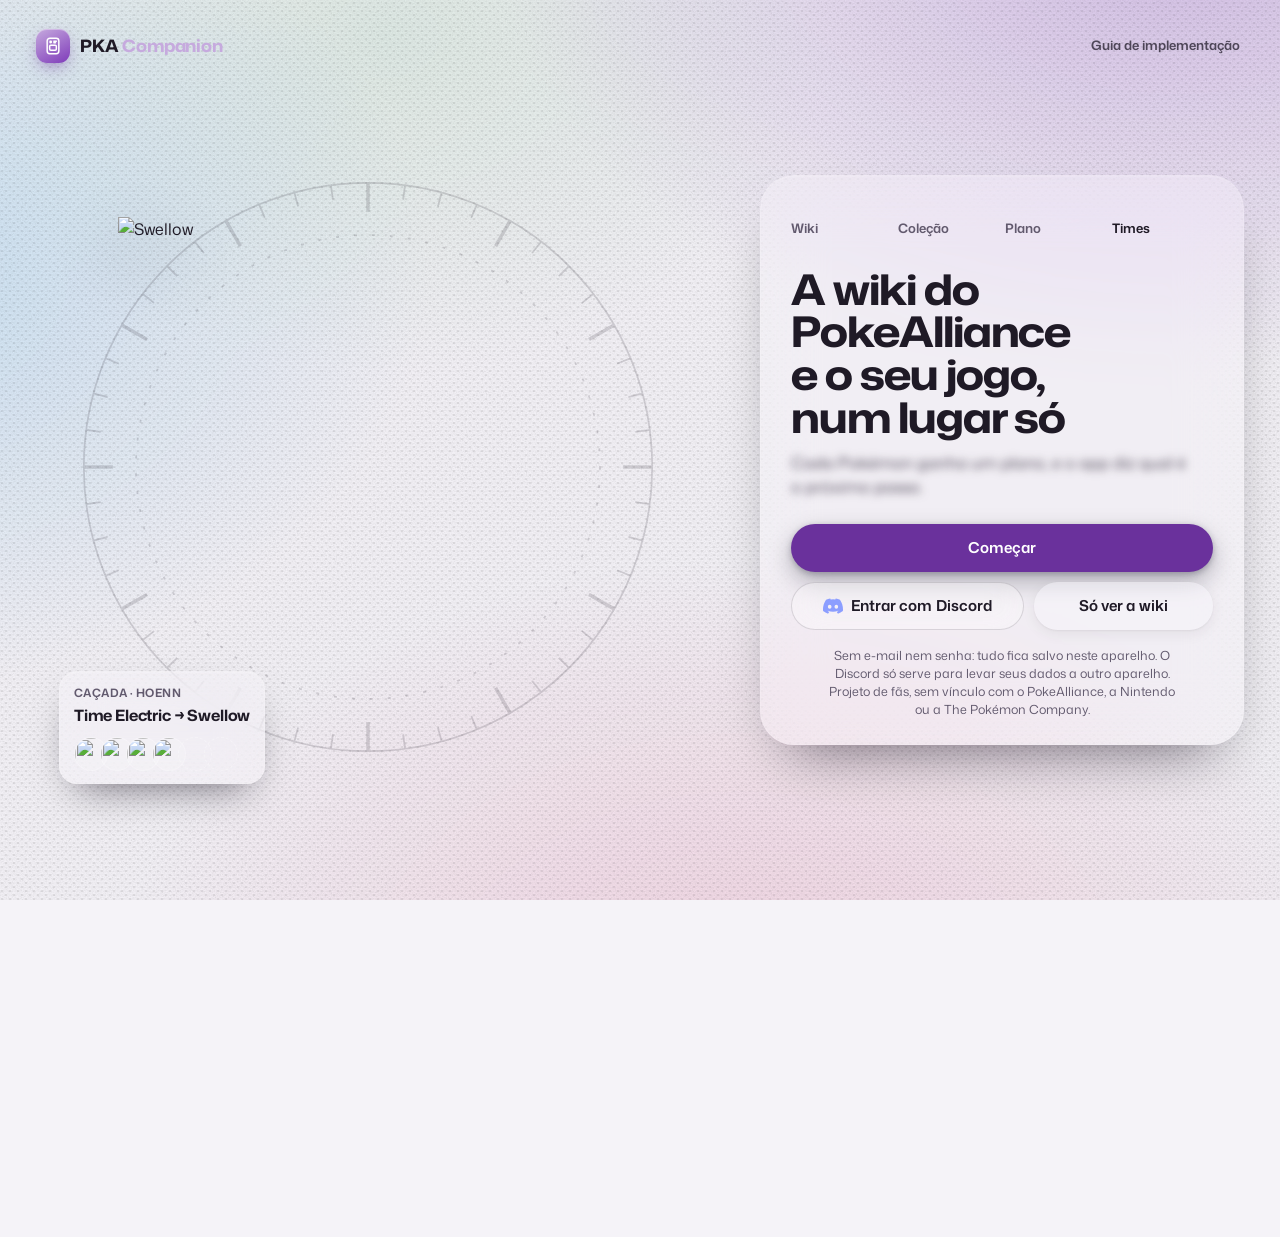
==== commit 290e22b4: "Redesign welcome screen" ====
--- a/index.html
+++ b/index.html
@@ -15,7 +15,7 @@
     window.__temaSalvo = () => salvo; window.__setTema = v => { salvo = v; aplica(); };
   })();
 </script>
-<link rel="stylesheet" href="estilo.css?v=1790014578">
+<link rel="stylesheet" href="estilo.css?v=1790015362">
 <style>
   [hidden] { display: none !important; }
   /* ---------- casca do app ---------- */
@@ -446,15 +446,101 @@
   .ent-discord { margin-top: 16px; font-size: 14.5px; color: var(--text-3); text-align: center; }
   .ent-discord button { color: var(--accent); font-weight: 640; min-height: 44px; padding: 0 4px; }
   .ent-texto .aviso { text-align: center; margin: 6px auto 0; max-width: 40ch; }
+  /* boas-vindas: vitrine que gira pelas quatro coisas que o app faz */
+  .entrada { background: transparent; }
+    .app { transition: opacity .6s var(--ease); }
+  body.em-entrada .app, body.em-entrada .tag-proto { opacity: 0; pointer-events: none; }
+  .ent-palco::before { background: radial-gradient(60% 55% at 50% 48%, color-mix(in oklab, var(--el-electric) 34%, transparent), transparent 72%); }
+  .ent-palco::after { background: linear-gradient(180deg, transparent 60%, color-mix(in oklab, var(--bg) 70%, transparent) 100%); }
+  .ent-boas { min-height: 100dvh; display: grid; grid-template-rows: auto minmax(330px, 1fr) auto; }
+  .ent-topo { display: flex; align-items: center; justify-content: space-between; gap: 12px; padding: calc(16px + env(safe-area-inset-top)) 20px 0; position: relative; z-index: 2; }
+  .ent-topo .marca { display: flex; align-items: center; gap: 10px; color: var(--text); }
+  .selo-pda { width: 34px; height: 34px; border-radius: 11px; display: grid; place-items: center; color: #fff;
+    background: linear-gradient(150deg, var(--v-300), var(--v-600, #6a319c)); box-shadow: 0 6px 18px -6px rgba(106,49,156,.8), inset 0 1px 0 rgba(255,255,255,.35); }
+  .selo-pda svg { width: 20px; height: 20px; }
+  .ent-topo .guia { font-size: 13px; font-weight: 620; color: var(--text-2); min-height: 44px; display: inline-flex; align-items: center; padding: 0 4px; text-underline-offset: 4px; }
+  .ent-topo .guia:hover { color: var(--text); text-decoration: underline; }
+  .vitrine { position: relative; overflow: hidden; isolation: isolate; margin-top: -8px; }
+  .vitrine .luz { position: absolute; left: 50%; top: 48%; width: min(96vw, 560px); aspect-ratio: 1; translate: -50% -50%; z-index: -2; border-radius: 50%;
+    background: radial-gradient(closest-side, color-mix(in oklab, var(--aura1) 100%, transparent), var(--aura2) 55%, transparent); filter: blur(24px); opacity: .95; }
+  .vitrine .mira { position: absolute; left: 50%; top: 48%; width: min(84vw, 440px); aspect-ratio: 1; translate: -50% -50%; z-index: -1; color: var(--text); opacity: .16; animation: gira 90s linear infinite; }
+  @keyframes gira { to { rotate: 360deg; } }
+  .vt { position: absolute; inset: 0; pointer-events: none; }
+  .vt .heroi { position: absolute; left: 50%; top: 48%; width: min(76vw, 380px); aspect-ratio: 1; translate: -50% -50%;
+    opacity: 0; transform: translateX(34px) scale(.94); filter: blur(10px);
+    transition: opacity .6s cubic-bezier(.4,0,.2,1), transform .9s cubic-bezier(.16,1,.3,1), filter .7s cubic-bezier(.16,1,.3,1); }
+  .vt .heroi img { width: 100%; height: 100%; object-fit: contain; filter: drop-shadow(0 26px 34px rgba(12,6,20,.45)); animation: flutua 7s var(--ease) infinite alternate; }
+  .vt.on .heroi { opacity: 1; transform: none; filter: none; transition-duration: .9s, 1.1s, .9s; transition-delay: .12s; }
+  .vt.saiu .heroi { transform: translateX(-34px) scale(.96); }
+  .prova { position: absolute; right: max(16px, calc(50% - 250px)); bottom: 8%; max-width: 236px; padding: 12px 14px; border-radius: 18px;
+    background: var(--glass); -webkit-backdrop-filter: blur(22px) saturate(1.6); backdrop-filter: blur(22px) saturate(1.6);
+    border: 1px solid rgba(255,255,255,.14); box-shadow: 0 18px 40px -18px rgba(8,4,16,.6), inset 0 1px 0 rgba(255,255,255,.12);
+    opacity: 0; transform: translateY(14px); filter: blur(6px);
+    transition: opacity .45s cubic-bezier(.4,0,.2,1), transform .8s cubic-bezier(.16,1,.3,1), filter .6s; }
+  .vt:nth-child(even) .prova { right: auto; left: max(16px, calc(50% - 250px)); }
+  .vt.on .prova { opacity: 1; transform: none; filter: none; transition-delay: .5s; transition-duration: .7s, 1s, .8s; }
+  .prova .p-rot { display: block; font-size: 11.5px; font-weight: 640; letter-spacing: .04em; text-transform: uppercase; color: var(--text-3); }
+  .prova .p-t { display: block; font-weight: 680; font-size: 15.5px; font-stretch: 108%; margin-top: 3px; letter-spacing: -.01em; }
+  .prova .p-s { display: block; font-size: 13.5px; color: var(--text-2); margin-top: 2px; }
+  .prova .p-selo { display: flex; align-items: center; gap: 6px; margin-top: 8px; font-size: 12px; font-weight: 600; color: var(--text-2); }
+  .prova .p-selo::before { content: ""; width: 7px; height: 7px; border-radius: 50%; background: var(--ok); box-shadow: 0 0 0 3px color-mix(in oklab, var(--ok) 25%, transparent); }
+  .prova .p-barra { display: block; height: 5px; border-radius: 5px; margin-top: 9px; background: rgba(255,255,255,.14); overflow: hidden; }
+  .prova .p-barra i { display: block; height: 100%; width: 50%; border-radius: inherit; background: var(--el-electric); }
+  .prova .p-time { display: flex; margin-top: 9px; }
+  .prova .p-time img { width: 34px; height: 34px; border-radius: 50%; object-fit: contain; background: rgba(255,255,255,.12); border: 1.5px solid rgba(255,255,255,.22); margin-right: -8px; }
+  .prova .p-time span { width: 34px; height: 34px; border-radius: 50%; border: 1.5px dashed rgba(255,255,255,.28); margin-right: -8px; }
+  .ent-painel { position: relative; z-index: 2; width: 100%; max-width: 560px; margin: 0 auto; padding: 22px 20px calc(18px + env(safe-area-inset-bottom)); }
+  .vt-abas { display: grid; grid-template-columns: repeat(4, 1fr); gap: 6px; margin: 0 0 18px; }
+  .vt-abas button { min-height: 44px; display: flex; flex-direction: column; justify-content: flex-end; gap: 8px; text-align: left; font-size: 13px; font-weight: 620; color: var(--text-3); transition: color .4s var(--ease); }
+  .vt-abas button[aria-selected="true"] { color: var(--text); }
+  .vt-abas i { position: relative; display: block; height: 3px; border-radius: 3px; background: color-mix(in oklab, var(--text) 16%, transparent); overflow: hidden; }
+  .vt-abas i::after { content: ""; position: absolute; inset: 0; width: 0; border-radius: inherit; background: var(--text); }
+  .vt-abas button.visto i::after { width: 100%; opacity: .45; }
+  .vt-abas button[aria-selected="true"] i::after { opacity: 1; animation: enche 6.5s linear forwards; }
+  .ent-boas.pausado .vt-abas i::after { animation-play-state: paused; }
+  .ent-boas.parado .vt-abas button[aria-selected="true"] i::after { animation: none; width: 100%; }
+  .ent-painel h1 { font-size: clamp(31px, 8.2vw, 46px); margin: 0; text-wrap: balance; }
+  .vt-linha { position: relative; margin: 12px 0 22px; min-height: 3.1em; color: var(--text-2); font-size: 16.5px; line-height: 1.45; max-width: 40ch; }
+  .vt-linha span { display: block; transition: opacity .5s var(--ease), transform .7s cubic-bezier(.16,1,.3,1), filter .5s; }
+  .vt-linha span.troca { opacity: 0; transform: translateY(8px); filter: blur(4px); transition-duration: .01s; }
+  .ent-acoes { display: grid; gap: 10px; }
+  .ent-acoes .duo { display: grid; grid-template-columns: 1.3fr 1fr; gap: 10px; }
+  .ent-acoes .duo .btn { white-space: nowrap; padding: 0 14px; }
+  .btn-discord { gap: 8px; background: var(--glass); color: var(--text); border: 1px solid color-mix(in oklab, var(--text) 14%, transparent); -webkit-backdrop-filter: blur(18px); backdrop-filter: blur(18px); }
+  .btn-discord svg { width: 20px; height: 20px; fill: #8c9eff; flex: none; }
+  .btn-discord:hover { background: color-mix(in oklab, var(--glass) 60%, var(--surface-2)); }
+  .ent-painel .aviso { text-align: center; margin: 16px auto 0; max-width: 44ch; font-size: 12.5px; }
+  .ent-topo .marca > span:last-child { white-space: nowrap; }
+  @media (max-width: 560px) {
+    .ent-topo .guia .longo { display: none; }
+    .ent-boas { grid-template-rows: auto minmax(340px, 1fr) auto; }
+    .vt .heroi { width: min(88vw, 360px); top: 46%; }
+    .vitrine .mira { width: min(92vw, 380px); top: 46%; }
+    .vitrine .luz { top: 46%; }
+    .prova { bottom: 3%; max-width: 210px; padding: 10px 12px; border-radius: 16px; }
+    .prova .p-t { font-size: 14.5px; } .prova .p-s { font-size: 12.5px; }
+    .ent-painel { padding-top: 14px; }
+  }
+  @media (max-width: 420px) { .ent-acoes .duo { grid-template-columns: 1fr; } }
+  @media (max-width: 360px) { .vt-abas button { font-size: 12px; } }
+  @media (max-height: 700px) { .ent-boas { grid-template-rows: auto minmax(270px, 1fr) auto; } .vt .heroi { width: min(64vw, 300px); } }
   @media (min-width: 900px) {
-    .ent-boas { flex-direction: row; }
-    .ent-palco { min-height: 100dvh; flex: 1.15; }
-    .ent-palco::after { background: linear-gradient(90deg, transparent 70%, var(--bg) 100%); }
-    .ent-palco .heroi { top: 50%; transform: translate(-50%, -50%); width: min(44vw, 520px); }
-    .ent-texto { flex: 1; align-self: center; padding: 48px; }
-  }
+    .ent-boas { grid-template-columns: minmax(0, 1.2fr) minmax(440px, 520px); grid-template-rows: auto 1fr; column-gap: 24px; }
+    .ent-topo { grid-column: 1 / -1; padding: 24px 36px 0; }
+    .vitrine { grid-column: 1; min-height: calc(100dvh - 90px); margin-top: 0; }
+    .vitrine .luz { width: min(58vw, 720px); }
+    .vitrine .mira { width: min(46vw, 580px); }
+    .vt .heroi { width: min(40vw, 500px); }
+    .prova { right: 8%; bottom: 14%; max-width: 260px; }
+    .vt:nth-child(even) .prova { left: 8%; }
+    .ent-painel { grid-column: 2; align-self: center; width: auto; margin: 0 36px 48px 0; padding: 30px 30px 26px; border-radius: 34px;
+      background: var(--glass); -webkit-backdrop-filter: blur(30px) saturate(1.5); backdrop-filter: blur(30px) saturate(1.5);
+      border: 1px solid rgba(255,255,255,.1); box-shadow: 0 30px 60px -30px rgba(8,4,16,.6), inset 0 1px 0 rgba(255,255,255,.1); }
+    .ent-painel h1 { font-size: 42px; }
+  }
+  @media (prefers-reduced-motion: reduce) { .vitrine .mira, .vt .heroi img { animation: none; } }
   .ent-passo { width: 100%; max-width: 580px; margin: 0 auto; padding-bottom: calc(120px + env(safe-area-inset-bottom)); }
-  .ent-barra { position: sticky; top: 0; z-index: 3; display: flex; align-items: center; justify-content: space-between; gap: 12px; padding: calc(14px + env(safe-area-inset-top)) 16px 10px; background: var(--bg); }
+  .ent-barra { position: sticky; top: 0; z-index: 3; display: flex; align-items: center; justify-content: space-between; gap: 12px; padding: calc(14px + env(safe-area-inset-top)) 16px 10px; background: color-mix(in oklab, var(--bg) 55%, transparent); -webkit-backdrop-filter: blur(24px) saturate(1.4); backdrop-filter: blur(24px) saturate(1.4); }
   .ent-barra .redondo { background: var(--surface); color: var(--text); box-shadow: var(--shadow-1); }
   .ent-barra .pontos { display: flex; gap: 6px; }
   .ent-barra .pontos i { width: 8px; height: 8px; border-radius: 8px; background: var(--surface-3); display: block; transition: width .4s var(--ease), background .3s; }
@@ -2125,40 +2211,82 @@
     [350, 'Mega e rotação de Hoenn', 'a partir do level 350'],
   ].map(([min, t, s]) => ({ ok: level >= min, t, s: level >= min ? 'liberado para você' : s }));
 }
+const VITRINE = [
+  { n:150, s:false, nome:'Mewtwo', aba:'Wiki', linha:'Consulte qualquer Pokémon, item ou sistema. Cada número mostra de onde veio.',
+    prova:`<span class="p-rot">Wiki</span><span class="p-t">Mewtwo</span><span class="p-s">Onde nasce, o que dropa, contra quem luta</span><span class="p-selo">Fonte e data em cada número</span>` },
+  { n:181, s:true, nome:'Shiny Ampharos', aba:'Coleção', linha:'Cadastre seus Pokémon com Boost, Star e Held. Fica tudo salvo no aparelho.',
+    prova:`<span class="p-rot">Na sua coleção</span><span class="p-t">Farol · Shiny Ampharos</span><span class="p-s">Boost +12 · X-Attack T3</span>` },
+  { n:25, s:true, nome:'Shiny Pikachu', aba:'Plano', linha:'Cada Pokémon ganha um plano, e o app diz qual é o próximo passo.',
+    prova:`<span class="p-rot">Próximo passo</span><span class="p-t">Evoluir para Shiny Raichu</span><span class="p-s">1 de 2 materiais na mochila</span><span class="p-barra"><i></i></span>` },
+  { n:277, s:false, nome:'Swellow', aba:'Times', linha:'Monte um time para cada caçada e veja contra quem ele é forte.',
+    prova:`<span class="p-rot">Caçada · Hoenn</span><span class="p-t">Time Electric → Swellow</span><span class="p-time">${[[181,1],[125,0],[417,0],[25,1]].map(([n,s]) => `<img src="${ART(n, !!s)}" alt="">`).join('')}<span></span><span></span></span>` },
+];
+let vtIdx = 0;
+function mostrarVitrine(i, auto) {
+  const raiz = $('.ent-boas'); if (!raiz) return;
+  const ant = vtIdx; vtIdx = (i + VITRINE.length) % VITRINE.length;
+  raiz.querySelectorAll('.vt').forEach((el, k) => { el.classList.toggle('on', k === vtIdx); el.classList.toggle('saiu', k === ant && k !== vtIdx); el.setAttribute('aria-hidden', k !== vtIdx); });
+  raiz.querySelectorAll('.vt-abas button').forEach((b, k) => { b.setAttribute('aria-selected', k === vtIdx); b.classList.toggle('visto', k < vtIdx); });
+  const ln = raiz.querySelector('.vt-linha span');
+  if (ln && ln.textContent !== VITRINE[vtIdx].linha) { ln.classList.add('troca'); setTimeout(() => { ln.textContent = VITRINE[vtIdx].linha; void ln.offsetWidth; ln.classList.remove('troca'); }, 40); }
+  const v = VITRINE[vtIdx]; tingirPokemon(v.n, v.s);
+  if (!auto) raiz.classList.remove('pausado');
+}
 function abrirEntrada(etapa) {
   const el = $('#entrada'), primeira = el.hidden;
   if (!ent || etapa === 'boas') ent = { nome:'', mundo:'Sun', level:'', vip:false };
   ent.etapa = etapa;
   el.innerHTML = etapa === 'personagem' ? htmlEntPersonagem() : etapa === 'pronto' ? htmlEntPronto() : htmlEntBoas();
   el.hidden = false; el.scrollTop = 0;
-  document.body.style.overflow = 'hidden';
+  document.body.style.overflow = 'hidden'; document.body.classList.add('em-entrada');
   if (primeira) requestAnimationFrame(() => requestAnimationFrame(() => el.classList.add('on')));
-  revelar(el, '.ent-texto > *, .ent-cab > *, .campo-grupo, .ent-palco .heroi, .ent-palco .lado', 10);
+  if (etapa === 'boas') { vtIdx = 0; mostrarVitrine(0, true); if (matchMedia('(prefers-reduced-motion: reduce)').matches) $('.ent-boas').classList.add('parado'); }
+  else if (etapa === 'pronto') tingirPokemon(25, true);
+  revelar(el, '.ent-topo, .vt-abas, .ent-painel h1, .vt-linha, .ent-acoes > *, .ent-painel .aviso, .ent-texto > *, .ent-cab > *, .campo-grupo, .ent-palco .heroi', 10);
 }
 function fecharEntrada() {
   const el = $('#entrada'); if (el.hidden) return;
   el.classList.remove('on'); document.body.style.overflow = '';
+  auraFixa = null; pintarAura(null); document.body.classList.remove('em-entrada');
   setTimeout(() => { el.hidden = true; el.innerHTML = ''; }, 500);
 }
+document.addEventListener('animationend', e => {
+  if (e.animationName !== 'enche' || !e.target.closest('.vt-abas')) return;
+  const raiz = $('.ent-boas'); if (!raiz || raiz.classList.contains('parado')) return;
+  mostrarVitrine(vtIdx + 1, true);
+});
+if (matchMedia('(hover: hover)').matches) {
+  document.addEventListener('mouseover', e => { const v = e.target.closest('.vitrine'); if (v) v.closest('.ent-boas').classList.add('pausado'); });
+  document.addEventListener('mouseout', e => { const v = e.target.closest('.vitrine'); if (v && !v.contains(e.relatedTarget)) v.closest('.ent-boas').classList.remove('pausado'); });
+}
+const I_DISCORD = `<svg viewBox="0 0 24 24" aria-hidden="true"><path d="M20.32 4.37a19.8 19.8 0 0 0-4.89-1.52.07.07 0 0 0-.08.04c-.21.38-.44.87-.61 1.25a18.3 18.3 0 0 0-5.49 0 12.6 12.6 0 0 0-.62-1.25.08.08 0 0 0-.08-.04 19.7 19.7 0 0 0-4.88 1.52.07.07 0 0 0-.03.03C.53 9.05-.32 13.58.1 18.06a.08.08 0 0 0 .03.06 19.9 19.9 0 0 0 5.99 3.03.08.08 0 0 0 .09-.03c.46-.63.87-1.3 1.22-2a.08.08 0 0 0-.04-.1 13.1 13.1 0 0 1-1.87-.9.08.08 0 0 1-.01-.12l.37-.3a.07.07 0 0 1 .08-.01c3.93 1.8 8.18 1.8 12.06 0a.07.07 0 0 1 .08.01l.37.3a.08.08 0 0 1-.01.12c-.6.35-1.22.65-1.87.9a.08.08 0 0 0-.04.1c.36.7.77 1.36 1.22 2a.08.08 0 0 0 .09.03 19.8 19.8 0 0 0 6-3.03.08.08 0 0 0 .03-.06c.5-5.18-.84-9.67-3.55-13.66a.06.06 0 0 0-.03-.03ZM8.02 15.33c-1.18 0-2.16-1.08-2.16-2.42 0-1.33.96-2.42 2.16-2.42 1.21 0 2.18 1.1 2.16 2.42 0 1.34-.96 2.42-2.16 2.42Zm7.97 0c-1.18 0-2.15-1.08-2.15-2.42 0-1.33.95-2.42 2.15-2.42 1.21 0 2.18 1.1 2.16 2.42 0 1.34-.95 2.42-2.16 2.42Z"/></svg>`;
+const I_PDA = `<svg viewBox="0 0 24 24" fill="none" stroke="currentColor" stroke-width="1.8" stroke-linecap="round" aria-hidden="true"><rect x="5" y="2.8" width="14" height="18.4" rx="3.2"/><circle cx="9.2" cy="7.2" r="1.7" fill="currentColor" stroke="none"/><path d="M13 6.4h3M13 8.2h2"/><rect x="8" y="11" width="8" height="6" rx="1.4"/></svg>`;
+const MIRA = `<svg class="mira" viewBox="0 0 200 200" aria-hidden="true" fill="none" stroke="currentColor"><circle cx="100" cy="100" r="98" stroke-width=".6"/><circle cx="100" cy="100" r="80" stroke-width=".6" stroke-dasharray="1 5.2"/>${Array.from({ length: 48 }, (_, k) => { const a = k * Math.PI / 24, r1 = k % 4 ? 93 : 88; return `<line x1="${(100 + Math.cos(a) * r1).toFixed(1)}" y1="${(100 + Math.sin(a) * r1).toFixed(1)}" x2="${(100 + Math.cos(a) * 98).toFixed(1)}" y2="${(100 + Math.sin(a) * 98).toFixed(1)}" stroke-width="${k % 4 ? .6 : 1.2}"/>`; }).join('')}</svg>`;
 function htmlEntBoas() {
   return `<section class="ent-boas" aria-label="Boas-vindas">
-    <div class="ent-palco">
-      <div class="fundo" style="background-image:url('${ART(150)}')"></div>
-      <span class="marca">PKA <b>Companion</b></span>
-      <div class="heroi"><img src="${ART(150)}" alt="Mewtwo"></div>
-      <div class="lado e">${arte(26, true)}</div>
-      <div class="lado d">${arte(181, true)}</div>
-    </div>
-    <div class="ent-texto">
+    <header class="ent-topo">
+      <span class="marca"><span class="selo-pda">${I_PDA}</span><span>PKA <b>Companion</b></span></span>
+      <a class="guia" href="https://paulofga86.github.io/pka-companion/guia.html" target="_blank" rel="noopener">Guia<span class="longo">&nbsp;de implementação</span></a>
+    </header>
+    <div class="vitrine" aria-roledescription="vitrine">
+      <div class="luz"></div>${MIRA}
+      ${VITRINE.map((v, k) => `<div class="vt" id="vt-${k}" role="tabpanel" aria-label="${v.aba}">
+        <div class="heroi"><img src="${ART(v.n, v.s)}" alt="${v.nome}" decoding="async"></div>
+        <div class="prova">${v.prova}</div>
+      </div>`).join('')}
+    </div>
+    <div class="ent-painel">
+      <div class="vt-abas" role="tablist" aria-label="O que o app faz">${VITRINE.map((v, k) => `<button role="tab" aria-controls="vt-${k}" aria-selected="${k === 0}" data-vt="${k}">${v.aba}<i></i></button>`).join('')}</div>
       <h1 class="display">A wiki do PokeAlliance e o seu jogo, num lugar só</h1>
-      <p>Consulte qualquer Pokémon, item ou sistema. Cadastre os seus e veja o próximo passo de cada um.</p>
+      <p class="vt-linha" aria-live="polite"><span>${VITRINE[0].linha}</span></p>
       <div class="ent-acoes">
         <a class="btn btn-primario" href="#/entrada/personagem">Começar</a>
-        <button class="btn btn-suave" data-ent-visitar>Só consultar a wiki</button>
+        <div class="duo">
+          <button class="btn btn-discord" data-ent-discord>${I_DISCORD}Entrar com Discord</button>
+          <button class="btn btn-suave" data-ent-visitar>Só ver a wiki</button>
+        </div>
       </div>
-      <p class="ent-discord">Já usa em outro aparelho? <button data-ent-discord>Entrar com Discord</button></p>
-      <p class="ent-discord" style="margin-top:4px"><a href="https://paulofga86.github.io/pka-companion/guia.html" target="_blank" rel="noopener" style="color:var(--accent);font-weight:640">Guia de implementação</a></p>
-      <p class="aviso">Sem e-mail nem senha: tudo fica salvo neste aparelho. Projeto de fãs, sem vínculo com o PokeAlliance, a Nintendo ou a The Pokémon Company.</p>
+      <p class="aviso">Sem e-mail nem senha: tudo fica salvo neste aparelho. O Discord só serve para levar seus dados a outro aparelho. Projeto de fãs, sem vínculo com o PokeAlliance, a Nintendo ou a The Pokémon Company.</p>
     </div>
   </section>`;
 }
@@ -2227,6 +2355,7 @@
   const t = e.target.closest('button'); if (!t) return;
   if (t.dataset.entMundo) { ent.mundo = t.dataset.entMundo; document.querySelectorAll('[data-ent-mundo]').forEach(b => b.setAttribute('aria-pressed', b === t)); }
   else if (t.matches('[data-ent-vip]')) { ent.vip = !ent.vip; t.setAttribute('aria-checked', ent.vip); }
+  else if (t.dataset.vt) mostrarVitrine(+t.dataset.vt);
   else if (t.matches('[data-ent-discord]')) toast('Login com Discord chega na fase 2');
   else if (t.matches('[data-ent-visitar]')) { SESSAO.temPersonagem = false; ent = null; location.hash = '#/inicio'; }
   else if (t.matches('[data-ent-pular]')) { ent = null; location.hash = '#/inicio'; }
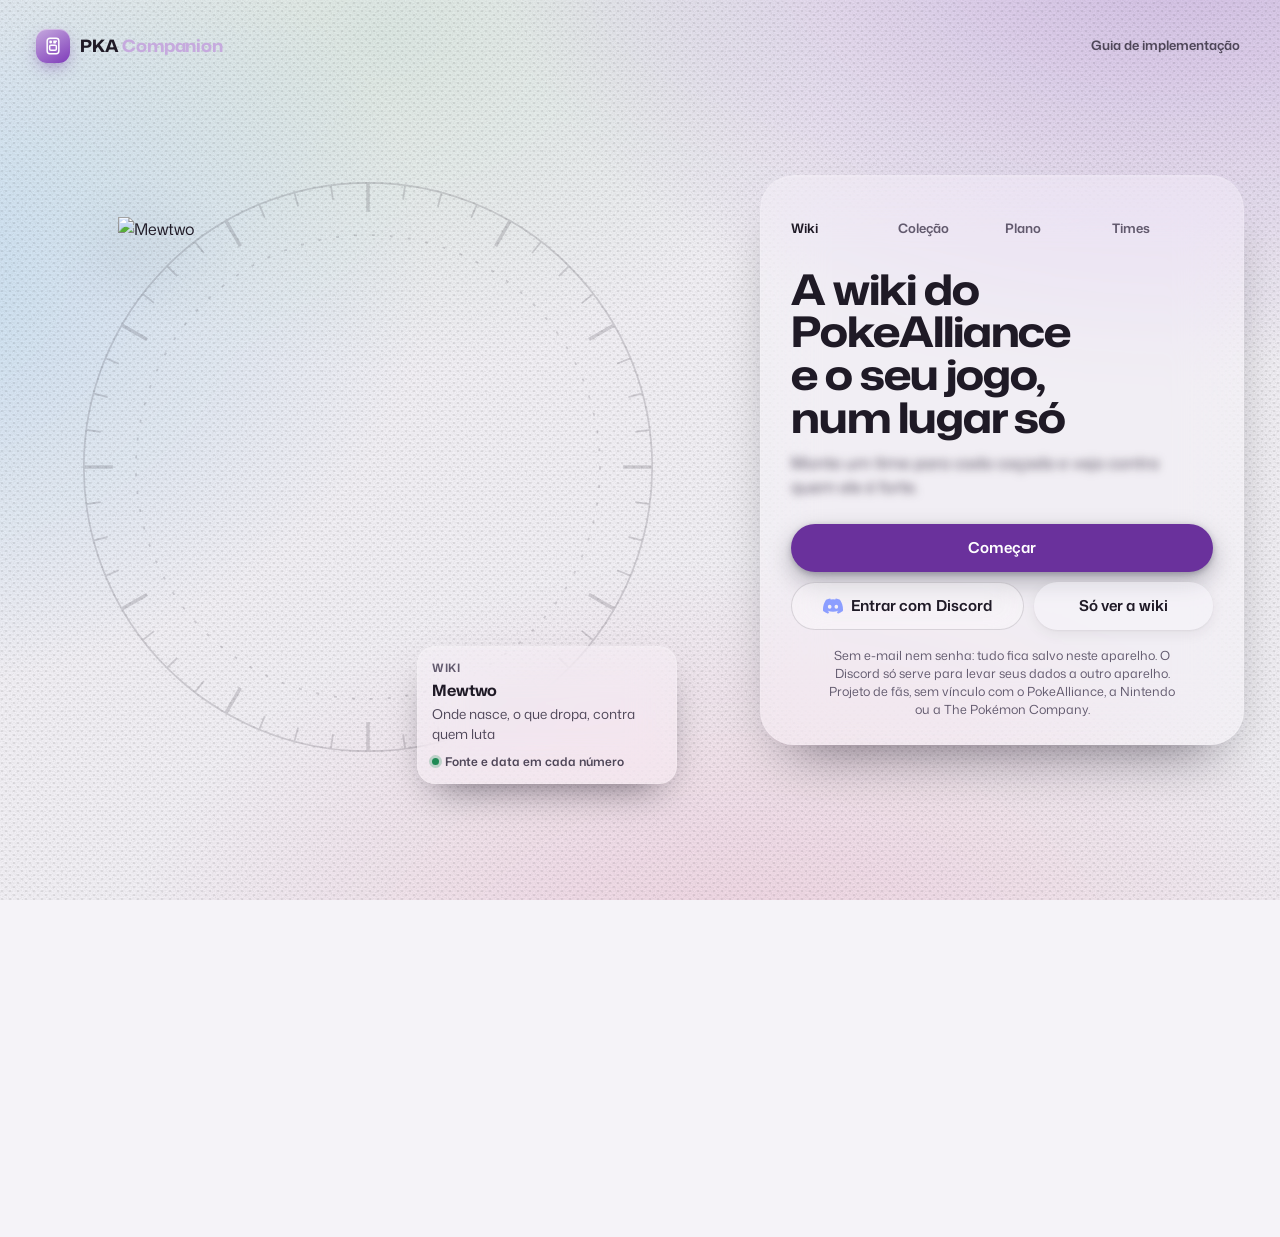
==== commit b4c92cab: "Professor Sonia in onboarding" ====
--- a/index.html
+++ b/index.html
@@ -15,7 +15,7 @@
     window.__temaSalvo = () => salvo; window.__setTema = v => { salvo = v; aplica(); };
   })();
 </script>
-<link rel="stylesheet" href="estilo.css?v=1790015362">
+<link rel="stylesheet" href="estilo.css?v=1790015673">
 <style>
   [hidden] { display: none !important; }
   /* ---------- casca do app ---------- */
@@ -539,6 +539,35 @@
     .ent-painel h1 { font-size: 42px; }
   }
   @media (prefers-reduced-motion: reduce) { .vitrine .mira, .vt .heroi img { animation: none; } }
+  /* professora Sonia: acompanha o cadastro e reage ao que o jogador informa */
+  .prof { position: relative; min-height: 290px; display: flex; align-items: flex-end; padding: 0 22px; margin-bottom: -46px; }
+  .prof-texto { padding-bottom: 54px; position: relative; z-index: 2; width: calc(100% - 118px); }
+  .prof-texto h2 { margin: 6px 0 14px; font-size: clamp(30px, 7.5vw, 40px); }
+  .prof-corpo { position: absolute; right: -6px; bottom: 0; width: 230px; height: 290px; overflow: hidden; z-index: 1; pointer-events: none;
+    -webkit-mask-image: linear-gradient(180deg, #000 70%, transparent); mask-image: linear-gradient(180deg, #000 70%, transparent); }
+  .prof-corpo img { position: absolute; width: 580px; max-width: none; left: 50%; top: -30px; translate: -50% 0; animation: respira 4.6s var(--ease) infinite alternate; transition: opacity .5s var(--ease); }
+  @keyframes respira { from { transform: translateY(0); } to { transform: translateY(3px) rotate(.4deg); } }
+  .prof-fala { position: relative; padding: 14px 16px 14px 52px; border-radius: 22px 22px 6px 22px; min-height: 64px;
+    background: var(--glass); -webkit-backdrop-filter: blur(22px) saturate(1.5); backdrop-filter: blur(22px) saturate(1.5);
+    border: 1px solid color-mix(in oklab, var(--text) 12%, transparent); box-shadow: 0 16px 34px -18px rgba(8,4,16,.55), inset 0 1px 0 rgba(255,255,255,.1); }
+  .prof-fala::after { content: ""; position: absolute; right: -7px; bottom: 10px; width: 14px; height: 14px; background: inherit; border: inherit; border-width: 0 1px 1px 0; rotate: -45deg; -webkit-backdrop-filter: none; backdrop-filter: none; }
+  .prof-fala .f-quem { display: block; font-size: 12px; font-weight: 660; letter-spacing: .03em; color: var(--text-3); }
+  .prof-fala .f-t { display: block; margin-top: 2px; font-size: 15.5px; line-height: 1.4; color: var(--text); transition: opacity .35s var(--ease), transform .5s cubic-bezier(.16,1,.3,1), filter .35s; }
+  .prof-fala .f-t.troca { opacity: 0; transform: translateY(6px); filter: blur(3px); transition-duration: .01s; }
+  .prof-fala .f-rea { position: absolute; left: -10px; top: -14px; width: 54px; height: 54px; filter: drop-shadow(0 6px 10px rgba(8,4,16,.35)); }
+  .prof-fala .f-rea.pula { animation: reage .7s cubic-bezier(.34,1.56,.64,1); }
+  @keyframes reage { 0% { transform: scale(.55) rotate(-14deg); opacity: .2; } 60% { transform: scale(1.1) rotate(4deg); opacity: 1; } 100% { transform: none; } }
+  .prof + .campo-grupo { position: relative; z-index: 2; }
+  .prof-mini { display: flex; margin: 10px 0 0; }
+  .prof-mini .prof-fala { border-radius: 22px 22px 22px 6px; flex: 1; }
+  .prof-mini .prof-fala::after { display: none; }
+  .ent-pronto .ent-palco { min-height: 52dvh; -webkit-mask-image: linear-gradient(180deg, #000 78%, transparent); mask-image: linear-gradient(180deg, #000 78%, transparent); }
+  .ent-pronto .sonia-aceno { position: absolute; left: 50%; bottom: -2%; height: 96%; translate: -74% 0; object-fit: contain; filter: drop-shadow(0 24px 30px rgba(8,4,16,.45)); animation: flutua 8s var(--ease) infinite alternate; }
+  .ent-pronto .pika { position: absolute; left: 50%; bottom: 4%; width: min(40vw, 190px); aspect-ratio: 1; translate: 20% 0; }
+  .ent-pronto .prof-fala { position: absolute; left: 50%; top: calc(18px + env(safe-area-inset-top)); translate: 2% 0; max-width: min(46vw, 230px); border-radius: 22px 22px 22px 6px; }
+  .ent-pronto .prof-fala::after { right: auto; left: -7px; rotate: 45deg; border-width: 0 0 1px 1px; }
+  @media (min-width: 900px) { .ent-pronto .ent-palco { min-height: 60dvh; } }
+  @media (prefers-reduced-motion: reduce) { .prof-corpo img, .ent-pronto .sonia-aceno { animation: none; } .prof-fala .f-rea.pula { animation: none; } }
   .ent-passo { width: 100%; max-width: 580px; margin: 0 auto; padding-bottom: calc(120px + env(safe-area-inset-bottom)); }
   .ent-barra { position: sticky; top: 0; z-index: 3; display: flex; align-items: center; justify-content: space-between; gap: 12px; padding: calc(14px + env(safe-area-inset-top)) 16px 10px; background: color-mix(in oklab, var(--bg) 55%, transparent); -webkit-backdrop-filter: blur(24px) saturate(1.4); backdrop-filter: blur(24px) saturate(1.4); }
   .ent-barra .redondo { background: var(--surface); color: var(--text); box-shadow: var(--shadow-1); }
@@ -1872,7 +1901,9 @@
   const n = cad.sel.length;
   const rotulo = n === 0 ? 'Escolha um Pokémon' : n === 1 ? `Cadastrar ${DEX[cad.sel[0]].nome}` : `Cadastrar ${n} Pokémon`;
   return `<article class="folha" role="dialog" aria-modal="true" aria-label="Adicionar Pokémon">
-    <div class="cad-cab"><div style="flex:1"><h2 class="display">Adicionar</h2><p>Toque em um para cadastrar. Marque vários para cadastrar em sequência.</p></div><button class="redondo" data-fechar aria-label="Fechar">${I.fechar}</button></div>
+    <div class="cad-cab"><div style="flex:1"><h2 class="display">Adicionar</h2>
+      <div class="prof-mini">${n === 0 ? falaSonia('oi', 'Toque nos Pokémon que você tem. Pode marcar vários: eu anoto um de cada vez.') : n === 1 ? falaSonia('pensa', `${DEX[cad.sel[0]].nome} marcado. Tem mais algum?`) : falaSonia('viva', `${n} marcados! Vou anotar um de cada vez.`)}</div>
+    </div><button class="redondo" data-fechar aria-label="Fechar">${I.fechar}</button></div>
     <div class="cad-busca"><label class="campo-busca">${I.busca}<span class="sr">Buscar espécie</span><input id="cad-q" type="search" placeholder="Nome do Pokémon" autocomplete="off"></label></div>
     <div style="padding:0 22px"><div class="lista" id="cad-lista"></div></div>
     <div class="barra-acao"><button class="btn btn-primario" data-cad-seguir ${n ? '' : 'disabled'}>${rotulo}</button></div>
@@ -2290,6 +2321,28 @@
     </div>
   </section>`;
 }
+const SONIA = { jaleco:'img/sonia/jaleco.webp', casaco:'img/sonia/casaco.webp', casaco2:'img/sonia/casaco2.webp', aceno:'img/sonia/aceno.webp',
+  oi:'img/sonia/oi.webp', pensa:'img/sonia/pensa.webp', opa:'img/sonia/opa.webp', viva:'img/sonia/viva.webp', forca:'img/sonia/forca.webp' };
+const falaSonia = (rea, texto) => `<div class="prof-fala" aria-live="polite"><img class="f-rea pula" src="${SONIA[rea]}" alt=""><span class="f-quem">Professora Sonia</span><span class="f-t">${texto}</span></div>`;
+let falaTimer = null;
+function falar(rea, texto, espera = 0) {
+  clearTimeout(falaTimer);
+  falaTimer = setTimeout(() => {
+    const f = $('.prof-fala'); if (!f) return;
+    const t = f.querySelector('.f-t'), r = f.querySelector('.f-rea');
+    if (t.textContent === texto) return;
+    t.classList.add('troca'); r.classList.remove('pula'); void r.offsetWidth;
+    r.src = SONIA[rea]; r.classList.add('pula');
+    setTimeout(() => { t.textContent = texto; void t.offsetWidth; t.classList.remove('troca'); }, 40);
+  }, espera);
+}
+function falaDoLevel(lv) {
+  if (!lv) return ['pensa', 'Qual é o level do personagem? Eu digo o que já está aberto para você.'];
+  if (lv >= 350) return ['viva', `Level ${lv}! Johto, Hoenn e Mega já estão abertos para você.`];
+  if (lv >= 250) return ['opa', `Level ${lv}: Hoenn já está aberto. Mega vem no 350.`];
+  if (lv >= 150) return ['opa', `Level ${lv}: Johto e Wildscape liberados. Hoenn abre no 250.`];
+  return ['pensa', `Level ${lv}, anotado. Eu aviso quando Johto abrir, no 150.`];
+}
 function htmlEntLibera() {
   const lv = +ent.level;
   if (!lv) return `<p class="aviso" style="margin:10px 4px 0">Informe o level para ver o que já está liberado.</p>`;
@@ -2305,9 +2358,12 @@
       <span class="pontos" aria-label="Passo 1 de 2"><i class="on"></i><i></i></span>
       <button class="pular" data-ent-pular>Pular</button>
     </div>
-    <div class="ent-cab">
-      <h2 class="display">Seu personagem</h2>
-      <p>Tudo opcional. Serve para o app avisar o que já está liberado para você.</p>
+    <div class="prof">
+      <div class="prof-texto">
+        <h2 class="display">Seu personagem</h2>
+        ${falaSonia('oi', ent.nome ? `Oi de novo, ${esc(ent.nome)}. Confira o que eu anotei.` : 'Oi, sou a Sonia. Vou anotar seu personagem. Tudo é opcional e dá para mudar depois.')}
+      </div>
+      <div class="prof-corpo"><img src="${SONIA.jaleco}" alt="Professora Sonia, de jaleco"></div>
     </div>
     <div class="campo-grupo">
       <label for="ent-nome" class="rot-c" style="display:flex"><b>Nome</b><span>como aparece no jogo</span></label>
@@ -2333,7 +2389,9 @@
   return `<section class="ent-pronto" aria-label="Pronto">
     <div class="ent-palco">
       <div class="fundo" style="background-image:url('${ART(25, true)}')"></div>
-      <div class="heroi" style="width:min(70vw,360px)">${arte(25, true)}</div>
+      <img class="sonia-aceno" src="${SONIA.aceno}" alt="Professora Sonia acenando">
+      <div class="pika">${arte(25, true)}</div>
+      ${falaSonia('viva', 'Tudo anotado! Agora me mostre seus Pokémon.')}
     </div>
     <div class="ent-texto">
       <h1 class="display">Pronto, ${esc(nome)}</h1>
@@ -2347,14 +2405,14 @@
 }
 document.addEventListener('input', e => {
   if (!ent) return;
-  if (e.target.id === 'ent-nome') ent.nome = e.target.value;
-  if (e.target.id === 'ent-level') { ent.level = e.target.value.replace(/\D/g, '').slice(0, 3); $('#ent-libera').innerHTML = htmlEntLibera(); }
+  if (e.target.id === 'ent-nome') { ent.nome = e.target.value; const n = ent.nome.trim(); falar(n ? 'pensa' : 'oi', n ? `Anotei: ${n}. Em qual mundo você joga?` : 'Pode deixar o nome em branco, se preferir.', 450); }
+  if (e.target.id === 'ent-level') { ent.level = e.target.value.replace(/\D/g, '').slice(0, 3); $('#ent-libera').innerHTML = htmlEntLibera(); const [r, f] = falaDoLevel(+ent.level); falar(r, f, 450); }
 });
 document.addEventListener('click', e => {
   if (!ent) return;
   const t = e.target.closest('button'); if (!t) return;
-  if (t.dataset.entMundo) { ent.mundo = t.dataset.entMundo; document.querySelectorAll('[data-ent-mundo]').forEach(b => b.setAttribute('aria-pressed', b === t)); }
-  else if (t.matches('[data-ent-vip]')) { ent.vip = !ent.vip; t.setAttribute('aria-checked', ent.vip); }
+  if (t.dataset.entMundo) { ent.mundo = t.dataset.entMundo; document.querySelectorAll('[data-ent-mundo]').forEach(b => b.setAttribute('aria-pressed', b === t)); falar('oi', `Mundo ${ent.mundo}, anotado. Agora o level do personagem.`); }
+  else if (t.matches('[data-ent-vip]')) { ent.vip = !ent.vip; t.setAttribute('aria-checked', ent.vip); falar(ent.vip ? 'forca' : 'pensa', ent.vip ? 'VIP anotado. Os bônus de VIP entram em todas as contas.' : 'Sem VIP, anotado.'); }
   else if (t.dataset.vt) mostrarVitrine(+t.dataset.vt);
   else if (t.matches('[data-ent-discord]')) toast('Login com Discord chega na fase 2');
   else if (t.matches('[data-ent-visitar]')) { SESSAO.temPersonagem = false; ent = null; location.hash = '#/inicio'; }
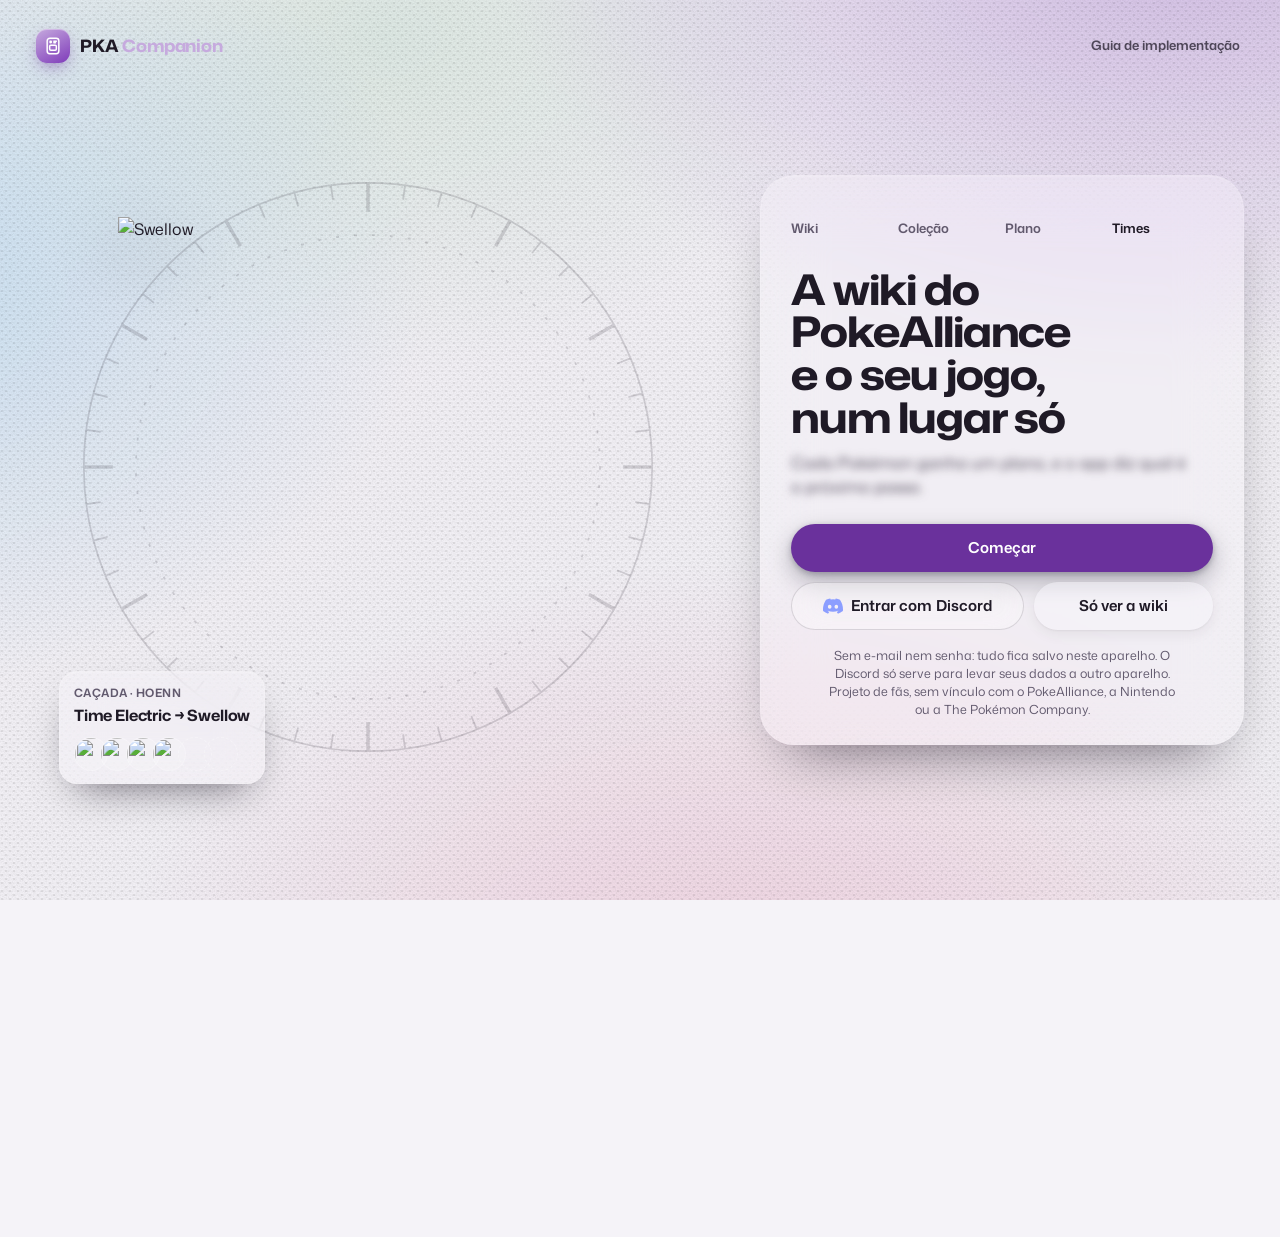
==== commit 5ef42a14: "Shiny border only" ====
--- a/index.html
+++ b/index.html
@@ -15,7 +15,7 @@
     window.__temaSalvo = () => salvo; window.__setTema = v => { salvo = v; aplica(); };
   })();
 </script>
-<link rel="stylesheet" href="estilo.css?v=1790015673">
+<link rel="stylesheet" href="estilo.css?v=1790016136">
 <style>
   [hidden] { display: none !important; }
   /* ---------- casca do app ---------- */
@@ -463,8 +463,8 @@
   .vitrine { position: relative; overflow: hidden; isolation: isolate; margin-top: -8px; }
   .vitrine .luz { position: absolute; left: 50%; top: 48%; width: min(96vw, 560px); aspect-ratio: 1; translate: -50% -50%; z-index: -2; border-radius: 50%;
     background: radial-gradient(closest-side, color-mix(in oklab, var(--aura1) 100%, transparent), var(--aura2) 55%, transparent); filter: blur(24px); opacity: .95; }
-  .vitrine .mira { position: absolute; left: 50%; top: 48%; width: min(84vw, 440px); aspect-ratio: 1; translate: -50% -50%; z-index: -1; color: var(--text); opacity: .16; animation: gira 90s linear infinite; }
-  @keyframes gira { to { rotate: 360deg; } }
+  .vitrine .mira { position: absolute; left: 50%; top: 48%; width: min(84vw, 440px); aspect-ratio: 1; translate: -50% -50%; z-index: -1; color: var(--text); opacity: .16; animation: gira-mira 90s linear infinite; }
+  @keyframes gira-mira { to { rotate: 360deg; } }
   .vt { position: absolute; inset: 0; pointer-events: none; }
   .vt .heroi { position: absolute; left: 50%; top: 48%; width: min(76vw, 380px); aspect-ratio: 1; translate: -50% -50%;
     opacity: 0; transform: translateX(34px) scale(.94); filter: blur(10px);
@@ -1020,12 +1020,14 @@
   /* ---------- shiny com brilho ---------- */
   .poke-tile .quadro.brilho { background:
       radial-gradient(90% 70% at 50% 100%, color-mix(in oklab, var(--c) 40%, transparent) 0%, transparent 70%),
-      conic-gradient(from 200deg at 50% 45%, rgba(255,214,107,.22), rgba(255,143,208,.22), rgba(143,199,255,.22), rgba(125,255,196,.22), rgba(255,214,107,.22)),
       var(--surface); }
   .poke-tile .quadro.brilho::after { content: ""; position: absolute; inset: 0; border-radius: inherit; padding: 2px; z-index: 2; pointer-events: none;
-    background: conic-gradient(from var(--ang, 0deg), #ffe7a3, #f7b7e0, #a9d8ff, #7dffc4, #ffe7a3);
+    background: linear-gradient(100deg, #ffe7a3, #f7b7e0 40%, #a9d8ff 75%, #ffe7a3); background-size: 220% 100%;
     -webkit-mask: linear-gradient(#000 0 0) content-box, linear-gradient(#000 0 0); -webkit-mask-composite: xor; mask-composite: exclude;
-    animation: gira 6s linear infinite; }
+    animation: brilho 6s linear infinite, pulsa-shiny 3.2s ease-in-out infinite alternate; }
+  @keyframes pulsa-shiny { from { opacity: .55; } to { opacity: 1; } }
+  .poke-tile .quadro.brilho .arte.shiny::after { display: none; }
+  @media (prefers-reduced-motion: reduce) { .poke-tile .quadro.brilho::after { animation: none; opacity: .85; } }
   .poke-tile:has(.brilho) .nome { background: linear-gradient(100deg, var(--text) 0%, #f7b7e0 45%, #a9d8ff 70%, var(--text) 100%); -webkit-background-clip: text; background-clip: text; color: transparent; }
   [data-tema="claro"] .poke-tile:has(.brilho) .nome { background: linear-gradient(100deg, var(--text) 0%, #b0487e 45%, #2f6fb0 70%, var(--text) 100%); -webkit-background-clip: text; background-clip: text; }
 
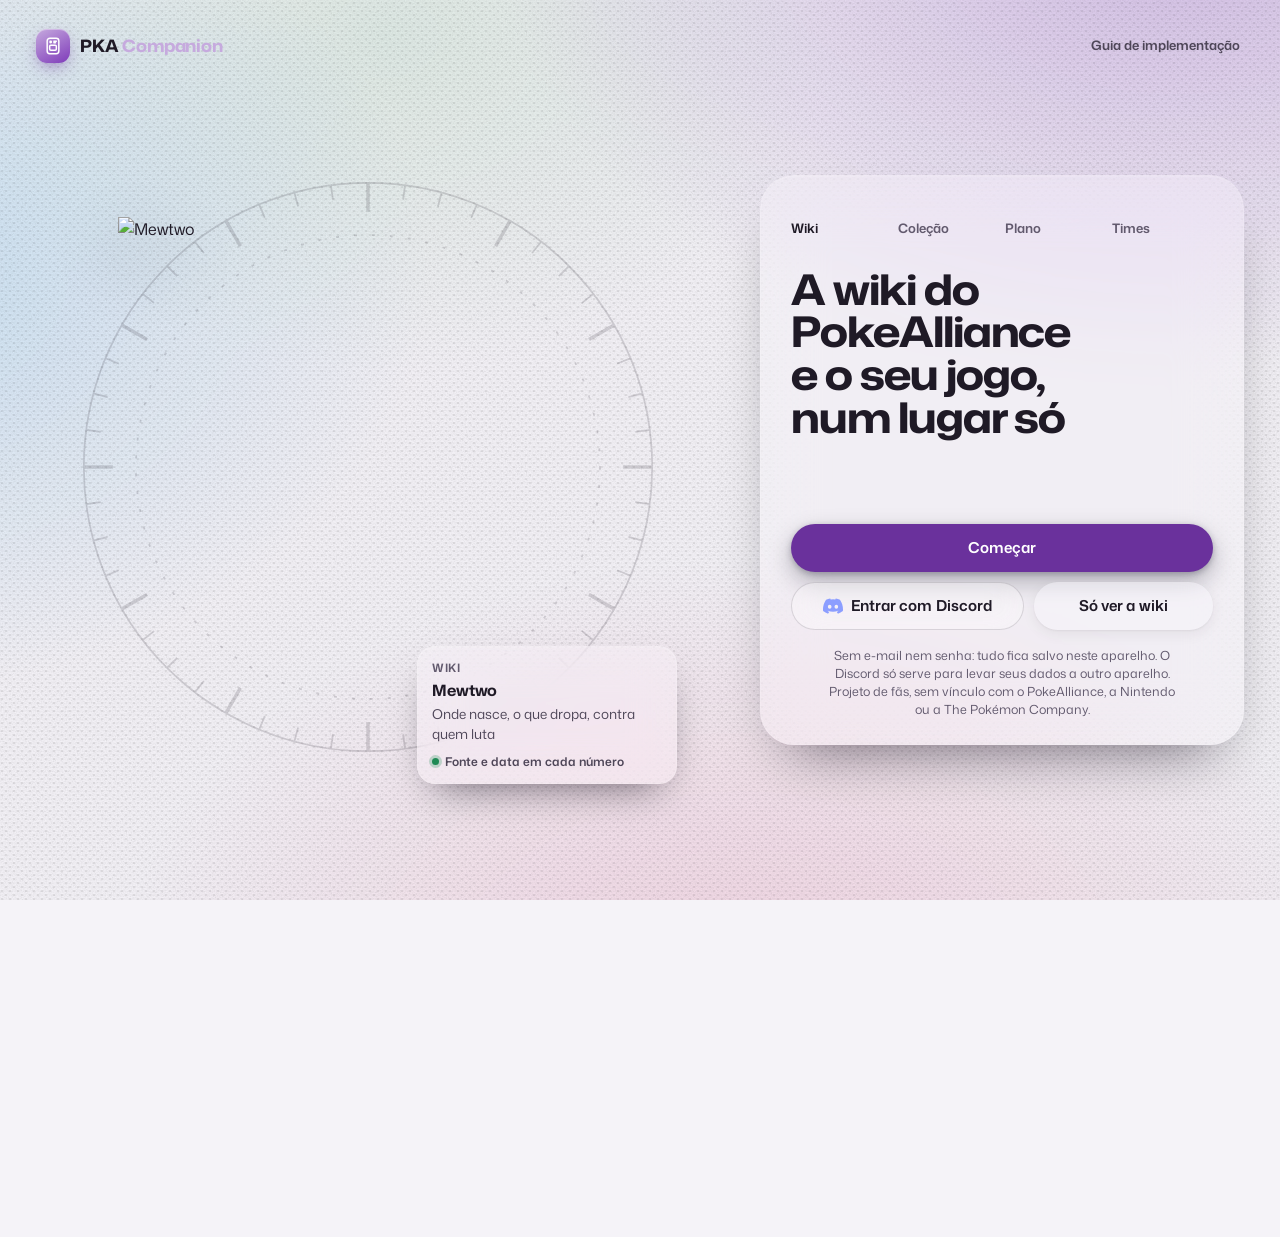
==== commit e3061c77: "Carousel 3s" ====
--- a/index.html
+++ b/index.html
@@ -15,7 +15,7 @@
     window.__temaSalvo = () => salvo; window.__setTema = v => { salvo = v; aplica(); };
   })();
 </script>
-<link rel="stylesheet" href="estilo.css?v=1790016136">
+<link rel="stylesheet" href="estilo.css?v=1790016251">
 <style>
   [hidden] { display: none !important; }
   /* ---------- casca do app ---------- */
@@ -1049,7 +1049,7 @@
   /* tempo de cada destaque e setas */
   .pontos-c i { position: relative; overflow: hidden; }
   .pontos-c button[aria-selected="true"] i { width: 34px; background: rgba(255,255,255,.35); }
-  .pontos-c button[aria-selected="true"] i::after { content: ""; position: absolute; inset: 0; width: 0; border-radius: inherit; background: #fff; animation: enche 7s linear forwards; }
+  .pontos-c button[aria-selected="true"] i::after { content: ""; position: absolute; inset: 0; width: 0; border-radius: inherit; background: #fff; animation: enche 3s linear forwards; }
   .carrossel.pausado .pontos-c i::after { animation-play-state: paused; }
   .carrossel.parado .pontos-c button[aria-selected="true"] i::after { animation: none; width: 100%; }
   @keyframes enche { to { width: 100%; } }
@@ -3487,14 +3487,11 @@
   const c = document.querySelector('.carrossel'); if (!c) return;
   destaqueK = 0;
   if (matchMedia('(prefers-reduced-motion: reduce)').matches) { c.classList.add('parado'); return; }
-  const pausa = on => c.classList.toggle('pausado', on);
-  c.addEventListener('pointerenter', e => { if (e.pointerType === 'mouse') pausa(true); });
-  c.addEventListener('pointerleave', () => pausa(false));
   let x0 = null;
   c.addEventListener('pointerdown', e => { if (!e.target.closest('button, a')) x0 = e.clientX; });
   c.addEventListener('pointerup', e => { if (x0 === null) return; const dx = e.clientX - x0; x0 = null; if (Math.abs(dx) > 45) irDestaque(destaqueK + (dx < 0 ? 1 : -1)); });
   c.addEventListener('animationend', e => { if (e.animationName === 'enche' && $('#camada').hidden && !document.hidden) irDestaque(destaqueK + 1); });
-  destaqueTimer = setInterval(() => { c.classList.toggle('pausado', (matchMedia('(hover: hover)').matches && c.matches(':hover')) || c.contains(document.activeElement) || !$('#camada').hidden || document.hidden); }, 500);
+  destaqueTimer = setInterval(() => { c.classList.toggle('pausado', !$('#camada').hidden || document.hidden); }, 500);
 }
 document.addEventListener('click', e => { const b = e.target.closest('[data-destaque]'), p = e.target.closest('[data-destaque-passo]'); if (b) irDestaque(+b.dataset.destaque); if (p) irDestaque(destaqueK + +p.dataset.destaquePasso); if ((b || p) && e.detail > 0) (b || p).blur(); });
 
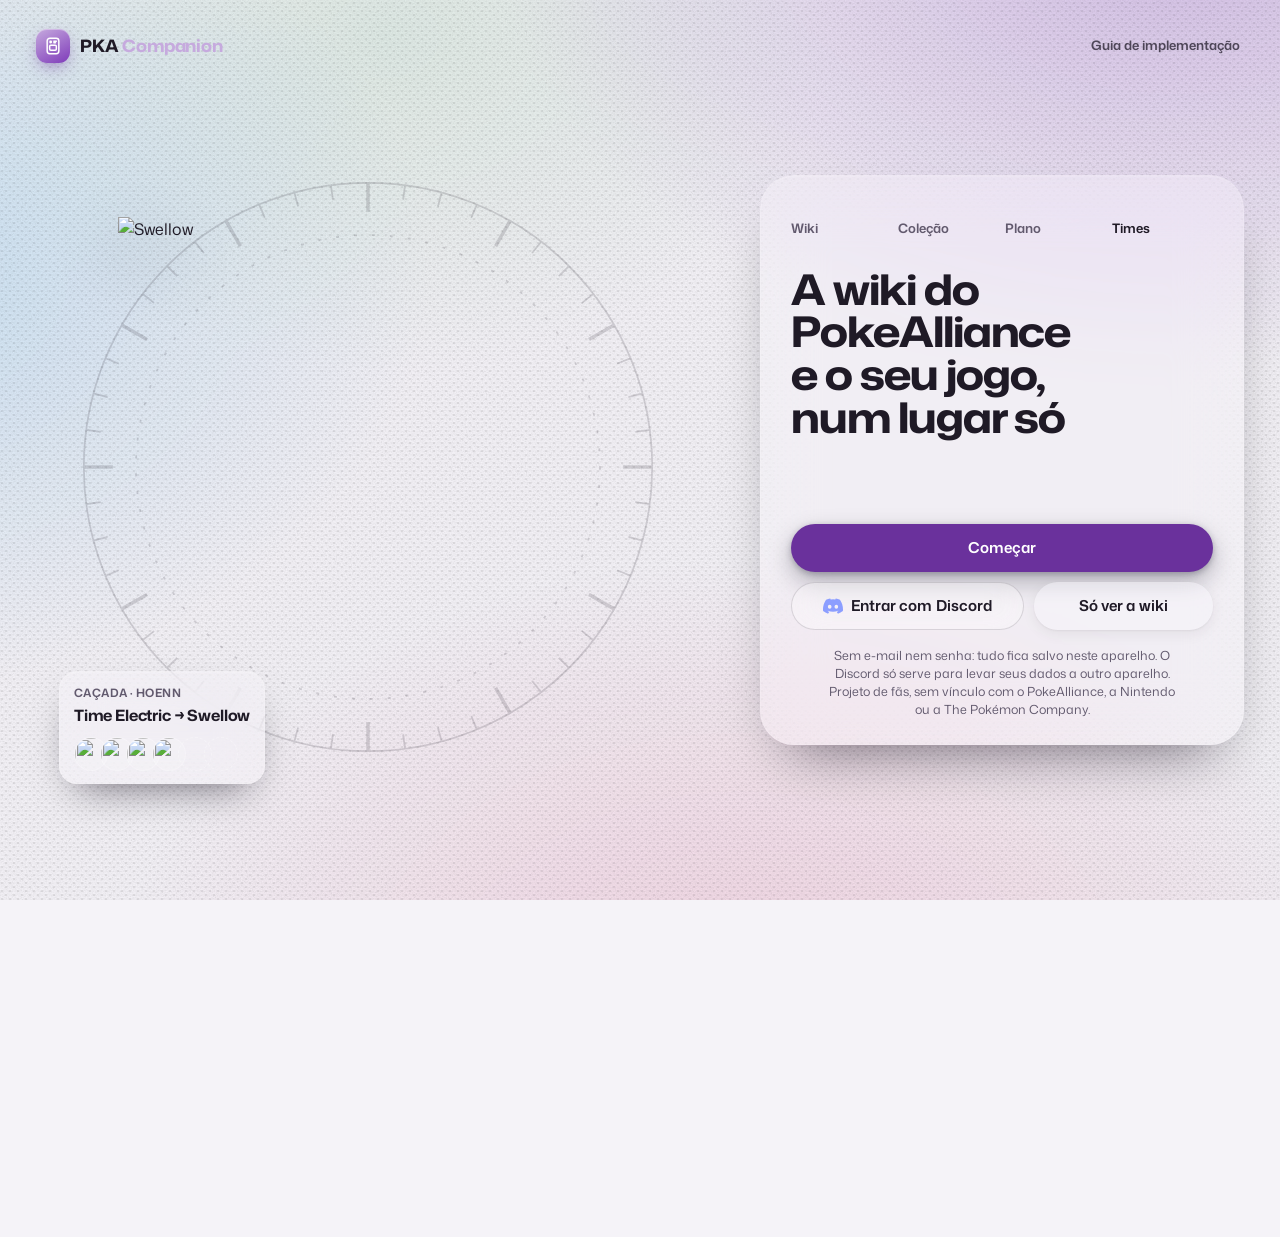
==== commit da73b04b: "Welcome showcase 3s" ====
--- a/index.html
+++ b/index.html
@@ -15,7 +15,7 @@
     window.__temaSalvo = () => salvo; window.__setTema = v => { salvo = v; aplica(); };
   })();
 </script>
-<link rel="stylesheet" href="estilo.css?v=1790016251">
+<link rel="stylesheet" href="estilo.css?v=1790016377">
 <style>
   [hidden] { display: none !important; }
   /* ---------- casca do app ---------- */
@@ -496,7 +496,7 @@
   .vt-abas i { position: relative; display: block; height: 3px; border-radius: 3px; background: color-mix(in oklab, var(--text) 16%, transparent); overflow: hidden; }
   .vt-abas i::after { content: ""; position: absolute; inset: 0; width: 0; border-radius: inherit; background: var(--text); }
   .vt-abas button.visto i::after { width: 100%; opacity: .45; }
-  .vt-abas button[aria-selected="true"] i::after { opacity: 1; animation: enche 6.5s linear forwards; }
+  .vt-abas button[aria-selected="true"] i::after { opacity: 1; animation: enche 3s linear forwards; }
   .ent-boas.pausado .vt-abas i::after { animation-play-state: paused; }
   .ent-boas.parado .vt-abas button[aria-selected="true"] i::after { animation: none; width: 100%; }
   .ent-painel h1 { font-size: clamp(31px, 8.2vw, 46px); margin: 0; text-wrap: balance; }
@@ -1049,7 +1049,7 @@
   /* tempo de cada destaque e setas */
   .pontos-c i { position: relative; overflow: hidden; }
   .pontos-c button[aria-selected="true"] i { width: 34px; background: rgba(255,255,255,.35); }
-  .pontos-c button[aria-selected="true"] i::after { content: ""; position: absolute; inset: 0; width: 0; border-radius: inherit; background: #fff; animation: enche 3s linear forwards; }
+  .pontos-c button[aria-selected="true"] i::after { content: ""; position: absolute; inset: 0; width: 0; border-radius: inherit; background: #fff; animation: enche 7s linear forwards; }
   .carrossel.pausado .pontos-c i::after { animation-play-state: paused; }
   .carrossel.parado .pontos-c button[aria-selected="true"] i::after { animation: none; width: 100%; }
   @keyframes enche { to { width: 100%; } }
@@ -2288,10 +2288,6 @@
   const raiz = $('.ent-boas'); if (!raiz || raiz.classList.contains('parado')) return;
   mostrarVitrine(vtIdx + 1, true);
 });
-if (matchMedia('(hover: hover)').matches) {
-  document.addEventListener('mouseover', e => { const v = e.target.closest('.vitrine'); if (v) v.closest('.ent-boas').classList.add('pausado'); });
-  document.addEventListener('mouseout', e => { const v = e.target.closest('.vitrine'); if (v && !v.contains(e.relatedTarget)) v.closest('.ent-boas').classList.remove('pausado'); });
-}
 const I_DISCORD = `<svg viewBox="0 0 24 24" aria-hidden="true"><path d="M20.32 4.37a19.8 19.8 0 0 0-4.89-1.52.07.07 0 0 0-.08.04c-.21.38-.44.87-.61 1.25a18.3 18.3 0 0 0-5.49 0 12.6 12.6 0 0 0-.62-1.25.08.08 0 0 0-.08-.04 19.7 19.7 0 0 0-4.88 1.52.07.07 0 0 0-.03.03C.53 9.05-.32 13.58.1 18.06a.08.08 0 0 0 .03.06 19.9 19.9 0 0 0 5.99 3.03.08.08 0 0 0 .09-.03c.46-.63.87-1.3 1.22-2a.08.08 0 0 0-.04-.1 13.1 13.1 0 0 1-1.87-.9.08.08 0 0 1-.01-.12l.37-.3a.07.07 0 0 1 .08-.01c3.93 1.8 8.18 1.8 12.06 0a.07.07 0 0 1 .08.01l.37.3a.08.08 0 0 1-.01.12c-.6.35-1.22.65-1.87.9a.08.08 0 0 0-.04.1c.36.7.77 1.36 1.22 2a.08.08 0 0 0 .09.03 19.8 19.8 0 0 0 6-3.03.08.08 0 0 0 .03-.06c.5-5.18-.84-9.67-3.55-13.66a.06.06 0 0 0-.03-.03ZM8.02 15.33c-1.18 0-2.16-1.08-2.16-2.42 0-1.33.96-2.42 2.16-2.42 1.21 0 2.18 1.1 2.16 2.42 0 1.34-.96 2.42-2.16 2.42Zm7.97 0c-1.18 0-2.15-1.08-2.15-2.42 0-1.33.95-2.42 2.15-2.42 1.21 0 2.18 1.1 2.16 2.42 0 1.34-.95 2.42-2.16 2.42Z"/></svg>`;
 const I_PDA = `<svg viewBox="0 0 24 24" fill="none" stroke="currentColor" stroke-width="1.8" stroke-linecap="round" aria-hidden="true"><rect x="5" y="2.8" width="14" height="18.4" rx="3.2"/><circle cx="9.2" cy="7.2" r="1.7" fill="currentColor" stroke="none"/><path d="M13 6.4h3M13 8.2h2"/><rect x="8" y="11" width="8" height="6" rx="1.4"/></svg>`;
 const MIRA = `<svg class="mira" viewBox="0 0 200 200" aria-hidden="true" fill="none" stroke="currentColor"><circle cx="100" cy="100" r="98" stroke-width=".6"/><circle cx="100" cy="100" r="80" stroke-width=".6" stroke-dasharray="1 5.2"/>${Array.from({ length: 48 }, (_, k) => { const a = k * Math.PI / 24, r1 = k % 4 ? 93 : 88; return `<line x1="${(100 + Math.cos(a) * r1).toFixed(1)}" y1="${(100 + Math.sin(a) * r1).toFixed(1)}" x2="${(100 + Math.cos(a) * 98).toFixed(1)}" y2="${(100 + Math.sin(a) * 98).toFixed(1)}" stroke-width="${k % 4 ? .6 : 1.2}"/>`; }).join('')}</svg>`;
@@ -3487,11 +3483,14 @@
   const c = document.querySelector('.carrossel'); if (!c) return;
   destaqueK = 0;
   if (matchMedia('(prefers-reduced-motion: reduce)').matches) { c.classList.add('parado'); return; }
+  const pausa = on => c.classList.toggle('pausado', on);
+  c.addEventListener('pointerenter', e => { if (e.pointerType === 'mouse') pausa(true); });
+  c.addEventListener('pointerleave', () => pausa(false));
   let x0 = null;
   c.addEventListener('pointerdown', e => { if (!e.target.closest('button, a')) x0 = e.clientX; });
   c.addEventListener('pointerup', e => { if (x0 === null) return; const dx = e.clientX - x0; x0 = null; if (Math.abs(dx) > 45) irDestaque(destaqueK + (dx < 0 ? 1 : -1)); });
   c.addEventListener('animationend', e => { if (e.animationName === 'enche' && $('#camada').hidden && !document.hidden) irDestaque(destaqueK + 1); });
-  destaqueTimer = setInterval(() => { c.classList.toggle('pausado', !$('#camada').hidden || document.hidden); }, 500);
+  destaqueTimer = setInterval(() => { c.classList.toggle('pausado', (matchMedia('(hover: hover)').matches && c.matches(':hover')) || c.contains(document.activeElement) || !$('#camada').hidden || document.hidden); }, 500);
 }
 document.addEventListener('click', e => { const b = e.target.closest('[data-destaque]'), p = e.target.closest('[data-destaque-passo]'); if (b) irDestaque(+b.dataset.destaque); if (p) irDestaque(destaqueK + +p.dataset.destaquePasso); if ((b || p) && e.detail > 0) (b || p).blur(); });
 
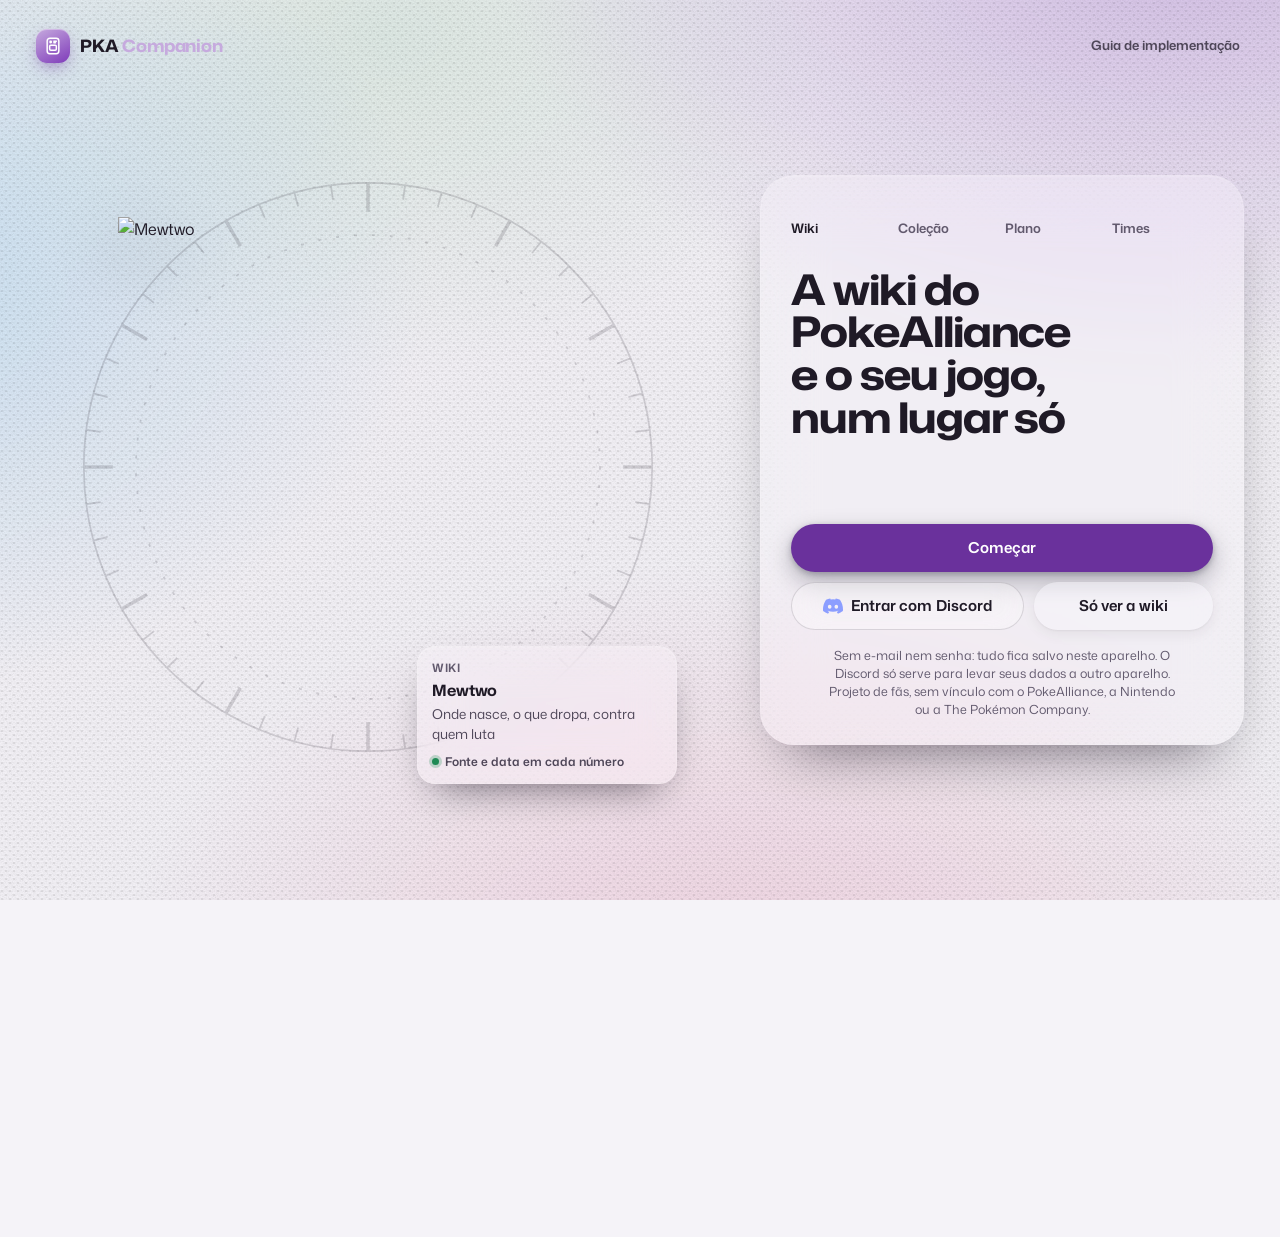
==== commit 063dd605: "Desktop onboarding layout" ====
--- a/index.html
+++ b/index.html
@@ -15,7 +15,7 @@
     window.__temaSalvo = () => salvo; window.__setTema = v => { salvo = v; aplica(); };
   })();
 </script>
-<link rel="stylesheet" href="estilo.css?v=1790016377">
+<link rel="stylesheet" href="estilo.css?v=1790098799">
 <style>
   [hidden] { display: none !important; }
   /* ---------- casca do app ---------- */
@@ -566,7 +566,34 @@
   .ent-pronto .pika { position: absolute; left: 50%; bottom: 4%; width: min(40vw, 190px); aspect-ratio: 1; translate: 20% 0; }
   .ent-pronto .prof-fala { position: absolute; left: 50%; top: calc(18px + env(safe-area-inset-top)); translate: 2% 0; max-width: min(46vw, 230px); border-radius: 22px 22px 22px 6px; }
   .ent-pronto .prof-fala::after { right: auto; left: -7px; rotate: 45deg; border-width: 0 0 1px 1px; }
-  @media (min-width: 900px) { .ent-pronto .ent-palco { min-height: 60dvh; } }
+  @media (min-width: 900px) {
+    .entrada .ent-pronto { display: grid; grid-template-columns: minmax(0, 1.05fr) minmax(400px, 500px); align-items: center; column-gap: 24px; }
+    .entrada .ent-pronto .ent-palco { grid-column: 1; min-height: 100dvh; height: 100dvh;
+      -webkit-mask-image: linear-gradient(90deg, #000 62%, transparent 96%); mask-image: linear-gradient(90deg, #000 62%, transparent 96%); }
+    .entrada .ent-pronto .sonia-aceno { height: 84%; bottom: 6%; translate: -58% 0; }
+    .entrada .ent-pronto .pika { bottom: 10%; width: 210px; translate: 34% 0; }
+    .entrada .ent-pronto .prof-fala { top: 12%; left: 62%; translate: 0 0; max-width: 280px; }
+    .entrada .ent-pronto .ent-texto { grid-column: 2; padding: 0 48px 0 0; max-width: none; }
+    .entrada .ent-pronto .ent-texto h1 { font-size: 54px; }
+  }
+  /* personagem no computador: Sonia grande à esquerda, formulário à direita */
+  @media (min-width: 900px) {
+    .entrada .ent-passo { max-width: 1200px; display: grid; grid-template-columns: minmax(0, 1fr) minmax(420px, 500px); column-gap: 56px; align-content: start; padding: 0 40px 40px; }
+    .entrada .ent-passo > * { grid-column: 2; }
+    .entrada .ent-passo > .ent-barra { grid-column: 1 / -1; background: transparent; -webkit-backdrop-filter: none; backdrop-filter: none; padding: 26px 0 10px; }
+    .entrada .ent-passo > .prof { grid-column: 1; grid-row: 2 / span 12; align-self: start; position: sticky; top: 24px; height: calc(100dvh - 120px); min-height: 560px; margin: 0; padding: 0; display: block; }
+    .entrada .ent-passo .prof-texto { width: min(100%, 420px); padding: 8px 0 0; }
+    .entrada .ent-passo .prof-texto h2 { font-size: 54px; margin: 0 0 22px; text-wrap: balance; }
+    .entrada .ent-passo .prof-fala { font-size: 16.5px; }
+    .entrada .ent-passo .prof-fala .f-t { font-size: 16.5px; }
+    .entrada .ent-passo .prof-corpo { right: 0; bottom: 0; width: 88%; height: 86%; -webkit-mask-image: linear-gradient(180deg, #000 82%, transparent); mask-image: linear-gradient(180deg, #000 82%, transparent); }
+    .entrada .ent-passo .prof-corpo img { width: auto; height: 112%; top: -6%; left: 50%; }
+    .entrada .ent-passo .prof::before { content: ""; position: absolute; right: 8%; bottom: 6%; width: 70%; aspect-ratio: 1; border-radius: 50%; z-index: 0; pointer-events: none;
+      background: radial-gradient(closest-side, color-mix(in oklab, var(--v-300) 34%, transparent), transparent); filter: blur(30px); }
+    .entrada .ent-passo > .campo-grupo { margin: 0 0 12px; }
+    .entrada .ent-passo > .ent-barra + .prof + .campo-grupo { margin-top: 96px; }
+    .entrada .ent-passo .barra-acao:not(#x) { grid-column: 2; position: sticky; bottom: 24px; left: auto; right: auto; transform: none; width: auto; margin-top: 12px; }
+  }
   @media (prefers-reduced-motion: reduce) { .prof-corpo img, .ent-pronto .sonia-aceno { animation: none; } .prof-fala .f-rea.pula { animation: none; } }
   .ent-passo { width: 100%; max-width: 580px; margin: 0 auto; padding-bottom: calc(120px + env(safe-area-inset-bottom)); }
   .ent-barra { position: sticky; top: 0; z-index: 3; display: flex; align-items: center; justify-content: space-between; gap: 12px; padding: calc(14px + env(safe-area-inset-top)) 16px 10px; background: color-mix(in oklab, var(--bg) 55%, transparent); -webkit-backdrop-filter: blur(24px) saturate(1.4); backdrop-filter: blur(24px) saturate(1.4); }
